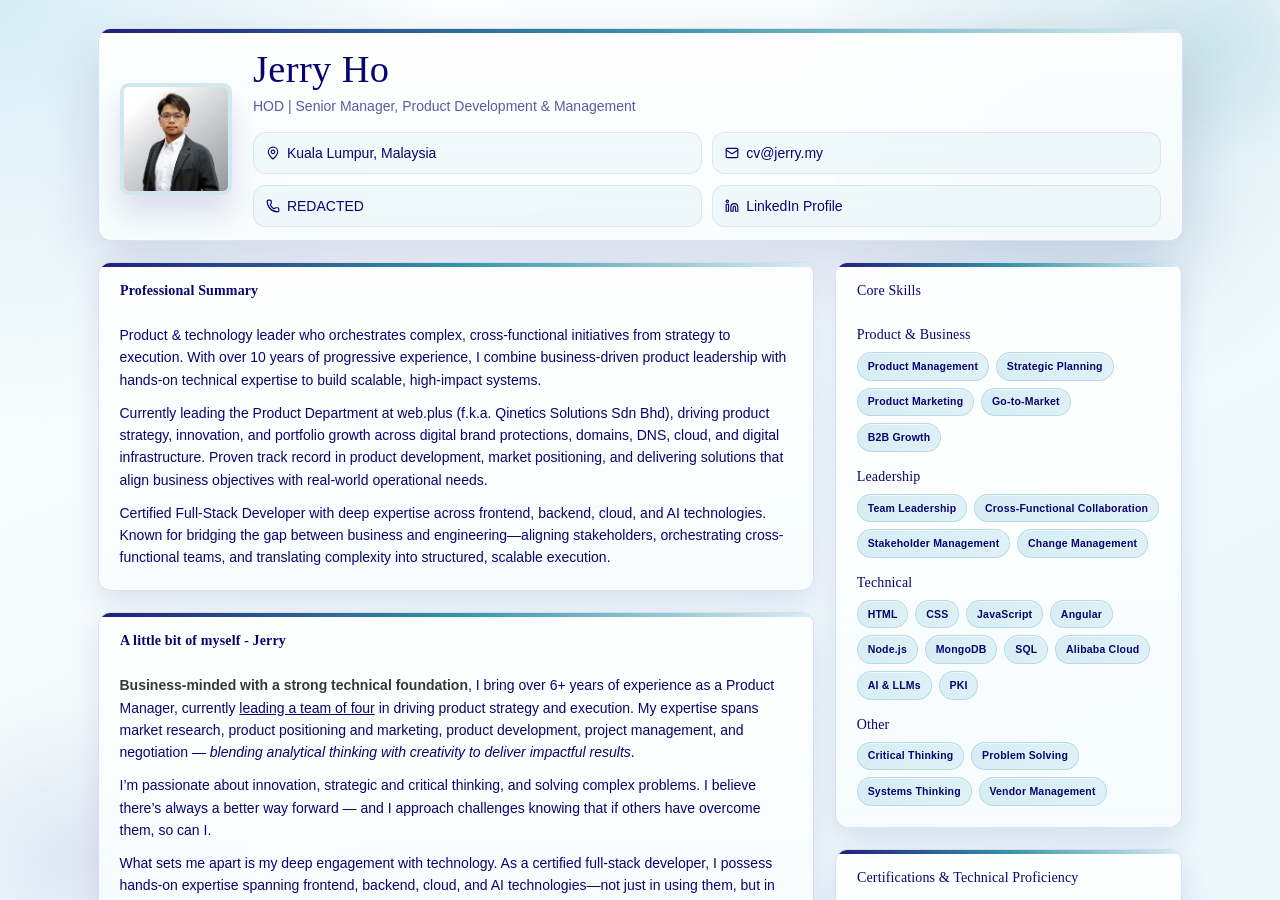
==== index.html @ 7d3506ad "updated" ====
<html>

<head>
    <style id="reset-css">
        @layer figreset, figoverridable, reset, theme, base, figutils, components, utilities;

        @layer figreset {
            :root {
                --100dvw: 100vw;
                --100dvh: 100vh;
                --banner-height: 48px;
                --full-height-with-banner: calc(100dvh - var(--banner-height));
                font-synthesis: none;
                text-align: left
            }

            @supports (width:100dvw) {
                :root {
                    --100dvw: 100dvw;
                    --100dvh: 100dvh
                }
            }
        }

        .wrapper-with-banner .min-h-screen {
            min-height: var(--full-height-with-banner)
        }

        .wrapper-with-banner .h-screen {
            height: var(--full-height-with-banner)
        }
    </style>
    <meta name="color-scheme" content="light dark">
    <style>
        /*! tailwindcss v4.1.3 | MIT License | https://tailwindcss.com */
        @layer properties {
            @supports (((-webkit-hyphens: none)) and (not (margin-trim: inline))) or ((-moz-orient: inline) and (not (color: rgb(from red r g b)))) {

                *,
                :before,
                :after,
                ::backdrop {
                    --tw-translate-x: 0;
                    --tw-translate-y: 0;
                    --tw-translate-z: 0;
                    --tw-rotate-x: rotateX(0);
                    --tw-rotate-y: rotateY(0);
                    --tw-rotate-z: rotateZ(0);
                    --tw-skew-x: skewX(0);
                    --tw-skew-y: skewY(0);
                    --tw-space-y-reverse: 0;
                    --tw-space-x-reverse: 0;
                    --tw-border-style: solid;
                    --tw-leading: initial;
                    --tw-font-weight: initial;
                    --tw-tracking: initial;
                    --tw-ordinal: initial;
                    --tw-slashed-zero: initial;
                    --tw-numeric-figure: initial;
                    --tw-numeric-spacing: initial;
                    --tw-numeric-fraction: initial;
                    --tw-shadow: 0 0 #0000;
                    --tw-shadow-color: initial;
                    --tw-shadow-alpha: 100%;
                    --tw-inset-shadow: 0 0 #0000;
                    --tw-inset-shadow-color: initial;
                    --tw-inset-shadow-alpha: 100%;
                    --tw-ring-color: initial;
                    --tw-ring-shadow: 0 0 #0000;
                    --tw-inset-ring-color: initial;
                    --tw-inset-ring-shadow: 0 0 #0000;
                    --tw-ring-inset: initial;
                    --tw-ring-offset-width: 0px;
                    --tw-ring-offset-color: #fff;
                    --tw-ring-offset-shadow: 0 0 #0000;
                    --tw-outline-style: solid;
                    --tw-blur: initial;
                    --tw-brightness: initial;
                    --tw-contrast: initial;
                    --tw-grayscale: initial;
                    --tw-hue-rotate: initial;
                    --tw-invert: initial;
                    --tw-opacity: initial;
                    --tw-saturate: initial;
                    --tw-sepia: initial;
                    --tw-drop-shadow: initial;
                    --tw-drop-shadow-color: initial;
                    --tw-drop-shadow-alpha: 100%;
                    --tw-drop-shadow-size: initial;
                    --tw-duration: initial;
                    --tw-ease: initial;
                    --tw-content: "";
                }
            }
        }

        @layer theme {

            :root,
            :host {
                --font-sans: ui-sans-serif, system-ui, sans-serif, "Apple Color Emoji", "Segoe UI Emoji", "Segoe UI Symbol", "Noto Color Emoji";
                --font-mono: ui-monospace, SFMono-Regular, Menlo, Monaco, Consolas, "Liberation Mono", "Courier New", monospace;
                --color-blue-600: oklch(.546 .245 262.881);
                --color-gray-100: oklch(.967 .003 264.542);
                --color-black: #000;
                --color-white: #fff;
                --spacing: .25rem;
                --container-sm: 24rem;
                --container-lg: 32rem;
                --container-4xl: 56rem;
                --text-xs: .75rem;
                --text-xs--line-height: calc(1 / .75);
                --text-sm: .875rem;
                --text-sm--line-height: calc(1.25 / .875);
                --text-base: 1rem;
                --text-base--line-height: calc(1.5 / 1);
                --text-lg: 1.125rem;
                --text-lg--line-height: calc(1.75 / 1.125);
                --text-xl: 1.25rem;
                --text-2xl: 1.5rem;
                --font-weight-normal: 400;
                --font-weight-medium: 500;
                --font-weight-semibold: 600;
                --tracking-tight: -.025em;
                --tracking-widest: .1em;
                --leading-relaxed: 1.625;
                --radius-xs: .125rem;
                --ease-in-out: cubic-bezier(.4, 0, .2, 1);
                --animate-pulse: pulse 2s cubic-bezier(.4, 0, .6, 1) infinite;
                --aspect-video: 16 / 9;
                --default-transition-duration: .15s;
                --default-transition-timing-function: cubic-bezier(.4, 0, .2, 1);
                --default-font-family: var(--font-sans);
                --default-font-feature-settings: var(--font-sans--font-feature-settings);
                --default-font-variation-settings: var(--font-sans--font-variation-settings);
                --default-mono-font-family: var(--font-mono);
                --default-mono-font-feature-settings: var(--font-mono--font-feature-settings);
                --default-mono-font-variation-settings: var(--font-mono--font-variation-settings);
                --color-border: var(--border);
            }
        }

        @layer base {

            *,
            :after,
            :before,
            ::backdrop {
                box-sizing: border-box;
                border: 0 solid;
                margin: 0;
                padding: 0;
            }

            ::file-selector-button {
                box-sizing: border-box;
                border: 0 solid;
                margin: 0;
                padding: 0;
            }

            html,
            :host {
                -webkit-text-size-adjust: 100%;
                tab-size: 4;
                line-height: 1.5;
                font-family: var(--default-font-family, ui-sans-serif, system-ui, sans-serif, "Apple Color Emoji", "Segoe UI Emoji", "Segoe UI Symbol", "Noto Color Emoji");
                font-feature-settings: var(--default-font-feature-settings, normal);
                font-variation-settings: var(--default-font-variation-settings, normal);
                -webkit-tap-highlight-color: transparent;
            }

            body {
                line-height: inherit;
            }

            hr {
                height: 0;
                color: inherit;
                border-top-width: 1px;
            }

            abbr:where([title]) {
                -webkit-text-decoration: underline dotted;
                text-decoration: underline dotted;
            }

            h1,
            h2,
            h3,
            h4,
            h5,
            h6 {
                font-size: inherit;
                font-weight: inherit;
            }

            a {
                color: inherit;
                -webkit-text-decoration: inherit;
                -webkit-text-decoration: inherit;
                text-decoration: inherit;
            }

            b,
            strong {
                font-weight: bolder;
            }

            code,
            kbd,
            samp,
            pre {
                font-family: var(--default-mono-font-family, ui-monospace, SFMono-Regular, Menlo, Monaco, Consolas, "Liberation Mono", "Courier New", monospace);
                font-feature-settings: var(--default-mono-font-feature-settings, normal);
                font-variation-settings: var(--default-mono-font-variation-settings, normal);
                font-size: 1em;
            }

            small {
                font-size: 80%;
            }

            sub,
            sup {
                vertical-align: baseline;
                font-size: 75%;
                line-height: 0;
                position: relative;
            }

            sub {
                bottom: -.25em;
            }

            sup {
                top: -.5em;
            }

            table {
                text-indent: 0;
                border-color: inherit;
                border-collapse: collapse;
            }

            :-moz-focusring {
                outline: auto;
            }

            progress {
                vertical-align: baseline;
            }

            summary {
                display: list-item;
            }

            ol,
            ul,
            menu {
                list-style: none;
            }

            img,
            svg,
            video,
            canvas,
            audio,
            iframe,
            embed,
            object {
                vertical-align: middle;
                display: block;
            }

            img,
            video {
                max-width: 100%;
                height: auto;
            }

            button,
            input,
            select,
            optgroup,
            textarea {
                font: inherit;
                font-feature-settings: inherit;
                font-variation-settings: inherit;
                letter-spacing: inherit;
                color: inherit;
                opacity: 1;
                background-color: #0000;
                border-radius: 0;
            }

            ::file-selector-button {
                font: inherit;
                font-feature-settings: inherit;
                font-variation-settings: inherit;
                letter-spacing: inherit;
                color: inherit;
                opacity: 1;
                background-color: #0000;
                border-radius: 0;
            }

            :where(select:is([multiple], [size])) optgroup {
                font-weight: bolder;
            }

            :where(select:is([multiple], [size])) optgroup option {
                padding-inline-start: 20px;
            }

            ::file-selector-button {
                margin-inline-end: 4px;
            }

            ::placeholder {
                opacity: 1;
                color: currentColor;
            }

            @supports (color: color-mix(in lab, red, red)) {
                ::placeholder {
                    color: color-mix(in oklab, currentColor 50%, transparent);
                }
            }

            textarea {
                resize: vertical;
            }

            ::-webkit-search-decoration {
                -webkit-appearance: none;
            }

            ::-webkit-date-and-time-value {
                min-height: 1lh;
                text-align: inherit;
            }

            ::-webkit-datetime-edit {
                display: inline-flex;
            }

            ::-webkit-datetime-edit-fields-wrapper {
                padding: 0;
            }

            ::-webkit-datetime-edit {
                padding-block: 0;
            }

            ::-webkit-datetime-edit-year-field {
                padding-block: 0;
            }

            ::-webkit-datetime-edit-month-field {
                padding-block: 0;
            }

            ::-webkit-datetime-edit-day-field {
                padding-block: 0;
            }

            ::-webkit-datetime-edit-hour-field {
                padding-block: 0;
            }

            ::-webkit-datetime-edit-minute-field {
                padding-block: 0;
            }

            ::-webkit-datetime-edit-second-field {
                padding-block: 0;
            }

            ::-webkit-datetime-edit-millisecond-field {
                padding-block: 0;
            }

            ::-webkit-datetime-edit-meridiem-field {
                padding-block: 0;
            }

            :-moz-ui-invalid {
                box-shadow: none;
            }

            button,
            input:where([type="button"], [type="reset"], [type="submit"]) {
                appearance: button;
            }

            ::file-selector-button {
                appearance: button;
            }

            ::-webkit-inner-spin-button {
                height: auto;
            }

            ::-webkit-outer-spin-button {
                height: auto;
            }

            [hidden]:where(:not([hidden="until-found"])) {
                display: none !important;
            }

            * {
                border-color: var(--border);
                outline-color: var(--ring);
            }

            @supports (color: color-mix(in lab, red, red)) {
                * {
                    outline-color: color-mix(in oklab, var(--ring) 50%, transparent);
                }
            }

            * {
                border-color: var(--border);
                outline-color: var(--ring);
            }

            @supports (color: color-mix(in lab, red, red)) {
                * {
                    outline-color: color-mix(in oklab, var(--ring) 50%, transparent);
                }
            }

            body {
                background-color: var(--background);
                color: var(--foreground);
            }

            :where(:not(:has([class*=" text-"]), :not(:has([class^="text-"])))) h1 {
                font-size: var(--text-2xl);
                font-weight: var(--font-weight-medium);
                line-height: 1.5;
            }

            :where(:not(:has([class*=" text-"]), :not(:has([class^="text-"])))) h2 {
                font-size: var(--text-xl);
                font-weight: var(--font-weight-medium);
                line-height: 1.5;
            }

            :where(:not(:has([class*=" text-"]), :not(:has([class^="text-"])))) h3 {
                font-size: var(--text-lg);
                font-weight: var(--font-weight-medium);
                line-height: 1.5;
            }

            :where(:not(:has([class*=" text-"]), :not(:has([class^="text-"])))) h4 {
                font-size: var(--text-base);
                font-weight: var(--font-weight-medium);
                line-height: 1.5;
            }

            :where(:not(:has([class*=" text-"]), :not(:has([class^="text-"])))) p {
                font-size: var(--text-base);
                font-weight: var(--font-weight-normal);
                line-height: 1.5;
            }

            :where(:not(:has([class*=" text-"]), :not(:has([class^="text-"])))) label,
            :where(:not(:has([class*=" text-"]), :not(:has([class^="text-"])))) button {
                font-size: var(--text-base);
                font-weight: var(--font-weight-medium);
                line-height: 1.5;
            }

            :where(:not(:has([class*=" text-"]), :not(:has([class^="text-"])))) input {
                font-size: var(--text-base);
                font-weight: var(--font-weight-normal);
                line-height: 1.5;
            }
        }

        @layer utilities {
            .\@container\/card-header {
                container: card-header / inline-size;
            }

            .pointer-events-none {
                pointer-events: none;
            }

            .invisible {
                visibility: hidden;
            }

            .visible {
                visibility: visible;
            }

            .sr-only {
                clip: rect(0, 0, 0, 0);
                white-space: nowrap;
                border-width: 0;
                width: 1px;
                height: 1px;
                margin: -1px;
                padding: 0;
                position: absolute;
                overflow: hidden;
            }

            .absolute {
                position: absolute;
            }

            .fixed {
                position: fixed;
            }

            .relative {
                position: relative;
            }

            .inset-0 {
                inset: calc(var(--spacing) * 0);
            }

            .inset-x-0 {
                inset-inline: calc(var(--spacing) * 0);
            }

            .inset-y-0 {
                inset-block: calc(var(--spacing) * 0);
            }

            .-top-12 {
                top: calc(var(--spacing) * -12);
            }

            .top-0 {
                top: calc(var(--spacing) * 0);
            }

            .top-1\.5 {
                top: calc(var(--spacing) * 1.5);
            }

            .top-1\/2 {
                top: 50%;
            }

            .top-3\.5 {
                top: calc(var(--spacing) * 3.5);
            }

            .top-4 {
                top: calc(var(--spacing) * 4);
            }

            .top-\[1px\] {
                top: 1px;
            }

            .top-\[50\%\] {
                top: 50%;
            }

            .top-\[60\%\] {
                top: 60%;
            }

            .top-full {
                top: 100%;
            }

            .-right-12 {
                right: calc(var(--spacing) * -12);
            }

            .right-0 {
                right: calc(var(--spacing) * 0);
            }

            .right-1 {
                right: calc(var(--spacing) * 1);
            }

            .right-2 {
                right: calc(var(--spacing) * 2);
            }

            .right-3 {
                right: calc(var(--spacing) * 3);
            }

            .right-4 {
                right: calc(var(--spacing) * 4);
            }

            .-bottom-12 {
                bottom: calc(var(--spacing) * -12);
            }

            .bottom-0 {
                bottom: calc(var(--spacing) * 0);
            }

            .-left-12 {
                left: calc(var(--spacing) * -12);
            }

            .left-0 {
                left: calc(var(--spacing) * 0);
            }

            .left-1 {
                left: calc(var(--spacing) * 1);
            }

            .left-1\/2 {
                left: 50%;
            }

            .left-2 {
                left: calc(var(--spacing) * 2);
            }

            .left-\[50\%\] {
                left: 50%;
            }

            .isolate {
                isolation: isolate;
            }

            .z-10 {
                z-index: 10;
            }

            .z-20 {
                z-index: 20;
            }

            .z-50 {
                z-index: 50;
            }

            .z-\[1\] {
                z-index: 1;
            }

            .col-start-2 {
                grid-column-start: 2;
            }

            .row-span-2 {
                grid-row: span 2 / span 2;
            }

            .row-start-1 {
                grid-row-start: 1;
            }

            .-mx-1 {
                margin-inline: calc(var(--spacing) * -1);
            }

            .mx-2 {
                margin-inline: calc(var(--spacing) * 2);
            }

            .mx-3\.5 {
                margin-inline: calc(var(--spacing) * 3.5);
            }

            .mx-auto {
                margin-inline: auto;
            }

            .my-0\.5 {
                margin-block: calc(var(--spacing) * .5);
            }

            .my-1 {
                margin-block: calc(var(--spacing) * 1);
            }

            .-mt-4 {
                margin-top: calc(var(--spacing) * -4);
            }

            .mt-1\.5 {
                margin-top: calc(var(--spacing) * 1.5);
            }

            .mt-2 {
                margin-top: calc(var(--spacing) * 2);
            }

            .mt-3 {
                margin-top: calc(var(--spacing) * 3);
            }

            .mt-4 {
                margin-top: calc(var(--spacing) * 4);
            }

            .mt-auto {
                margin-top: auto;
            }

            .mb-2 {
                margin-bottom: calc(var(--spacing) * 2);
            }

            .mb-4 {
                margin-bottom: calc(var(--spacing) * 4);
            }

            .mb-6 {
                margin-bottom: calc(var(--spacing) * 6);
            }

            .-ml-4 {
                margin-left: calc(var(--spacing) * -4);
            }

            .ml-1 {
                margin-left: calc(var(--spacing) * 1);
            }

            .ml-auto {
                margin-left: auto;
            }

            .line-clamp-1 {
                -webkit-line-clamp: 1;
                -webkit-box-orient: vertical;
                display: -webkit-box;
                overflow: hidden;
            }

            .block {
                display: block;
            }

            .flex {
                display: flex;
            }

            .grid {
                display: grid;
            }

            .hidden {
                display: none;
            }

            .inline-block {
                display: inline-block;
            }

            .inline-flex {
                display: inline-flex;
            }

            .table {
                display: table;
            }

            .table-caption {
                display: table-caption;
            }

            .table-cell {
                display: table-cell;
            }

            .table-row {
                display: table-row;
            }

            .field-sizing-content {
                field-sizing: content;
            }

            .aspect-square {
                aspect-ratio: 1;
            }

            .aspect-video {
                aspect-ratio: var(--aspect-video);
            }

            .size-2 {
                width: calc(var(--spacing) * 2);
                height: calc(var(--spacing) * 2);
            }

            .size-2\.5 {
                width: calc(var(--spacing) * 2.5);
                height: calc(var(--spacing) * 2.5);
            }

            .size-3 {
                width: calc(var(--spacing) * 3);
                height: calc(var(--spacing) * 3);
            }

            .size-3\.5 {
                width: calc(var(--spacing) * 3.5);
                height: calc(var(--spacing) * 3.5);
            }

            .size-4 {
                width: calc(var(--spacing) * 4);
                height: calc(var(--spacing) * 4);
            }

            .size-7 {
                width: calc(var(--spacing) * 7);
                height: calc(var(--spacing) * 7);
            }

            .size-8 {
                width: calc(var(--spacing) * 8);
                height: calc(var(--spacing) * 8);
            }

            .size-9 {
                width: calc(var(--spacing) * 9);
                height: calc(var(--spacing) * 9);
            }

            .size-10 {
                width: calc(var(--spacing) * 10);
                height: calc(var(--spacing) * 10);
            }

            .size-full {
                width: 100%;
                height: 100%;
            }

            .h-1\.5 {
                height: calc(var(--spacing) * 1.5);
            }

            .h-2 {
                height: calc(var(--spacing) * 2);
            }

            .h-2\.5 {
                height: calc(var(--spacing) * 2.5);
            }

            .h-4 {
                height: calc(var(--spacing) * 4);
            }

            .h-5 {
                height: calc(var(--spacing) * 5);
            }

            .h-7 {
                height: calc(var(--spacing) * 7);
            }

            .h-8 {
                height: calc(var(--spacing) * 8);
            }

            .h-9 {
                height: calc(var(--spacing) * 9);
            }

            .h-10 {
                height: calc(var(--spacing) * 10);
            }

            .h-12 {
                height: calc(var(--spacing) * 12);
            }

            .h-32 {
                height: calc(var(--spacing) * 32);
            }

            .h-\[1\.15rem\] {
                height: 1.15rem;
            }

            .h-\[calc\(100\%-1px\)\] {
                height: calc(100% - 1px);
            }

            .h-\[var\(--radix-navigation-menu-viewport-height\)\] {
                height: var(--radix-navigation-menu-viewport-height);
            }

            .h-\[var\(--radix-select-trigger-height\)\] {
                height: var(--radix-select-trigger-height);
            }

            .h-auto {
                height: auto;
            }

            .h-full {
                height: 100%;
            }

            .h-px {
                height: 1px;
            }

            .h-svh {
                height: 100svh;
            }

            .max-h-\(--radix-context-menu-content-available-height\) {
                max-height: var(--radix-context-menu-content-available-height);
            }

            .max-h-\(--radix-dropdown-menu-content-available-height\) {
                max-height: var(--radix-dropdown-menu-content-available-height);
            }

            .max-h-\(--radix-select-content-available-height\) {
                max-height: var(--radix-select-content-available-height);
            }

            .max-h-\[300px\] {
                max-height: 300px;
            }

            .min-h-0 {
                min-height: calc(var(--spacing) * 0);
            }

            .min-h-4 {
                min-height: calc(var(--spacing) * 4);
            }

            .min-h-16 {
                min-height: calc(var(--spacing) * 16);
            }

            .min-h-screen {
                min-height: 100vh;
            }

            .min-h-svh {
                min-height: 100svh;
            }

            .w-\(--sidebar-width\) {
                width: var(--sidebar-width);
            }

            .w-0 {
                width: calc(var(--spacing) * 0);
            }

            .w-1 {
                width: calc(var(--spacing) * 1);
            }

            .w-2 {
                width: calc(var(--spacing) * 2);
            }

            .w-2\.5 {
                width: calc(var(--spacing) * 2.5);
            }

            .w-3 {
                width: calc(var(--spacing) * 3);
            }

            .w-3\/4 {
                width: 75%;
            }

            .w-4 {
                width: calc(var(--spacing) * 4);
            }

            .w-5 {
                width: calc(var(--spacing) * 5);
            }

            .w-8 {
                width: calc(var(--spacing) * 8);
            }

            .w-9 {
                width: calc(var(--spacing) * 9);
            }

            .w-32 {
                width: calc(var(--spacing) * 32);
            }

            .w-64 {
                width: calc(var(--spacing) * 64);
            }

            .w-72 {
                width: calc(var(--spacing) * 72);
            }

            .w-\[100px\] {
                width: 100px;
            }

            .w-auto {
                width: auto;
            }

            .w-fit {
                width: fit-content;
            }

            .w-full {
                width: 100%;
            }

            .w-max {
                width: max-content;
            }

            .w-px {
                width: 1px;
            }

            .max-w-\(--skeleton-width\) {
                max-width: var(--skeleton-width);
            }

            .max-w-4xl {
                max-width: var(--container-4xl);
            }

            .max-w-\[calc\(100\%-2rem\)\] {
                max-width: calc(100% - 2rem);
            }

            .max-w-max {
                max-width: max-content;
            }

            .min-w-0 {
                min-width: calc(var(--spacing) * 0);
            }

            .min-w-5 {
                min-width: calc(var(--spacing) * 5);
            }

            .min-w-8 {
                min-width: calc(var(--spacing) * 8);
            }

            .min-w-9 {
                min-width: calc(var(--spacing) * 9);
            }

            .min-w-10 {
                min-width: calc(var(--spacing) * 10);
            }

            .min-w-\[8rem\] {
                min-width: 8rem;
            }

            .min-w-\[12rem\] {
                min-width: 12rem;
            }

            .min-w-\[var\(--radix-select-trigger-width\)\] {
                min-width: var(--radix-select-trigger-width);
            }

            .flex-1 {
                flex: 1;
            }

            .flex-shrink-0,
            .shrink-0 {
                flex-shrink: 0;
            }

            .grow {
                flex-grow: 1;
            }

            .grow-0 {
                flex-grow: 0;
            }

            .basis-full {
                flex-basis: 100%;
            }

            .caption-bottom {
                caption-side: bottom;
            }

            .border-collapse {
                border-collapse: collapse;
            }

            .origin-\(--radix-context-menu-content-transform-origin\) {
                transform-origin: var(--radix-context-menu-content-transform-origin);
            }

            .origin-\(--radix-dropdown-menu-content-transform-origin\) {
                transform-origin: var(--radix-dropdown-menu-content-transform-origin);
            }

            .origin-\(--radix-hover-card-content-transform-origin\) {
                transform-origin: var(--radix-hover-card-content-transform-origin);
            }

            .origin-\(--radix-menubar-content-transform-origin\) {
                transform-origin: var(--radix-menubar-content-transform-origin);
            }

            .origin-\(--radix-popover-content-transform-origin\) {
                transform-origin: var(--radix-popover-content-transform-origin);
            }

            .origin-\(--radix-select-content-transform-origin\) {
                transform-origin: var(--radix-select-content-transform-origin);
            }

            .origin-\(--radix-tooltip-content-transform-origin\) {
                transform-origin: var(--radix-tooltip-content-transform-origin);
            }

            .-translate-x-1\/2 {
                --tw-translate-x: calc(calc(1 / 2 * 100%) * -1);
                translate: var(--tw-translate-x) var(--tw-translate-y);
            }

            .-translate-x-px {
                --tw-translate-x: -1px;
                translate: var(--tw-translate-x) var(--tw-translate-y);
            }

            .translate-x-\[-50\%\] {
                --tw-translate-x: -50%;
                translate: var(--tw-translate-x) var(--tw-translate-y);
            }

            .translate-x-px {
                --tw-translate-x: 1px;
                translate: var(--tw-translate-x) var(--tw-translate-y);
            }

            .-translate-y-1\/2 {
                --tw-translate-y: calc(calc(1 / 2 * 100%) * -1);
                translate: var(--tw-translate-x) var(--tw-translate-y);
            }

            .translate-y-0\.5 {
                --tw-translate-y: calc(var(--spacing) * .5);
                translate: var(--tw-translate-x) var(--tw-translate-y);
            }

            .translate-y-\[-50\%\] {
                --tw-translate-y: -50%;
                translate: var(--tw-translate-x) var(--tw-translate-y);
            }

            .translate-y-\[calc\(-50\%_-_2px\)\] {
                --tw-translate-y: calc(-50% - 2px);
                translate: var(--tw-translate-x) var(--tw-translate-y);
            }

            .rotate-45 {
                rotate: 45deg;
            }

            .rotate-90 {
                rotate: 90deg;
            }

            .transform {
                transform: var(--tw-rotate-x) var(--tw-rotate-y) var(--tw-rotate-z) var(--tw-skew-x) var(--tw-skew-y);
            }

            .animate-caret-blink {
                animation: 1.25s ease-out infinite caret-blink;
            }

            .animate-in {
                animation: enter var(--tw-duration, .15s) var(--tw-ease, ease);
            }

            .animate-pulse {
                animation: var(--animate-pulse);
            }

            .cursor-default {
                cursor: default;
            }

            .touch-none {
                touch-action: none;
            }

            .resize-none {
                resize: none;
            }

            .scroll-my-1 {
                scroll-margin-block: calc(var(--spacing) * 1);
            }

            .scroll-py-1 {
                scroll-padding-block: calc(var(--spacing) * 1);
            }

            .list-inside {
                list-style-position: inside;
            }

            .list-disc {
                list-style-type: disc;
            }

            .list-none {
                list-style-type: none;
            }

            .auto-rows-min {
                grid-auto-rows: min-content;
            }

            .grid-cols-1 {
                grid-template-columns: repeat(1, minmax(0, 1fr));
            }

            .grid-cols-\[0_1fr\] {
                grid-template-columns: 0 1fr;
            }

            .grid-rows-\[auto_auto\] {
                grid-template-rows: auto auto;
            }

            .flex-col {
                flex-direction: column;
            }

            .flex-col-reverse {
                flex-direction: column-reverse;
            }

            .flex-row {
                flex-direction: row;
            }

            .flex-wrap {
                flex-wrap: wrap;
            }

            .items-center {
                align-items: center;
            }

            .items-end {
                align-items: flex-end;
            }

            .items-start {
                align-items: flex-start;
            }

            .items-stretch {
                align-items: stretch;
            }

            .justify-between {
                justify-content: space-between;
            }

            .justify-center {
                justify-content: center;
            }

            .justify-end {
                justify-content: flex-end;
            }

            .justify-items-start {
                justify-items: start;
            }

            .gap-1 {
                gap: calc(var(--spacing) * 1);
            }

            .gap-1\.5 {
                gap: calc(var(--spacing) * 1.5);
            }

            .gap-2 {
                gap: calc(var(--spacing) * 2);
            }

            .gap-3 {
                gap: calc(var(--spacing) * 3);
            }

            .gap-4 {
                gap: calc(var(--spacing) * 4);
            }

            .gap-6 {
                gap: calc(var(--spacing) * 6);
            }

            :where(.space-y-1 > :not(:last-child)) {
                --tw-space-y-reverse: 0;
                margin-block-start: calc(calc(var(--spacing) * 1) * var(--tw-space-y-reverse));
                margin-block-end: calc(calc(var(--spacing) * 1) * calc(1 - var(--tw-space-y-reverse)));
            }

            :where(.space-y-2 > :not(:last-child)) {
                --tw-space-y-reverse: 0;
                margin-block-start: calc(calc(var(--spacing) * 2) * var(--tw-space-y-reverse));
                margin-block-end: calc(calc(var(--spacing) * 2) * calc(1 - var(--tw-space-y-reverse)));
            }

            :where(.space-y-3 > :not(:last-child)) {
                --tw-space-y-reverse: 0;
                margin-block-start: calc(calc(var(--spacing) * 3) * var(--tw-space-y-reverse));
                margin-block-end: calc(calc(var(--spacing) * 3) * calc(1 - var(--tw-space-y-reverse)));
            }

            :where(.space-y-4 > :not(:last-child)) {
                --tw-space-y-reverse: 0;
                margin-block-start: calc(calc(var(--spacing) * 4) * var(--tw-space-y-reverse));
                margin-block-end: calc(calc(var(--spacing) * 4) * calc(1 - var(--tw-space-y-reverse)));
            }

            :where(.space-y-6 > :not(:last-child)) {
                --tw-space-y-reverse: 0;
                margin-block-start: calc(calc(var(--spacing) * 6) * var(--tw-space-y-reverse));
                margin-block-end: calc(calc(var(--spacing) * 6) * calc(1 - var(--tw-space-y-reverse)));
            }

            :where(.space-x-1 > :not(:last-child)) {
                --tw-space-x-reverse: 0;
                margin-inline-start: calc(calc(var(--spacing) * 1) * var(--tw-space-x-reverse));
                margin-inline-end: calc(calc(var(--spacing) * 1) * calc(1 - var(--tw-space-x-reverse)));
            }

            .gap-y-0\.5 {
                row-gap: calc(var(--spacing) * .5);
            }

            .self-start {
                align-self: flex-start;
            }

            .justify-self-end {
                justify-self: flex-end;
            }

            .overflow-auto {
                overflow: auto;
            }

            .overflow-hidden {
                overflow: hidden;
            }

            .overflow-x-auto {
                overflow-x: auto;
            }

            .overflow-x-hidden {
                overflow-x: hidden;
            }

            .overflow-y-auto {
                overflow-y: auto;
            }

            .rounded-\[2px\] {
                border-radius: 2px;
            }

            .rounded-\[4px\] {
                border-radius: 4px;
            }

            .rounded-\[inherit\] {
                border-radius: inherit;
            }

            .rounded-full {
                border-radius: 3.40282e38px;
            }

            .rounded-lg {
                border-radius: var(--radius);
            }

            .rounded-md {
                border-radius: calc(var(--radius) - 2px);
            }

            .rounded-none {
                border-radius: 0;
            }

            .rounded-sm {
                border-radius: calc(var(--radius) - 4px);
            }

            .rounded-xl {
                border-radius: calc(var(--radius) + 4px);
            }

            .rounded-xs {
                border-radius: var(--radius-xs);
            }

            .rounded-tl-sm {
                border-top-left-radius: calc(var(--radius) - 4px);
            }

            .border {
                border-style: var(--tw-border-style);
                border-width: 1px;
            }

            .border-\[1\.5px\] {
                border-style: var(--tw-border-style);
                border-width: 1.5px;
            }

            .border-y {
                border-block-style: var(--tw-border-style);
                border-block-width: 1px;
            }

            .border-t {
                border-top-style: var(--tw-border-style);
                border-top-width: 1px;
            }

            .border-r {
                border-right-style: var(--tw-border-style);
                border-right-width: 1px;
            }

            .border-b {
                border-bottom-style: var(--tw-border-style);
                border-bottom-width: 1px;
            }

            .border-l {
                border-left-style: var(--tw-border-style);
                border-left-width: 1px;
            }

            .border-dashed {
                --tw-border-style: dashed;
                border-style: dashed;
            }

            .border-\(--color-border\) {
                border-color: var(--color-border);
            }

            .border-border\/50 {
                border-color: var(--border);
            }

            @supports (color: color-mix(in lab, red, red)) {
                .border-border\/50 {
                    border-color: color-mix(in oklab, var(--border) 50%, transparent);
                }
            }

            .border-input {
                border-color: var(--input);
            }

            .border-primary {
                border-color: var(--primary);
            }

            .border-sidebar-border {
                border-color: var(--sidebar-border);
            }

            .border-transparent {
                border-color: #0000;
            }

            .border-t-transparent {
                border-top-color: #0000;
            }

            .border-l-transparent {
                border-left-color: #0000;
            }

            .bg-\(--color-bg\) {
                background-color: var(--color-bg);
            }

            .bg-accent {
                background-color: var(--accent);
            }

            .bg-background {
                background-color: var(--background);
            }

            .bg-black\/50 {
                background-color: #00000080;
            }

            @supports (color: color-mix(in lab, red, red)) {
                .bg-black\/50 {
                    background-color: color-mix(in oklab, var(--color-black) 50%, transparent);
                }
            }

            .bg-border {
                background-color: var(--border);
            }

            .bg-card {
                background-color: var(--card);
            }

            .bg-destructive {
                background-color: var(--destructive);
            }

            .bg-foreground {
                background-color: var(--foreground);
            }

            .bg-gray-100 {
                background-color: var(--color-gray-100);
            }

            .bg-input-background {
                background-color: var(--input-background);
            }

            .bg-muted {
                background-color: var(--muted);
            }

            .bg-muted\/50 {
                background-color: var(--muted);
            }

            @supports (color: color-mix(in lab, red, red)) {
                .bg-muted\/50 {
                    background-color: color-mix(in oklab, var(--muted) 50%, transparent);
                }
            }

            .bg-popover {
                background-color: var(--popover);
            }

            .bg-primary {
                background-color: var(--primary);
            }

            .bg-primary\/20 {
                background-color: var(--primary);
            }

            @supports (color: color-mix(in lab, red, red)) {
                .bg-primary\/20 {
                    background-color: color-mix(in oklab, var(--primary) 20%, transparent);
                }
            }

            .bg-secondary {
                background-color: var(--secondary);
            }

            .bg-sidebar {
                background-color: var(--sidebar);
            }

            .bg-sidebar-border {
                background-color: var(--sidebar-border);
            }

            .bg-transparent {
                background-color: #0000;
            }

            .fill-current {
                fill: currentColor;
            }

            .fill-primary {
                fill: var(--primary);
            }

            .object-cover {
                object-fit: cover;
            }

            .p-0 {
                padding: calc(var(--spacing) * 0);
            }

            .p-1 {
                padding: calc(var(--spacing) * 1);
            }

            .p-2 {
                padding: calc(var(--spacing) * 2);
            }

            .p-3 {
                padding: calc(var(--spacing) * 3);
            }

            .p-4 {
                padding: calc(var(--spacing) * 4);
            }

            .p-6 {
                padding: calc(var(--spacing) * 6);
            }

            .p-\[3px\] {
                padding: 3px;
            }

            .p-px {
                padding: 1px;
            }

            .px-1 {
                padding-inline: calc(var(--spacing) * 1);
            }

            .px-1\.5 {
                padding-inline: calc(var(--spacing) * 1.5);
            }

            .px-2 {
                padding-inline: calc(var(--spacing) * 2);
            }

            .px-2\.5 {
                padding-inline: calc(var(--spacing) * 2.5);
            }

            .px-3 {
                padding-inline: calc(var(--spacing) * 3);
            }

            .px-4 {
                padding-inline: calc(var(--spacing) * 4);
            }

            .px-6 {
                padding-inline: calc(var(--spacing) * 6);
            }

            .py-0\.5 {
                padding-block: calc(var(--spacing) * .5);
            }

            .py-1 {
                padding-block: calc(var(--spacing) * 1);
            }

            .py-1\.5 {
                padding-block: calc(var(--spacing) * 1.5);
            }

            .py-2 {
                padding-block: calc(var(--spacing) * 2);
            }

            .py-3 {
                padding-block: calc(var(--spacing) * 3);
            }

            .py-4 {
                padding-block: calc(var(--spacing) * 4);
            }

            .py-6 {
                padding-block: calc(var(--spacing) * 6);
            }

            .pt-0 {
                padding-top: calc(var(--spacing) * 0);
            }

            .pt-1 {
                padding-top: calc(var(--spacing) * 1);
            }

            .pt-3 {
                padding-top: calc(var(--spacing) * 3);
            }

            .pt-4 {
                padding-top: calc(var(--spacing) * 4);
            }

            .pt-6 {
                padding-top: calc(var(--spacing) * 6);
            }

            .pr-2 {
                padding-right: calc(var(--spacing) * 2);
            }

            .pr-2\.5 {
                padding-right: calc(var(--spacing) * 2.5);
            }

            .pr-8 {
                padding-right: calc(var(--spacing) * 8);
            }

            .pb-0 {
                padding-bottom: calc(var(--spacing) * 0);
            }

            .pb-2 {
                padding-bottom: calc(var(--spacing) * 2);
            }

            .pb-3 {
                padding-bottom: calc(var(--spacing) * 3);
            }

            .pb-4 {
                padding-bottom: calc(var(--spacing) * 4);
            }

            .pb-6 {
                padding-bottom: calc(var(--spacing) * 6);
            }

            .pl-2 {
                padding-left: calc(var(--spacing) * 2);
            }

            .pl-4 {
                padding-left: calc(var(--spacing) * 4);
            }

            .pl-8 {
                padding-left: calc(var(--spacing) * 8);
            }

            .text-center {
                text-align: center;
            }

            .text-left {
                text-align: left;
            }

            .align-middle {
                vertical-align: middle;
            }

            .font-mono {
                font-family: var(--font-mono);
            }

            .text-base {
                font-size: var(--text-base);
                line-height: var(--tw-leading, var(--text-base--line-height));
            }

            .text-lg {
                font-size: var(--text-lg);
                line-height: var(--tw-leading, var(--text-lg--line-height));
            }

            .text-sm {
                font-size: var(--text-sm);
                line-height: var(--tw-leading, var(--text-sm--line-height));
            }

            .text-xs {
                font-size: var(--text-xs);
                line-height: var(--tw-leading, var(--text-xs--line-height));
            }

            .text-\[0\.8rem\] {
                font-size: .8rem;
            }

            .leading-none {
                --tw-leading: 1;
                line-height: 1;
            }

            .font-medium {
                --tw-font-weight: var(--font-weight-medium);
                font-weight: var(--font-weight-medium);
            }

            .font-normal {
                --tw-font-weight: var(--font-weight-normal);
                font-weight: var(--font-weight-normal);
            }

            .font-semibold {
                --tw-font-weight: var(--font-weight-semibold);
                font-weight: var(--font-weight-semibold);
            }

            .tracking-tight {
                --tw-tracking: var(--tracking-tight);
                letter-spacing: var(--tracking-tight);
            }

            .tracking-widest {
                --tw-tracking: var(--tracking-widest);
                letter-spacing: var(--tracking-widest);
            }

            .text-balance {
                text-wrap: balance;
            }

            .break-words {
                overflow-wrap: break-word;
            }

            .whitespace-nowrap {
                white-space: nowrap;
            }

            .text-accent-foreground {
                color: var(--accent-foreground);
            }

            .text-blue-600 {
                color: var(--color-blue-600);
            }

            .text-card-foreground {
                color: var(--card-foreground);
            }

            .text-current {
                color: currentColor;
            }

            .text-destructive {
                color: var(--destructive);
            }

            .text-foreground {
                color: var(--foreground);
            }

            .text-muted-foreground {
                color: var(--muted-foreground);
            }

            .text-popover-foreground {
                color: var(--popover-foreground);
            }

            .text-primary {
                color: var(--primary);
            }

            .text-primary-foreground {
                color: var(--primary-foreground);
            }

            .text-secondary-foreground {
                color: var(--secondary-foreground);
            }

            .text-sidebar-foreground {
                color: var(--sidebar-foreground);
            }

            .text-sidebar-foreground\/70 {
                color: var(--sidebar-foreground);
            }

            @supports (color: color-mix(in lab, red, red)) {
                .text-sidebar-foreground\/70 {
                    color: color-mix(in oklab, var(--sidebar-foreground) 70%, transparent);
                }
            }

            .text-white {
                color: var(--color-white);
            }

            .italic {
                font-style: italic;
            }

            .tabular-nums {
                --tw-numeric-spacing: tabular-nums;
                font-variant-numeric: var(--tw-ordinal, ) var(--tw-slashed-zero, ) var(--tw-numeric-figure, ) var(--tw-numeric-spacing, ) var(--tw-numeric-fraction, );
            }

            .underline-offset-4 {
                text-underline-offset: 4px;
            }

            .opacity-50 {
                opacity: .5;
            }

            .opacity-70 {
                opacity: .7;
            }

            .shadow {
                --tw-shadow: 0 1px 3px 0 var(--tw-shadow-color, #0000001a), 0 1px 2px -1px var(--tw-shadow-color, #0000001a);
                box-shadow: var(--tw-inset-shadow), var(--tw-inset-ring-shadow), var(--tw-ring-offset-shadow), var(--tw-ring-shadow), var(--tw-shadow);
            }

            .shadow-\[0_0_0_1px_hsl\(var\(--sidebar-border\)\)\] {
                --tw-shadow: 0 0 0 1px var(--tw-shadow-color, hsl(var(--sidebar-border)));
                box-shadow: var(--tw-inset-shadow), var(--tw-inset-ring-shadow), var(--tw-ring-offset-shadow), var(--tw-ring-shadow), var(--tw-shadow);
            }

            .shadow-lg {
                --tw-shadow: 0 10px 15px -3px var(--tw-shadow-color, #0000001a), 0 4px 6px -4px var(--tw-shadow-color, #0000001a);
                box-shadow: var(--tw-inset-shadow), var(--tw-inset-ring-shadow), var(--tw-ring-offset-shadow), var(--tw-ring-shadow), var(--tw-shadow);
            }

            .shadow-md {
                --tw-shadow: 0 4px 6px -1px var(--tw-shadow-color, #0000001a), 0 2px 4px -2px var(--tw-shadow-color, #0000001a);
                box-shadow: var(--tw-inset-shadow), var(--tw-inset-ring-shadow), var(--tw-ring-offset-shadow), var(--tw-ring-shadow), var(--tw-shadow);
            }

            .shadow-none {
                --tw-shadow: 0 0 #0000;
                box-shadow: var(--tw-inset-shadow), var(--tw-inset-ring-shadow), var(--tw-ring-offset-shadow), var(--tw-ring-shadow), var(--tw-shadow);
            }

            .shadow-sm {
                --tw-shadow: 0 1px 3px 0 var(--tw-shadow-color, #0000001a), 0 1px 2px -1px var(--tw-shadow-color, #0000001a);
                box-shadow: var(--tw-inset-shadow), var(--tw-inset-ring-shadow), var(--tw-ring-offset-shadow), var(--tw-ring-shadow), var(--tw-shadow);
            }

            .shadow-xl {
                --tw-shadow: 0 20px 25px -5px var(--tw-shadow-color, #0000001a), 0 8px 10px -6px var(--tw-shadow-color, #0000001a);
                box-shadow: var(--tw-inset-shadow), var(--tw-inset-ring-shadow), var(--tw-ring-offset-shadow), var(--tw-ring-shadow), var(--tw-shadow);
            }

            .shadow-xs {
                --tw-shadow: 0 1px 2px 0 var(--tw-shadow-color, #0000000d);
                box-shadow: var(--tw-inset-shadow), var(--tw-inset-ring-shadow), var(--tw-ring-offset-shadow), var(--tw-ring-shadow), var(--tw-shadow);
            }

            .ring-0 {
                --tw-ring-shadow: var(--tw-ring-inset, ) 0 0 0 calc(0px + var(--tw-ring-offset-width)) var(--tw-ring-color, currentcolor);
                box-shadow: var(--tw-inset-shadow), var(--tw-inset-ring-shadow), var(--tw-ring-offset-shadow), var(--tw-ring-shadow), var(--tw-shadow);
            }

            .ring-ring\/50 {
                --tw-ring-color: var(--ring);
            }

            @supports (color: color-mix(in lab, red, red)) {
                .ring-ring\/50 {
                    --tw-ring-color: color-mix(in oklab, var(--ring) 50%, transparent);
                }
            }

            .ring-sidebar-ring {
                --tw-ring-color: var(--sidebar-ring);
            }

            .ring-offset-background {
                --tw-ring-offset-color: var(--background);
            }

            .outline-hidden {
                --tw-outline-style: none;
                outline-style: none;
            }

            @media (forced-colors: active) {
                .outline-hidden {
                    outline-offset: 2px;
                    outline: 2px solid #0000;
                }
            }

            .outline {
                outline-style: var(--tw-outline-style);
                outline-width: 1px;
            }

            .filter {
                filter: var(--tw-blur, ) var(--tw-brightness, ) var(--tw-contrast, ) var(--tw-grayscale, ) var(--tw-hue-rotate, ) var(--tw-invert, ) var(--tw-saturate, ) var(--tw-sepia, ) var(--tw-drop-shadow, );
            }

            .transition {
                transition-property: color, background-color, border-color, outline-color, text-decoration-color, fill, stroke, --tw-gradient-from, --tw-gradient-via, --tw-gradient-to, opacity, box-shadow, transform, translate, scale, rotate, filter, -webkit-backdrop-filter, backdrop-filter;
                transition-timing-function: var(--tw-ease, var(--default-transition-timing-function));
                transition-duration: var(--tw-duration, var(--default-transition-duration));
            }

            .transition-\[color\,box-shadow\] {
                transition-property: color, box-shadow;
                transition-timing-function: var(--tw-ease, var(--default-transition-timing-function));
                transition-duration: var(--tw-duration, var(--default-transition-duration));
            }

            .transition-\[left\,right\,width\] {
                transition-property: left, right, width;
                transition-timing-function: var(--tw-ease, var(--default-transition-timing-function));
                transition-duration: var(--tw-duration, var(--default-transition-duration));
            }

            .transition-\[margin\,opacity\] {
                transition-property: margin, opacity;
                transition-timing-function: var(--tw-ease, var(--default-transition-timing-function));
                transition-duration: var(--tw-duration, var(--default-transition-duration));
            }

            .transition-\[width\,height\,padding\] {
                transition-property: width, height, padding;
                transition-timing-function: var(--tw-ease, var(--default-transition-timing-function));
                transition-duration: var(--tw-duration, var(--default-transition-duration));
            }

            .transition-\[width\] {
                transition-property: width;
                transition-timing-function: var(--tw-ease, var(--default-transition-timing-function));
                transition-duration: var(--tw-duration, var(--default-transition-duration));
            }

            .transition-all {
                transition-property: all;
                transition-timing-function: var(--tw-ease, var(--default-transition-timing-function));
                transition-duration: var(--tw-duration, var(--default-transition-duration));
            }

            .transition-colors {
                transition-property: color, background-color, border-color, outline-color, text-decoration-color, fill, stroke, --tw-gradient-from, --tw-gradient-via, --tw-gradient-to;
                transition-timing-function: var(--tw-ease, var(--default-transition-timing-function));
                transition-duration: var(--tw-duration, var(--default-transition-duration));
            }

            .transition-opacity {
                transition-property: opacity;
                transition-timing-function: var(--tw-ease, var(--default-transition-timing-function));
                transition-duration: var(--tw-duration, var(--default-transition-duration));
            }

            .transition-shadow {
                transition-property: box-shadow;
                transition-timing-function: var(--tw-ease, var(--default-transition-timing-function));
                transition-duration: var(--tw-duration, var(--default-transition-duration));
            }

            .transition-transform {
                transition-property: transform, translate, scale, rotate;
                transition-timing-function: var(--tw-ease, var(--default-transition-timing-function));
                transition-duration: var(--tw-duration, var(--default-transition-duration));
            }

            .transition-none {
                transition-property: none;
            }

            .duration-200 {
                --tw-duration: .2s;
                transition-duration: .2s;
            }

            .duration-300 {
                --tw-duration: .3s;
                transition-duration: .3s;
            }

            .duration-1000 {
                --tw-duration: 1s;
                transition-duration: 1s;
            }

            .ease-in-out {
                --tw-ease: var(--ease-in-out);
                transition-timing-function: var(--ease-in-out);
            }

            .ease-linear {
                --tw-ease: linear;
                transition-timing-function: linear;
            }

            .outline-none {
                --tw-outline-style: none;
                outline-style: none;
            }

            .select-none {
                -webkit-user-select: none;
                user-select: none;
            }

            .fade-in-0 {
                --tw-enter-opacity: 0;
            }

            .zoom-in-95 {
                --tw-enter-scale: .95;
            }

            .group-focus-within\/menu-item\:opacity-100:is(:where(.group\/menu-item):focus-within *) {
                opacity: 1;
            }

            @media (hover: hover) {
                .group-hover\/menu-item\:opacity-100:is(:where(.group\/menu-item):hover *) {
                    opacity: 1;
                }
            }

            .group-has-data-\[sidebar\=menu-action\]\/menu-item\:pr-8:is(:where(.group\/menu-item):has([data-sidebar="menu-action"]) *) {
                padding-right: calc(var(--spacing) * 8);
            }

            .group-data-\[collapsible\=icon\]\:-mt-8:is(:where(.group)[data-collapsible="icon"] *) {
                margin-top: calc(var(--spacing) * -8);
            }

            .group-data-\[collapsible\=icon\]\:hidden:is(:where(.group)[data-collapsible="icon"] *) {
                display: none;
            }

            .group-data-\[collapsible\=icon\]\:size-8\!:is(:where(.group)[data-collapsible="icon"] *) {
                width: calc(var(--spacing) * 8) !important;
                height: calc(var(--spacing) * 8) !important;
            }

            .group-data-\[collapsible\=icon\]\:w-\(--sidebar-width-icon\):is(:where(.group)[data-collapsible="icon"] *) {
                width: var(--sidebar-width-icon);
            }

            .group-data-\[collapsible\=icon\]\:w-\[calc\(var\(--sidebar-width-icon\)\+\(--spacing\(4\)\)\)\]:is(:where(.group)[data-collapsible="icon"] *) {
                width: calc(var(--sidebar-width-icon) + (calc(var(--spacing) * 4)));
            }

            .group-data-\[collapsible\=icon\]\:w-\[calc\(var\(--sidebar-width-icon\)\+\(--spacing\(4\)\)\+2px\)\]:is(:where(.group)[data-collapsible="icon"] *) {
                width: calc(var(--sidebar-width-icon) + (calc(var(--spacing) * 4)) + 2px);
            }

            .group-data-\[collapsible\=icon\]\:overflow-hidden:is(:where(.group)[data-collapsible="icon"] *) {
                overflow: hidden;
            }

            .group-data-\[collapsible\=icon\]\:p-0\!:is(:where(.group)[data-collapsible="icon"] *) {
                padding: calc(var(--spacing) * 0) !important;
            }

            .group-data-\[collapsible\=icon\]\:p-2\!:is(:where(.group)[data-collapsible="icon"] *) {
                padding: calc(var(--spacing) * 2) !important;
            }

            .group-data-\[collapsible\=icon\]\:opacity-0:is(:where(.group)[data-collapsible="icon"] *) {
                opacity: 0;
            }

            .group-data-\[collapsible\=offcanvas\]\:right-\[calc\(var\(--sidebar-width\)\*-1\)\]:is(:where(.group)[data-collapsible="offcanvas"] *) {
                right: calc(var(--sidebar-width) * -1);
            }

            .group-data-\[collapsible\=offcanvas\]\:left-\[calc\(var\(--sidebar-width\)\*-1\)\]:is(:where(.group)[data-collapsible="offcanvas"] *) {
                left: calc(var(--sidebar-width) * -1);
            }

            .group-data-\[collapsible\=offcanvas\]\:w-0:is(:where(.group)[data-collapsible="offcanvas"] *) {
                width: calc(var(--spacing) * 0);
            }

            .group-data-\[collapsible\=offcanvas\]\:translate-x-0:is(:where(.group)[data-collapsible="offcanvas"] *) {
                --tw-translate-x: calc(var(--spacing) * 0);
                translate: var(--tw-translate-x) var(--tw-translate-y);
            }

            .group-data-\[disabled\=true\]\:pointer-events-none:is(:where(.group)[data-disabled="true"] *) {
                pointer-events: none;
            }

            .group-data-\[disabled\=true\]\:opacity-50:is(:where(.group)[data-disabled="true"] *) {
                opacity: .5;
            }

            .group-data-\[side\=left\]\:-right-4:is(:where(.group)[data-side="left"] *) {
                right: calc(var(--spacing) * -4);
            }

            .group-data-\[side\=left\]\:border-r:is(:where(.group)[data-side="left"] *) {
                border-right-style: var(--tw-border-style);
                border-right-width: 1px;
            }

            .group-data-\[side\=right\]\:left-0:is(:where(.group)[data-side="right"] *) {
                left: calc(var(--spacing) * 0);
            }

            .group-data-\[side\=right\]\:rotate-180:is(:where(.group)[data-side="right"] *) {
                rotate: 180deg;
            }

            .group-data-\[side\=right\]\:border-l:is(:where(.group)[data-side="right"] *) {
                border-left-style: var(--tw-border-style);
                border-left-width: 1px;
            }

            .group-data-\[state\=open\]\:rotate-180:is(:where(.group)[data-state="open"] *) {
                rotate: 180deg;
            }

            .group-data-\[variant\=floating\]\:rounded-lg:is(:where(.group)[data-variant="floating"] *) {
                border-radius: var(--radius);
            }

            .group-data-\[variant\=floating\]\:border:is(:where(.group)[data-variant="floating"] *) {
                border-style: var(--tw-border-style);
                border-width: 1px;
            }

            .group-data-\[variant\=floating\]\:border-sidebar-border:is(:where(.group)[data-variant="floating"] *) {
                border-color: var(--sidebar-border);
            }

            .group-data-\[variant\=floating\]\:shadow-sm:is(:where(.group)[data-variant="floating"] *) {
                --tw-shadow: 0 1px 3px 0 var(--tw-shadow-color, #0000001a), 0 1px 2px -1px var(--tw-shadow-color, #0000001a);
                box-shadow: var(--tw-inset-shadow), var(--tw-inset-ring-shadow), var(--tw-ring-offset-shadow), var(--tw-ring-shadow), var(--tw-shadow);
            }

            .group-data-\[vaul-drawer-direction\=bottom\]\/drawer-content\:block:is(:where(.group\/drawer-content)[data-vaul-drawer-direction="bottom"] *) {
                display: block;
            }

            .group-data-\[viewport\=false\]\/navigation-menu\:top-full:is(:where(.group\/navigation-menu)[data-viewport="false"] *) {
                top: 100%;
            }

            .group-data-\[viewport\=false\]\/navigation-menu\:mt-1\.5:is(:where(.group\/navigation-menu)[data-viewport="false"] *) {
                margin-top: calc(var(--spacing) * 1.5);
            }

            .group-data-\[viewport\=false\]\/navigation-menu\:overflow-hidden:is(:where(.group\/navigation-menu)[data-viewport="false"] *) {
                overflow: hidden;
            }

            .group-data-\[viewport\=false\]\/navigation-menu\:rounded-md:is(:where(.group\/navigation-menu)[data-viewport="false"] *) {
                border-radius: calc(var(--radius) - 2px);
            }

            .group-data-\[viewport\=false\]\/navigation-menu\:border:is(:where(.group\/navigation-menu)[data-viewport="false"] *) {
                border-style: var(--tw-border-style);
                border-width: 1px;
            }

            .group-data-\[viewport\=false\]\/navigation-menu\:bg-popover:is(:where(.group\/navigation-menu)[data-viewport="false"] *) {
                background-color: var(--popover);
            }

            .group-data-\[viewport\=false\]\/navigation-menu\:text-popover-foreground:is(:where(.group\/navigation-menu)[data-viewport="false"] *) {
                color: var(--popover-foreground);
            }

            .group-data-\[viewport\=false\]\/navigation-menu\:shadow:is(:where(.group\/navigation-menu)[data-viewport="false"] *) {
                --tw-shadow: 0 1px 3px 0 var(--tw-shadow-color, #0000001a), 0 1px 2px -1px var(--tw-shadow-color, #0000001a);
                box-shadow: var(--tw-inset-shadow), var(--tw-inset-ring-shadow), var(--tw-ring-offset-shadow), var(--tw-ring-shadow), var(--tw-shadow);
            }

            .group-data-\[viewport\=false\]\/navigation-menu\:duration-200:is(:where(.group\/navigation-menu)[data-viewport="false"] *) {
                --tw-duration: .2s;
                transition-duration: .2s;
            }

            @media (hover: hover) {
                .peer-hover\/menu-button\:text-sidebar-accent-foreground:is(:where(.peer\/menu-button):hover ~ *) {
                    color: var(--sidebar-accent-foreground);
                }
            }

            .peer-disabled\:cursor-not-allowed:is(:where(.peer):disabled ~ *) {
                cursor: not-allowed;
            }

            .peer-disabled\:opacity-50:is(:where(.peer):disabled ~ *) {
                opacity: .5;
            }

            .peer-data-\[active\=true\]\/menu-button\:text-sidebar-accent-foreground:is(:where(.peer\/menu-button)[data-active="true"] ~ *) {
                color: var(--sidebar-accent-foreground);
            }

            .peer-data-\[size\=default\]\/menu-button\:top-1\.5:is(:where(.peer\/menu-button)[data-size="default"] ~ *) {
                top: calc(var(--spacing) * 1.5);
            }

            .peer-data-\[size\=lg\]\/menu-button\:top-2\.5:is(:where(.peer\/menu-button)[data-size="lg"] ~ *) {
                top: calc(var(--spacing) * 2.5);
            }

            .peer-data-\[size\=sm\]\/menu-button\:top-1:is(:where(.peer\/menu-button)[data-size="sm"] ~ *) {
                top: calc(var(--spacing) * 1);
            }

            .selection\:bg-primary ::selection,
            .selection\:bg-primary::selection {
                background-color: var(--primary);
            }

            .selection\:text-primary-foreground ::selection,
            .selection\:text-primary-foreground::selection {
                color: var(--primary-foreground);
            }

            .file\:inline-flex::file-selector-button {
                display: inline-flex;
            }

            .file\:h-7::file-selector-button {
                height: calc(var(--spacing) * 7);
            }

            .file\:border-0::file-selector-button {
                border-style: var(--tw-border-style);
                border-width: 0;
            }

            .file\:bg-transparent::file-selector-button {
                background-color: #0000;
            }

            .file\:text-sm::file-selector-button {
                font-size: var(--text-sm);
                line-height: var(--tw-leading, var(--text-sm--line-height));
            }

            .file\:font-medium::file-selector-button {
                --tw-font-weight: var(--font-weight-medium);
                font-weight: var(--font-weight-medium);
            }

            .file\:text-foreground::file-selector-button {
                color: var(--foreground);
            }

            .placeholder\:text-muted-foreground::placeholder {
                color: var(--muted-foreground);
            }

            .after\:absolute:after {
                content: var(--tw-content);
                position: absolute;
            }

            .after\:-inset-2:after {
                content: var(--tw-content);
                inset: calc(var(--spacing) * -2);
            }

            .after\:inset-y-0:after {
                content: var(--tw-content);
                inset-block: calc(var(--spacing) * 0);
            }

            .after\:left-1\/2:after {
                content: var(--tw-content);
                left: 50%;
            }

            .after\:w-1:after {
                content: var(--tw-content);
                width: calc(var(--spacing) * 1);
            }

            .after\:w-\[2px\]:after {
                content: var(--tw-content);
                width: 2px;
            }

            .after\:-translate-x-1\/2:after {
                content: var(--tw-content);
                --tw-translate-x: calc(calc(1 / 2 * 100%) * -1);
                translate: var(--tw-translate-x) var(--tw-translate-y);
            }

            .group-data-\[collapsible\=offcanvas\]\:after\:left-full:is(:where(.group)[data-collapsible="offcanvas"] *):after {
                content: var(--tw-content);
                left: 100%;
            }

            .first\:rounded-l-md:first-child {
                border-top-left-radius: calc(var(--radius) - 2px);
                border-bottom-left-radius: calc(var(--radius) - 2px);
            }

            .first\:border-l:first-child {
                border-left-style: var(--tw-border-style);
                border-left-width: 1px;
            }

            .last\:rounded-r-md:last-child {
                border-top-right-radius: calc(var(--radius) - 2px);
                border-bottom-right-radius: calc(var(--radius) - 2px);
            }

            .last\:border-b-0:last-child {
                border-bottom-style: var(--tw-border-style);
                border-bottom-width: 0;
            }

            .focus-within\:relative:focus-within {
                position: relative;
            }

            .focus-within\:z-20:focus-within {
                z-index: 20;
            }

            @media (hover: hover) {
                .hover\:bg-accent:hover {
                    background-color: var(--accent);
                }
            }

            @media (hover: hover) {
                .hover\:bg-destructive\/90:hover {
                    background-color: var(--destructive);
                }

                @supports (color: color-mix(in lab, red, red)) {
                    .hover\:bg-destructive\/90:hover {
                        background-color: color-mix(in oklab, var(--destructive) 90%, transparent);
                    }
                }
            }

            @media (hover: hover) {
                .hover\:bg-muted:hover {
                    background-color: var(--muted);
                }
            }

            @media (hover: hover) {
                .hover\:bg-muted\/50:hover {
                    background-color: var(--muted);
                }

                @supports (color: color-mix(in lab, red, red)) {
                    .hover\:bg-muted\/50:hover {
                        background-color: color-mix(in oklab, var(--muted) 50%, transparent);
                    }
                }
            }

            @media (hover: hover) {
                .hover\:bg-primary:hover {
                    background-color: var(--primary);
                }
            }

            @media (hover: hover) {
                .hover\:bg-primary\/90:hover {
                    background-color: var(--primary);
                }

                @supports (color: color-mix(in lab, red, red)) {
                    .hover\:bg-primary\/90:hover {
                        background-color: color-mix(in oklab, var(--primary) 90%, transparent);
                    }
                }
            }

            @media (hover: hover) {
                .hover\:bg-secondary\/80:hover {
                    background-color: var(--secondary);
                }

                @supports (color: color-mix(in lab, red, red)) {
                    .hover\:bg-secondary\/80:hover {
                        background-color: color-mix(in oklab, var(--secondary) 80%, transparent);
                    }
                }
            }

            @media (hover: hover) {
                .hover\:bg-sidebar-accent:hover {
                    background-color: var(--sidebar-accent);
                }
            }

            @media (hover: hover) {
                .hover\:text-accent-foreground:hover {
                    color: var(--accent-foreground);
                }
            }

            @media (hover: hover) {
                .hover\:text-foreground:hover {
                    color: var(--foreground);
                }
            }

            @media (hover: hover) {
                .hover\:text-muted-foreground:hover {
                    color: var(--muted-foreground);
                }
            }

            @media (hover: hover) {
                .hover\:text-primary-foreground:hover {
                    color: var(--primary-foreground);
                }
            }

            @media (hover: hover) {
                .hover\:text-sidebar-accent-foreground:hover {
                    color: var(--sidebar-accent-foreground);
                }
            }

            @media (hover: hover) {
                .hover\:underline:hover {
                    text-decoration-line: underline;
                }
            }

            @media (hover: hover) {
                .hover\:opacity-100:hover {
                    opacity: 1;
                }
            }

            @media (hover: hover) {
                .hover\:shadow-\[0_0_0_1px_hsl\(var\(--sidebar-accent\)\)\]:hover {
                    --tw-shadow: 0 0 0 1px var(--tw-shadow-color, hsl(var(--sidebar-accent)));
                    box-shadow: var(--tw-inset-shadow), var(--tw-inset-ring-shadow), var(--tw-ring-offset-shadow), var(--tw-ring-shadow), var(--tw-shadow);
                }
            }

            @media (hover: hover) {
                .hover\:ring-4:hover {
                    --tw-ring-shadow: var(--tw-ring-inset, ) 0 0 0 calc(4px + var(--tw-ring-offset-width)) var(--tw-ring-color, currentcolor);
                    box-shadow: var(--tw-inset-shadow), var(--tw-inset-ring-shadow), var(--tw-ring-offset-shadow), var(--tw-ring-shadow), var(--tw-shadow);
                }
            }

            @media (hover: hover) {
                .hover\:group-data-\[collapsible\=offcanvas\]\:bg-sidebar:hover:is(:where(.group)[data-collapsible="offcanvas"] *) {
                    background-color: var(--sidebar);
                }
            }

            @media (hover: hover) {
                .hover\:after\:bg-sidebar-border:hover:after {
                    content: var(--tw-content);
                    background-color: var(--sidebar-border);
                }
            }

            .focus\:z-10:focus {
                z-index: 10;
            }

            .focus\:bg-accent:focus {
                background-color: var(--accent);
            }

            .focus\:bg-primary:focus {
                background-color: var(--primary);
            }

            .focus\:text-accent-foreground:focus {
                color: var(--accent-foreground);
            }

            .focus\:text-primary-foreground:focus {
                color: var(--primary-foreground);
            }

            .focus\:ring-2:focus {
                --tw-ring-shadow: var(--tw-ring-inset, ) 0 0 0 calc(2px + var(--tw-ring-offset-width)) var(--tw-ring-color, currentcolor);
                box-shadow: var(--tw-inset-shadow), var(--tw-inset-ring-shadow), var(--tw-ring-offset-shadow), var(--tw-ring-shadow), var(--tw-shadow);
            }

            .focus\:ring-ring:focus {
                --tw-ring-color: var(--ring);
            }

            .focus\:ring-offset-2:focus {
                --tw-ring-offset-width: 2px;
                --tw-ring-offset-shadow: var(--tw-ring-inset, ) 0 0 0 var(--tw-ring-offset-width) var(--tw-ring-offset-color);
            }

            .focus\:outline-hidden:focus {
                --tw-outline-style: none;
                outline-style: none;
            }

            @media (forced-colors: active) {
                .focus\:outline-hidden:focus {
                    outline-offset: 2px;
                    outline: 2px solid #0000;
                }
            }

            .focus-visible\:z-10:focus-visible {
                z-index: 10;
            }

            .focus-visible\:border-ring:focus-visible {
                border-color: var(--ring);
            }

            .focus-visible\:ring-1:focus-visible {
                --tw-ring-shadow: var(--tw-ring-inset, ) 0 0 0 calc(1px + var(--tw-ring-offset-width)) var(--tw-ring-color, currentcolor);
                box-shadow: var(--tw-inset-shadow), var(--tw-inset-ring-shadow), var(--tw-ring-offset-shadow), var(--tw-ring-shadow), var(--tw-shadow);
            }

            .focus-visible\:ring-2:focus-visible {
                --tw-ring-shadow: var(--tw-ring-inset, ) 0 0 0 calc(2px + var(--tw-ring-offset-width)) var(--tw-ring-color, currentcolor);
                box-shadow: var(--tw-inset-shadow), var(--tw-inset-ring-shadow), var(--tw-ring-offset-shadow), var(--tw-ring-shadow), var(--tw-shadow);
            }

            .focus-visible\:ring-4:focus-visible {
                --tw-ring-shadow: var(--tw-ring-inset, ) 0 0 0 calc(4px + var(--tw-ring-offset-width)) var(--tw-ring-color, currentcolor);
                box-shadow: var(--tw-inset-shadow), var(--tw-inset-ring-shadow), var(--tw-ring-offset-shadow), var(--tw-ring-shadow), var(--tw-shadow);
            }

            .focus-visible\:ring-\[3px\]:focus-visible {
                --tw-ring-shadow: var(--tw-ring-inset, ) 0 0 0 calc(3px + var(--tw-ring-offset-width)) var(--tw-ring-color, currentcolor);
                box-shadow: var(--tw-inset-shadow), var(--tw-inset-ring-shadow), var(--tw-ring-offset-shadow), var(--tw-ring-shadow), var(--tw-shadow);
            }

            .focus-visible\:ring-destructive\/20:focus-visible {
                --tw-ring-color: var(--destructive);
            }

            @supports (color: color-mix(in lab, red, red)) {
                .focus-visible\:ring-destructive\/20:focus-visible {
                    --tw-ring-color: color-mix(in oklab, var(--destructive) 20%, transparent);
                }
            }

            .focus-visible\:ring-ring:focus-visible {
                --tw-ring-color: var(--ring);
            }

            .focus-visible\:ring-ring\/50:focus-visible {
                --tw-ring-color: var(--ring);
            }

            @supports (color: color-mix(in lab, red, red)) {
                .focus-visible\:ring-ring\/50:focus-visible {
                    --tw-ring-color: color-mix(in oklab, var(--ring) 50%, transparent);
                }
            }

            .focus-visible\:ring-offset-1:focus-visible {
                --tw-ring-offset-width: 1px;
                --tw-ring-offset-shadow: var(--tw-ring-inset, ) 0 0 0 var(--tw-ring-offset-width) var(--tw-ring-offset-color);
            }

            .focus-visible\:outline-hidden:focus-visible {
                --tw-outline-style: none;
                outline-style: none;
            }

            @media (forced-colors: active) {
                .focus-visible\:outline-hidden:focus-visible {
                    outline-offset: 2px;
                    outline: 2px solid #0000;
                }
            }

            .focus-visible\:outline-1:focus-visible {
                outline-style: var(--tw-outline-style);
                outline-width: 1px;
            }

            .focus-visible\:outline-ring:focus-visible {
                outline-color: var(--ring);
            }

            .active\:bg-sidebar-accent:active {
                background-color: var(--sidebar-accent);
            }

            .active\:text-sidebar-accent-foreground:active {
                color: var(--sidebar-accent-foreground);
            }

            .disabled\:pointer-events-none:disabled {
                pointer-events: none;
            }

            .disabled\:cursor-not-allowed:disabled {
                cursor: not-allowed;
            }

            .disabled\:opacity-50:disabled {
                opacity: .5;
            }

            :where([data-side="left"]) .in-data-\[side\=left\]\:cursor-w-resize {
                cursor: w-resize;
            }

            :where([data-side="right"]) .in-data-\[side\=right\]\:cursor-e-resize {
                cursor: e-resize;
            }

            .has-disabled\:opacity-50:has(:disabled) {
                opacity: .5;
            }

            .has-data-\[slot\=card-action\]\:grid-cols-\[1fr_auto\]:has([data-slot="card-action"]) {
                grid-template-columns: 1fr auto;
            }

            .has-data-\[variant\=inset\]\:bg-sidebar:has([data-variant="inset"]) {
                background-color: var(--sidebar);
            }

            .has-\[\>svg\]\:grid-cols-\[calc\(var\(--spacing\)\*4\)_1fr\]:has(> svg) {
                grid-template-columns: calc(var(--spacing) * 4) 1fr;
            }

            .has-\[\>svg\]\:gap-x-3:has(> svg) {
                column-gap: calc(var(--spacing) * 3);
            }

            .has-\[\>svg\]\:px-2\.5:has(> svg) {
                padding-inline: calc(var(--spacing) * 2.5);
            }

            .has-\[\>svg\]\:px-3:has(> svg) {
                padding-inline: calc(var(--spacing) * 3);
            }

            .has-\[\>svg\]\:px-4:has(> svg) {
                padding-inline: calc(var(--spacing) * 4);
            }

            .aria-disabled\:pointer-events-none[aria-disabled="true"] {
                pointer-events: none;
            }

            .aria-disabled\:opacity-50[aria-disabled="true"] {
                opacity: .5;
            }

            .aria-invalid\:border-destructive[aria-invalid="true"] {
                border-color: var(--destructive);
            }

            .aria-invalid\:ring-destructive\/20[aria-invalid="true"] {
                --tw-ring-color: var(--destructive);
            }

            @supports (color: color-mix(in lab, red, red)) {
                .aria-invalid\:ring-destructive\/20[aria-invalid="true"] {
                    --tw-ring-color: color-mix(in oklab, var(--destructive) 20%, transparent);
                }
            }

            .aria-selected\:bg-accent[aria-selected="true"] {
                background-color: var(--accent);
            }

            .aria-selected\:bg-primary[aria-selected="true"] {
                background-color: var(--primary);
            }

            .aria-selected\:text-accent-foreground[aria-selected="true"] {
                color: var(--accent-foreground);
            }

            .aria-selected\:text-muted-foreground[aria-selected="true"] {
                color: var(--muted-foreground);
            }

            .aria-selected\:text-primary-foreground[aria-selected="true"] {
                color: var(--primary-foreground);
            }

            .aria-selected\:opacity-100[aria-selected="true"] {
                opacity: 1;
            }

            .data-\[active\=true\]\:z-10[data-active="true"] {
                z-index: 10;
            }

            .data-\[active\=true\]\:border-ring[data-active="true"] {
                border-color: var(--ring);
            }

            .data-\[active\=true\]\:bg-accent\/50[data-active="true"] {
                background-color: var(--accent);
            }

            @supports (color: color-mix(in lab, red, red)) {
                .data-\[active\=true\]\:bg-accent\/50[data-active="true"] {
                    background-color: color-mix(in oklab, var(--accent) 50%, transparent);
                }
            }

            .data-\[active\=true\]\:bg-sidebar-accent[data-active="true"] {
                background-color: var(--sidebar-accent);
            }

            .data-\[active\=true\]\:font-medium[data-active="true"] {
                --tw-font-weight: var(--font-weight-medium);
                font-weight: var(--font-weight-medium);
            }

            .data-\[active\=true\]\:text-accent-foreground[data-active="true"] {
                color: var(--accent-foreground);
            }

            .data-\[active\=true\]\:text-sidebar-accent-foreground[data-active="true"] {
                color: var(--sidebar-accent-foreground);
            }

            .data-\[active\=true\]\:ring-\[3px\][data-active="true"] {
                --tw-ring-shadow: var(--tw-ring-inset, ) 0 0 0 calc(3px + var(--tw-ring-offset-width)) var(--tw-ring-color, currentcolor);
                box-shadow: var(--tw-inset-shadow), var(--tw-inset-ring-shadow), var(--tw-ring-offset-shadow), var(--tw-ring-shadow), var(--tw-shadow);
            }

            .data-\[active\=true\]\:ring-ring\/50[data-active="true"] {
                --tw-ring-color: var(--ring);
            }

            @supports (color: color-mix(in lab, red, red)) {
                .data-\[active\=true\]\:ring-ring\/50[data-active="true"] {
                    --tw-ring-color: color-mix(in oklab, var(--ring) 50%, transparent);
                }
            }

            @media (hover: hover) {
                .data-\[active\=true\]\:hover\:bg-accent[data-active="true"]:hover {
                    background-color: var(--accent);
                }
            }

            .data-\[active\=true\]\:focus\:bg-accent[data-active="true"]:focus {
                background-color: var(--accent);
            }

            .data-\[active\=true\]\:aria-invalid\:border-destructive[data-active="true"][aria-invalid="true"] {
                border-color: var(--destructive);
            }

            .data-\[active\=true\]\:aria-invalid\:ring-destructive\/20[data-active="true"][aria-invalid="true"] {
                --tw-ring-color: var(--destructive);
            }

            @supports (color: color-mix(in lab, red, red)) {
                .data-\[active\=true\]\:aria-invalid\:ring-destructive\/20[data-active="true"][aria-invalid="true"] {
                    --tw-ring-color: color-mix(in oklab, var(--destructive) 20%, transparent);
                }
            }

            .data-\[disabled\]\:pointer-events-none[data-disabled] {
                pointer-events: none;
            }

            .data-\[disabled\]\:opacity-50[data-disabled] {
                opacity: .5;
            }

            .data-\[disabled\=true\]\:pointer-events-none[data-disabled="true"] {
                pointer-events: none;
            }

            .data-\[disabled\=true\]\:opacity-50[data-disabled="true"] {
                opacity: .5;
            }

            .data-\[error\=true\]\:text-destructive[data-error="true"] {
                color: var(--destructive);
            }

            .data-\[inset\]\:pl-8[data-inset] {
                padding-left: calc(var(--spacing) * 8);
            }

            .data-\[motion\=from-end\]\:slide-in-from-right-52[data-motion="from-end"] {
                --tw-enter-translate-x: calc(52 * var(--spacing));
            }

            .data-\[motion\=from-start\]\:slide-in-from-left-52[data-motion="from-start"] {
                --tw-enter-translate-x: calc(52 * var(--spacing) * -1);
            }

            .data-\[motion\=to-end\]\:slide-out-to-right-52[data-motion="to-end"] {
                --tw-exit-translate-x: calc(52 * var(--spacing));
            }

            .data-\[motion\=to-start\]\:slide-out-to-left-52[data-motion="to-start"] {
                --tw-exit-translate-x: calc(52 * var(--spacing) * -1);
            }

            .data-\[motion\^\=from-\]\:animate-in[data-motion^="from-"] {
                animation: enter var(--tw-duration, .15s) var(--tw-ease, ease);
            }

            .data-\[motion\^\=from-\]\:fade-in[data-motion^="from-"] {
                --tw-enter-opacity: 0;
            }

            .data-\[motion\^\=to-\]\:animate-out[data-motion^="to-"] {
                animation: exit var(--tw-duration, .15s) var(--tw-ease, ease);
            }

            .data-\[motion\^\=to-\]\:fade-out[data-motion^="to-"] {
                --tw-exit-opacity: 0;
            }

            .data-\[orientation\=horizontal\]\:h-4[data-orientation="horizontal"] {
                height: calc(var(--spacing) * 4);
            }

            .data-\[orientation\=horizontal\]\:h-full[data-orientation="horizontal"] {
                height: 100%;
            }

            .data-\[orientation\=horizontal\]\:h-px[data-orientation="horizontal"] {
                height: 1px;
            }

            .data-\[orientation\=horizontal\]\:w-full[data-orientation="horizontal"] {
                width: 100%;
            }

            .data-\[orientation\=vertical\]\:h-full[data-orientation="vertical"] {
                height: 100%;
            }

            .data-\[orientation\=vertical\]\:min-h-44[data-orientation="vertical"] {
                min-height: calc(var(--spacing) * 44);
            }

            .data-\[orientation\=vertical\]\:w-1\.5[data-orientation="vertical"] {
                width: calc(var(--spacing) * 1.5);
            }

            .data-\[orientation\=vertical\]\:w-auto[data-orientation="vertical"] {
                width: auto;
            }

            .data-\[orientation\=vertical\]\:w-full[data-orientation="vertical"] {
                width: 100%;
            }

            .data-\[orientation\=vertical\]\:w-px[data-orientation="vertical"] {
                width: 1px;
            }

            .data-\[orientation\=vertical\]\:flex-col[data-orientation="vertical"] {
                flex-direction: column;
            }

            .data-\[panel-group-direction\=vertical\]\:h-px[data-panel-group-direction="vertical"] {
                height: 1px;
            }

            .data-\[panel-group-direction\=vertical\]\:w-full[data-panel-group-direction="vertical"] {
                width: 100%;
            }

            .data-\[panel-group-direction\=vertical\]\:flex-col[data-panel-group-direction="vertical"] {
                flex-direction: column;
            }

            .data-\[panel-group-direction\=vertical\]\:after\:left-0[data-panel-group-direction="vertical"]:after {
                content: var(--tw-content);
                left: calc(var(--spacing) * 0);
            }

            .data-\[panel-group-direction\=vertical\]\:after\:h-1[data-panel-group-direction="vertical"]:after {
                content: var(--tw-content);
                height: calc(var(--spacing) * 1);
            }

            .data-\[panel-group-direction\=vertical\]\:after\:w-full[data-panel-group-direction="vertical"]:after {
                content: var(--tw-content);
                width: 100%;
            }

            .data-\[panel-group-direction\=vertical\]\:after\:translate-x-0[data-panel-group-direction="vertical"]:after {
                content: var(--tw-content);
                --tw-translate-x: calc(var(--spacing) * 0);
                translate: var(--tw-translate-x) var(--tw-translate-y);
            }

            .data-\[panel-group-direction\=vertical\]\:after\:-translate-y-1\/2[data-panel-group-direction="vertical"]:after {
                content: var(--tw-content);
                --tw-translate-y: calc(calc(1 / 2 * 100%) * -1);
                translate: var(--tw-translate-x) var(--tw-translate-y);
            }

            .data-\[placeholder\]\:text-muted-foreground[data-placeholder] {
                color: var(--muted-foreground);
            }

            .data-\[selected\=true\]\:bg-accent[data-selected="true"] {
                background-color: var(--accent);
            }

            .data-\[selected\=true\]\:text-accent-foreground[data-selected="true"] {
                color: var(--accent-foreground);
            }

            .data-\[side\=bottom\]\:translate-y-1[data-side="bottom"] {
                --tw-translate-y: calc(var(--spacing) * 1);
                translate: var(--tw-translate-x) var(--tw-translate-y);
            }

            .data-\[side\=bottom\]\:slide-in-from-top-2[data-side="bottom"] {
                --tw-enter-translate-y: calc(2 * var(--spacing) * -1);
            }

            .data-\[side\=left\]\:-translate-x-1[data-side="left"] {
                --tw-translate-x: calc(var(--spacing) * -1);
                translate: var(--tw-translate-x) var(--tw-translate-y);
            }

            .data-\[side\=left\]\:slide-in-from-right-2[data-side="left"] {
                --tw-enter-translate-x: calc(2 * var(--spacing));
            }

            .data-\[side\=right\]\:translate-x-1[data-side="right"] {
                --tw-translate-x: calc(var(--spacing) * 1);
                translate: var(--tw-translate-x) var(--tw-translate-y);
            }

            .data-\[side\=right\]\:slide-in-from-left-2[data-side="right"] {
                --tw-enter-translate-x: calc(2 * var(--spacing) * -1);
            }

            .data-\[side\=top\]\:-translate-y-1[data-side="top"] {
                --tw-translate-y: calc(var(--spacing) * -1);
                translate: var(--tw-translate-x) var(--tw-translate-y);
            }

            .data-\[side\=top\]\:slide-in-from-bottom-2[data-side="top"] {
                --tw-enter-translate-y: calc(2 * var(--spacing));
            }

            .data-\[size\=default\]\:h-9[data-size="default"] {
                height: calc(var(--spacing) * 9);
            }

            .data-\[size\=sm\]\:h-8[data-size="sm"] {
                height: calc(var(--spacing) * 8);
            }

            :is(.\*\:data-\[slot\=alert-description\]\:text-destructive\/90 > *)[data-slot="alert-description"] {
                color: var(--destructive);
            }

            @supports (color: color-mix(in lab, red, red)) {
                :is(.\*\:data-\[slot\=alert-description\]\:text-destructive\/90 > *)[data-slot="alert-description"] {
                    color: color-mix(in oklab, var(--destructive) 90%, transparent);
                }
            }

            :is(.\*\*\:data-\[slot\=command-input-wrapper\]\:h-12 *)[data-slot="command-input-wrapper"] {
                height: calc(var(--spacing) * 12);
            }

            :is(.\*\*\:data-\[slot\=navigation-menu-link\]\:focus\:ring-0 *)[data-slot="navigation-menu-link"]:focus {
                --tw-ring-shadow: var(--tw-ring-inset, ) 0 0 0 calc(0px + var(--tw-ring-offset-width)) var(--tw-ring-color, currentcolor);
                box-shadow: var(--tw-inset-shadow), var(--tw-inset-ring-shadow), var(--tw-ring-offset-shadow), var(--tw-ring-shadow), var(--tw-shadow);
            }

            :is(.\*\*\:data-\[slot\=navigation-menu-link\]\:focus\:outline-none *)[data-slot="navigation-menu-link"]:focus {
                --tw-outline-style: none;
                outline-style: none;
            }

            :is(.\*\:data-\[slot\=select-value\]\:line-clamp-1 > *)[data-slot="select-value"] {
                -webkit-line-clamp: 1;
                -webkit-box-orient: vertical;
                display: -webkit-box;
                overflow: hidden;
            }

            :is(.\*\:data-\[slot\=select-value\]\:flex > *)[data-slot="select-value"] {
                display: flex;
            }

            :is(.\*\:data-\[slot\=select-value\]\:items-center > *)[data-slot="select-value"] {
                align-items: center;
            }

            :is(.\*\:data-\[slot\=select-value\]\:gap-2 > *)[data-slot="select-value"] {
                gap: calc(var(--spacing) * 2);
            }

            .data-\[state\=active\]\:bg-card[data-state="active"] {
                background-color: var(--card);
            }

            .data-\[state\=checked\]\:translate-x-\[calc\(100\%-2px\)\][data-state="checked"] {
                --tw-translate-x: calc(100% - 2px);
                translate: var(--tw-translate-x) var(--tw-translate-y);
            }

            .data-\[state\=checked\]\:border-primary[data-state="checked"] {
                border-color: var(--primary);
            }

            .data-\[state\=checked\]\:bg-primary[data-state="checked"] {
                background-color: var(--primary);
            }

            .data-\[state\=checked\]\:text-primary-foreground[data-state="checked"] {
                color: var(--primary-foreground);
            }

            .data-\[state\=closed\]\:animate-accordion-up[data-state="closed"] {
                animation: accordion-up var(--tw-duration, .2s) ease-out;
            }

            .data-\[state\=closed\]\:animate-out[data-state="closed"] {
                animation: exit var(--tw-duration, .15s) var(--tw-ease, ease);
            }

            .data-\[state\=closed\]\:duration-300[data-state="closed"] {
                --tw-duration: .3s;
                transition-duration: .3s;
            }

            .data-\[state\=closed\]\:fade-out-0[data-state="closed"] {
                --tw-exit-opacity: 0;
            }

            .data-\[state\=closed\]\:slide-out-to-bottom[data-state="closed"] {
                --tw-exit-translate-y: 100%;
            }

            .data-\[state\=closed\]\:slide-out-to-left[data-state="closed"] {
                --tw-exit-translate-x: -100%;
            }

            .data-\[state\=closed\]\:slide-out-to-right[data-state="closed"] {
                --tw-exit-translate-x: 100%;
            }

            .data-\[state\=closed\]\:slide-out-to-top[data-state="closed"] {
                --tw-exit-translate-y: -100%;
            }

            .data-\[state\=closed\]\:zoom-out-95[data-state="closed"] {
                --tw-exit-scale: .95;
            }

            .group-data-\[viewport\=false\]\/navigation-menu\:data-\[state\=closed\]\:animate-out:is(:where(.group\/navigation-menu)[data-viewport="false"] *)[data-state="closed"] {
                animation: exit var(--tw-duration, .15s) var(--tw-ease, ease);
            }

            .group-data-\[viewport\=false\]\/navigation-menu\:data-\[state\=closed\]\:fade-out-0:is(:where(.group\/navigation-menu)[data-viewport="false"] *)[data-state="closed"] {
                --tw-exit-opacity: 0;
            }

            .group-data-\[viewport\=false\]\/navigation-menu\:data-\[state\=closed\]\:zoom-out-95:is(:where(.group\/navigation-menu)[data-viewport="false"] *)[data-state="closed"] {
                --tw-exit-scale: .95;
            }

            .data-\[state\=hidden\]\:animate-out[data-state="hidden"] {
                animation: exit var(--tw-duration, .15s) var(--tw-ease, ease);
            }

            .data-\[state\=hidden\]\:fade-out[data-state="hidden"] {
                --tw-exit-opacity: 0;
            }

            .data-\[state\=on\]\:bg-accent[data-state="on"] {
                background-color: var(--accent);
            }

            .data-\[state\=on\]\:text-accent-foreground[data-state="on"] {
                color: var(--accent-foreground);
            }

            .data-\[state\=open\]\:animate-accordion-down[data-state="open"] {
                animation: accordion-down var(--tw-duration, .2s) ease-out;
            }

            .data-\[state\=open\]\:animate-in[data-state="open"] {
                animation: enter var(--tw-duration, .15s) var(--tw-ease, ease);
            }

            .data-\[state\=open\]\:bg-accent[data-state="open"] {
                background-color: var(--accent);
            }

            .data-\[state\=open\]\:bg-accent\/50[data-state="open"] {
                background-color: var(--accent);
            }

            @supports (color: color-mix(in lab, red, red)) {
                .data-\[state\=open\]\:bg-accent\/50[data-state="open"] {
                    background-color: color-mix(in oklab, var(--accent) 50%, transparent);
                }
            }

            .data-\[state\=open\]\:bg-secondary[data-state="open"] {
                background-color: var(--secondary);
            }

            .data-\[state\=open\]\:text-accent-foreground[data-state="open"] {
                color: var(--accent-foreground);
            }

            .data-\[state\=open\]\:text-muted-foreground[data-state="open"] {
                color: var(--muted-foreground);
            }

            .data-\[state\=open\]\:opacity-100[data-state="open"] {
                opacity: 1;
            }

            .data-\[state\=open\]\:duration-500[data-state="open"] {
                --tw-duration: .5s;
                transition-duration: .5s;
            }

            .data-\[state\=open\]\:fade-in-0[data-state="open"] {
                --tw-enter-opacity: 0;
            }

            .data-\[state\=open\]\:slide-in-from-bottom[data-state="open"] {
                --tw-enter-translate-y: 100%;
            }

            .data-\[state\=open\]\:slide-in-from-left[data-state="open"] {
                --tw-enter-translate-x: -100%;
            }

            .data-\[state\=open\]\:slide-in-from-right[data-state="open"] {
                --tw-enter-translate-x: 100%;
            }

            .data-\[state\=open\]\:slide-in-from-top[data-state="open"] {
                --tw-enter-translate-y: -100%;
            }

            .data-\[state\=open\]\:zoom-in-90[data-state="open"] {
                --tw-enter-scale: .9;
            }

            .data-\[state\=open\]\:zoom-in-95[data-state="open"] {
                --tw-enter-scale: .95;
            }

            .group-data-\[viewport\=false\]\/navigation-menu\:data-\[state\=open\]\:animate-in:is(:where(.group\/navigation-menu)[data-viewport="false"] *)[data-state="open"] {
                animation: enter var(--tw-duration, .15s) var(--tw-ease, ease);
            }

            .group-data-\[viewport\=false\]\/navigation-menu\:data-\[state\=open\]\:fade-in-0:is(:where(.group\/navigation-menu)[data-viewport="false"] *)[data-state="open"] {
                --tw-enter-opacity: 0;
            }

            .group-data-\[viewport\=false\]\/navigation-menu\:data-\[state\=open\]\:zoom-in-95:is(:where(.group\/navigation-menu)[data-viewport="false"] *)[data-state="open"] {
                --tw-enter-scale: .95;
            }

            @media (hover: hover) {
                .data-\[state\=open\]\:hover\:bg-accent[data-state="open"]:hover {
                    background-color: var(--accent);
                }
            }

            @media (hover: hover) {
                .data-\[state\=open\]\:hover\:bg-sidebar-accent[data-state="open"]:hover {
                    background-color: var(--sidebar-accent);
                }
            }

            @media (hover: hover) {
                .data-\[state\=open\]\:hover\:text-sidebar-accent-foreground[data-state="open"]:hover {
                    color: var(--sidebar-accent-foreground);
                }
            }

            .data-\[state\=open\]\:focus\:bg-accent[data-state="open"]:focus {
                background-color: var(--accent);
            }

            .data-\[state\=selected\]\:bg-muted[data-state="selected"] {
                background-color: var(--muted);
            }

            .data-\[state\=unchecked\]\:translate-x-0[data-state="unchecked"] {
                --tw-translate-x: calc(var(--spacing) * 0);
                translate: var(--tw-translate-x) var(--tw-translate-y);
            }

            .data-\[state\=unchecked\]\:bg-switch-background[data-state="unchecked"] {
                background-color: var(--switch-background);
            }

            .data-\[state\=visible\]\:animate-in[data-state="visible"] {
                animation: enter var(--tw-duration, .15s) var(--tw-ease, ease);
            }

            .data-\[state\=visible\]\:fade-in[data-state="visible"] {
                --tw-enter-opacity: 0;
            }

            .data-\[variant\=destructive\]\:text-destructive[data-variant="destructive"] {
                color: var(--destructive);
            }

            .data-\[variant\=destructive\]\:focus\:bg-destructive\/10[data-variant="destructive"]:focus {
                background-color: var(--destructive);
            }

            @supports (color: color-mix(in lab, red, red)) {
                .data-\[variant\=destructive\]\:focus\:bg-destructive\/10[data-variant="destructive"]:focus {
                    background-color: color-mix(in oklab, var(--destructive) 10%, transparent);
                }
            }

            .data-\[variant\=destructive\]\:focus\:text-destructive[data-variant="destructive"]:focus {
                color: var(--destructive);
            }

            .data-\[variant\=outline\]\:border-l-0[data-variant="outline"] {
                border-left-style: var(--tw-border-style);
                border-left-width: 0;
            }

            .data-\[variant\=outline\]\:shadow-xs[data-variant="outline"] {
                --tw-shadow: 0 1px 2px 0 var(--tw-shadow-color, #0000000d);
                box-shadow: var(--tw-inset-shadow), var(--tw-inset-ring-shadow), var(--tw-ring-offset-shadow), var(--tw-ring-shadow), var(--tw-shadow);
            }

            .data-\[variant\=outline\]\:first\:border-l[data-variant="outline"]:first-child {
                border-left-style: var(--tw-border-style);
                border-left-width: 1px;
            }

            .data-\[vaul-drawer-direction\=bottom\]\:inset-x-0[data-vaul-drawer-direction="bottom"] {
                inset-inline: calc(var(--spacing) * 0);
            }

            .data-\[vaul-drawer-direction\=bottom\]\:bottom-0[data-vaul-drawer-direction="bottom"] {
                bottom: calc(var(--spacing) * 0);
            }

            .data-\[vaul-drawer-direction\=bottom\]\:mt-24[data-vaul-drawer-direction="bottom"] {
                margin-top: calc(var(--spacing) * 24);
            }

            .data-\[vaul-drawer-direction\=bottom\]\:max-h-\[80vh\][data-vaul-drawer-direction="bottom"] {
                max-height: 80vh;
            }

            .data-\[vaul-drawer-direction\=bottom\]\:rounded-t-lg[data-vaul-drawer-direction="bottom"] {
                border-top-left-radius: var(--radius);
                border-top-right-radius: var(--radius);
            }

            .data-\[vaul-drawer-direction\=bottom\]\:border-t[data-vaul-drawer-direction="bottom"] {
                border-top-style: var(--tw-border-style);
                border-top-width: 1px;
            }

            .data-\[vaul-drawer-direction\=left\]\:inset-y-0[data-vaul-drawer-direction="left"] {
                inset-block: calc(var(--spacing) * 0);
            }

            .data-\[vaul-drawer-direction\=left\]\:left-0[data-vaul-drawer-direction="left"] {
                left: calc(var(--spacing) * 0);
            }

            .data-\[vaul-drawer-direction\=left\]\:w-3\/4[data-vaul-drawer-direction="left"] {
                width: 75%;
            }

            .data-\[vaul-drawer-direction\=left\]\:border-r[data-vaul-drawer-direction="left"] {
                border-right-style: var(--tw-border-style);
                border-right-width: 1px;
            }

            .data-\[vaul-drawer-direction\=right\]\:inset-y-0[data-vaul-drawer-direction="right"] {
                inset-block: calc(var(--spacing) * 0);
            }

            .data-\[vaul-drawer-direction\=right\]\:right-0[data-vaul-drawer-direction="right"] {
                right: calc(var(--spacing) * 0);
            }

            .data-\[vaul-drawer-direction\=right\]\:w-3\/4[data-vaul-drawer-direction="right"] {
                width: 75%;
            }

            .data-\[vaul-drawer-direction\=right\]\:border-l[data-vaul-drawer-direction="right"] {
                border-left-style: var(--tw-border-style);
                border-left-width: 1px;
            }

            .data-\[vaul-drawer-direction\=top\]\:inset-x-0[data-vaul-drawer-direction="top"] {
                inset-inline: calc(var(--spacing) * 0);
            }

            .data-\[vaul-drawer-direction\=top\]\:top-0[data-vaul-drawer-direction="top"] {
                top: calc(var(--spacing) * 0);
            }

            .data-\[vaul-drawer-direction\=top\]\:mb-24[data-vaul-drawer-direction="top"] {
                margin-bottom: calc(var(--spacing) * 24);
            }

            .data-\[vaul-drawer-direction\=top\]\:max-h-\[80vh\][data-vaul-drawer-direction="top"] {
                max-height: 80vh;
            }

            .data-\[vaul-drawer-direction\=top\]\:rounded-b-lg[data-vaul-drawer-direction="top"] {
                border-bottom-right-radius: var(--radius);
                border-bottom-left-radius: var(--radius);
            }

            .data-\[vaul-drawer-direction\=top\]\:border-b[data-vaul-drawer-direction="top"] {
                border-bottom-style: var(--tw-border-style);
                border-bottom-width: 1px;
            }

            @media (width >=40rem) {
                .sm\:block {
                    display: block;
                }
            }

            @media (width >=40rem) {
                .sm\:flex {
                    display: flex;
                }
            }

            @media (width >=40rem) {
                .sm\:max-w-lg {
                    max-width: var(--container-lg);
                }
            }

            @media (width >=40rem) {
                .sm\:max-w-sm {
                    max-width: var(--container-sm);
                }
            }

            @media (width >=40rem) {
                .sm\:flex-row {
                    flex-direction: row;
                }
            }

            @media (width >=40rem) {
                .sm\:justify-end {
                    justify-content: flex-end;
                }
            }

            @media (width >=40rem) {
                .sm\:gap-2\.5 {
                    gap: calc(var(--spacing) * 2.5);
                }
            }

            @media (width >=40rem) {
                .sm\:pr-2\.5 {
                    padding-right: calc(var(--spacing) * 2.5);
                }
            }

            @media (width >=40rem) {
                .sm\:pl-2\.5 {
                    padding-left: calc(var(--spacing) * 2.5);
                }
            }

            @media (width >=40rem) {
                .sm\:text-left {
                    text-align: left;
                }
            }

            @media (width >=40rem) {
                .data-\[vaul-drawer-direction\=left\]\:sm\:max-w-sm[data-vaul-drawer-direction="left"] {
                    max-width: var(--container-sm);
                }
            }

            @media (width >=40rem) {
                .data-\[vaul-drawer-direction\=right\]\:sm\:max-w-sm[data-vaul-drawer-direction="right"] {
                    max-width: var(--container-sm);
                }
            }

            @media (width >=48rem) {
                .md\:absolute {
                    position: absolute;
                }
            }

            @media (width >=48rem) {
                .md\:col-span-2 {
                    grid-column: span 2 / span 2;
                }
            }

            @media (width >=48rem) {
                .md\:block {
                    display: block;
                }
            }

            @media (width >=48rem) {
                .md\:flex {
                    display: flex;
                }
            }

            @media (width >=48rem) {
                .md\:w-\[var\(--radix-navigation-menu-viewport-width\)\] {
                    width: var(--radix-navigation-menu-viewport-width);
                }
            }

            @media (width >=48rem) {
                .md\:w-auto {
                    width: auto;
                }
            }

            @media (width >=48rem) {
                .md\:grid-cols-2 {
                    grid-template-columns: repeat(2, minmax(0, 1fr));
                }
            }

            @media (width >=48rem) {
                .md\:grid-cols-3 {
                    grid-template-columns: repeat(3, minmax(0, 1fr));
                }
            }

            @media (width >=48rem) {
                .md\:text-sm {
                    font-size: var(--text-sm);
                    line-height: var(--tw-leading, var(--text-sm--line-height));
                }
            }

            @media (width >=48rem) {
                .md\:opacity-0 {
                    opacity: 0;
                }
            }

            @media (width >=48rem) {
                .md\:peer-data-\[variant\=inset\]\:m-2:is(:where(.peer)[data-variant="inset"] ~ *) {
                    margin: calc(var(--spacing) * 2);
                }
            }

            @media (width >=48rem) {
                .md\:peer-data-\[variant\=inset\]\:ml-0:is(:where(.peer)[data-variant="inset"] ~ *) {
                    margin-left: calc(var(--spacing) * 0);
                }
            }

            @media (width >=48rem) {
                .md\:peer-data-\[variant\=inset\]\:rounded-xl:is(:where(.peer)[data-variant="inset"] ~ *) {
                    border-radius: calc(var(--radius) + 4px);
                }
            }

            @media (width >=48rem) {
                .md\:peer-data-\[variant\=inset\]\:shadow-sm:is(:where(.peer)[data-variant="inset"] ~ *) {
                    --tw-shadow: 0 1px 3px 0 var(--tw-shadow-color, #0000001a), 0 1px 2px -1px var(--tw-shadow-color, #0000001a);
                    box-shadow: var(--tw-inset-shadow), var(--tw-inset-ring-shadow), var(--tw-ring-offset-shadow), var(--tw-ring-shadow), var(--tw-shadow);
                }
            }

            @media (width >=48rem) {
                .md\:peer-data-\[variant\=inset\]\:peer-data-\[state\=collapsed\]\:ml-2:is(:where(.peer)[data-variant="inset"] ~ *):is(:where(.peer)[data-state="collapsed"] ~ *) {
                    margin-left: calc(var(--spacing) * 2);
                }
            }

            @media (width >=48rem) {
                .md\:after\:hidden:after {
                    content: var(--tw-content);
                    display: none;
                }
            }

            .dark\:border-input:is(.dark *) {
                border-color: var(--input);
            }

            .dark\:bg-destructive\/60:is(.dark *) {
                background-color: var(--destructive);
            }

            @supports (color: color-mix(in lab, red, red)) {
                .dark\:bg-destructive\/60:is(.dark *) {
                    background-color: color-mix(in oklab, var(--destructive) 60%, transparent);
                }
            }

            .dark\:bg-input\/30:is(.dark *) {
                background-color: var(--input);
            }

            @supports (color: color-mix(in lab, red, red)) {
                .dark\:bg-input\/30:is(.dark *) {
                    background-color: color-mix(in oklab, var(--input) 30%, transparent);
                }
            }

            .dark\:text-muted-foreground:is(.dark *) {
                color: var(--muted-foreground);
            }

            @media (hover: hover) {
                .dark\:hover\:bg-accent\/50:is(.dark *):hover {
                    background-color: var(--accent);
                }

                @supports (color: color-mix(in lab, red, red)) {
                    .dark\:hover\:bg-accent\/50:is(.dark *):hover {
                        background-color: color-mix(in oklab, var(--accent) 50%, transparent);
                    }
                }
            }

            @media (hover: hover) {
                .dark\:hover\:bg-input\/50:is(.dark *):hover {
                    background-color: var(--input);
                }

                @supports (color: color-mix(in lab, red, red)) {
                    .dark\:hover\:bg-input\/50:is(.dark *):hover {
                        background-color: color-mix(in oklab, var(--input) 50%, transparent);
                    }
                }
            }

            .dark\:focus-visible\:ring-destructive\/40:is(.dark *):focus-visible {
                --tw-ring-color: var(--destructive);
            }

            @supports (color: color-mix(in lab, red, red)) {
                .dark\:focus-visible\:ring-destructive\/40:is(.dark *):focus-visible {
                    --tw-ring-color: color-mix(in oklab, var(--destructive) 40%, transparent);
                }
            }

            .dark\:aria-invalid\:ring-destructive\/40:is(.dark *)[aria-invalid="true"] {
                --tw-ring-color: var(--destructive);
            }

            @supports (color: color-mix(in lab, red, red)) {
                .dark\:aria-invalid\:ring-destructive\/40:is(.dark *)[aria-invalid="true"] {
                    --tw-ring-color: color-mix(in oklab, var(--destructive) 40%, transparent);
                }
            }

            .dark\:data-\[active\=true\]\:aria-invalid\:ring-destructive\/40:is(.dark *)[data-active="true"][aria-invalid="true"] {
                --tw-ring-color: var(--destructive);
            }

            @supports (color: color-mix(in lab, red, red)) {
                .dark\:data-\[active\=true\]\:aria-invalid\:ring-destructive\/40:is(.dark *)[data-active="true"][aria-invalid="true"] {
                    --tw-ring-color: color-mix(in oklab, var(--destructive) 40%, transparent);
                }
            }

            .dark\:data-\[state\=active\]\:border-input:is(.dark *)[data-state="active"] {
                border-color: var(--input);
            }

            .dark\:data-\[state\=active\]\:bg-input\/30:is(.dark *)[data-state="active"] {
                background-color: var(--input);
            }

            @supports (color: color-mix(in lab, red, red)) {
                .dark\:data-\[state\=active\]\:bg-input\/30:is(.dark *)[data-state="active"] {
                    background-color: color-mix(in oklab, var(--input) 30%, transparent);
                }
            }

            .dark\:data-\[state\=active\]\:text-foreground:is(.dark *)[data-state="active"] {
                color: var(--foreground);
            }

            .dark\:data-\[state\=checked\]\:bg-primary:is(.dark *)[data-state="checked"] {
                background-color: var(--primary);
            }

            .dark\:data-\[state\=checked\]\:bg-primary-foreground:is(.dark *)[data-state="checked"] {
                background-color: var(--primary-foreground);
            }

            .dark\:data-\[state\=unchecked\]\:bg-card-foreground:is(.dark *)[data-state="unchecked"] {
                background-color: var(--card-foreground);
            }

            .dark\:data-\[state\=unchecked\]\:bg-input\/80:is(.dark *)[data-state="unchecked"] {
                background-color: var(--input);
            }

            @supports (color: color-mix(in lab, red, red)) {
                .dark\:data-\[state\=unchecked\]\:bg-input\/80:is(.dark *)[data-state="unchecked"] {
                    background-color: color-mix(in oklab, var(--input) 80%, transparent);
                }
            }

            .dark\:data-\[variant\=destructive\]\:focus\:bg-destructive\/20:is(.dark *)[data-variant="destructive"]:focus {
                background-color: var(--destructive);
            }

            @supports (color: color-mix(in lab, red, red)) {
                .dark\:data-\[variant\=destructive\]\:focus\:bg-destructive\/20:is(.dark *)[data-variant="destructive"]:focus {
                    background-color: color-mix(in oklab, var(--destructive) 20%, transparent);
                }
            }

            .\[\&_\.recharts-cartesian-axis-tick_text\]\:fill-muted-foreground .recharts-cartesian-axis-tick text {
                fill: var(--muted-foreground);
            }

            .\[\&_\.recharts-cartesian-grid_line\[stroke\=\'\#ccc\'\]\]\:stroke-border\/50 .recharts-cartesian-grid line[stroke="#ccc"] {
                stroke: var(--border);
            }

            @supports (color: color-mix(in lab, red, red)) {
                .\[\&_\.recharts-cartesian-grid_line\[stroke\=\'\#ccc\'\]\]\:stroke-border\/50 .recharts-cartesian-grid line[stroke="#ccc"] {
                    stroke: color-mix(in oklab, var(--border) 50%, transparent);
                }
            }

            .\[\&_\.recharts-curve\.recharts-tooltip-cursor\]\:stroke-border .recharts-curve.recharts-tooltip-cursor {
                stroke: var(--border);
            }

            .\[\&_\.recharts-dot\[stroke\=\'\#fff\'\]\]\:stroke-transparent .recharts-dot[stroke="#fff"] {
                stroke: #0000;
            }

            .\[\&_\.recharts-layer\]\:outline-hidden .recharts-layer {
                --tw-outline-style: none;
                outline-style: none;
            }

            @media (forced-colors: active) {
                .\[\&_\.recharts-layer\]\:outline-hidden .recharts-layer {
                    outline-offset: 2px;
                    outline: 2px solid #0000;
                }
            }

            .\[\&_\.recharts-polar-grid_\[stroke\=\'\#ccc\'\]\]\:stroke-border .recharts-polar-grid [stroke="#ccc"] {
                stroke: var(--border);
            }

            .\[\&_\.recharts-radial-bar-background-sector\]\:fill-muted .recharts-radial-bar-background-sector {
                fill: var(--muted);
            }

            .\[\&_\.recharts-rectangle\.recharts-tooltip-cursor\]\:fill-muted .recharts-rectangle.recharts-tooltip-cursor {
                fill: var(--muted);
            }

            .\[\&_\.recharts-reference-line_\[stroke\=\'\#ccc\'\]\]\:stroke-border .recharts-reference-line [stroke="#ccc"] {
                stroke: var(--border);
            }

            .\[\&_\.recharts-sector\]\:outline-hidden .recharts-sector {
                --tw-outline-style: none;
                outline-style: none;
            }

            @media (forced-colors: active) {
                .\[\&_\.recharts-sector\]\:outline-hidden .recharts-sector {
                    outline-offset: 2px;
                    outline: 2px solid #0000;
                }
            }

            .\[\&_\.recharts-sector\[stroke\=\'\#fff\'\]\]\:stroke-transparent .recharts-sector[stroke="#fff"] {
                stroke: #0000;
            }

            .\[\&_\.recharts-surface\]\:outline-hidden .recharts-surface {
                --tw-outline-style: none;
                outline-style: none;
            }

            @media (forced-colors: active) {
                .\[\&_\.recharts-surface\]\:outline-hidden .recharts-surface {
                    outline-offset: 2px;
                    outline: 2px solid #0000;
                }
            }

            .\[\&_\[cmdk-group-heading\]\]\:px-2 [cmdk-group-heading] {
                padding-inline: calc(var(--spacing) * 2);
            }

            .\[\&_\[cmdk-group-heading\]\]\:py-1\.5 [cmdk-group-heading] {
                padding-block: calc(var(--spacing) * 1.5);
            }

            .\[\&_\[cmdk-group-heading\]\]\:text-xs [cmdk-group-heading] {
                font-size: var(--text-xs);
                line-height: var(--tw-leading, var(--text-xs--line-height));
            }

            .\[\&_\[cmdk-group-heading\]\]\:font-medium [cmdk-group-heading] {
                --tw-font-weight: var(--font-weight-medium);
                font-weight: var(--font-weight-medium);
            }

            .\[\&_\[cmdk-group-heading\]\]\:text-muted-foreground [cmdk-group-heading] {
                color: var(--muted-foreground);
            }

            .\[\&_\[cmdk-group\]\]\:px-2 [cmdk-group] {
                padding-inline: calc(var(--spacing) * 2);
            }

            .\[\&_\[cmdk-group\]\:not\(\[hidden\]\)_\~\[cmdk-group\]\]\:pt-0 [cmdk-group]:not([hidden])~[cmdk-group] {
                padding-top: calc(var(--spacing) * 0);
            }

            .\[\&_\[cmdk-input-wrapper\]_svg\]\:h-5 [cmdk-input-wrapper] svg {
                height: calc(var(--spacing) * 5);
            }

            .\[\&_\[cmdk-input-wrapper\]_svg\]\:w-5 [cmdk-input-wrapper] svg {
                width: calc(var(--spacing) * 5);
            }

            .\[\&_\[cmdk-input\]\]\:h-12 [cmdk-input] {
                height: calc(var(--spacing) * 12);
            }

            .\[\&_\[cmdk-item\]\]\:px-2 [cmdk-item] {
                padding-inline: calc(var(--spacing) * 2);
            }

            .\[\&_\[cmdk-item\]\]\:py-3 [cmdk-item] {
                padding-block: calc(var(--spacing) * 3);
            }

            .\[\&_\[cmdk-item\]_svg\]\:h-5 [cmdk-item] svg {
                height: calc(var(--spacing) * 5);
            }

            .\[\&_\[cmdk-item\]_svg\]\:w-5 [cmdk-item] svg {
                width: calc(var(--spacing) * 5);
            }

            .\[\&_p\]\:leading-relaxed p {
                --tw-leading: var(--leading-relaxed);
                line-height: var(--leading-relaxed);
            }

            .\[\&_svg\]\:pointer-events-none svg {
                pointer-events: none;
            }

            .\[\&_svg\]\:shrink-0 svg {
                flex-shrink: 0;
            }

            .\[\&_svg\:not\(\[class\*\=\'size-\'\]\)\]\:size-4 svg:not([class*="size-"]) {
                width: calc(var(--spacing) * 4);
                height: calc(var(--spacing) * 4);
            }

            .\[\&_svg\:not\(\[class\*\=\'text-\'\]\)\]\:text-muted-foreground svg:not([class*="text-"]) {
                color: var(--muted-foreground);
            }

            .\[\&_tr\]\:border-b tr {
                border-bottom-style: var(--tw-border-style);
                border-bottom-width: 1px;
            }

            .\[\&_tr\:last-child\]\:border-0 tr:last-child {
                border-style: var(--tw-border-style);
                border-width: 0;
            }

            .\[\&\:has\(\>\.day-range-end\)\]\:rounded-r-md:has(> .day-range-end) {
                border-top-right-radius: calc(var(--radius) - 2px);
                border-bottom-right-radius: calc(var(--radius) - 2px);
            }

            .\[\&\:has\(\>\.day-range-start\)\]\:rounded-l-md:has(> .day-range-start) {
                border-top-left-radius: calc(var(--radius) - 2px);
                border-bottom-left-radius: calc(var(--radius) - 2px);
            }

            .\[\&\:has\(\[aria-selected\]\)\]\:rounded-md:has([aria-selected]) {
                border-radius: calc(var(--radius) - 2px);
            }

            .\[\&\:has\(\[aria-selected\]\)\]\:bg-accent:has([aria-selected]) {
                background-color: var(--accent);
            }

            .first\:\[\&\:has\(\[aria-selected\]\)\]\:rounded-l-md:first-child:has([aria-selected]) {
                border-top-left-radius: calc(var(--radius) - 2px);
                border-bottom-left-radius: calc(var(--radius) - 2px);
            }

            .last\:\[\&\:has\(\[aria-selected\]\)\]\:rounded-r-md:last-child:has([aria-selected]) {
                border-top-right-radius: calc(var(--radius) - 2px);
                border-bottom-right-radius: calc(var(--radius) - 2px);
            }

            .\[\&\:has\(\[aria-selected\]\.day-range-end\)\]\:rounded-r-md:has([aria-selected].day-range-end) {
                border-top-right-radius: calc(var(--radius) - 2px);
                border-bottom-right-radius: calc(var(--radius) - 2px);
            }

            .\[\&\:has\(\[role\=checkbox\]\)\]\:pr-0:has([role="checkbox"]) {
                padding-right: calc(var(--spacing) * 0);
            }

            .\[\.border-b\]\:pb-6.border-b {
                padding-bottom: calc(var(--spacing) * 6);
            }

            .\[\.border-t\]\:pt-6.border-t {
                padding-top: calc(var(--spacing) * 6);
            }

            :is(.\*\:\[span\]\:last\:flex > *):is(span):last-child {
                display: flex;
            }

            :is(.\*\:\[span\]\:last\:items-center > *):is(span):last-child {
                align-items: center;
            }

            :is(.\*\:\[span\]\:last\:gap-2 > *):is(span):last-child {
                gap: calc(var(--spacing) * 2);
            }

            :is(.data-\[variant\=destructive\]\:\*\:\[svg\]\:\!text-destructive[data-variant="destructive"] > *):is(svg) {
                color: var(--destructive) !important;
            }

            .\[\&\:last-child\]\:pb-6:last-child {
                padding-bottom: calc(var(--spacing) * 6);
            }

            .\[\&\>\[role\=checkbox\]\]\:translate-y-\[2px\]>[role="checkbox"] {
                --tw-translate-y: 2px;
                translate: var(--tw-translate-x) var(--tw-translate-y);
            }

            .\[\&\>button\]\:hidden>button {
                display: none;
            }

            .\[\&\>span\:last-child\]\:truncate>span:last-child {
                text-overflow: ellipsis;
                white-space: nowrap;
                overflow: hidden;
            }

            .\[\&\>svg\]\:pointer-events-none>svg {
                pointer-events: none;
            }

            .\[\&\>svg\]\:size-3>svg {
                width: calc(var(--spacing) * 3);
                height: calc(var(--spacing) * 3);
            }

            .\[\&\>svg\]\:size-3\.5>svg {
                width: calc(var(--spacing) * 3.5);
                height: calc(var(--spacing) * 3.5);
            }

            .\[\&\>svg\]\:size-4>svg {
                width: calc(var(--spacing) * 4);
                height: calc(var(--spacing) * 4);
            }

            .\[\&\>svg\]\:h-2\.5>svg {
                height: calc(var(--spacing) * 2.5);
            }

            .\[\&\>svg\]\:h-3>svg {
                height: calc(var(--spacing) * 3);
            }

            .\[\&\>svg\]\:w-2\.5>svg {
                width: calc(var(--spacing) * 2.5);
            }

            .\[\&\>svg\]\:w-3>svg {
                width: calc(var(--spacing) * 3);
            }

            .\[\&\>svg\]\:shrink-0>svg {
                flex-shrink: 0;
            }

            .\[\&\>svg\]\:translate-y-0\.5>svg {
                --tw-translate-y: calc(var(--spacing) * .5);
                translate: var(--tw-translate-x) var(--tw-translate-y);
            }

            .\[\&\>svg\]\:text-current>svg {
                color: currentColor;
            }

            .\[\&\>svg\]\:text-muted-foreground>svg {
                color: var(--muted-foreground);
            }

            .\[\&\>svg\]\:text-sidebar-accent-foreground>svg {
                color: var(--sidebar-accent-foreground);
            }

            .\[\&\>tr\]\:last\:border-b-0>tr:last-child {
                border-bottom-style: var(--tw-border-style);
                border-bottom-width: 0;
            }

            .\[\&\[data-panel-group-direction\=vertical\]\>div\]\:rotate-90[data-panel-group-direction="vertical"]>div {
                rotate: 90deg;
            }

            .\[\&\[data-state\=open\]\>svg\]\:rotate-180[data-state="open"]>svg {
                rotate: 180deg;
            }

            [data-side="left"][data-collapsible="offcanvas"] .\[\[data-side\=left\]\[data-collapsible\=offcanvas\]_\&\]\:-right-2 {
                right: calc(var(--spacing) * -2);
            }

            [data-side="left"][data-state="collapsed"] .\[\[data-side\=left\]\[data-state\=collapsed\]_\&\]\:cursor-e-resize {
                cursor: e-resize;
            }

            [data-side="right"][data-collapsible="offcanvas"] .\[\[data-side\=right\]\[data-collapsible\=offcanvas\]_\&\]\:-left-2 {
                left: calc(var(--spacing) * -2);
            }

            [data-side="right"][data-state="collapsed"] .\[\[data-side\=right\]\[data-state\=collapsed\]_\&\]\:cursor-w-resize {
                cursor: w-resize;
            }

            @media (hover: hover) {
                a.\[a\&\]\:hover\:bg-accent:hover {
                    background-color: var(--accent);
                }
            }

            @media (hover: hover) {
                a.\[a\&\]\:hover\:bg-destructive\/90:hover {
                    background-color: var(--destructive);
                }

                @supports (color: color-mix(in lab, red, red)) {
                    a.\[a\&\]\:hover\:bg-destructive\/90:hover {
                        background-color: color-mix(in oklab, var(--destructive) 90%, transparent);
                    }
                }
            }

            @media (hover: hover) {
                a.\[a\&\]\:hover\:bg-primary\/90:hover {
                    background-color: var(--primary);
                }

                @supports (color: color-mix(in lab, red, red)) {
                    a.\[a\&\]\:hover\:bg-primary\/90:hover {
                        background-color: color-mix(in oklab, var(--primary) 90%, transparent);
                    }
                }
            }

            @media (hover: hover) {
                a.\[a\&\]\:hover\:bg-secondary\/90:hover {
                    background-color: var(--secondary);
                }

                @supports (color: color-mix(in lab, red, red)) {
                    a.\[a\&\]\:hover\:bg-secondary\/90:hover {
                        background-color: color-mix(in oklab, var(--secondary) 90%, transparent);
                    }
                }
            }

            @media (hover: hover) {
                a.\[a\&\]\:hover\:text-accent-foreground:hover {
                    color: var(--accent-foreground);
                }
            }
        }

        :root {
            --font-size: 14px;
            --background: #fff;
            --foreground: oklch(.145 0 0);
            --card: #fff;
            --card-foreground: oklch(.145 0 0);
            --popover: oklch(1 0 0);
            --popover-foreground: oklch(.145 0 0);
            --primary: #030213;
            --primary-foreground: oklch(1 0 0);
            --secondary: oklch(.95 .0058 264.53);
            --secondary-foreground: #030213;
            --muted: #ececf0;
            --muted-foreground: #717182;
            --accent: #e9ebef;
            --accent-foreground: #030213;
            --destructive: #d4183d;
            --destructive-foreground: #fff;
            --border: #0000001a;
            --input: transparent;
            --input-background: #f3f3f5;
            --switch-background: #cbced4;
            --font-weight-medium: 500;
            --font-weight-normal: 400;
            --ring: oklch(.708 0 0);
            --chart-1: oklch(.646 .222 41.116);
            --chart-2: oklch(.6 .118 184.704);
            --chart-3: oklch(.398 .07 227.392);
            --chart-4: oklch(.828 .189 84.429);
            --chart-5: oklch(.769 .188 70.08);
            --radius: .625rem;
            --sidebar: oklch(.985 0 0);
            --sidebar-foreground: oklch(.145 0 0);
            --sidebar-primary: #030213;
            --sidebar-primary-foreground: oklch(.985 0 0);
            --sidebar-accent: oklch(.97 0 0);
            --sidebar-accent-foreground: oklch(.205 0 0);
            --sidebar-border: oklch(.922 0 0);
            --sidebar-ring: oklch(.708 0 0);
        }

        .dark {
            --background: oklch(.145 0 0);
            --foreground: oklch(.985 0 0);
            --card: oklch(.145 0 0);
            --card-foreground: oklch(.985 0 0);
            --popover: oklch(.145 0 0);
            --popover-foreground: oklch(.985 0 0);
            --primary: oklch(.985 0 0);
            --primary-foreground: oklch(.205 0 0);
            --secondary: oklch(.269 0 0);
            --secondary-foreground: oklch(.985 0 0);
            --muted: oklch(.269 0 0);
            --muted-foreground: oklch(.708 0 0);
            --accent: oklch(.269 0 0);
            --accent-foreground: oklch(.985 0 0);
            --destructive: oklch(.396 .141 25.723);
            --destructive-foreground: oklch(.637 .237 25.331);
            --border: oklch(.269 0 0);
            --input: oklch(.269 0 0);
            --ring: oklch(.439 0 0);
            --font-weight-medium: 500;
            --font-weight-normal: 400;
            --chart-1: oklch(.488 .243 264.376);
            --chart-2: oklch(.696 .17 162.48);
            --chart-3: oklch(.769 .188 70.08);
            --chart-4: oklch(.627 .265 303.9);
            --chart-5: oklch(.645 .246 16.439);
            --sidebar: oklch(.205 0 0);
            --sidebar-foreground: oklch(.985 0 0);
            --sidebar-primary: oklch(.488 .243 264.376);
            --sidebar-primary-foreground: oklch(.985 0 0);
            --sidebar-accent: oklch(.269 0 0);
            --sidebar-accent-foreground: oklch(.985 0 0);
            --sidebar-border: oklch(.269 0 0);
            --sidebar-ring: oklch(.439 0 0);
        }

        html {
            font-size: var(--font-size);
        }

        @media print {
            @page {
                margin: .5in;
                size: A4;
            }

            body {
                -webkit-print-color-adjust: exact;
                print-color-adjust: exact;
            }

            .no-print {
                display: none !important;
            }

            .print-break-inside-avoid {
                break-inside: avoid;
            }

            .print-break-after {
                break-after: page;
            }

            .cv-container {
                max-width: none !important;
                margin: 0 !important;
                padding: 0 !important;
            }

            h1 {
                font-size: 24px !important;
            }

            h2 {
                font-size: 20px !important;
            }

            h3 {
                font-size: 18px !important;
            }

            h4 {
                font-size: 16px !important;
            }

            p,
            span,
            li {
                font-size: 12px !important;
            }

            .print-spacing {
                margin-bottom: 1rem !important;
            }
        }

        @property --tw-translate-x {
            syntax: "*";
            inherits: false;
            initial-value: 0;
        }

        @property --tw-translate-y {
            syntax: "*";
            inherits: false;
            initial-value: 0;
        }

        @property --tw-translate-z {
            syntax: "*";
            inherits: false;
            initial-value: 0;
        }

        @property --tw-rotate-x {
            syntax: "*";
            inherits: false;
            initial-value: rotateX(0);
        }

        @property --tw-rotate-y {
            syntax: "*";
            inherits: false;
            initial-value: rotateY(0);
        }

        @property --tw-rotate-z {
            syntax: "*";
            inherits: false;
            initial-value: rotateZ(0);
        }

        @property --tw-skew-x {
            syntax: "*";
            inherits: false;
            initial-value: skewX(0);
        }

        @property --tw-skew-y {
            syntax: "*";
            inherits: false;
            initial-value: skewY(0);
        }

        @property --tw-space-y-reverse {
            syntax: "*";
            inherits: false;
            initial-value: 0;
        }

        @property --tw-space-x-reverse {
            syntax: "*";
            inherits: false;
            initial-value: 0;
        }

        @property --tw-border-style {
            syntax: "*";
            inherits: false;
            initial-value: solid;
        }

        @property --tw-leading {
            syntax: "*";
            inherits: false
        }

        @property --tw-font-weight {
            syntax: "*";
            inherits: false
        }

        @property --tw-tracking {
            syntax: "*";
            inherits: false
        }

        @property --tw-ordinal {
            syntax: "*";
            inherits: false
        }

        @property --tw-slashed-zero {
            syntax: "*";
            inherits: false
        }

        @property --tw-numeric-figure {
            syntax: "*";
            inherits: false
        }

        @property --tw-numeric-spacing {
            syntax: "*";
            inherits: false
        }

        @property --tw-numeric-fraction {
            syntax: "*";
            inherits: false
        }

        @property --tw-shadow {
            syntax: "*";
            inherits: false;
            initial-value: 0 0 #0000;
        }

        @property --tw-shadow-color {
            syntax: "*";
            inherits: false
        }

        @property --tw-shadow-alpha {
            syntax: "<percentage>";
            inherits: false;
            initial-value: 100%;
        }

        @property --tw-inset-shadow {
            syntax: "*";
            inherits: false;
            initial-value: 0 0 #0000;
        }

        @property --tw-inset-shadow-color {
            syntax: "*";
            inherits: false
        }

        @property --tw-inset-shadow-alpha {
            syntax: "<percentage>";
            inherits: false;
            initial-value: 100%;
        }

        @property --tw-ring-color {
            syntax: "*";
            inherits: false
        }

        @property --tw-ring-shadow {
            syntax: "*";
            inherits: false;
            initial-value: 0 0 #0000;
        }

        @property --tw-inset-ring-color {
            syntax: "*";
            inherits: false
        }

        @property --tw-inset-ring-shadow {
            syntax: "*";
            inherits: false;
            initial-value: 0 0 #0000;
        }

        @property --tw-ring-inset {
            syntax: "*";
            inherits: false
        }

        @property --tw-ring-offset-width {
            syntax: "<length>";
            inherits: false;
            initial-value: 0;
        }

        @property --tw-ring-offset-color {
            syntax: "*";
            inherits: false;
            initial-value: #fff;
        }

        @property --tw-ring-offset-shadow {
            syntax: "*";
            inherits: false;
            initial-value: 0 0 #0000;
        }

        @property --tw-outline-style {
            syntax: "*";
            inherits: false;
            initial-value: solid;
        }

        @property --tw-blur {
            syntax: "*";
            inherits: false
        }

        @property --tw-brightness {
            syntax: "*";
            inherits: false
        }

        @property --tw-contrast {
            syntax: "*";
            inherits: false
        }

        @property --tw-grayscale {
            syntax: "*";
            inherits: false
        }

        @property --tw-hue-rotate {
            syntax: "*";
            inherits: false
        }

        @property --tw-invert {
            syntax: "*";
            inherits: false
        }

        @property --tw-opacity {
            syntax: "*";
            inherits: false
        }

        @property --tw-saturate {
            syntax: "*";
            inherits: false
        }

        @property --tw-sepia {
            syntax: "*";
            inherits: false
        }

        @property --tw-drop-shadow {
            syntax: "*";
            inherits: false
        }

        @property --tw-drop-shadow-color {
            syntax: "*";
            inherits: false
        }

        @property --tw-drop-shadow-alpha {
            syntax: "<percentage>";
            inherits: false;
            initial-value: 100%;
        }

        @property --tw-drop-shadow-size {
            syntax: "*";
            inherits: false
        }

        @property --tw-duration {
            syntax: "*";
            inherits: false
        }

        @property --tw-ease {
            syntax: "*";
            inherits: false
        }

        @property --tw-content {
            syntax: "*";
            inherits: false;
            initial-value: "";
        }

        @keyframes pulse {
            50% {
                opacity: .5;
            }
        }

        @keyframes enter {
            from {
                opacity: var(--tw-enter-opacity, 1);
                transform: translate3d(var(--tw-enter-translate-x, 0), var(--tw-enter-translate-y, 0), 0) scale3d(var(--tw-enter-scale, 1), var(--tw-enter-scale, 1), var(--tw-enter-scale, 1)) rotate(var(--tw-enter-rotate, 0));
            }
        }

        @keyframes exit {
            to {
                opacity: var(--tw-exit-opacity, 1);
                transform: translate3d(var(--tw-exit-translate-x, 0), var(--tw-exit-translate-y, 0), 0) scale3d(var(--tw-exit-scale, 1), var(--tw-exit-scale, 1), var(--tw-exit-scale, 1)) rotate(var(--tw-exit-rotate, 0));
            }
        }

        @keyframes accordion-down {
            from {
                height: 0;
            }

            to {
                height: var(--radix-accordion-content-height, var(--bits-accordion-content-height));
            }
        }

        @keyframes accordion-up {
            from {
                height: var(--radix-accordion-content-height, var(--bits-accordion-content-height));
            }

            to {
                height: 0;
            }
        }

        @keyframes caret-blink {

            0%,
            70%,
            100% {
                opacity: 1;
            }

            20%,
            50% {
                opacity: 0;
            }
        }


        html,
        body,
        #container,
        #container>div {
            height: 100%;
        }
    </style>
    <style>
        :root {
            --background: #f7fbfd;
            --foreground: #080570;
            --card: rgba(255, 255, 255, 0.9);
            --card-foreground: #080570;
            --primary: #080570;
            --primary-foreground: #ffffff;
            --secondary: #d4ecf4;
            --secondary-foreground: #080570;
            --accent: #1e879f;
            --accent-foreground: #ffffff;
            --muted: #eef5f7;
            --muted-foreground: rgba(8, 5, 112, 0.66);
            --border: rgba(8, 5, 112, 0.12);
            --ring: #080570;
            --shadow-lg: 0 24px 60px rgba(8, 5, 112, 0.14);
            --shadow-md: 0 12px 30px rgba(8, 5, 112, 0.1);
        }

        body {
            font-family: "Avenir Next", "Segoe UI", sans-serif;
            color: var(--foreground);
            background:
                radial-gradient(circle at top left, rgba(212, 236, 244, 0.95), transparent 28%),
                radial-gradient(circle at 85% 12%, rgba(30, 135, 159, 0.16), transparent 22%),
                linear-gradient(155deg, #ffffff 0%, #f4fbfd 45%, #eaf7fb 100%);
        }

        #container {
            position: relative;
            overflow-x: hidden;
        }

        #container::before,
        #container::after {
            content: "";
            position: fixed;
            border-radius: 999px;
            pointer-events: none;
            z-index: 0;
            filter: blur(12px);
            opacity: 0.55;
        }

        #container::before {
            top: -6rem;
            right: -5rem;
            width: 18rem;
            height: 18rem;
            background: radial-gradient(circle, rgba(30, 135, 159, 0.22) 0%, rgba(30, 135, 159, 0) 72%);
        }

        #container::after {
            bottom: -8rem;
            left: -6rem;
            width: 22rem;
            height: 22rem;
            background: radial-gradient(circle, rgba(8, 5, 112, 0.14) 0%, rgba(8, 5, 112, 0) 74%);
        }

        .cv-container {
            position: relative;
            z-index: 1;
            max-width: 1120px !important;
            padding: 2rem 1.25rem !important;
        }

        .bg-background {
            background: transparent !important;
        }

        .bg-card {
            background: var(--card) !important;
        }

        .text-card-foreground,
        .text-secondary-foreground,
        .text-blue-600 {
            color: var(--foreground) !important;
        }

        .text-muted-foreground {
            color: var(--muted-foreground) !important;
        }

        .border,
        .bg-border {
            border-color: var(--border) !important;
            background-color: var(--border) !important;
        }

        [data-slot="card"] {
            position: relative;
            overflow: hidden;
            border: 1px solid var(--border) !important;
            background:
                linear-gradient(180deg, rgba(255, 255, 255, 0.92), rgba(248, 252, 253, 0.82)) !important;
            box-shadow: var(--shadow-md);
            backdrop-filter: blur(10px);
            transition: transform 180ms ease, box-shadow 180ms ease, border-color 180ms ease;
        }

        [data-slot="card"]::before {
            content: "";
            position: absolute;
            inset: 0 0 auto 0;
            height: 4px;
            background: linear-gradient(90deg, var(--primary), var(--accent), var(--secondary));
            opacity: 0.9;
        }

        [data-slot="card"]:hover {
            transform: translateY(-4px);
            border-color: rgba(30, 135, 159, 0.34) !important;
            box-shadow: var(--shadow-lg);
        }

        h1,
        h2,
        h3,
        h4 {
            font-family: "Iowan Old Style", "Palatino Linotype", serif;
            color: var(--primary);
            letter-spacing: 0.01em;
        }

        h1 {
            font-size: clamp(2.25rem, 3vw, 2.9rem);
            line-height: 1;
        }

        h3 {
            font-size: 1.03rem;
        }

        p,
        li,
        span,
        a {
            line-height: 1.6;
        }

        .bg-secondary {
            background: linear-gradient(135deg, rgba(212, 236, 244, 0.95), rgba(212, 236, 244, 0.7)) !important;
            color: var(--primary) !important;
            border: 1px solid rgba(30, 135, 159, 0.2) !important;
        }

        [data-slot="badge"] {
            border-radius: 999px;
            padding: 0.35rem 0.7rem;
            font-weight: 600;
            letter-spacing: 0.02em;
            box-shadow: inset 0 1px 0 rgba(255, 255, 255, 0.55);
        }

        img[alt="Jerry Ho"] {
            border: 4px solid rgba(30, 135, 159, 0.18);
            box-shadow: 0 18px 30px rgba(8, 5, 112, 0.12);
        }

        .grid.md\:grid-cols-3.gap-6 {
            align-items: start;
        }

        .grid.grid-cols-1.md\:grid-cols-2.gap-3>div {
            padding: 0.65rem 0.85rem;
            border: 1px solid rgba(8, 5, 112, 0.08);
            border-radius: 0.9rem;
            background: rgba(212, 236, 244, 0.28);
        }

        a.hover\:underline:hover,
        .text-blue-600:hover {
            color: var(--accent) !important;
            text-decoration-color: var(--accent);
        }

        .mb-6.print-break-inside-avoid {
            box-shadow: var(--shadow-lg);
        }

        @media screen and (max-width: 768px) {
            .cv-container {
                padding: 1rem 0.85rem !important;
            }

            [data-slot="card"] {
                backdrop-filter: none;
            }

            .grid.grid-cols-1.md\:grid-cols-2.gap-3>div {
                padding: 0.6rem 0.75rem;
            }
        }
    </style>

    <meta name="description"
        content="Business-minded with a strong technical foundation, I bring over 5 years of experience as a Product Manager, currently leading a team of four in driving product strategy and execution.">

    <!-- Open Graph (for Facebook, LinkedIn, WhatsApp, etc.) -->
    <meta property="og:title" content="A little bit of myself - Jerry">
    <meta property="og:description"
        content="Business-minded with a strong technical foundation, I bring over 5 years of experience as a Product Manager, currently leading a team of four in driving product strategy and execution.">
    <meta property="og:image" content="https://cv.jerry.my/portrait2.png">
    <meta property="og:url" content="https://cv.jerry.my">
    <meta property="og:type" content="website">
</head>

<body>
    <script>
        window.messagePort = null

        const allowedOrigins = [
            'https://www.figma.com',
            'https://staging.figma.com',
            'https://local.figma.engineering:8443',
            'http://localhost:9000',
        ]

        window.addEventListener('message', (e) => {
            function sendMessage(data) {
                if (window.messagePort) {
                    window.messagePort.postMessage({ data })
                }
            }

            if (allowedOrigins.includes(e.origin)) {
                if (e.data.type === 'iframe-init') {
                    window.messagePort = e.ports[0]
                    window.__PREVIEW_IFRAME_INITIAL_OPTIONS__ = e.data.previewIframeInitialOptions
                    sendMessage({
                        method: 'status',
                        isReady: false
                    })

                    if (e.data.initScriptBlob) {
                        import(URL.createObjectURL(e.data.initScriptBlob))
                    } else {
                        const script = document.createElement('script')
                        script.src = e.data.initScriptURL
                        // https://sentry.io/answers/script-error/
                        script.crossOrigin = 'anonymous'
                        document.body.appendChild(script)
                    }
                }
            }
        })
    </script>


    <script
        src="https://www.figma.com/webpack-artifacts/assets/code_components_preview_iframe-90639c1947d61774.min.js.br"
        crossorigin="anonymous"></script>


    <script>
        function download() {
            console.log("download")
            const element = document.getElementById("content");

            const options = {
                margin: 10,
                filename: 'Jerry Ho CV.pdf',
                image: { type: 'jpeg', quality: 0.98 },
                html2canvas: { scale: 2 },
                jsPDF: { unit: 'mm', format: 'a4', orientation: 'portrait' }
            };

            html2pdf().set(options).from(element).save();
        }
    </script>
    <div id="container">
        <div class="tailwind">
            <div id="node-0_6_container" style="height: 100%;">
                <div class="min-h-screen bg-background">
                    <div class="min-h-screen bg-background">

                        <div class="cv-container max-w-4xl mx-auto p-6 bg-background" id="content">
                            <div data-slot="card"
                                class="bg-card text-card-foreground flex flex-col gap-6 rounded-xl border mb-6 print-break-inside-avoid">
                                <div data-slot="card-header"
                                    class="@container/card-header grid auto-rows-min grid-rows-[auto_auto] items-start gap-1.5 px-6 pt-6 has-data-[slot=card-action]:grid-cols-[1fr_auto] [.border-b]:pb-6 pb-2">
                                    <div class="flex items-center gap-6">
                                        <div class="flex-shrink-0"><img src="/portrait2.png" alt="Jerry Ho"
                                                class="w-32 h-32 rounded-lg object-cover"></div>
                                        <div class="flex-1">
                                            <h1 class="mb-2">Jerry Ho</h1>
                                            <p class="text-muted-foreground mb-4">HOD | Senior Manager, Product
                                                Development & Management</p>
                                            <div class="grid grid-cols-1 md:grid-cols-2 gap-3">
                                                <div class="flex items-center gap-2"><svg
                                                        xmlns="http://www.w3.org/2000/svg" width="24" height="24"
                                                        viewBox="0 0 24 24" fill="none" stroke="currentColor"
                                                        stroke-width="2" stroke-linecap="round" stroke-linejoin="round"
                                                        class="lucide lucide-map-pin h-4 w-4" aria-hidden="true">
                                                        <path
                                                            d="M20 10c0 4.993-5.539 10.193-7.399 11.799a1 1 0 0 1-1.202 0C9.539 20.193 4 14.993 4 10a8 8 0 0 1 16 0">
                                                        </path>
                                                        <circle cx="12" cy="10" r="3"></circle>
                                                    </svg><span>Kuala Lumpur, Malaysia</span></div>
                                                <div class="flex items-center gap-2"><svg
                                                        xmlns="http://www.w3.org/2000/svg" width="24" height="24"
                                                        viewBox="0 0 24 24" fill="none" stroke="currentColor"
                                                        stroke-width="2" stroke-linecap="round" stroke-linejoin="round"
                                                        class="lucide lucide-mail h-4 w-4" aria-hidden="true">
                                                        <path d="m22 7-8.991 5.727a2 2 0 0 1-2.009 0L2 7"></path>
                                                        <rect x="2" y="4" width="20" height="16" rx="2"></rect>
                                                    </svg><span>cv@jerry.my</span></div>
                                                <div class="flex items-center gap-2"><svg
                                                        xmlns="http://www.w3.org/2000/svg" width="24" height="24"
                                                        viewBox="0 0 24 24" fill="none" stroke="currentColor"
                                                        stroke-width="2" stroke-linecap="round" stroke-linejoin="round"
                                                        class="lucide lucide-phone h-4 w-4" aria-hidden="true">
                                                        <path
                                                            d="M13.832 16.568a1 1 0 0 0 1.213-.303l.355-.465A2 2 0 0 1 17 15h3a2 2 0 0 1 2 2v3a2 2 0 0 1-2 2A18 18 0 0 1 2 4a2 2 0 0 1 2-2h3a2 2 0 0 1 2 2v3a2 2 0 0 1-.8 1.6l-.468.351a1 1 0 0 0-.292 1.233 14 14 0 0 0 6.392 6.384">
                                                        </path>
                                                    </svg><span>REDACTED</span></div>
                                                <div class="flex items-center gap-2"><svg
                                                        xmlns="http://www.w3.org/2000/svg" width="24" height="24"
                                                        viewBox="0 0 24 24" fill="none" stroke="currentColor"
                                                        stroke-width="2" stroke-linecap="round" stroke-linejoin="round"
                                                        class="lucide lucide-linkedin h-4 w-4" aria-hidden="true">
                                                        <path
                                                            d="M16 8a6 6 0 0 1 6 6v7h-4v-7a2 2 0 0 0-2-2 2 2 0 0 0-2 2v7h-4v-7a6 6 0 0 1 6-6z">
                                                        </path>
                                                        <rect width="4" height="12" x="2" y="9"></rect>
                                                        <circle cx="4" cy="4" r="2"></circle>
                                                    </svg><a href="https://www.linkedin.com/in/jerry-ho-407148129/"
                                                        target="_blank" rel="noopener noreferrer"
                                                        class="text-blue-600 hover:underline">LinkedIn Profile</a></div>
                                            </div>
                                        </div>
                                    </div>
                                </div>
                            </div>
                            <div class="grid md:grid-cols-3 gap-6">
                                <div class="md:col-span-2 space-y-6">
                                    <div data-slot="card"
                                        class="bg-card text-card-foreground flex flex-col gap-6 rounded-xl border print-spacing print-break-inside-avoid">
                                        <div data-slot="card-header"
                                            class="@container/card-header grid auto-rows-min grid-rows-[auto_auto] items-start gap-1.5 px-6 pt-6 has-data-[slot=card-action]:grid-cols-[1fr_auto] [.border-b]:pb-6">
                                            <h4 data-slot="card-title" class="leading-none"><b>Professional Summary</b>
                                            </h4>
                                        </div>
                                        <div data-slot="card-content" class="px-6 [&amp;:last-child]:pb-6">
                                            <p>Product & technology leader who orchestrates complex, cross-functional
                                                initiatives from strategy to execution. With over
                                                10 years of progressive experience, I combine business-driven product
                                                leadership with hands-on technical expertise to
                                                build scalable, high-impact systems.</p>

                                            <p class="mt-3">Currently leading the Product Department at web.plus (f.k.a.
                                                Qinetics Solutions Sdn Bhd), driving product strategy, innovation,
                                                and portfolio growth across digital brand protections, domains, DNS,
                                                cloud, and digital
                                                infrastructure. Proven track record in product development,
                                                market positioning, and delivering solutions that align business
                                                objectives with real-world operational needs.</p>
                                            <p class="mt-3">Certified Full-Stack Developer with deep expertise across
                                                frontend, backend, cloud, and AI technologies. Known for
                                                bridging the gap between business and engineering—aligning stakeholders,
                                                orchestrating cross-functional teams, and
                                                translating complexity into structured, scalable execution.</p>
                                        </div>
                                    </div>
                                    <div data-slot="card"
                                        class="bg-card text-card-foreground flex flex-col gap-6 rounded-xl border print-spacing print-break-inside-avoid">
                                        <div data-slot="card-header"
                                            class="@container/card-header grid auto-rows-min grid-rows-[auto_auto] items-start gap-1.5 px-6 pt-6 has-data-[slot=card-action]:grid-cols-[1fr_auto] [.border-b]:pb-6">
                                            <h4 data-slot="card-title" class="leading-none"><b>A little bit of
                                                    myself - Jerry</b></h4>
                                        </div>
                                        <div data-slot="card-content" class="px-6 [&amp;:last-child]:pb-6">
                                            <p><b style="color: rgb(55, 55, 55);">Business-minded with a strong
                                                    technical
                                                    foundation</b>, I bring over 6+
                                                years
                                                of experience as a Product Manager, currently <u>leading a team of
                                                    four</u> in
                                                driving product strategy and execution. My expertise spans market
                                                research, product positioning and marketing, product development,
                                                project management, and negotiation — <i>blending analytical thinking
                                                    with
                                                    creativity to deliver impactful results</i>.
                                            </p>
                                            <p class="mt-3">I’m passionate about innovation, strategic and critical
                                                thinking, and solving complex problems. I believe there’s always a
                                                better way forward — and I approach challenges knowing that if others
                                                have
                                                overcome them, so can I.
                                            </p>
                                            <p class="mt-3">
                                                What sets me apart is my deep engagement with technology. As a certified
                                                full-stack developer, I possess hands-on expertise spanning frontend,
                                                backend, cloud, and AI technologies—not just in using them, but in
                                                understanding the logic and architecture behind them.
                                            </p>
                                            <p class="mt-3">
                                                <span style="color: rgb(28, 85, 160);"><i>This unique combination of
                                                        business
                                                        acumen, leadership, and technical
                                                        mastery allows me to not only envision great ideas but also
                                                        design
                                                        clear, actionable roadmaps to bring them to life.</i></span>
                                            </p>
                                        </div>
                                    </div>

                                    <div data-slot="card"
                                        class="bg-card text-card-foreground flex flex-col gap-6 rounded-xl border print-spacing print-break-inside-avoid">
                                        <div data-slot="card-header"
                                            class="@container/card-header grid auto-rows-min grid-rows-[auto_auto] items-start gap-1.5 px-6 pt-6 has-data-[slot=card-action]:grid-cols-[1fr_auto] [.border-b]:pb-6">
                                            <h4 data-slot="card-title" class="leading-none">Career Achievement</h4>
                                        </div>
                                        <div data-slot="card-content" class="px-6 [&amp;:last-child]:pb-6 space-y-4">
                                            <div>
                                                <h3>Company-Wide System Revamp
                                                </h3>
                                                <p class="text-muted-foreground">2024 - 2026</p>
                                                <p class="text-muted-foreground mt-2">Spearheaded the modernization of a
                                                    legacy core platform, leading a full-scale revamp spanning product
                                                    experience, system
                                                    architecture, and infrastructure design.
                                                    <br><br>
                                                    Served as the key orchestration layer across development,
                                                    infrastructure, operations, technical support, and business
                                                    teams—bridging gaps between business requirements and deep technical
                                                    execution. Actively contributed to application and
                                                    system architecture design, working alongside infrastructure teams
                                                    on server architecture, scalability strategies, and
                                                    system reliability.
                                                    <br><br>
                                                    Functioned as the central problem-solving node for the
                                                    program—driving solutioning across teams, resolving complex
                                                    cross-domain challenges, and ensuring alignment under high
                                                    uncertainty. Maintained delivery velocity by unblocking
                                                    teams, streamlining decision-making, and ensuring the program
                                                    consistently met critical timelines.
                                                </p>
                                            </div>
                                            <div data-orientation="horizontal" role="none" data-slot="separator-root"
                                                class="bg-border shrink-0 data-[orientation=horizontal]:h-px data-[orientation=horizontal]:w-full data-[orientation=vertical]:h-full data-[orientation=vertical]:w-px">
                                            </div>
                                            <div>
                                                <h3>Premium DNS Adoption</h3>
                                                <p class="text-muted-foreground">2024</p>
                                                <p class="text-muted-foreground mt-2">Successfully launched a new
                                                    Premium DNS
                                                    product, onboarding 200+ existing and new partners and migrating
                                                    30,000+
                                                    domains, resulting in improved service reliability and recurring
                                                    revenue growth.</p>
                                            </div>
                                            <div data-orientation="horizontal" role="none" data-slot="separator-root"
                                                class="bg-border shrink-0 data-[orientation=horizontal]:h-px data-[orientation=horizontal]:w-full data-[orientation=vertical]:h-full data-[orientation=vertical]:w-px">
                                            </div>
                                            <div>
                                                <h3>B2B Portal UI Revamp</h3>
                                                <p class="text-muted-foreground">2016 – 2017</p>
                                                <p class="text-muted-foreground mt-2">Led a cross-functional team to
                                                    transform an outdated B2B portal into a modern, user-centric
                                                    platform with a redesigned
                                                    interface, optimized workflows, and enhanced user experience—driving
                                                    adoption and usability among partners.</p>
                                            </div>
                                        </div>
                                    </div>
                                    <div data-slot="card"
                                        class="bg-card text-card-foreground flex flex-col gap-6 rounded-xl border print-spacing">
                                        <div data-slot="card-header"
                                            class="@container/card-header grid auto-rows-min grid-rows-[auto_auto] items-start gap-1.5 px-6 pt-6 has-data-[slot=card-action]:grid-cols-[1fr_auto] [.border-b]:pb-6">
                                            <h4 data-slot="card-title" class="leading-none"><b>Professional
                                                    Experience</b></h4>
                                        </div>
                                        <div data-slot="card-content" class="px-6 [&amp;:last-child]:pb-6 space-y-6">
                                            <div class="print-break-inside-avoid">
                                                <div class="flex justify-between items-start mb-2">
                                                    <div>
                                                        <h3>Senior Manager, Product Development & Management</h3>
                                                        <p class="text-muted-foreground">Webplus Digital Sdbn Bhd –
                                                            Kuala Lumpur, Malaysia
                                                            <br>(f.k.a. Qinetics Solutions Sdn Bhd)
                                                        </p>
                                                    </div><span class="text-muted-foreground">Jul 2025 – Present</span>
                                                </div>
                                                <ul class="list-disc list-inside space-y-1 text-muted-foreground">
                                                    <li>Lead end-to-end product development lifecycle, from strategy and
                                                        roadmap definition to execution and delivery of
                                                        enterprise-grade platforms.</li>
                                                    <li>Define product vision, positioning, and growth strategy across
                                                        domains, DNS, cloud, and digital infrastructure offerings</li>
                                                    <li>Orchestrate cross-functional teams across engineering,
                                                        infrastructure, operations, technical support, and business
                                                        units
                                                        to ensure aligned execution.</li>
                                                    <li>Bridge business and technology by translating complex
                                                        requirements into scalable system architectures and actionable
                                                        product plans.</li>
                                                    <li>Drive system design and solutioning, collaborating with
                                                        development and infrastructure teams on application
                                                        architecture, server design, and scalability.</li>
                                                    <li>Cultivate and develop product team members through structured
                                                        upskilling, mentorship, and hands-on guidance to elevate
                                                        overall team capability and performance</li>
                                                </ul>
                                            </div>
                                            <div data-orientation="horizontal" role="none" data-slot="separator-root"
                                                class="bg-border shrink-0 data-[orientation=horizontal]:h-px data-[orientation=horizontal]:w-full data-[orientation=vertical]:h-full data-[orientation=vertical]:w-px">
                                            </div>

                                            <div class="print-break-inside-avoid">
                                                <div class="flex justify-between items-start mb-2">
                                                    <div>
                                                        <h3>Product Growth Manager</h3>
                                                        <p class="text-muted-foreground">Qinetics Solutions Sdn Bhd –
                                                            Kuala Lumpur, Malaysia</p>
                                                        <p class="text-sm text-muted-foreground italic">(Global Internet
                                                            Services Distributor: Digital Brand Management, Domains,
                                                            SSL, Cloud, Microsoft 365)</p>
                                                    </div><span class="text-muted-foreground">Jul 2021 – Jun 2025</span>
                                                </div>
                                                <ul class="list-disc list-inside space-y-1 text-muted-foreground">
                                                    <li>Lead the Product Department at WebNIC, overseeing strategic
                                                        product planning, portfolio management, and innovation
                                                        initiatives</li>
                                                    <li>Spearheaded AI-driven adoption strategies to improve operational
                                                        efficiency and enhance product performance</li>
                                                    <li>Manage and mentor a team of four, driving collaboration between
                                                        development, operations, and business units</li>
                                                    <li>Lead system revamp project of a 20-year-old platform,
                                                        modernizing UI/UX and backend architecture</li>
                                                </ul>
                                            </div>
                                            <div data-orientation="horizontal" role="none" data-slot="separator-root"
                                                class="bg-border shrink-0 data-[orientation=horizontal]:h-px data-[orientation=horizontal]:w-full data-[orientation=vertical]:h-full data-[orientation=vertical]:w-px">
                                            </div>
                                            <div class="print-break-inside-avoid">
                                                <div class="flex justify-between items-start mb-2">
                                                    <div>
                                                        <h3>Assistant Product Manager</h3>
                                                        <p class="text-muted-foreground">Qinetics Solutions Sdn Bhd</p>
                                                    </div><span class="text-muted-foreground">Jul 2019 – Jun 2021</span>
                                                </div>
                                                <ul class="list-disc list-inside space-y-1 text-muted-foreground">
                                                    <li>Supported product development across domains, SSL certificates,
                                                        Microsoft 365, and cloud solutions</li>
                                                    <li>Designed and executed workflow automation (Microsoft Power
                                                        Automate) to improve operational efficiency</li>
                                                    <li>Coordinated with stakeholders for technical design, product
                                                        integration, and vendor management</li>
                                                </ul>
                                            </div>
                                            <div data-orientation="horizontal" role="none" data-slot="separator-root"
                                                class="bg-border shrink-0 data-[orientation=horizontal]:h-px data-[orientation=horizontal]:w-full data-[orientation=vertical]:h-full data-[orientation=vertical]:w-px">
                                            </div>
                                            <div class="print-break-inside-avoid">
                                                <div class="flex justify-between items-start mb-2">
                                                    <div>
                                                        <h3>Business Analyst</h3>
                                                        <p class="text-muted-foreground">Qinetics Solutions Sdn Bhd</p>
                                                    </div><span class="text-muted-foreground">Jul 2017 – Jun 2019</span>
                                                </div>
                                                <ul class="list-disc list-inside space-y-1 text-muted-foreground">
                                                    <li>Conducted requirement gathering, UX research, and system
                                                        analysis for new and existing products</li>
                                                    <li>Designed solutions leveraging Angular, Node.js, Firebase, and
                                                        MongoDB</li>
                                                    <li>Collaborated with development teams on system upgrades and
                                                        integrations</li>
                                                </ul>
                                            </div>
                                            <div data-orientation="horizontal" role="none" data-slot="separator-root"
                                                class="bg-border shrink-0 data-[orientation=horizontal]:h-px data-[orientation=horizontal]:w-full data-[orientation=vertical]:h-full data-[orientation=vertical]:w-px">
                                            </div>
                                            <div class="print-break-inside-avoid">
                                                <div class="flex justify-between items-start mb-2">
                                                    <div>
                                                        <h3>User Experience Specialist</h3>
                                                        <p class="text-muted-foreground">Qinetics Solutions Sdn Bhd</p>
                                                    </div><span class="text-muted-foreground">Jul 2016 – Jun 2017</span>
                                                </div>
                                                <ul class="list-disc list-inside space-y-1 text-muted-foreground">
                                                    <li>Led UI/UX revamp project for a legacy B2B portal, modernizing
                                                        design, workflows, and user experience</li>
                                                    <li>This initiative sparked the pursuit of Full-Stack Web
                                                        Development certification to bridge business-technical gaps</li>
                                                </ul>
                                            </div>
                                            <div data-orientation="horizontal" role="none" data-slot="separator-root"
                                                class="bg-border shrink-0 data-[orientation=horizontal]:h-px data-[orientation=horizontal]:w-full data-[orientation=vertical]:h-full data-[orientation=vertical]:w-px">
                                            </div>
                                            <div class="print-break-inside-avoid">
                                                <div class="flex justify-between items-start mb-2">
                                                    <div>
                                                        <h3>Customer Service Consultant</h3>
                                                        <p class="text-muted-foreground">Qinetics Solutions Sdn Bhd</p>
                                                    </div><span class="text-muted-foreground">Jan 2014 – Jun 2016</span>
                                                </div>
                                                <ul class="list-disc list-inside space-y-1 text-muted-foreground">
                                                    <li>Handled enterprise-level customer support, ensuring SLAs and
                                                        issue resolution</li>
                                                    <li>Developed early skills in problem-solving, teamwork, and
                                                        stakeholder communication</li>
                                                </ul>
                                            </div>
                                            <div data-orientation="horizontal" role="none" data-slot="separator-root"
                                                class="bg-border shrink-0 data-[orientation=horizontal]:h-px data-[orientation=horizontal]:w-full data-[orientation=vertical]:h-full data-[orientation=vertical]:w-px">
                                            </div>
                                            <div class="print-break-inside-avoid">
                                                <div class="flex justify-between items-start mb-2">
                                                    <div>
                                                        <h3>Customer Service Specialist</h3>
                                                        <p class="text-muted-foreground">Scicom (MSC) Bhd – Kuala
                                                            Lumpur, Malaysia</p>
                                                    </div><span class="text-muted-foreground">Jan 2013 – Jan 2014</span>
                                                </div>
                                                <ul class="list-disc list-inside space-y-1 text-muted-foreground">
                                                    <li>Delivered high-quality service to corporate clients, improving
                                                        customer experience and retention</li>
                                                </ul>
                                            </div>
                                        </div>
                                    </div>
                                </div>
                                <div class="space-y-6">
                                    <div data-slot="card"
                                        class="bg-card text-card-foreground flex flex-col gap-6 rounded-xl border print-spacing print-break-inside-avoid">
                                        <div data-slot="card-header"
                                            class="@container/card-header grid auto-rows-min grid-rows-[auto_auto] items-start gap-1.5 px-6 pt-6 has-data-[slot=card-action]:grid-cols-[1fr_auto] [.border-b]:pb-6">
                                            <h4 data-slot="card-title" class="leading-none">Core Skills</h4>
                                        </div>
                                        <div data-slot="card-content" class="px-6 [&amp;:last-child]:pb-6 space-y-4">
                                            <div>
                                                <h4 class="mb-2">Product &amp; Business</h4>
                                                <div class="flex flex-wrap gap-2"><span data-slot="badge"
                                                        class="inline-flex items-center justify-center rounded-md border px-2 py-0.5 text-xs font-medium w-fit whitespace-nowrap shrink-0 [&amp;&gt;svg]:size-3 gap-1 [&amp;&gt;svg]:pointer-events-none focus-visible:border-ring focus-visible:ring-ring/50 focus-visible:ring-[3px] aria-invalid:ring-destructive/20 dark:aria-invalid:ring-destructive/40 aria-invalid:border-destructive transition-[color,box-shadow] overflow-hidden border-transparent bg-secondary text-secondary-foreground [a&amp;]:hover:bg-secondary/90">Product
                                                        Management</span><span data-slot="badge"
                                                        class="inline-flex items-center justify-center rounded-md border px-2 py-0.5 text-xs font-medium w-fit whitespace-nowrap shrink-0 [&amp;&gt;svg]:size-3 gap-1 [&amp;&gt;svg]:pointer-events-none focus-visible:border-ring focus-visible:ring-ring/50 focus-visible:ring-[3px] aria-invalid:ring-destructive/20 dark:aria-invalid:ring-destructive/40 aria-invalid:border-destructive transition-[color,box-shadow] overflow-hidden border-transparent bg-secondary text-secondary-foreground [a&amp;]:hover:bg-secondary/90">Strategic
                                                        Planning</span><span data-slot="badge"
                                                        class="inline-flex items-center justify-center rounded-md border px-2 py-0.5 text-xs font-medium w-fit whitespace-nowrap shrink-0 [&amp;&gt;svg]:size-3 gap-1 [&amp;&gt;svg]:pointer-events-none focus-visible:border-ring focus-visible:ring-ring/50 focus-visible:ring-[3px] aria-invalid:ring-destructive/20 dark:aria-invalid:ring-destructive/40 aria-invalid:border-destructive transition-[color,box-shadow] overflow-hidden border-transparent bg-secondary text-secondary-foreground [a&amp;]:hover:bg-secondary/90">Product
                                                        Marketing</span><span data-slot="badge"
                                                        class="inline-flex items-center justify-center rounded-md border px-2 py-0.5 text-xs font-medium w-fit whitespace-nowrap shrink-0 [&amp;&gt;svg]:size-3 gap-1 [&amp;&gt;svg]:pointer-events-none focus-visible:border-ring focus-visible:ring-ring/50 focus-visible:ring-[3px] aria-invalid:ring-destructive/20 dark:aria-invalid:ring-destructive/40 aria-invalid:border-destructive transition-[color,box-shadow] overflow-hidden border-transparent bg-secondary text-secondary-foreground [a&amp;]:hover:bg-secondary/90">Go-to-Market</span><span
                                                        data-slot="badge"
                                                        class="inline-flex items-center justify-center rounded-md border px-2 py-0.5 text-xs font-medium w-fit whitespace-nowrap shrink-0 [&amp;&gt;svg]:size-3 gap-1 [&amp;&gt;svg]:pointer-events-none focus-visible:border-ring focus-visible:ring-ring/50 focus-visible:ring-[3px] aria-invalid:ring-destructive/20 dark:aria-invalid:ring-destructive/40 aria-invalid:border-destructive transition-[color,box-shadow] overflow-hidden border-transparent bg-secondary text-secondary-foreground [a&amp;]:hover:bg-secondary/90">B2B
                                                        Growth</span></div>
                                            </div>
                                            <div>
                                                <h4 class="mb-2">Leadership</h4>
                                                <div class="flex flex-wrap gap-2"><span data-slot="badge"
                                                        class="inline-flex items-center justify-center rounded-md border px-2 py-0.5 text-xs font-medium w-fit whitespace-nowrap shrink-0 [&amp;&gt;svg]:size-3 gap-1 [&amp;&gt;svg]:pointer-events-none focus-visible:border-ring focus-visible:ring-ring/50 focus-visible:ring-[3px] aria-invalid:ring-destructive/20 dark:aria-invalid:ring-destructive/40 aria-invalid:border-destructive transition-[color,box-shadow] overflow-hidden border-transparent bg-secondary text-secondary-foreground [a&amp;]:hover:bg-secondary/90">Team
                                                        Leadership</span><span data-slot="badge"
                                                        class="inline-flex items-center justify-center rounded-md border px-2 py-0.5 text-xs font-medium w-fit whitespace-nowrap shrink-0 [&amp;&gt;svg]:size-3 gap-1 [&amp;&gt;svg]:pointer-events-none focus-visible:border-ring focus-visible:ring-ring/50 focus-visible:ring-[3px] aria-invalid:ring-destructive/20 dark:aria-invalid:ring-destructive/40 aria-invalid:border-destructive transition-[color,box-shadow] overflow-hidden border-transparent bg-secondary text-secondary-foreground [a&amp;]:hover:bg-secondary/90">Cross-Functional
                                                        Collaboration</span><span data-slot="badge"
                                                        class="inline-flex items-center justify-center rounded-md border px-2 py-0.5 text-xs font-medium w-fit whitespace-nowrap shrink-0 [&amp;&gt;svg]:size-3 gap-1 [&amp;&gt;svg]:pointer-events-none focus-visible:border-ring focus-visible:ring-ring/50 focus-visible:ring-[3px] aria-invalid:ring-destructive/20 dark:aria-invalid:ring-destructive/40 aria-invalid:border-destructive transition-[color,box-shadow] overflow-hidden border-transparent bg-secondary text-secondary-foreground [a&amp;]:hover:bg-secondary/90">Stakeholder
                                                        Management</span><span data-slot="badge"
                                                        class="inline-flex items-center justify-center rounded-md border px-2 py-0.5 text-xs font-medium w-fit whitespace-nowrap shrink-0 [&amp;&gt;svg]:size-3 gap-1 [&amp;&gt;svg]:pointer-events-none focus-visible:border-ring focus-visible:ring-ring/50 focus-visible:ring-[3px] aria-invalid:ring-destructive/20 dark:aria-invalid:ring-destructive/40 aria-invalid:border-destructive transition-[color,box-shadow] overflow-hidden border-transparent bg-secondary text-secondary-foreground [a&amp;]:hover:bg-secondary/90">Change
                                                        Management</span></div>
                                            </div>
                                            <div>
                                                <h4 class="mb-2">Technical</h4>
                                                <div class="flex flex-wrap gap-2"><span data-slot="badge"
                                                        class="inline-flex items-center justify-center rounded-md border px-2 py-0.5 text-xs font-medium w-fit whitespace-nowrap shrink-0 [&amp;&gt;svg]:size-3 gap-1 [&amp;&gt;svg]:pointer-events-none focus-visible:border-ring focus-visible:ring-ring/50 focus-visible:ring-[3px] aria-invalid:ring-destructive/20 dark:aria-invalid:ring-destructive/40 aria-invalid:border-destructive transition-[color,box-shadow] overflow-hidden border-transparent bg-secondary text-secondary-foreground [a&amp;]:hover:bg-secondary/90">HTML</span><span
                                                        data-slot="badge"
                                                        class="inline-flex items-center justify-center rounded-md border px-2 py-0.5 text-xs font-medium w-fit whitespace-nowrap shrink-0 [&amp;&gt;svg]:size-3 gap-1 [&amp;&gt;svg]:pointer-events-none focus-visible:border-ring focus-visible:ring-ring/50 focus-visible:ring-[3px] aria-invalid:ring-destructive/20 dark:aria-invalid:ring-destructive/40 aria-invalid:border-destructive transition-[color,box-shadow] overflow-hidden border-transparent bg-secondary text-secondary-foreground [a&amp;]:hover:bg-secondary/90">CSS</span><span
                                                        data-slot="badge"
                                                        class="inline-flex items-center justify-center rounded-md border px-2 py-0.5 text-xs font-medium w-fit whitespace-nowrap shrink-0 [&amp;&gt;svg]:size-3 gap-1 [&amp;&gt;svg]:pointer-events-none focus-visible:border-ring focus-visible:ring-ring/50 focus-visible:ring-[3px] aria-invalid:ring-destructive/20 dark:aria-invalid:ring-destructive/40 aria-invalid:border-destructive transition-[color,box-shadow] overflow-hidden border-transparent bg-secondary text-secondary-foreground [a&amp;]:hover:bg-secondary/90">JavaScript</span><span
                                                        data-slot="badge"
                                                        class="inline-flex items-center justify-center rounded-md border px-2 py-0.5 text-xs font-medium w-fit whitespace-nowrap shrink-0 [&amp;&gt;svg]:size-3 gap-1 [&amp;&gt;svg]:pointer-events-none focus-visible:border-ring focus-visible:ring-ring/50 focus-visible:ring-[3px] aria-invalid:ring-destructive/20 dark:aria-invalid:ring-destructive/40 aria-invalid:border-destructive transition-[color,box-shadow] overflow-hidden border-transparent bg-secondary text-secondary-foreground [a&amp;]:hover:bg-secondary/90">Angular</span><span
                                                        data-slot="badge"
                                                        class="inline-flex items-center justify-center rounded-md border px-2 py-0.5 text-xs font-medium w-fit whitespace-nowrap shrink-0 [&amp;&gt;svg]:size-3 gap-1 [&amp;&gt;svg]:pointer-events-none focus-visible:border-ring focus-visible:ring-ring/50 focus-visible:ring-[3px] aria-invalid:ring-destructive/20 dark:aria-invalid:ring-destructive/40 aria-invalid:border-destructive transition-[color,box-shadow] overflow-hidden border-transparent bg-secondary text-secondary-foreground [a&amp;]:hover:bg-secondary/90">Node.js</span><span
                                                        data-slot="badge"
                                                        class="inline-flex items-center justify-center rounded-md border px-2 py-0.5 text-xs font-medium w-fit whitespace-nowrap shrink-0 [&amp;&gt;svg]:size-3 gap-1 [&amp;&gt;svg]:pointer-events-none focus-visible:border-ring focus-visible:ring-ring/50 focus-visible:ring-[3px] aria-invalid:ring-destructive/20 dark:aria-invalid:ring-destructive/40 aria-invalid:border-destructive transition-[color,box-shadow] overflow-hidden border-transparent bg-secondary text-secondary-foreground [a&amp;]:hover:bg-secondary/90">MongoDB</span><span
                                                        data-slot="badge"
                                                        class="inline-flex items-center justify-center rounded-md border px-2 py-0.5 text-xs font-medium w-fit whitespace-nowrap shrink-0 [&amp;&gt;svg]:size-3 gap-1 [&amp;&gt;svg]:pointer-events-none focus-visible:border-ring focus-visible:ring-ring/50 focus-visible:ring-[3px] aria-invalid:ring-destructive/20 dark:aria-invalid:ring-destructive/40 aria-invalid:border-destructive transition-[color,box-shadow] overflow-hidden border-transparent bg-secondary text-secondary-foreground [a&amp;]:hover:bg-secondary/90">SQL</span><span
                                                        data-slot="badge"
                                                        class="inline-flex items-center justify-center rounded-md border px-2 py-0.5 text-xs font-medium w-fit whitespace-nowrap shrink-0 [&amp;&gt;svg]:size-3 gap-1 [&amp;&gt;svg]:pointer-events-none focus-visible:border-ring focus-visible:ring-ring/50 focus-visible:ring-[3px] aria-invalid:ring-destructive/20 dark:aria-invalid:ring-destructive/40 aria-invalid:border-destructive transition-[color,box-shadow] overflow-hidden border-transparent bg-secondary text-secondary-foreground [a&amp;]:hover:bg-secondary/90">Alibaba
                                                        Cloud</span><span data-slot="badge"
                                                        class="inline-flex items-center justify-center rounded-md border px-2 py-0.5 text-xs font-medium w-fit whitespace-nowrap shrink-0 [&amp;&gt;svg]:size-3 gap-1 [&amp;&gt;svg]:pointer-events-none focus-visible:border-ring focus-visible:ring-ring/50 focus-visible:ring-[3px] aria-invalid:ring-destructive/20 dark:aria-invalid:ring-destructive/40 aria-invalid:border-destructive transition-[color,box-shadow] overflow-hidden border-transparent bg-secondary text-secondary-foreground [a&amp;]:hover:bg-secondary/90">AI
                                                        &amp; LLMs</span><span data-slot="badge"
                                                        class="inline-flex items-center justify-center rounded-md border px-2 py-0.5 text-xs font-medium w-fit whitespace-nowrap shrink-0 [&amp;&gt;svg]:size-3 gap-1 [&amp;&gt;svg]:pointer-events-none focus-visible:border-ring focus-visible:ring-ring/50 focus-visible:ring-[3px] aria-invalid:ring-destructive/20 dark:aria-invalid:ring-destructive/40 aria-invalid:border-destructive transition-[color,box-shadow] overflow-hidden border-transparent bg-secondary text-secondary-foreground [a&amp;]:hover:bg-secondary/90">PKI</span>
                                                </div>
                                            </div>
                                            <div>
                                                <h4 class="mb-2">Other</h4>
                                                <div class="flex flex-wrap gap-2"><span data-slot="badge"
                                                        class="inline-flex items-center justify-center rounded-md border px-2 py-0.5 text-xs font-medium w-fit whitespace-nowrap shrink-0 [&amp;&gt;svg]:size-3 gap-1 [&amp;&gt;svg]:pointer-events-none focus-visible:border-ring focus-visible:ring-ring/50 focus-visible:ring-[3px] aria-invalid:ring-destructive/20 dark:aria-invalid:ring-destructive/40 aria-invalid:border-destructive transition-[color,box-shadow] overflow-hidden border-transparent bg-secondary text-secondary-foreground [a&amp;]:hover:bg-secondary/90">Critical
                                                        Thinking</span><span data-slot="badge"
                                                        class="inline-flex items-center justify-center rounded-md border px-2 py-0.5 text-xs font-medium w-fit whitespace-nowrap shrink-0 [&amp;&gt;svg]:size-3 gap-1 [&amp;&gt;svg]:pointer-events-none focus-visible:border-ring focus-visible:ring-ring/50 focus-visible:ring-[3px] aria-invalid:ring-destructive/20 dark:aria-invalid:ring-destructive/40 aria-invalid:border-destructive transition-[color,box-shadow] overflow-hidden border-transparent bg-secondary text-secondary-foreground [a&amp;]:hover:bg-secondary/90">Problem
                                                        Solving</span><span data-slot="badge"
                                                        class="inline-flex items-center justify-center rounded-md border px-2 py-0.5 text-xs font-medium w-fit whitespace-nowrap shrink-0 [&amp;&gt;svg]:size-3 gap-1 [&amp;&gt;svg]:pointer-events-none focus-visible:border-ring focus-visible:ring-ring/50 focus-visible:ring-[3px] aria-invalid:ring-destructive/20 dark:aria-invalid:ring-destructive/40 aria-invalid:border-destructive transition-[color,box-shadow] overflow-hidden border-transparent bg-secondary text-secondary-foreground [a&amp;]:hover:bg-secondary/90">Systems
                                                        Thinking</span><span data-slot="badge"
                                                        class="inline-flex items-center justify-center rounded-md border px-2 py-0.5 text-xs font-medium w-fit whitespace-nowrap shrink-0 [&amp;&gt;svg]:size-3 gap-1 [&amp;&gt;svg]:pointer-events-none focus-visible:border-ring focus-visible:ring-ring/50 focus-visible:ring-[3px] aria-invalid:ring-destructive/20 dark:aria-invalid:ring-destructive/40 aria-invalid:border-destructive transition-[color,box-shadow] overflow-hidden border-transparent bg-secondary text-secondary-foreground [a&amp;]:hover:bg-secondary/90">Vendor
                                                        Management</span></div>
                                            </div>
                                        </div>
                                    </div>
                                    <div data-slot="card"
                                        class="bg-card text-card-foreground flex flex-col gap-6 rounded-xl border print-spacing print-break-inside-avoid">
                                        <div data-slot="card-header"
                                            class="@container/card-header grid auto-rows-min grid-rows-[auto_auto] items-start gap-1.5 px-6 pt-6 has-data-[slot=card-action]:grid-cols-[1fr_auto] [.border-b]:pb-6">
                                            <h4 data-slot="card-title" class="leading-none">Certifications &amp;
                                                Technical Proficiency</h4>
                                        </div>
                                        <div data-slot="card-content" class="px-6 [&amp;:last-child]:pb-6 space-y-3">
                                            <div>
                                                <h4>Certified Full-Stack Developer</h4>
                                            </div>
                                            <div>
                                                <h4>Cloud Platforms</h4>
                                                <p class="text-muted-foreground">Alibaba Cloud, Microsoft 365</p>
                                            </div>
                                            <div>
                                                <h4>Development Technologies</h4>
                                                <p class="text-muted-foreground">Angular, Node.js, SQL, NoSQL, Firebase,
                                                    Git</p>
                                            </div>
                                            <div>
                                                <h4>AI &amp; Advanced Technologies</h4>
                                                <p class="text-muted-foreground">Large Language Models (LLM), Chatbot
                                                    Development</p>
                                            </div>
                                            <div>
                                                <h4>Security</h4>
                                                <p class="text-muted-foreground">PKI, SSL Certificates, Digital
                                                    Certificates, X.509</p>
                                            </div>
                                        </div>
                                    </div>
                                    <div data-slot="card"
                                        class="bg-card text-card-foreground flex flex-col gap-6 rounded-xl border print-spacing print-break-inside-avoid">
                                        <div data-slot="card-header"
                                            class="@container/card-header grid auto-rows-min grid-rows-[auto_auto] items-start gap-1.5 px-6 pt-6 has-data-[slot=card-action]:grid-cols-[1fr_auto] [.border-b]:pb-6">
                                            <h4 data-slot="card-title" class="leading-none">Languages</h4>
                                        </div>
                                        <div data-slot="card-content" class="px-6 [&amp;:last-child]:pb-6 space-y-2">
                                            <div class="flex justify-between"><span>English</span><span
                                                    class="text-muted-foreground">8/10 </span>
                                            </div>
                                            <div class="flex justify-between"><span>Mandarin</span><span
                                                    class="text-muted-foreground">9/10 </span>
                                            </div>
                                            <div class="flex justify-between"><span>Cantonese</span><span
                                                    class="text-muted-foreground">6/10 </span></div>
                                            <div class="flex justify-between"><span>Bahasa Malaysia</span><span
                                                    class="text-muted-foreground">6/10</span></div>
                                        </div>
                                    </div>
                                    <div data-slot="card"
                                        class="bg-card text-card-foreground flex flex-col gap-6 rounded-xl border print-spacing print-break-inside-avoid">
                                        <div data-slot="card-header"
                                            class="@container/card-header grid auto-rows-min grid-rows-[auto_auto] items-start gap-1.5 px-6 pt-6 has-data-[slot=card-action]:grid-cols-[1fr_auto] [.border-b]:pb-6">
                                            <h4 data-slot="card-title" class="leading-none">Education</h4>
                                        </div>
                                        <div data-slot="card-content" class="px-6 [&amp;:last-child]:pb-6 space-y-4">
                                            <div class="flex justify-between items-start">
                                                <div>
                                                    <h3>Certification, Full-Stack Web Development</h3>
                                                    <p class="text-muted-foreground">Brickfields Asia College – Kuala
                                                        Lumpur, Malaysia</p>
                                                    <p class="text-muted-foreground">Frontend: HTML, CSS, JavaScript,
                                                        Angular</p>
                                                    <p class="text-muted-foreground">Backend: Node.js, Express |
                                                        Database: MongoDB, SQL</p>
                                                    <p class="text-muted-foreground">Cloud Deployment: Compute, Load
                                                        Balancer, NAT, Storage</p>
                                                </div><span class="text-muted-foreground">2017 – 2018</span>
                                            </div>
                                            <div data-orientation="horizontal" role="none" data-slot="separator-root"
                                                class="bg-border shrink-0 data-[orientation=horizontal]:h-px data-[orientation=horizontal]:w-full data-[orientation=vertical]:h-full data-[orientation=vertical]:w-px">
                                            </div>
                                            <div class="flex justify-between items-start">
                                                <div>
                                                    <h3>Diploma, Investments &amp; Securities</h3>
                                                    <p class="text-muted-foreground">Tunku Abdul Rahman University of
                                                        Management and Technology – Malaysia</p>
                                                </div><span class="text-muted-foreground">2010 – 2012</span>
                                            </div>
                                        </div>
                                    </div>
                                </div>
                            </div>
                        </div>
                    </div>
                </div>
            </div>
        </div>
    </div>
</body>

</html>
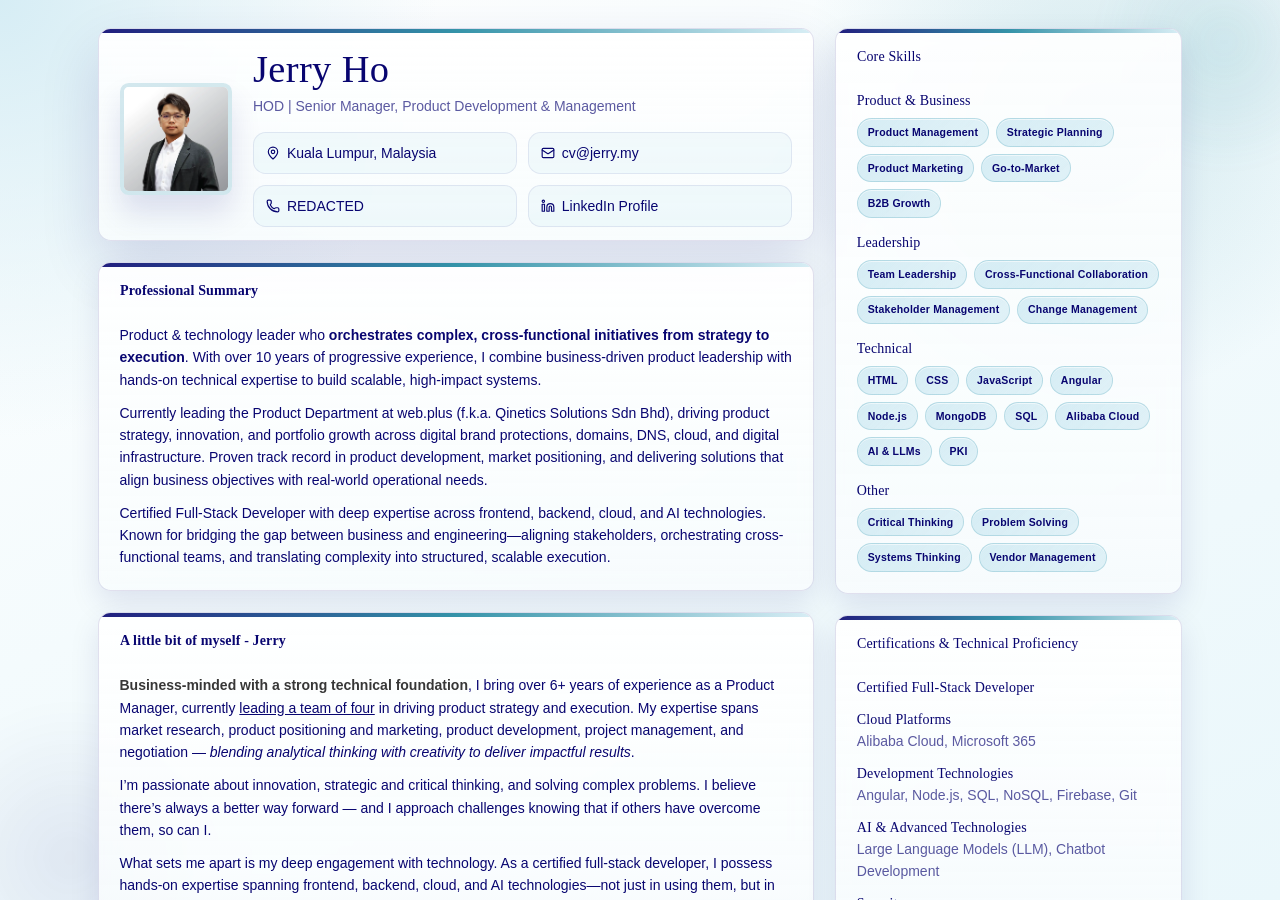
==== commit 26316d87: "updated" ====
--- a/index.html
+++ b/index.html
@@ -4897,65 +4897,75 @@
                     <div class="min-h-screen bg-background">
 
                         <div class="cv-container max-w-4xl mx-auto p-6 bg-background" id="content">
-                            <div data-slot="card"
-                                class="bg-card text-card-foreground flex flex-col gap-6 rounded-xl border mb-6 print-break-inside-avoid">
-                                <div data-slot="card-header"
-                                    class="@container/card-header grid auto-rows-min grid-rows-[auto_auto] items-start gap-1.5 px-6 pt-6 has-data-[slot=card-action]:grid-cols-[1fr_auto] [.border-b]:pb-6 pb-2">
-                                    <div class="flex items-center gap-6">
-                                        <div class="flex-shrink-0"><img src="/portrait2.png" alt="Jerry Ho"
-                                                class="w-32 h-32 rounded-lg object-cover"></div>
-                                        <div class="flex-1">
-                                            <h1 class="mb-2">Jerry Ho</h1>
-                                            <p class="text-muted-foreground mb-4">HOD | Senior Manager, Product
-                                                Development & Management</p>
-                                            <div class="grid grid-cols-1 md:grid-cols-2 gap-3">
-                                                <div class="flex items-center gap-2"><svg
-                                                        xmlns="http://www.w3.org/2000/svg" width="24" height="24"
-                                                        viewBox="0 0 24 24" fill="none" stroke="currentColor"
-                                                        stroke-width="2" stroke-linecap="round" stroke-linejoin="round"
-                                                        class="lucide lucide-map-pin h-4 w-4" aria-hidden="true">
-                                                        <path
-                                                            d="M20 10c0 4.993-5.539 10.193-7.399 11.799a1 1 0 0 1-1.202 0C9.539 20.193 4 14.993 4 10a8 8 0 0 1 16 0">
-                                                        </path>
-                                                        <circle cx="12" cy="10" r="3"></circle>
-                                                    </svg><span>Kuala Lumpur, Malaysia</span></div>
-                                                <div class="flex items-center gap-2"><svg
-                                                        xmlns="http://www.w3.org/2000/svg" width="24" height="24"
-                                                        viewBox="0 0 24 24" fill="none" stroke="currentColor"
-                                                        stroke-width="2" stroke-linecap="round" stroke-linejoin="round"
-                                                        class="lucide lucide-mail h-4 w-4" aria-hidden="true">
-                                                        <path d="m22 7-8.991 5.727a2 2 0 0 1-2.009 0L2 7"></path>
-                                                        <rect x="2" y="4" width="20" height="16" rx="2"></rect>
-                                                    </svg><span>cv@jerry.my</span></div>
-                                                <div class="flex items-center gap-2"><svg
-                                                        xmlns="http://www.w3.org/2000/svg" width="24" height="24"
-                                                        viewBox="0 0 24 24" fill="none" stroke="currentColor"
-                                                        stroke-width="2" stroke-linecap="round" stroke-linejoin="round"
-                                                        class="lucide lucide-phone h-4 w-4" aria-hidden="true">
-                                                        <path
-                                                            d="M13.832 16.568a1 1 0 0 0 1.213-.303l.355-.465A2 2 0 0 1 17 15h3a2 2 0 0 1 2 2v3a2 2 0 0 1-2 2A18 18 0 0 1 2 4a2 2 0 0 1 2-2h3a2 2 0 0 1 2 2v3a2 2 0 0 1-.8 1.6l-.468.351a1 1 0 0 0-.292 1.233 14 14 0 0 0 6.392 6.384">
-                                                        </path>
-                                                    </svg><span>REDACTED</span></div>
-                                                <div class="flex items-center gap-2"><svg
-                                                        xmlns="http://www.w3.org/2000/svg" width="24" height="24"
-                                                        viewBox="0 0 24 24" fill="none" stroke="currentColor"
-                                                        stroke-width="2" stroke-linecap="round" stroke-linejoin="round"
-                                                        class="lucide lucide-linkedin h-4 w-4" aria-hidden="true">
-                                                        <path
-                                                            d="M16 8a6 6 0 0 1 6 6v7h-4v-7a2 2 0 0 0-2-2 2 2 0 0 0-2 2v7h-4v-7a6 6 0 0 1 6-6z">
-                                                        </path>
-                                                        <rect width="4" height="12" x="2" y="9"></rect>
-                                                        <circle cx="4" cy="4" r="2"></circle>
-                                                    </svg><a href="https://www.linkedin.com/in/jerry-ho-407148129/"
-                                                        target="_blank" rel="noopener noreferrer"
-                                                        class="text-blue-600 hover:underline">LinkedIn Profile</a></div>
+
+                            <div class="grid md:grid-cols-3 gap-6">
+                                <div class="md:col-span-2 space-y-6">
+                                    <div data-slot="card"
+                                        class="bg-card text-card-foreground flex flex-col gap-6 rounded-xl border mb-6 print-break-inside-avoid">
+                                        <div data-slot="card-header"
+                                            class="@container/card-header grid auto-rows-min grid-rows-[auto_auto] items-start gap-1.5 px-6 pt-6 has-data-[slot=card-action]:grid-cols-[1fr_auto] [.border-b]:pb-6 pb-2">
+                                            <div class="flex items-center gap-6">
+                                                <div class="flex-shrink-0"><img src="/portrait2.png" alt="Jerry Ho"
+                                                        class="w-32 h-32 rounded-lg object-cover"></div>
+                                                <div class="flex-1">
+                                                    <h1 class="mb-2">Jerry Ho</h1>
+                                                    <p class="text-muted-foreground mb-4">HOD | Senior Manager, Product
+                                                        Development & Management</p>
+                                                    <div class="grid grid-cols-1 md:grid-cols-2 gap-3">
+                                                        <div class="flex items-center gap-2"><svg
+                                                                xmlns="http://www.w3.org/2000/svg" width="24"
+                                                                height="24" viewBox="0 0 24 24" fill="none"
+                                                                stroke="currentColor" stroke-width="2"
+                                                                stroke-linecap="round" stroke-linejoin="round"
+                                                                class="lucide lucide-map-pin h-4 w-4"
+                                                                aria-hidden="true">
+                                                                <path
+                                                                    d="M20 10c0 4.993-5.539 10.193-7.399 11.799a1 1 0 0 1-1.202 0C9.539 20.193 4 14.993 4 10a8 8 0 0 1 16 0">
+                                                                </path>
+                                                                <circle cx="12" cy="10" r="3"></circle>
+                                                            </svg><span>Kuala Lumpur, Malaysia</span></div>
+                                                        <div class="flex items-center gap-2"><svg
+                                                                xmlns="http://www.w3.org/2000/svg" width="24"
+                                                                height="24" viewBox="0 0 24 24" fill="none"
+                                                                stroke="currentColor" stroke-width="2"
+                                                                stroke-linecap="round" stroke-linejoin="round"
+                                                                class="lucide lucide-mail h-4 w-4" aria-hidden="true">
+                                                                <path d="m22 7-8.991 5.727a2 2 0 0 1-2.009 0L2 7">
+                                                                </path>
+                                                                <rect x="2" y="4" width="20" height="16" rx="2"></rect>
+                                                            </svg><span>cv@jerry.my</span></div>
+                                                        <div class="flex items-center gap-2"><svg
+                                                                xmlns="http://www.w3.org/2000/svg" width="24"
+                                                                height="24" viewBox="0 0 24 24" fill="none"
+                                                                stroke="currentColor" stroke-width="2"
+                                                                stroke-linecap="round" stroke-linejoin="round"
+                                                                class="lucide lucide-phone h-4 w-4" aria-hidden="true">
+                                                                <path
+                                                                    d="M13.832 16.568a1 1 0 0 0 1.213-.303l.355-.465A2 2 0 0 1 17 15h3a2 2 0 0 1 2 2v3a2 2 0 0 1-2 2A18 18 0 0 1 2 4a2 2 0 0 1 2-2h3a2 2 0 0 1 2 2v3a2 2 0 0 1-.8 1.6l-.468.351a1 1 0 0 0-.292 1.233 14 14 0 0 0 6.392 6.384">
+                                                                </path>
+                                                            </svg><span>REDACTED</span></div>
+                                                        <div class="flex items-center gap-2"><svg
+                                                                xmlns="http://www.w3.org/2000/svg" width="24"
+                                                                height="24" viewBox="0 0 24 24" fill="none"
+                                                                stroke="currentColor" stroke-width="2"
+                                                                stroke-linecap="round" stroke-linejoin="round"
+                                                                class="lucide lucide-linkedin h-4 w-4"
+                                                                aria-hidden="true">
+                                                                <path
+                                                                    d="M16 8a6 6 0 0 1 6 6v7h-4v-7a2 2 0 0 0-2-2 2 2 0 0 0-2 2v7h-4v-7a6 6 0 0 1 6-6z">
+                                                                </path>
+                                                                <rect width="4" height="12" x="2" y="9"></rect>
+                                                                <circle cx="4" cy="4" r="2"></circle>
+                                                            </svg><a
+                                                                href="https://www.linkedin.com/in/jerry-ho-407148129/"
+                                                                target="_blank" rel="noopener noreferrer"
+                                                                class="text-blue-600 hover:underline">LinkedIn
+                                                                Profile</a></div>
+                                                    </div>
+                                                </div>
                                             </div>
                                         </div>
                                     </div>
-                                </div>
-                            </div>
-                            <div class="grid md:grid-cols-3 gap-6">
-                                <div class="md:col-span-2 space-y-6">
                                     <div data-slot="card"
                                         class="bg-card text-card-foreground flex flex-col gap-6 rounded-xl border print-spacing print-break-inside-avoid">
                                         <div data-slot="card-header"
@@ -4964,8 +4974,8 @@
                                             </h4>
                                         </div>
                                         <div data-slot="card-content" class="px-6 [&amp;:last-child]:pb-6">
-                                            <p>Product & technology leader who orchestrates complex, cross-functional
-                                                initiatives from strategy to execution. With over
+                                            <p>Product & technology leader who <b>orchestrates complex, cross-functional
+                                                    initiatives from strategy to execution</b>. With over
                                                 10 years of progressive experience, I combine business-driven product
                                                 leadership with hands-on technical expertise to
                                                 build scalable, high-impact systems.</p>
@@ -5105,18 +5115,14 @@
                                                     </div><span class="text-muted-foreground">Jul 2025 – Present</span>
                                                 </div>
                                                 <ul class="list-disc list-inside space-y-1 text-muted-foreground">
-                                                    <li>Lead end-to-end product development lifecycle, from strategy and
+                                                    <li>Lead end-to-end product development lifecycle, from vision,
+                                                        strategy and
                                                         roadmap definition to execution and delivery of
                                                         enterprise-grade platforms.</li>
-                                                    <li>Define product vision, positioning, and growth strategy across
-                                                        domains, DNS, cloud, and digital infrastructure offerings</li>
                                                     <li>Orchestrate cross-functional teams across engineering,
                                                         infrastructure, operations, technical support, and business
                                                         units
                                                         to ensure aligned execution.</li>
-                                                    <li>Bridge business and technology by translating complex
-                                                        requirements into scalable system architectures and actionable
-                                                        product plans.</li>
                                                     <li>Drive system design and solutioning, collaborating with
                                                         development and infrastructure teams on application
                                                         architecture, server design, and scalability.</li>
@@ -5148,8 +5154,6 @@
                                                         efficiency and enhance product performance</li>
                                                     <li>Manage and mentor a team of four, driving collaboration between
                                                         development, operations, and business units</li>
-                                                    <li>Lead system revamp project of a 20-year-old platform,
-                                                        modernizing UI/UX and backend architecture</li>
                                                 </ul>
                                             </div>
                                             <div data-orientation="horizontal" role="none" data-slot="separator-root"
@@ -5408,4 +5412,4 @@
     </div>
 </body>
 
-</html>
+</html>
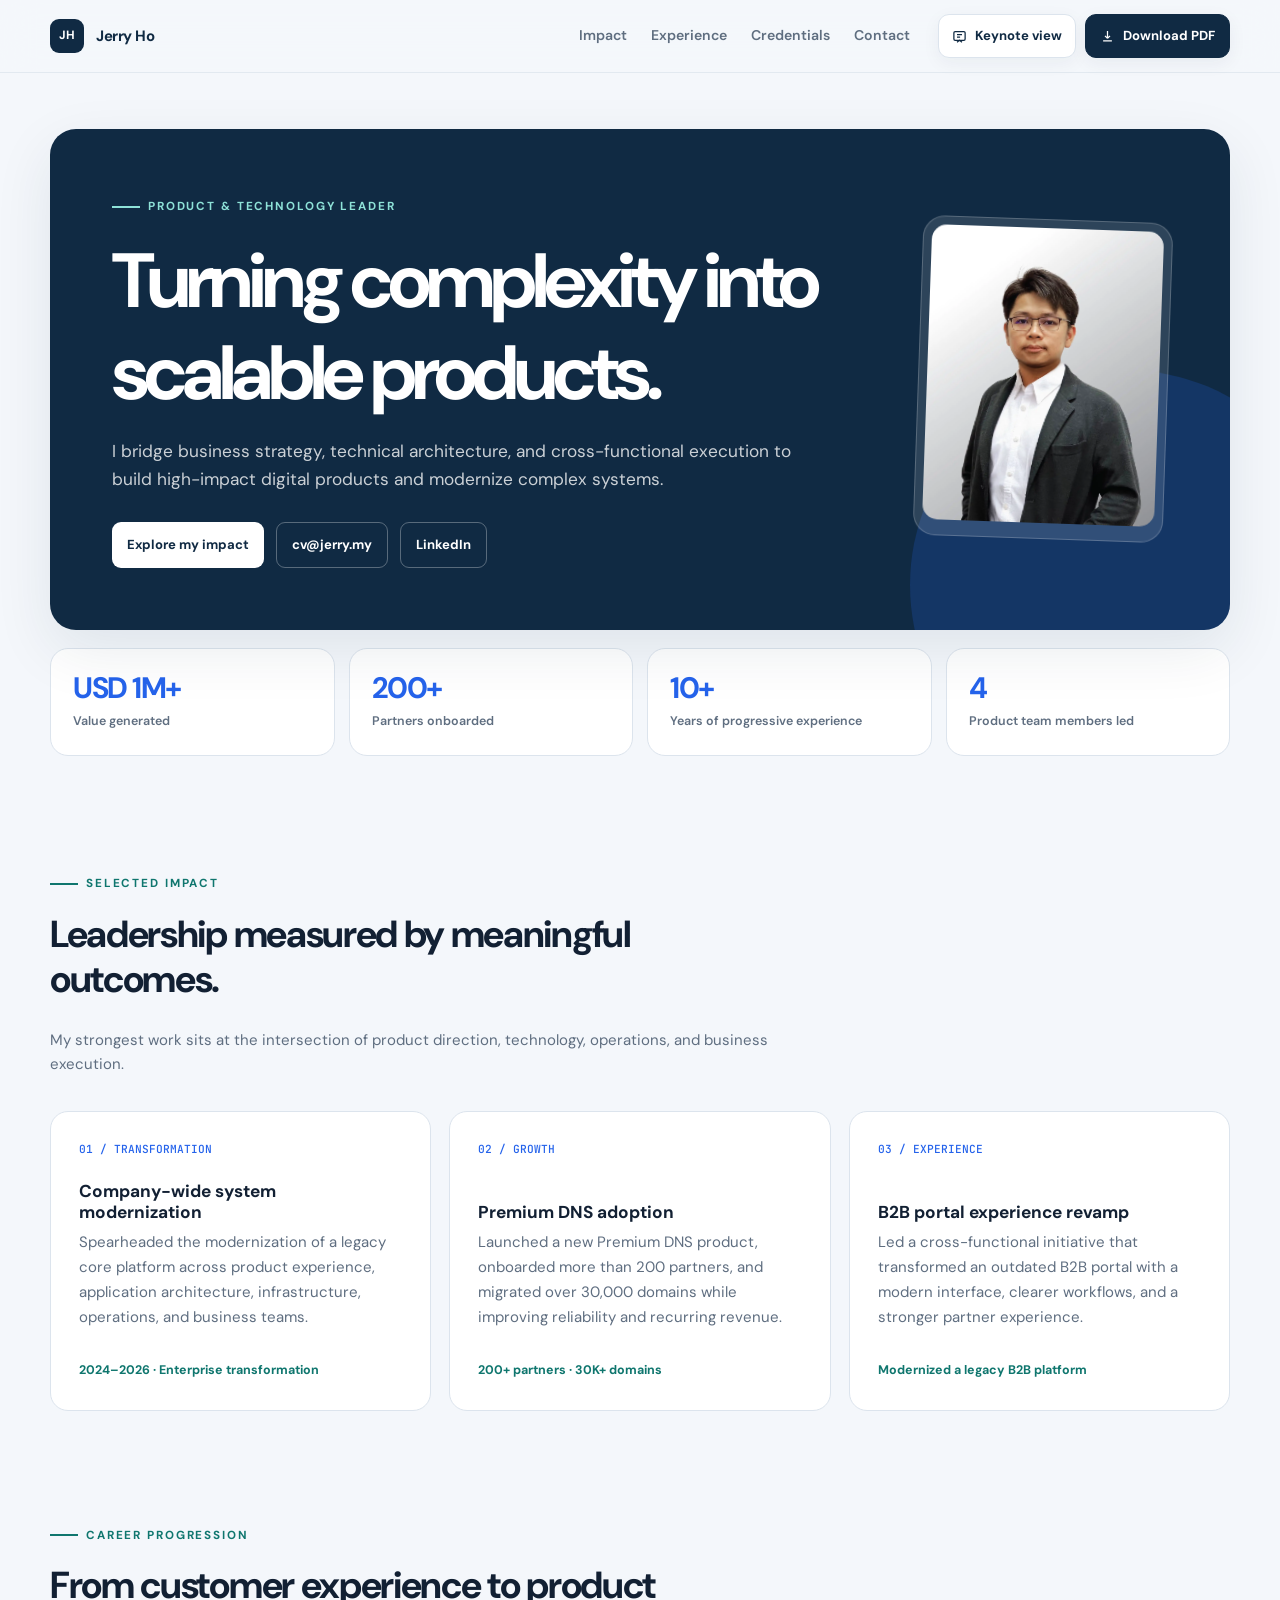
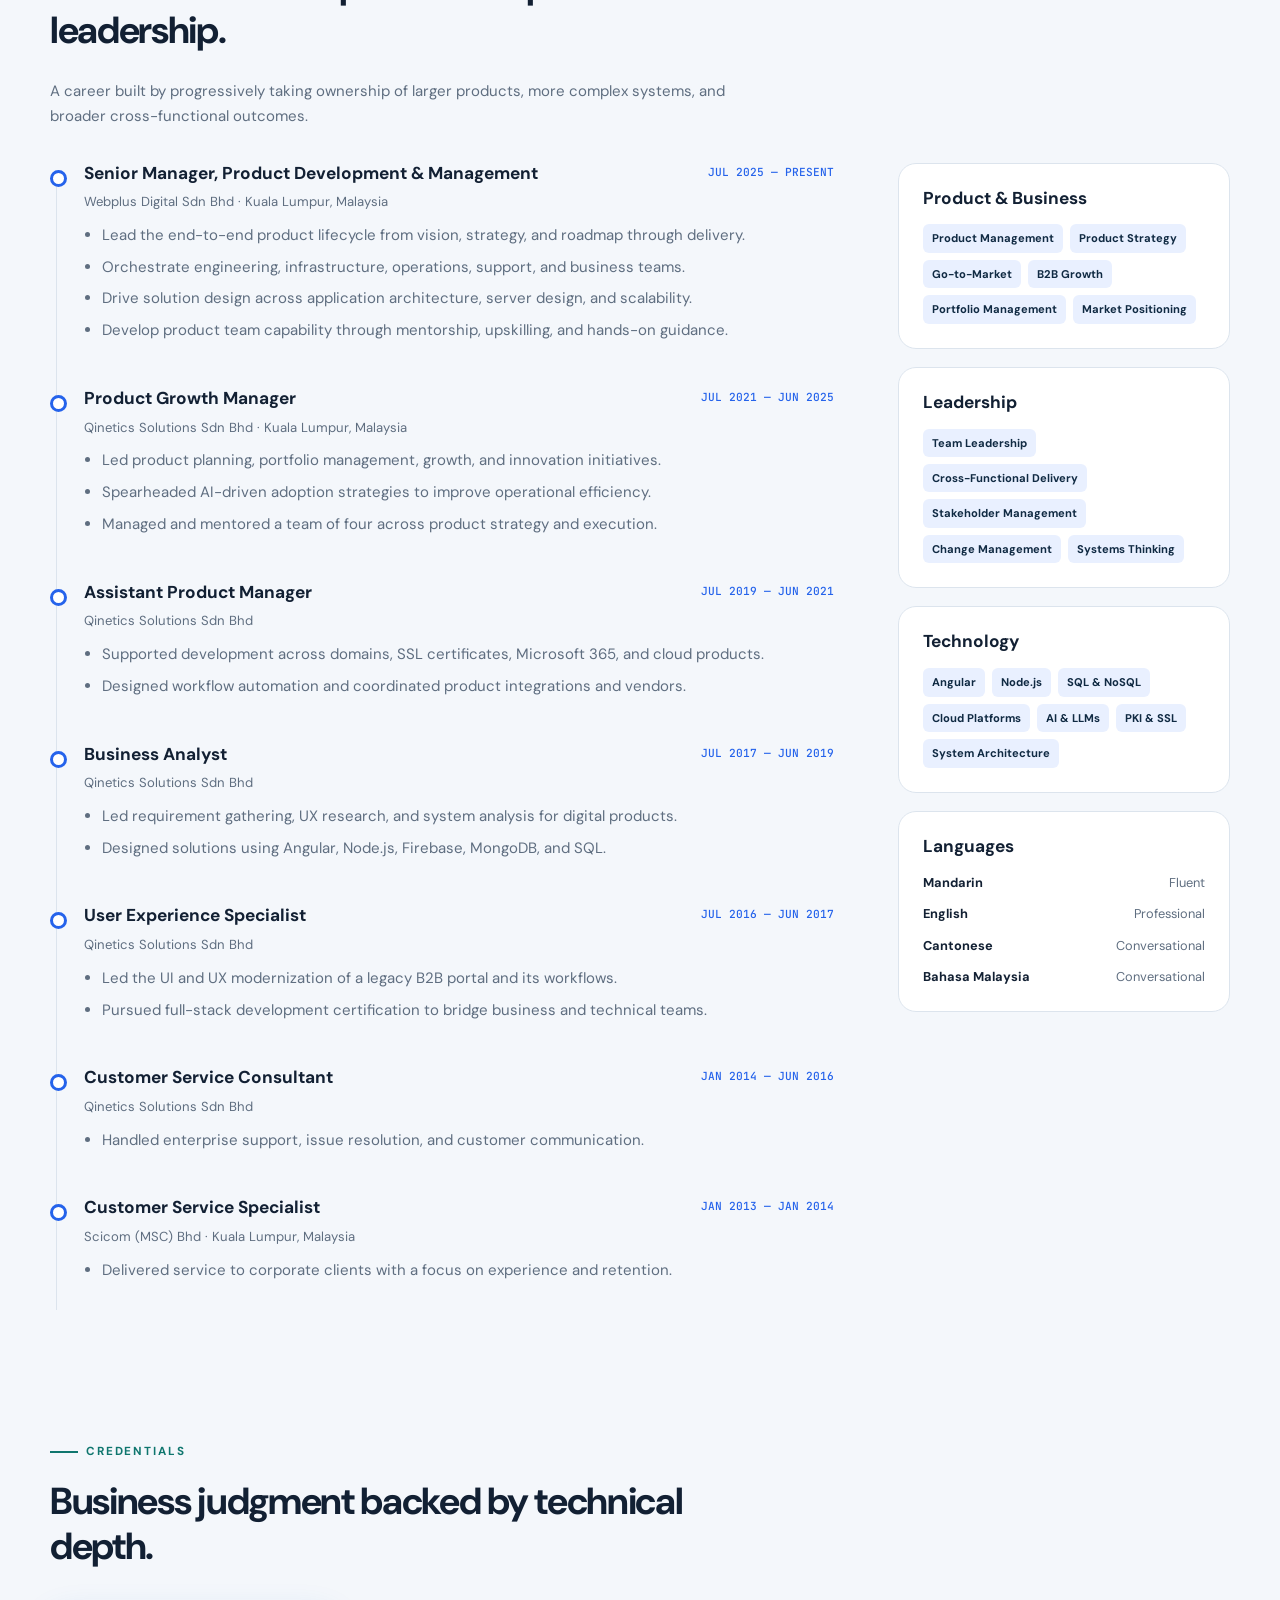
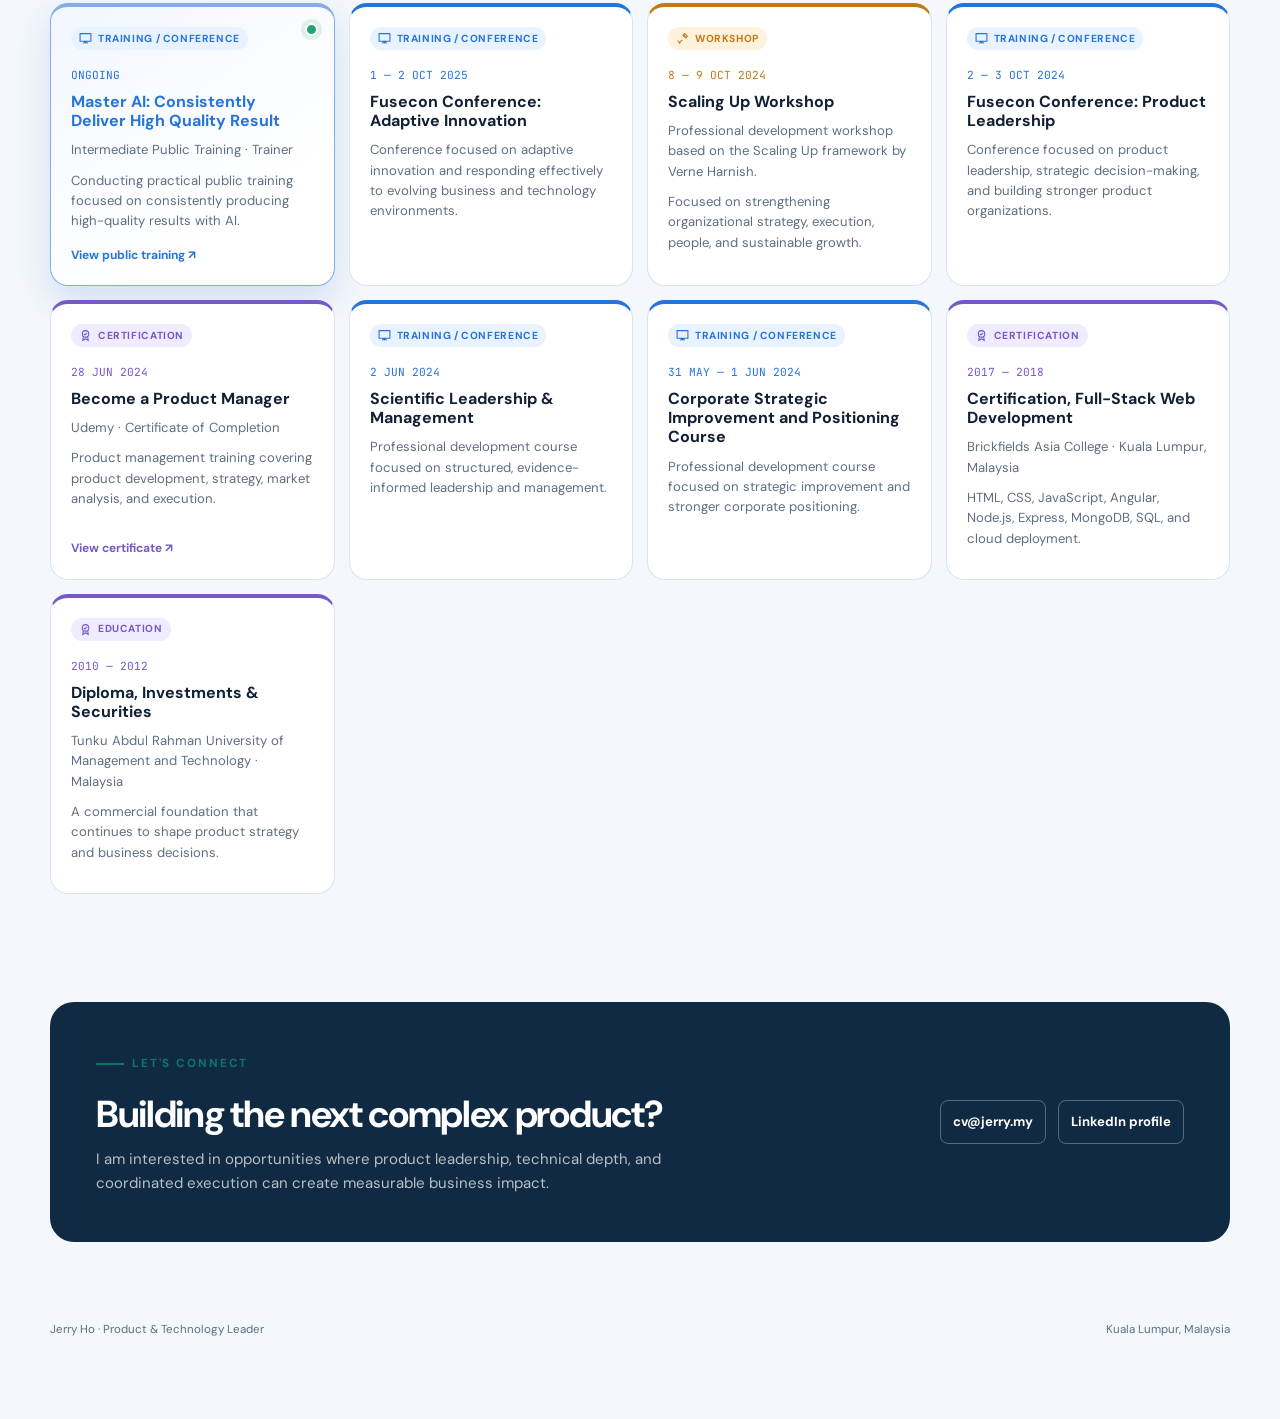
==== commit ebfeb22a: "updated" ====
--- a/index.html
+++ b/index.html
@@ -1,5415 +1,2045 @@
-<html>
+<!DOCTYPE html>
+<html lang="en">
 
 <head>
-    <style id="reset-css">
-        @layer figreset, figoverridable, reset, theme, base, figutils, components, utilities;
-
-        @layer figreset {
-            :root {
-                --100dvw: 100vw;
-                --100dvh: 100vh;
-                --banner-height: 48px;
-                --full-height-with-banner: calc(100dvh - var(--banner-height));
-                font-synthesis: none;
-                text-align: left
-            }
-
-            @supports (width:100dvw) {
-                :root {
-                    --100dvw: 100dvw;
-                    --100dvh: 100dvh
-                }
-            }
-        }
-
-        .wrapper-with-banner .min-h-screen {
-            min-height: var(--full-height-with-banner)
-        }
-
-        .wrapper-with-banner .h-screen {
-            height: var(--full-height-with-banner)
-        }
-    </style>
-    <meta name="color-scheme" content="light dark">
-    <style>
-        /*! tailwindcss v4.1.3 | MIT License | https://tailwindcss.com */
-        @layer properties {
-            @supports (((-webkit-hyphens: none)) and (not (margin-trim: inline))) or ((-moz-orient: inline) and (not (color: rgb(from red r g b)))) {
-
-                *,
-                :before,
-                :after,
-                ::backdrop {
-                    --tw-translate-x: 0;
-                    --tw-translate-y: 0;
-                    --tw-translate-z: 0;
-                    --tw-rotate-x: rotateX(0);
-                    --tw-rotate-y: rotateY(0);
-                    --tw-rotate-z: rotateZ(0);
-                    --tw-skew-x: skewX(0);
-                    --tw-skew-y: skewY(0);
-                    --tw-space-y-reverse: 0;
-                    --tw-space-x-reverse: 0;
-                    --tw-border-style: solid;
-                    --tw-leading: initial;
-                    --tw-font-weight: initial;
-                    --tw-tracking: initial;
-                    --tw-ordinal: initial;
-                    --tw-slashed-zero: initial;
-                    --tw-numeric-figure: initial;
-                    --tw-numeric-spacing: initial;
-                    --tw-numeric-fraction: initial;
-                    --tw-shadow: 0 0 #0000;
-                    --tw-shadow-color: initial;
-                    --tw-shadow-alpha: 100%;
-                    --tw-inset-shadow: 0 0 #0000;
-                    --tw-inset-shadow-color: initial;
-                    --tw-inset-shadow-alpha: 100%;
-                    --tw-ring-color: initial;
-                    --tw-ring-shadow: 0 0 #0000;
-                    --tw-inset-ring-color: initial;
-                    --tw-inset-ring-shadow: 0 0 #0000;
-                    --tw-ring-inset: initial;
-                    --tw-ring-offset-width: 0px;
-                    --tw-ring-offset-color: #fff;
-                    --tw-ring-offset-shadow: 0 0 #0000;
-                    --tw-outline-style: solid;
-                    --tw-blur: initial;
-                    --tw-brightness: initial;
-                    --tw-contrast: initial;
-                    --tw-grayscale: initial;
-                    --tw-hue-rotate: initial;
-                    --tw-invert: initial;
-                    --tw-opacity: initial;
-                    --tw-saturate: initial;
-                    --tw-sepia: initial;
-                    --tw-drop-shadow: initial;
-                    --tw-drop-shadow-color: initial;
-                    --tw-drop-shadow-alpha: 100%;
-                    --tw-drop-shadow-size: initial;
-                    --tw-duration: initial;
-                    --tw-ease: initial;
-                    --tw-content: "";
-                }
-            }
-        }
-
-        @layer theme {
-
-            :root,
-            :host {
-                --font-sans: ui-sans-serif, system-ui, sans-serif, "Apple Color Emoji", "Segoe UI Emoji", "Segoe UI Symbol", "Noto Color Emoji";
-                --font-mono: ui-monospace, SFMono-Regular, Menlo, Monaco, Consolas, "Liberation Mono", "Courier New", monospace;
-                --color-blue-600: oklch(.546 .245 262.881);
-                --color-gray-100: oklch(.967 .003 264.542);
-                --color-black: #000;
-                --color-white: #fff;
-                --spacing: .25rem;
-                --container-sm: 24rem;
-                --container-lg: 32rem;
-                --container-4xl: 56rem;
-                --text-xs: .75rem;
-                --text-xs--line-height: calc(1 / .75);
-                --text-sm: .875rem;
-                --text-sm--line-height: calc(1.25 / .875);
-                --text-base: 1rem;
-                --text-base--line-height: calc(1.5 / 1);
-                --text-lg: 1.125rem;
-                --text-lg--line-height: calc(1.75 / 1.125);
-                --text-xl: 1.25rem;
-                --text-2xl: 1.5rem;
-                --font-weight-normal: 400;
-                --font-weight-medium: 500;
-                --font-weight-semibold: 600;
-                --tracking-tight: -.025em;
-                --tracking-widest: .1em;
-                --leading-relaxed: 1.625;
-                --radius-xs: .125rem;
-                --ease-in-out: cubic-bezier(.4, 0, .2, 1);
-                --animate-pulse: pulse 2s cubic-bezier(.4, 0, .6, 1) infinite;
-                --aspect-video: 16 / 9;
-                --default-transition-duration: .15s;
-                --default-transition-timing-function: cubic-bezier(.4, 0, .2, 1);
-                --default-font-family: var(--font-sans);
-                --default-font-feature-settings: var(--font-sans--font-feature-settings);
-                --default-font-variation-settings: var(--font-sans--font-variation-settings);
-                --default-mono-font-family: var(--font-mono);
-                --default-mono-font-feature-settings: var(--font-mono--font-feature-settings);
-                --default-mono-font-variation-settings: var(--font-mono--font-variation-settings);
-                --color-border: var(--border);
-            }
-        }
-
-        @layer base {
-
-            *,
-            :after,
-            :before,
-            ::backdrop {
-                box-sizing: border-box;
-                border: 0 solid;
-                margin: 0;
-                padding: 0;
-            }
-
-            ::file-selector-button {
-                box-sizing: border-box;
-                border: 0 solid;
-                margin: 0;
-                padding: 0;
-            }
-
-            html,
-            :host {
-                -webkit-text-size-adjust: 100%;
-                tab-size: 4;
-                line-height: 1.5;
-                font-family: var(--default-font-family, ui-sans-serif, system-ui, sans-serif, "Apple Color Emoji", "Segoe UI Emoji", "Segoe UI Symbol", "Noto Color Emoji");
-                font-feature-settings: var(--default-font-feature-settings, normal);
-                font-variation-settings: var(--default-font-variation-settings, normal);
-                -webkit-tap-highlight-color: transparent;
-            }
-
-            body {
-                line-height: inherit;
-            }
-
-            hr {
-                height: 0;
-                color: inherit;
-                border-top-width: 1px;
-            }
-
-            abbr:where([title]) {
-                -webkit-text-decoration: underline dotted;
-                text-decoration: underline dotted;
-            }
-
-            h1,
-            h2,
-            h3,
-            h4,
-            h5,
-            h6 {
-                font-size: inherit;
-                font-weight: inherit;
-            }
-
-            a {
-                color: inherit;
-                -webkit-text-decoration: inherit;
-                -webkit-text-decoration: inherit;
-                text-decoration: inherit;
-            }
-
-            b,
-            strong {
-                font-weight: bolder;
-            }
-
-            code,
-            kbd,
-            samp,
-            pre {
-                font-family: var(--default-mono-font-family, ui-monospace, SFMono-Regular, Menlo, Monaco, Consolas, "Liberation Mono", "Courier New", monospace);
-                font-feature-settings: var(--default-mono-font-feature-settings, normal);
-                font-variation-settings: var(--default-mono-font-variation-settings, normal);
-                font-size: 1em;
-            }
-
-            small {
-                font-size: 80%;
-            }
-
-            sub,
-            sup {
-                vertical-align: baseline;
-                font-size: 75%;
-                line-height: 0;
-                position: relative;
-            }
-
-            sub {
-                bottom: -.25em;
-            }
-
-            sup {
-                top: -.5em;
-            }
-
-            table {
-                text-indent: 0;
-                border-color: inherit;
-                border-collapse: collapse;
-            }
-
-            :-moz-focusring {
-                outline: auto;
-            }
-
-            progress {
-                vertical-align: baseline;
-            }
-
-            summary {
-                display: list-item;
-            }
-
-            ol,
-            ul,
-            menu {
-                list-style: none;
-            }
-
-            img,
-            svg,
-            video,
-            canvas,
-            audio,
-            iframe,
-            embed,
-            object {
-                vertical-align: middle;
-                display: block;
-            }
-
-            img,
-            video {
-                max-width: 100%;
-                height: auto;
-            }
-
-            button,
-            input,
-            select,
-            optgroup,
-            textarea {
-                font: inherit;
-                font-feature-settings: inherit;
-                font-variation-settings: inherit;
-                letter-spacing: inherit;
-                color: inherit;
-                opacity: 1;
-                background-color: #0000;
-                border-radius: 0;
-            }
-
-            ::file-selector-button {
-                font: inherit;
-                font-feature-settings: inherit;
-                font-variation-settings: inherit;
-                letter-spacing: inherit;
-                color: inherit;
-                opacity: 1;
-                background-color: #0000;
-                border-radius: 0;
-            }
-
-            :where(select:is([multiple], [size])) optgroup {
-                font-weight: bolder;
-            }
-
-            :where(select:is([multiple], [size])) optgroup option {
-                padding-inline-start: 20px;
-            }
-
-            ::file-selector-button {
-                margin-inline-end: 4px;
-            }
-
-            ::placeholder {
-                opacity: 1;
-                color: currentColor;
-            }
-
-            @supports (color: color-mix(in lab, red, red)) {
-                ::placeholder {
-                    color: color-mix(in oklab, currentColor 50%, transparent);
-                }
-            }
-
-            textarea {
-                resize: vertical;
-            }
-
-            ::-webkit-search-decoration {
-                -webkit-appearance: none;
-            }
-
-            ::-webkit-date-and-time-value {
-                min-height: 1lh;
-                text-align: inherit;
-            }
-
-            ::-webkit-datetime-edit {
-                display: inline-flex;
-            }
-
-            ::-webkit-datetime-edit-fields-wrapper {
-                padding: 0;
-            }
-
-            ::-webkit-datetime-edit {
-                padding-block: 0;
-            }
-
-            ::-webkit-datetime-edit-year-field {
-                padding-block: 0;
-            }
-
-            ::-webkit-datetime-edit-month-field {
-                padding-block: 0;
-            }
-
-            ::-webkit-datetime-edit-day-field {
-                padding-block: 0;
-            }
-
-            ::-webkit-datetime-edit-hour-field {
-                padding-block: 0;
-            }
-
-            ::-webkit-datetime-edit-minute-field {
-                padding-block: 0;
-            }
-
-            ::-webkit-datetime-edit-second-field {
-                padding-block: 0;
-            }
-
-            ::-webkit-datetime-edit-millisecond-field {
-                padding-block: 0;
-            }
-
-            ::-webkit-datetime-edit-meridiem-field {
-                padding-block: 0;
-            }
-
-            :-moz-ui-invalid {
-                box-shadow: none;
-            }
-
-            button,
-            input:where([type="button"], [type="reset"], [type="submit"]) {
-                appearance: button;
-            }
-
-            ::file-selector-button {
-                appearance: button;
-            }
-
-            ::-webkit-inner-spin-button {
-                height: auto;
-            }
-
-            ::-webkit-outer-spin-button {
-                height: auto;
-            }
-
-            [hidden]:where(:not([hidden="until-found"])) {
-                display: none !important;
-            }
-
-            * {
-                border-color: var(--border);
-                outline-color: var(--ring);
-            }
-
-            @supports (color: color-mix(in lab, red, red)) {
-                * {
-                    outline-color: color-mix(in oklab, var(--ring) 50%, transparent);
-                }
-            }
-
-            * {
-                border-color: var(--border);
-                outline-color: var(--ring);
-            }
-
-            @supports (color: color-mix(in lab, red, red)) {
-                * {
-                    outline-color: color-mix(in oklab, var(--ring) 50%, transparent);
-                }
-            }
-
-            body {
-                background-color: var(--background);
-                color: var(--foreground);
-            }
-
-            :where(:not(:has([class*=" text-"]), :not(:has([class^="text-"])))) h1 {
-                font-size: var(--text-2xl);
-                font-weight: var(--font-weight-medium);
-                line-height: 1.5;
-            }
-
-            :where(:not(:has([class*=" text-"]), :not(:has([class^="text-"])))) h2 {
-                font-size: var(--text-xl);
-                font-weight: var(--font-weight-medium);
-                line-height: 1.5;
-            }
-
-            :where(:not(:has([class*=" text-"]), :not(:has([class^="text-"])))) h3 {
-                font-size: var(--text-lg);
-                font-weight: var(--font-weight-medium);
-                line-height: 1.5;
-            }
-
-            :where(:not(:has([class*=" text-"]), :not(:has([class^="text-"])))) h4 {
-                font-size: var(--text-base);
-                font-weight: var(--font-weight-medium);
-                line-height: 1.5;
-            }
-
-            :where(:not(:has([class*=" text-"]), :not(:has([class^="text-"])))) p {
-                font-size: var(--text-base);
-                font-weight: var(--font-weight-normal);
-                line-height: 1.5;
-            }
-
-            :where(:not(:has([class*=" text-"]), :not(:has([class^="text-"])))) label,
-            :where(:not(:has([class*=" text-"]), :not(:has([class^="text-"])))) button {
-                font-size: var(--text-base);
-                font-weight: var(--font-weight-medium);
-                line-height: 1.5;
-            }
-
-            :where(:not(:has([class*=" text-"]), :not(:has([class^="text-"])))) input {
-                font-size: var(--text-base);
-                font-weight: var(--font-weight-normal);
-                line-height: 1.5;
-            }
-        }
-
-        @layer utilities {
-            .\@container\/card-header {
-                container: card-header / inline-size;
-            }
-
-            .pointer-events-none {
-                pointer-events: none;
-            }
-
-            .invisible {
-                visibility: hidden;
-            }
-
-            .visible {
-                visibility: visible;
-            }
-
-            .sr-only {
-                clip: rect(0, 0, 0, 0);
-                white-space: nowrap;
-                border-width: 0;
-                width: 1px;
-                height: 1px;
-                margin: -1px;
-                padding: 0;
-                position: absolute;
-                overflow: hidden;
-            }
-
-            .absolute {
-                position: absolute;
-            }
-
-            .fixed {
-                position: fixed;
-            }
-
-            .relative {
-                position: relative;
-            }
-
-            .inset-0 {
-                inset: calc(var(--spacing) * 0);
-            }
-
-            .inset-x-0 {
-                inset-inline: calc(var(--spacing) * 0);
-            }
-
-            .inset-y-0 {
-                inset-block: calc(var(--spacing) * 0);
-            }
-
-            .-top-12 {
-                top: calc(var(--spacing) * -12);
-            }
-
-            .top-0 {
-                top: calc(var(--spacing) * 0);
-            }
-
-            .top-1\.5 {
-                top: calc(var(--spacing) * 1.5);
-            }
-
-            .top-1\/2 {
-                top: 50%;
-            }
-
-            .top-3\.5 {
-                top: calc(var(--spacing) * 3.5);
-            }
-
-            .top-4 {
-                top: calc(var(--spacing) * 4);
-            }
-
-            .top-\[1px\] {
-                top: 1px;
-            }
-
-            .top-\[50\%\] {
-                top: 50%;
-            }
-
-            .top-\[60\%\] {
-                top: 60%;
-            }
-
-            .top-full {
-                top: 100%;
-            }
-
-            .-right-12 {
-                right: calc(var(--spacing) * -12);
-            }
-
-            .right-0 {
-                right: calc(var(--spacing) * 0);
-            }
-
-            .right-1 {
-                right: calc(var(--spacing) * 1);
-            }
-
-            .right-2 {
-                right: calc(var(--spacing) * 2);
-            }
-
-            .right-3 {
-                right: calc(var(--spacing) * 3);
-            }
-
-            .right-4 {
-                right: calc(var(--spacing) * 4);
-            }
-
-            .-bottom-12 {
-                bottom: calc(var(--spacing) * -12);
-            }
-
-            .bottom-0 {
-                bottom: calc(var(--spacing) * 0);
-            }
-
-            .-left-12 {
-                left: calc(var(--spacing) * -12);
-            }
-
-            .left-0 {
-                left: calc(var(--spacing) * 0);
-            }
-
-            .left-1 {
-                left: calc(var(--spacing) * 1);
-            }
-
-            .left-1\/2 {
-                left: 50%;
-            }
-
-            .left-2 {
-                left: calc(var(--spacing) * 2);
-            }
-
-            .left-\[50\%\] {
-                left: 50%;
-            }
-
-            .isolate {
-                isolation: isolate;
-            }
-
-            .z-10 {
-                z-index: 10;
-            }
-
-            .z-20 {
-                z-index: 20;
-            }
-
-            .z-50 {
-                z-index: 50;
-            }
-
-            .z-\[1\] {
-                z-index: 1;
-            }
-
-            .col-start-2 {
-                grid-column-start: 2;
-            }
-
-            .row-span-2 {
-                grid-row: span 2 / span 2;
-            }
-
-            .row-start-1 {
-                grid-row-start: 1;
-            }
-
-            .-mx-1 {
-                margin-inline: calc(var(--spacing) * -1);
-            }
-
-            .mx-2 {
-                margin-inline: calc(var(--spacing) * 2);
-            }
-
-            .mx-3\.5 {
-                margin-inline: calc(var(--spacing) * 3.5);
-            }
-
-            .mx-auto {
-                margin-inline: auto;
-            }
-
-            .my-0\.5 {
-                margin-block: calc(var(--spacing) * .5);
-            }
-
-            .my-1 {
-                margin-block: calc(var(--spacing) * 1);
-            }
-
-            .-mt-4 {
-                margin-top: calc(var(--spacing) * -4);
-            }
-
-            .mt-1\.5 {
-                margin-top: calc(var(--spacing) * 1.5);
-            }
-
-            .mt-2 {
-                margin-top: calc(var(--spacing) * 2);
-            }
-
-            .mt-3 {
-                margin-top: calc(var(--spacing) * 3);
-            }
-
-            .mt-4 {
-                margin-top: calc(var(--spacing) * 4);
-            }
-
-            .mt-auto {
-                margin-top: auto;
-            }
-
-            .mb-2 {
-                margin-bottom: calc(var(--spacing) * 2);
-            }
-
-            .mb-4 {
-                margin-bottom: calc(var(--spacing) * 4);
-            }
-
-            .mb-6 {
-                margin-bottom: calc(var(--spacing) * 6);
-            }
-
-            .-ml-4 {
-                margin-left: calc(var(--spacing) * -4);
-            }
-
-            .ml-1 {
-                margin-left: calc(var(--spacing) * 1);
-            }
-
-            .ml-auto {
-                margin-left: auto;
-            }
-
-            .line-clamp-1 {
-                -webkit-line-clamp: 1;
-                -webkit-box-orient: vertical;
-                display: -webkit-box;
-                overflow: hidden;
-            }
-
-            .block {
-                display: block;
-            }
-
-            .flex {
-                display: flex;
-            }
-
-            .grid {
-                display: grid;
-            }
-
-            .hidden {
-                display: none;
-            }
-
-            .inline-block {
-                display: inline-block;
-            }
-
-            .inline-flex {
-                display: inline-flex;
-            }
-
-            .table {
-                display: table;
-            }
-
-            .table-caption {
-                display: table-caption;
-            }
-
-            .table-cell {
-                display: table-cell;
-            }
-
-            .table-row {
-                display: table-row;
-            }
-
-            .field-sizing-content {
-                field-sizing: content;
-            }
-
-            .aspect-square {
-                aspect-ratio: 1;
-            }
-
-            .aspect-video {
-                aspect-ratio: var(--aspect-video);
-            }
-
-            .size-2 {
-                width: calc(var(--spacing) * 2);
-                height: calc(var(--spacing) * 2);
-            }
-
-            .size-2\.5 {
-                width: calc(var(--spacing) * 2.5);
-                height: calc(var(--spacing) * 2.5);
-            }
-
-            .size-3 {
-                width: calc(var(--spacing) * 3);
-                height: calc(var(--spacing) * 3);
-            }
-
-            .size-3\.5 {
-                width: calc(var(--spacing) * 3.5);
-                height: calc(var(--spacing) * 3.5);
-            }
-
-            .size-4 {
-                width: calc(var(--spacing) * 4);
-                height: calc(var(--spacing) * 4);
-            }
-
-            .size-7 {
-                width: calc(var(--spacing) * 7);
-                height: calc(var(--spacing) * 7);
-            }
-
-            .size-8 {
-                width: calc(var(--spacing) * 8);
-                height: calc(var(--spacing) * 8);
-            }
-
-            .size-9 {
-                width: calc(var(--spacing) * 9);
-                height: calc(var(--spacing) * 9);
-            }
-
-            .size-10 {
-                width: calc(var(--spacing) * 10);
-                height: calc(var(--spacing) * 10);
-            }
-
-            .size-full {
-                width: 100%;
-                height: 100%;
-            }
-
-            .h-1\.5 {
-                height: calc(var(--spacing) * 1.5);
-            }
-
-            .h-2 {
-                height: calc(var(--spacing) * 2);
-            }
-
-            .h-2\.5 {
-                height: calc(var(--spacing) * 2.5);
-            }
-
-            .h-4 {
-                height: calc(var(--spacing) * 4);
-            }
-
-            .h-5 {
-                height: calc(var(--spacing) * 5);
-            }
-
-            .h-7 {
-                height: calc(var(--spacing) * 7);
-            }
-
-            .h-8 {
-                height: calc(var(--spacing) * 8);
-            }
-
-            .h-9 {
-                height: calc(var(--spacing) * 9);
-            }
-
-            .h-10 {
-                height: calc(var(--spacing) * 10);
-            }
-
-            .h-12 {
-                height: calc(var(--spacing) * 12);
-            }
-
-            .h-32 {
-                height: calc(var(--spacing) * 32);
-            }
-
-            .h-\[1\.15rem\] {
-                height: 1.15rem;
-            }
-
-            .h-\[calc\(100\%-1px\)\] {
-                height: calc(100% - 1px);
-            }
-
-            .h-\[var\(--radix-navigation-menu-viewport-height\)\] {
-                height: var(--radix-navigation-menu-viewport-height);
-            }
-
-            .h-\[var\(--radix-select-trigger-height\)\] {
-                height: var(--radix-select-trigger-height);
-            }
-
-            .h-auto {
-                height: auto;
-            }
-
-            .h-full {
-                height: 100%;
-            }
-
-            .h-px {
-                height: 1px;
-            }
-
-            .h-svh {
-                height: 100svh;
-            }
-
-            .max-h-\(--radix-context-menu-content-available-height\) {
-                max-height: var(--radix-context-menu-content-available-height);
-            }
-
-            .max-h-\(--radix-dropdown-menu-content-available-height\) {
-                max-height: var(--radix-dropdown-menu-content-available-height);
-            }
-
-            .max-h-\(--radix-select-content-available-height\) {
-                max-height: var(--radix-select-content-available-height);
-            }
-
-            .max-h-\[300px\] {
-                max-height: 300px;
-            }
-
-            .min-h-0 {
-                min-height: calc(var(--spacing) * 0);
-            }
-
-            .min-h-4 {
-                min-height: calc(var(--spacing) * 4);
-            }
-
-            .min-h-16 {
-                min-height: calc(var(--spacing) * 16);
-            }
-
-            .min-h-screen {
-                min-height: 100vh;
-            }
-
-            .min-h-svh {
-                min-height: 100svh;
-            }
-
-            .w-\(--sidebar-width\) {
-                width: var(--sidebar-width);
-            }
-
-            .w-0 {
-                width: calc(var(--spacing) * 0);
-            }
-
-            .w-1 {
-                width: calc(var(--spacing) * 1);
-            }
-
-            .w-2 {
-                width: calc(var(--spacing) * 2);
-            }
-
-            .w-2\.5 {
-                width: calc(var(--spacing) * 2.5);
-            }
-
-            .w-3 {
-                width: calc(var(--spacing) * 3);
-            }
-
-            .w-3\/4 {
-                width: 75%;
-            }
-
-            .w-4 {
-                width: calc(var(--spacing) * 4);
-            }
-
-            .w-5 {
-                width: calc(var(--spacing) * 5);
-            }
-
-            .w-8 {
-                width: calc(var(--spacing) * 8);
-            }
-
-            .w-9 {
-                width: calc(var(--spacing) * 9);
-            }
-
-            .w-32 {
-                width: calc(var(--spacing) * 32);
-            }
-
-            .w-64 {
-                width: calc(var(--spacing) * 64);
-            }
-
-            .w-72 {
-                width: calc(var(--spacing) * 72);
-            }
-
-            .w-\[100px\] {
-                width: 100px;
-            }
-
-            .w-auto {
-                width: auto;
-            }
-
-            .w-fit {
-                width: fit-content;
-            }
-
-            .w-full {
-                width: 100%;
-            }
-
-            .w-max {
-                width: max-content;
-            }
-
-            .w-px {
-                width: 1px;
-            }
-
-            .max-w-\(--skeleton-width\) {
-                max-width: var(--skeleton-width);
-            }
-
-            .max-w-4xl {
-                max-width: var(--container-4xl);
-            }
-
-            .max-w-\[calc\(100\%-2rem\)\] {
-                max-width: calc(100% - 2rem);
-            }
-
-            .max-w-max {
-                max-width: max-content;
-            }
-
-            .min-w-0 {
-                min-width: calc(var(--spacing) * 0);
-            }
-
-            .min-w-5 {
-                min-width: calc(var(--spacing) * 5);
-            }
-
-            .min-w-8 {
-                min-width: calc(var(--spacing) * 8);
-            }
-
-            .min-w-9 {
-                min-width: calc(var(--spacing) * 9);
-            }
-
-            .min-w-10 {
-                min-width: calc(var(--spacing) * 10);
-            }
-
-            .min-w-\[8rem\] {
-                min-width: 8rem;
-            }
-
-            .min-w-\[12rem\] {
-                min-width: 12rem;
-            }
-
-            .min-w-\[var\(--radix-select-trigger-width\)\] {
-                min-width: var(--radix-select-trigger-width);
-            }
-
-            .flex-1 {
-                flex: 1;
-            }
-
-            .flex-shrink-0,
-            .shrink-0 {
-                flex-shrink: 0;
-            }
-
-            .grow {
-                flex-grow: 1;
-            }
-
-            .grow-0 {
-                flex-grow: 0;
-            }
-
-            .basis-full {
-                flex-basis: 100%;
-            }
-
-            .caption-bottom {
-                caption-side: bottom;
-            }
-
-            .border-collapse {
-                border-collapse: collapse;
-            }
-
-            .origin-\(--radix-context-menu-content-transform-origin\) {
-                transform-origin: var(--radix-context-menu-content-transform-origin);
-            }
-
-            .origin-\(--radix-dropdown-menu-content-transform-origin\) {
-                transform-origin: var(--radix-dropdown-menu-content-transform-origin);
-            }
-
-            .origin-\(--radix-hover-card-content-transform-origin\) {
-                transform-origin: var(--radix-hover-card-content-transform-origin);
-            }
-
-            .origin-\(--radix-menubar-content-transform-origin\) {
-                transform-origin: var(--radix-menubar-content-transform-origin);
-            }
-
-            .origin-\(--radix-popover-content-transform-origin\) {
-                transform-origin: var(--radix-popover-content-transform-origin);
-            }
-
-            .origin-\(--radix-select-content-transform-origin\) {
-                transform-origin: var(--radix-select-content-transform-origin);
-            }
-
-            .origin-\(--radix-tooltip-content-transform-origin\) {
-                transform-origin: var(--radix-tooltip-content-transform-origin);
-            }
-
-            .-translate-x-1\/2 {
-                --tw-translate-x: calc(calc(1 / 2 * 100%) * -1);
-                translate: var(--tw-translate-x) var(--tw-translate-y);
-            }
-
-            .-translate-x-px {
-                --tw-translate-x: -1px;
-                translate: var(--tw-translate-x) var(--tw-translate-y);
-            }
-
-            .translate-x-\[-50\%\] {
-                --tw-translate-x: -50%;
-                translate: var(--tw-translate-x) var(--tw-translate-y);
-            }
-
-            .translate-x-px {
-                --tw-translate-x: 1px;
-                translate: var(--tw-translate-x) var(--tw-translate-y);
-            }
-
-            .-translate-y-1\/2 {
-                --tw-translate-y: calc(calc(1 / 2 * 100%) * -1);
-                translate: var(--tw-translate-x) var(--tw-translate-y);
-            }
-
-            .translate-y-0\.5 {
-                --tw-translate-y: calc(var(--spacing) * .5);
-                translate: var(--tw-translate-x) var(--tw-translate-y);
-            }
-
-            .translate-y-\[-50\%\] {
-                --tw-translate-y: -50%;
-                translate: var(--tw-translate-x) var(--tw-translate-y);
-            }
-
-            .translate-y-\[calc\(-50\%_-_2px\)\] {
-                --tw-translate-y: calc(-50% - 2px);
-                translate: var(--tw-translate-x) var(--tw-translate-y);
-            }
-
-            .rotate-45 {
-                rotate: 45deg;
-            }
-
-            .rotate-90 {
-                rotate: 90deg;
-            }
-
-            .transform {
-                transform: var(--tw-rotate-x) var(--tw-rotate-y) var(--tw-rotate-z) var(--tw-skew-x) var(--tw-skew-y);
-            }
-
-            .animate-caret-blink {
-                animation: 1.25s ease-out infinite caret-blink;
-            }
-
-            .animate-in {
-                animation: enter var(--tw-duration, .15s) var(--tw-ease, ease);
-            }
-
-            .animate-pulse {
-                animation: var(--animate-pulse);
-            }
-
-            .cursor-default {
-                cursor: default;
-            }
-
-            .touch-none {
-                touch-action: none;
-            }
-
-            .resize-none {
-                resize: none;
-            }
-
-            .scroll-my-1 {
-                scroll-margin-block: calc(var(--spacing) * 1);
-            }
-
-            .scroll-py-1 {
-                scroll-padding-block: calc(var(--spacing) * 1);
-            }
-
-            .list-inside {
-                list-style-position: inside;
-            }
-
-            .list-disc {
-                list-style-type: disc;
-            }
-
-            .list-none {
-                list-style-type: none;
-            }
-
-            .auto-rows-min {
-                grid-auto-rows: min-content;
-            }
-
-            .grid-cols-1 {
-                grid-template-columns: repeat(1, minmax(0, 1fr));
-            }
-
-            .grid-cols-\[0_1fr\] {
-                grid-template-columns: 0 1fr;
-            }
-
-            .grid-rows-\[auto_auto\] {
-                grid-template-rows: auto auto;
-            }
-
-            .flex-col {
-                flex-direction: column;
-            }
-
-            .flex-col-reverse {
-                flex-direction: column-reverse;
-            }
-
-            .flex-row {
-                flex-direction: row;
-            }
-
-            .flex-wrap {
-                flex-wrap: wrap;
-            }
-
-            .items-center {
-                align-items: center;
-            }
-
-            .items-end {
-                align-items: flex-end;
-            }
-
-            .items-start {
-                align-items: flex-start;
-            }
-
-            .items-stretch {
-                align-items: stretch;
-            }
-
-            .justify-between {
-                justify-content: space-between;
-            }
-
-            .justify-center {
-                justify-content: center;
-            }
-
-            .justify-end {
-                justify-content: flex-end;
-            }
-
-            .justify-items-start {
-                justify-items: start;
-            }
-
-            .gap-1 {
-                gap: calc(var(--spacing) * 1);
-            }
-
-            .gap-1\.5 {
-                gap: calc(var(--spacing) * 1.5);
-            }
-
-            .gap-2 {
-                gap: calc(var(--spacing) * 2);
-            }
-
-            .gap-3 {
-                gap: calc(var(--spacing) * 3);
-            }
-
-            .gap-4 {
-                gap: calc(var(--spacing) * 4);
-            }
-
-            .gap-6 {
-                gap: calc(var(--spacing) * 6);
-            }
-
-            :where(.space-y-1 > :not(:last-child)) {
-                --tw-space-y-reverse: 0;
-                margin-block-start: calc(calc(var(--spacing) * 1) * var(--tw-space-y-reverse));
-                margin-block-end: calc(calc(var(--spacing) * 1) * calc(1 - var(--tw-space-y-reverse)));
-            }
-
-            :where(.space-y-2 > :not(:last-child)) {
-                --tw-space-y-reverse: 0;
-                margin-block-start: calc(calc(var(--spacing) * 2) * var(--tw-space-y-reverse));
-                margin-block-end: calc(calc(var(--spacing) * 2) * calc(1 - var(--tw-space-y-reverse)));
-            }
-
-            :where(.space-y-3 > :not(:last-child)) {
-                --tw-space-y-reverse: 0;
-                margin-block-start: calc(calc(var(--spacing) * 3) * var(--tw-space-y-reverse));
-                margin-block-end: calc(calc(var(--spacing) * 3) * calc(1 - var(--tw-space-y-reverse)));
-            }
-
-            :where(.space-y-4 > :not(:last-child)) {
-                --tw-space-y-reverse: 0;
-                margin-block-start: calc(calc(var(--spacing) * 4) * var(--tw-space-y-reverse));
-                margin-block-end: calc(calc(var(--spacing) * 4) * calc(1 - var(--tw-space-y-reverse)));
-            }
-
-            :where(.space-y-6 > :not(:last-child)) {
-                --tw-space-y-reverse: 0;
-                margin-block-start: calc(calc(var(--spacing) * 6) * var(--tw-space-y-reverse));
-                margin-block-end: calc(calc(var(--spacing) * 6) * calc(1 - var(--tw-space-y-reverse)));
-            }
-
-            :where(.space-x-1 > :not(:last-child)) {
-                --tw-space-x-reverse: 0;
-                margin-inline-start: calc(calc(var(--spacing) * 1) * var(--tw-space-x-reverse));
-                margin-inline-end: calc(calc(var(--spacing) * 1) * calc(1 - var(--tw-space-x-reverse)));
-            }
-
-            .gap-y-0\.5 {
-                row-gap: calc(var(--spacing) * .5);
-            }
-
-            .self-start {
-                align-self: flex-start;
-            }
-
-            .justify-self-end {
-                justify-self: flex-end;
-            }
-
-            .overflow-auto {
-                overflow: auto;
-            }
-
-            .overflow-hidden {
-                overflow: hidden;
-            }
-
-            .overflow-x-auto {
-                overflow-x: auto;
-            }
-
-            .overflow-x-hidden {
-                overflow-x: hidden;
-            }
-
-            .overflow-y-auto {
-                overflow-y: auto;
-            }
-
-            .rounded-\[2px\] {
-                border-radius: 2px;
-            }
-
-            .rounded-\[4px\] {
-                border-radius: 4px;
-            }
-
-            .rounded-\[inherit\] {
-                border-radius: inherit;
-            }
-
-            .rounded-full {
-                border-radius: 3.40282e38px;
-            }
-
-            .rounded-lg {
-                border-radius: var(--radius);
-            }
-
-            .rounded-md {
-                border-radius: calc(var(--radius) - 2px);
-            }
-
-            .rounded-none {
-                border-radius: 0;
-            }
-
-            .rounded-sm {
-                border-radius: calc(var(--radius) - 4px);
-            }
-
-            .rounded-xl {
-                border-radius: calc(var(--radius) + 4px);
-            }
-
-            .rounded-xs {
-                border-radius: var(--radius-xs);
-            }
-
-            .rounded-tl-sm {
-                border-top-left-radius: calc(var(--radius) - 4px);
-            }
-
-            .border {
-                border-style: var(--tw-border-style);
-                border-width: 1px;
-            }
-
-            .border-\[1\.5px\] {
-                border-style: var(--tw-border-style);
-                border-width: 1.5px;
-            }
-
-            .border-y {
-                border-block-style: var(--tw-border-style);
-                border-block-width: 1px;
-            }
-
-            .border-t {
-                border-top-style: var(--tw-border-style);
-                border-top-width: 1px;
-            }
-
-            .border-r {
-                border-right-style: var(--tw-border-style);
-                border-right-width: 1px;
-            }
-
-            .border-b {
-                border-bottom-style: var(--tw-border-style);
-                border-bottom-width: 1px;
-            }
-
-            .border-l {
-                border-left-style: var(--tw-border-style);
-                border-left-width: 1px;
-            }
-
-            .border-dashed {
-                --tw-border-style: dashed;
-                border-style: dashed;
-            }
-
-            .border-\(--color-border\) {
-                border-color: var(--color-border);
-            }
-
-            .border-border\/50 {
-                border-color: var(--border);
-            }
-
-            @supports (color: color-mix(in lab, red, red)) {
-                .border-border\/50 {
-                    border-color: color-mix(in oklab, var(--border) 50%, transparent);
-                }
-            }
-
-            .border-input {
-                border-color: var(--input);
-            }
-
-            .border-primary {
-                border-color: var(--primary);
-            }
-
-            .border-sidebar-border {
-                border-color: var(--sidebar-border);
-            }
-
-            .border-transparent {
-                border-color: #0000;
-            }
-
-            .border-t-transparent {
-                border-top-color: #0000;
-            }
-
-            .border-l-transparent {
-                border-left-color: #0000;
-            }
-
-            .bg-\(--color-bg\) {
-                background-color: var(--color-bg);
-            }
-
-            .bg-accent {
-                background-color: var(--accent);
-            }
-
-            .bg-background {
-                background-color: var(--background);
-            }
-
-            .bg-black\/50 {
-                background-color: #00000080;
-            }
-
-            @supports (color: color-mix(in lab, red, red)) {
-                .bg-black\/50 {
-                    background-color: color-mix(in oklab, var(--color-black) 50%, transparent);
-                }
-            }
-
-            .bg-border {
-                background-color: var(--border);
-            }
-
-            .bg-card {
-                background-color: var(--card);
-            }
-
-            .bg-destructive {
-                background-color: var(--destructive);
-            }
-
-            .bg-foreground {
-                background-color: var(--foreground);
-            }
-
-            .bg-gray-100 {
-                background-color: var(--color-gray-100);
-            }
-
-            .bg-input-background {
-                background-color: var(--input-background);
-            }
-
-            .bg-muted {
-                background-color: var(--muted);
-            }
-
-            .bg-muted\/50 {
-                background-color: var(--muted);
-            }
-
-            @supports (color: color-mix(in lab, red, red)) {
-                .bg-muted\/50 {
-                    background-color: color-mix(in oklab, var(--muted) 50%, transparent);
-                }
-            }
-
-            .bg-popover {
-                background-color: var(--popover);
-            }
-
-            .bg-primary {
-                background-color: var(--primary);
-            }
-
-            .bg-primary\/20 {
-                background-color: var(--primary);
-            }
-
-            @supports (color: color-mix(in lab, red, red)) {
-                .bg-primary\/20 {
-                    background-color: color-mix(in oklab, var(--primary) 20%, transparent);
-                }
-            }
-
-            .bg-secondary {
-                background-color: var(--secondary);
-            }
-
-            .bg-sidebar {
-                background-color: var(--sidebar);
-            }
-
-            .bg-sidebar-border {
-                background-color: var(--sidebar-border);
-            }
-
-            .bg-transparent {
-                background-color: #0000;
-            }
-
-            .fill-current {
-                fill: currentColor;
-            }
-
-            .fill-primary {
-                fill: var(--primary);
-            }
-
-            .object-cover {
-                object-fit: cover;
-            }
-
-            .p-0 {
-                padding: calc(var(--spacing) * 0);
-            }
-
-            .p-1 {
-                padding: calc(var(--spacing) * 1);
-            }
-
-            .p-2 {
-                padding: calc(var(--spacing) * 2);
-            }
-
-            .p-3 {
-                padding: calc(var(--spacing) * 3);
-            }
-
-            .p-4 {
-                padding: calc(var(--spacing) * 4);
-            }
-
-            .p-6 {
-                padding: calc(var(--spacing) * 6);
-            }
-
-            .p-\[3px\] {
-                padding: 3px;
-            }
-
-            .p-px {
-                padding: 1px;
-            }
-
-            .px-1 {
-                padding-inline: calc(var(--spacing) * 1);
-            }
-
-            .px-1\.5 {
-                padding-inline: calc(var(--spacing) * 1.5);
-            }
-
-            .px-2 {
-                padding-inline: calc(var(--spacing) * 2);
-            }
-
-            .px-2\.5 {
-                padding-inline: calc(var(--spacing) * 2.5);
-            }
-
-            .px-3 {
-                padding-inline: calc(var(--spacing) * 3);
-            }
-
-            .px-4 {
-                padding-inline: calc(var(--spacing) * 4);
-            }
-
-            .px-6 {
-                padding-inline: calc(var(--spacing) * 6);
-            }
-
-            .py-0\.5 {
-                padding-block: calc(var(--spacing) * .5);
-            }
-
-            .py-1 {
-                padding-block: calc(var(--spacing) * 1);
-            }
-
-            .py-1\.5 {
-                padding-block: calc(var(--spacing) * 1.5);
-            }
-
-            .py-2 {
-                padding-block: calc(var(--spacing) * 2);
-            }
-
-            .py-3 {
-                padding-block: calc(var(--spacing) * 3);
-            }
-
-            .py-4 {
-                padding-block: calc(var(--spacing) * 4);
-            }
-
-            .py-6 {
-                padding-block: calc(var(--spacing) * 6);
-            }
-
-            .pt-0 {
-                padding-top: calc(var(--spacing) * 0);
-            }
-
-            .pt-1 {
-                padding-top: calc(var(--spacing) * 1);
-            }
-
-            .pt-3 {
-                padding-top: calc(var(--spacing) * 3);
-            }
-
-            .pt-4 {
-                padding-top: calc(var(--spacing) * 4);
-            }
-
-            .pt-6 {
-                padding-top: calc(var(--spacing) * 6);
-            }
-
-            .pr-2 {
-                padding-right: calc(var(--spacing) * 2);
-            }
-
-            .pr-2\.5 {
-                padding-right: calc(var(--spacing) * 2.5);
-            }
-
-            .pr-8 {
-                padding-right: calc(var(--spacing) * 8);
-            }
-
-            .pb-0 {
-                padding-bottom: calc(var(--spacing) * 0);
-            }
-
-            .pb-2 {
-                padding-bottom: calc(var(--spacing) * 2);
-            }
-
-            .pb-3 {
-                padding-bottom: calc(var(--spacing) * 3);
-            }
-
-            .pb-4 {
-                padding-bottom: calc(var(--spacing) * 4);
-            }
-
-            .pb-6 {
-                padding-bottom: calc(var(--spacing) * 6);
-            }
-
-            .pl-2 {
-                padding-left: calc(var(--spacing) * 2);
-            }
-
-            .pl-4 {
-                padding-left: calc(var(--spacing) * 4);
-            }
-
-            .pl-8 {
-                padding-left: calc(var(--spacing) * 8);
-            }
-
-            .text-center {
-                text-align: center;
-            }
-
-            .text-left {
-                text-align: left;
-            }
-
-            .align-middle {
-                vertical-align: middle;
-            }
-
-            .font-mono {
-                font-family: var(--font-mono);
-            }
-
-            .text-base {
-                font-size: var(--text-base);
-                line-height: var(--tw-leading, var(--text-base--line-height));
-            }
-
-            .text-lg {
-                font-size: var(--text-lg);
-                line-height: var(--tw-leading, var(--text-lg--line-height));
-            }
-
-            .text-sm {
-                font-size: var(--text-sm);
-                line-height: var(--tw-leading, var(--text-sm--line-height));
-            }
-
-            .text-xs {
-                font-size: var(--text-xs);
-                line-height: var(--tw-leading, var(--text-xs--line-height));
-            }
-
-            .text-\[0\.8rem\] {
-                font-size: .8rem;
-            }
-
-            .leading-none {
-                --tw-leading: 1;
-                line-height: 1;
-            }
-
-            .font-medium {
-                --tw-font-weight: var(--font-weight-medium);
-                font-weight: var(--font-weight-medium);
-            }
-
-            .font-normal {
-                --tw-font-weight: var(--font-weight-normal);
-                font-weight: var(--font-weight-normal);
-            }
-
-            .font-semibold {
-                --tw-font-weight: var(--font-weight-semibold);
-                font-weight: var(--font-weight-semibold);
-            }
-
-            .tracking-tight {
-                --tw-tracking: var(--tracking-tight);
-                letter-spacing: var(--tracking-tight);
-            }
-
-            .tracking-widest {
-                --tw-tracking: var(--tracking-widest);
-                letter-spacing: var(--tracking-widest);
-            }
-
-            .text-balance {
-                text-wrap: balance;
-            }
-
-            .break-words {
-                overflow-wrap: break-word;
-            }
-
-            .whitespace-nowrap {
-                white-space: nowrap;
-            }
-
-            .text-accent-foreground {
-                color: var(--accent-foreground);
-            }
-
-            .text-blue-600 {
-                color: var(--color-blue-600);
-            }
-
-            .text-card-foreground {
-                color: var(--card-foreground);
-            }
-
-            .text-current {
-                color: currentColor;
-            }
-
-            .text-destructive {
-                color: var(--destructive);
-            }
-
-            .text-foreground {
-                color: var(--foreground);
-            }
-
-            .text-muted-foreground {
-                color: var(--muted-foreground);
-            }
-
-            .text-popover-foreground {
-                color: var(--popover-foreground);
-            }
-
-            .text-primary {
-                color: var(--primary);
-            }
-
-            .text-primary-foreground {
-                color: var(--primary-foreground);
-            }
-
-            .text-secondary-foreground {
-                color: var(--secondary-foreground);
-            }
-
-            .text-sidebar-foreground {
-                color: var(--sidebar-foreground);
-            }
-
-            .text-sidebar-foreground\/70 {
-                color: var(--sidebar-foreground);
-            }
-
-            @supports (color: color-mix(in lab, red, red)) {
-                .text-sidebar-foreground\/70 {
-                    color: color-mix(in oklab, var(--sidebar-foreground) 70%, transparent);
-                }
-            }
-
-            .text-white {
-                color: var(--color-white);
-            }
-
-            .italic {
-                font-style: italic;
-            }
-
-            .tabular-nums {
-                --tw-numeric-spacing: tabular-nums;
-                font-variant-numeric: var(--tw-ordinal, ) var(--tw-slashed-zero, ) var(--tw-numeric-figure, ) var(--tw-numeric-spacing, ) var(--tw-numeric-fraction, );
-            }
-
-            .underline-offset-4 {
-                text-underline-offset: 4px;
-            }
-
-            .opacity-50 {
-                opacity: .5;
-            }
-
-            .opacity-70 {
-                opacity: .7;
-            }
-
-            .shadow {
-                --tw-shadow: 0 1px 3px 0 var(--tw-shadow-color, #0000001a), 0 1px 2px -1px var(--tw-shadow-color, #0000001a);
-                box-shadow: var(--tw-inset-shadow), var(--tw-inset-ring-shadow), var(--tw-ring-offset-shadow), var(--tw-ring-shadow), var(--tw-shadow);
-            }
-
-            .shadow-\[0_0_0_1px_hsl\(var\(--sidebar-border\)\)\] {
-                --tw-shadow: 0 0 0 1px var(--tw-shadow-color, hsl(var(--sidebar-border)));
-                box-shadow: var(--tw-inset-shadow), var(--tw-inset-ring-shadow), var(--tw-ring-offset-shadow), var(--tw-ring-shadow), var(--tw-shadow);
-            }
-
-            .shadow-lg {
-                --tw-shadow: 0 10px 15px -3px var(--tw-shadow-color, #0000001a), 0 4px 6px -4px var(--tw-shadow-color, #0000001a);
-                box-shadow: var(--tw-inset-shadow), var(--tw-inset-ring-shadow), var(--tw-ring-offset-shadow), var(--tw-ring-shadow), var(--tw-shadow);
-            }
-
-            .shadow-md {
-                --tw-shadow: 0 4px 6px -1px var(--tw-shadow-color, #0000001a), 0 2px 4px -2px var(--tw-shadow-color, #0000001a);
-                box-shadow: var(--tw-inset-shadow), var(--tw-inset-ring-shadow), var(--tw-ring-offset-shadow), var(--tw-ring-shadow), var(--tw-shadow);
-            }
-
-            .shadow-none {
-                --tw-shadow: 0 0 #0000;
-                box-shadow: var(--tw-inset-shadow), var(--tw-inset-ring-shadow), var(--tw-ring-offset-shadow), var(--tw-ring-shadow), var(--tw-shadow);
-            }
-
-            .shadow-sm {
-                --tw-shadow: 0 1px 3px 0 var(--tw-shadow-color, #0000001a), 0 1px 2px -1px var(--tw-shadow-color, #0000001a);
-                box-shadow: var(--tw-inset-shadow), var(--tw-inset-ring-shadow), var(--tw-ring-offset-shadow), var(--tw-ring-shadow), var(--tw-shadow);
-            }
-
-            .shadow-xl {
-                --tw-shadow: 0 20px 25px -5px var(--tw-shadow-color, #0000001a), 0 8px 10px -6px var(--tw-shadow-color, #0000001a);
-                box-shadow: var(--tw-inset-shadow), var(--tw-inset-ring-shadow), var(--tw-ring-offset-shadow), var(--tw-ring-shadow), var(--tw-shadow);
-            }
-
-            .shadow-xs {
-                --tw-shadow: 0 1px 2px 0 var(--tw-shadow-color, #0000000d);
-                box-shadow: var(--tw-inset-shadow), var(--tw-inset-ring-shadow), var(--tw-ring-offset-shadow), var(--tw-ring-shadow), var(--tw-shadow);
-            }
-
-            .ring-0 {
-                --tw-ring-shadow: var(--tw-ring-inset, ) 0 0 0 calc(0px + var(--tw-ring-offset-width)) var(--tw-ring-color, currentcolor);
-                box-shadow: var(--tw-inset-shadow), var(--tw-inset-ring-shadow), var(--tw-ring-offset-shadow), var(--tw-ring-shadow), var(--tw-shadow);
-            }
-
-            .ring-ring\/50 {
-                --tw-ring-color: var(--ring);
-            }
-
-            @supports (color: color-mix(in lab, red, red)) {
-                .ring-ring\/50 {
-                    --tw-ring-color: color-mix(in oklab, var(--ring) 50%, transparent);
-                }
-            }
-
-            .ring-sidebar-ring {
-                --tw-ring-color: var(--sidebar-ring);
-            }
-
-            .ring-offset-background {
-                --tw-ring-offset-color: var(--background);
-            }
-
-            .outline-hidden {
-                --tw-outline-style: none;
-                outline-style: none;
-            }
-
-            @media (forced-colors: active) {
-                .outline-hidden {
-                    outline-offset: 2px;
-                    outline: 2px solid #0000;
-                }
-            }
-
-            .outline {
-                outline-style: var(--tw-outline-style);
-                outline-width: 1px;
-            }
-
-            .filter {
-                filter: var(--tw-blur, ) var(--tw-brightness, ) var(--tw-contrast, ) var(--tw-grayscale, ) var(--tw-hue-rotate, ) var(--tw-invert, ) var(--tw-saturate, ) var(--tw-sepia, ) var(--tw-drop-shadow, );
-            }
-
-            .transition {
-                transition-property: color, background-color, border-color, outline-color, text-decoration-color, fill, stroke, --tw-gradient-from, --tw-gradient-via, --tw-gradient-to, opacity, box-shadow, transform, translate, scale, rotate, filter, -webkit-backdrop-filter, backdrop-filter;
-                transition-timing-function: var(--tw-ease, var(--default-transition-timing-function));
-                transition-duration: var(--tw-duration, var(--default-transition-duration));
-            }
-
-            .transition-\[color\,box-shadow\] {
-                transition-property: color, box-shadow;
-                transition-timing-function: var(--tw-ease, var(--default-transition-timing-function));
-                transition-duration: var(--tw-duration, var(--default-transition-duration));
-            }
-
-            .transition-\[left\,right\,width\] {
-                transition-property: left, right, width;
-                transition-timing-function: var(--tw-ease, var(--default-transition-timing-function));
-                transition-duration: var(--tw-duration, var(--default-transition-duration));
-            }
-
-            .transition-\[margin\,opacity\] {
-                transition-property: margin, opacity;
-                transition-timing-function: var(--tw-ease, var(--default-transition-timing-function));
-                transition-duration: var(--tw-duration, var(--default-transition-duration));
-            }
-
-            .transition-\[width\,height\,padding\] {
-                transition-property: width, height, padding;
-                transition-timing-function: var(--tw-ease, var(--default-transition-timing-function));
-                transition-duration: var(--tw-duration, var(--default-transition-duration));
-            }
-
-            .transition-\[width\] {
-                transition-property: width;
-                transition-timing-function: var(--tw-ease, var(--default-transition-timing-function));
-                transition-duration: var(--tw-duration, var(--default-transition-duration));
-            }
-
-            .transition-all {
-                transition-property: all;
-                transition-timing-function: var(--tw-ease, var(--default-transition-timing-function));
-                transition-duration: var(--tw-duration, var(--default-transition-duration));
-            }
-
-            .transition-colors {
-                transition-property: color, background-color, border-color, outline-color, text-decoration-color, fill, stroke, --tw-gradient-from, --tw-gradient-via, --tw-gradient-to;
-                transition-timing-function: var(--tw-ease, var(--default-transition-timing-function));
-                transition-duration: var(--tw-duration, var(--default-transition-duration));
-            }
-
-            .transition-opacity {
-                transition-property: opacity;
-                transition-timing-function: var(--tw-ease, var(--default-transition-timing-function));
-                transition-duration: var(--tw-duration, var(--default-transition-duration));
-            }
-
-            .transition-shadow {
-                transition-property: box-shadow;
-                transition-timing-function: var(--tw-ease, var(--default-transition-timing-function));
-                transition-duration: var(--tw-duration, var(--default-transition-duration));
-            }
-
-            .transition-transform {
-                transition-property: transform, translate, scale, rotate;
-                transition-timing-function: var(--tw-ease, var(--default-transition-timing-function));
-                transition-duration: var(--tw-duration, var(--default-transition-duration));
-            }
-
-            .transition-none {
-                transition-property: none;
-            }
-
-            .duration-200 {
-                --tw-duration: .2s;
-                transition-duration: .2s;
-            }
-
-            .duration-300 {
-                --tw-duration: .3s;
-                transition-duration: .3s;
-            }
-
-            .duration-1000 {
-                --tw-duration: 1s;
-                transition-duration: 1s;
-            }
-
-            .ease-in-out {
-                --tw-ease: var(--ease-in-out);
-                transition-timing-function: var(--ease-in-out);
-            }
-
-            .ease-linear {
-                --tw-ease: linear;
-                transition-timing-function: linear;
-            }
-
-            .outline-none {
-                --tw-outline-style: none;
-                outline-style: none;
-            }
-
-            .select-none {
-                -webkit-user-select: none;
-                user-select: none;
-            }
-
-            .fade-in-0 {
-                --tw-enter-opacity: 0;
-            }
-
-            .zoom-in-95 {
-                --tw-enter-scale: .95;
-            }
-
-            .group-focus-within\/menu-item\:opacity-100:is(:where(.group\/menu-item):focus-within *) {
-                opacity: 1;
-            }
-
-            @media (hover: hover) {
-                .group-hover\/menu-item\:opacity-100:is(:where(.group\/menu-item):hover *) {
-                    opacity: 1;
-                }
-            }
-
-            .group-has-data-\[sidebar\=menu-action\]\/menu-item\:pr-8:is(:where(.group\/menu-item):has([data-sidebar="menu-action"]) *) {
-                padding-right: calc(var(--spacing) * 8);
-            }
-
-            .group-data-\[collapsible\=icon\]\:-mt-8:is(:where(.group)[data-collapsible="icon"] *) {
-                margin-top: calc(var(--spacing) * -8);
-            }
-
-            .group-data-\[collapsible\=icon\]\:hidden:is(:where(.group)[data-collapsible="icon"] *) {
-                display: none;
-            }
-
-            .group-data-\[collapsible\=icon\]\:size-8\!:is(:where(.group)[data-collapsible="icon"] *) {
-                width: calc(var(--spacing) * 8) !important;
-                height: calc(var(--spacing) * 8) !important;
-            }
-
-            .group-data-\[collapsible\=icon\]\:w-\(--sidebar-width-icon\):is(:where(.group)[data-collapsible="icon"] *) {
-                width: var(--sidebar-width-icon);
-            }
-
-            .group-data-\[collapsible\=icon\]\:w-\[calc\(var\(--sidebar-width-icon\)\+\(--spacing\(4\)\)\)\]:is(:where(.group)[data-collapsible="icon"] *) {
-                width: calc(var(--sidebar-width-icon) + (calc(var(--spacing) * 4)));
-            }
-
-            .group-data-\[collapsible\=icon\]\:w-\[calc\(var\(--sidebar-width-icon\)\+\(--spacing\(4\)\)\+2px\)\]:is(:where(.group)[data-collapsible="icon"] *) {
-                width: calc(var(--sidebar-width-icon) + (calc(var(--spacing) * 4)) + 2px);
-            }
-
-            .group-data-\[collapsible\=icon\]\:overflow-hidden:is(:where(.group)[data-collapsible="icon"] *) {
-                overflow: hidden;
-            }
-
-            .group-data-\[collapsible\=icon\]\:p-0\!:is(:where(.group)[data-collapsible="icon"] *) {
-                padding: calc(var(--spacing) * 0) !important;
-            }
-
-            .group-data-\[collapsible\=icon\]\:p-2\!:is(:where(.group)[data-collapsible="icon"] *) {
-                padding: calc(var(--spacing) * 2) !important;
-            }
-
-            .group-data-\[collapsible\=icon\]\:opacity-0:is(:where(.group)[data-collapsible="icon"] *) {
-                opacity: 0;
-            }
-
-            .group-data-\[collapsible\=offcanvas\]\:right-\[calc\(var\(--sidebar-width\)\*-1\)\]:is(:where(.group)[data-collapsible="offcanvas"] *) {
-                right: calc(var(--sidebar-width) * -1);
-            }
-
-            .group-data-\[collapsible\=offcanvas\]\:left-\[calc\(var\(--sidebar-width\)\*-1\)\]:is(:where(.group)[data-collapsible="offcanvas"] *) {
-                left: calc(var(--sidebar-width) * -1);
-            }
-
-            .group-data-\[collapsible\=offcanvas\]\:w-0:is(:where(.group)[data-collapsible="offcanvas"] *) {
-                width: calc(var(--spacing) * 0);
-            }
-
-            .group-data-\[collapsible\=offcanvas\]\:translate-x-0:is(:where(.group)[data-collapsible="offcanvas"] *) {
-                --tw-translate-x: calc(var(--spacing) * 0);
-                translate: var(--tw-translate-x) var(--tw-translate-y);
-            }
-
-            .group-data-\[disabled\=true\]\:pointer-events-none:is(:where(.group)[data-disabled="true"] *) {
-                pointer-events: none;
-            }
-
-            .group-data-\[disabled\=true\]\:opacity-50:is(:where(.group)[data-disabled="true"] *) {
-                opacity: .5;
-            }
-
-            .group-data-\[side\=left\]\:-right-4:is(:where(.group)[data-side="left"] *) {
-                right: calc(var(--spacing) * -4);
-            }
-
-            .group-data-\[side\=left\]\:border-r:is(:where(.group)[data-side="left"] *) {
-                border-right-style: var(--tw-border-style);
-                border-right-width: 1px;
-            }
-
-            .group-data-\[side\=right\]\:left-0:is(:where(.group)[data-side="right"] *) {
-                left: calc(var(--spacing) * 0);
-            }
-
-            .group-data-\[side\=right\]\:rotate-180:is(:where(.group)[data-side="right"] *) {
-                rotate: 180deg;
-            }
-
-            .group-data-\[side\=right\]\:border-l:is(:where(.group)[data-side="right"] *) {
-                border-left-style: var(--tw-border-style);
-                border-left-width: 1px;
-            }
-
-            .group-data-\[state\=open\]\:rotate-180:is(:where(.group)[data-state="open"] *) {
-                rotate: 180deg;
-            }
-
-            .group-data-\[variant\=floating\]\:rounded-lg:is(:where(.group)[data-variant="floating"] *) {
-                border-radius: var(--radius);
-            }
-
-            .group-data-\[variant\=floating\]\:border:is(:where(.group)[data-variant="floating"] *) {
-                border-style: var(--tw-border-style);
-                border-width: 1px;
-            }
-
-            .group-data-\[variant\=floating\]\:border-sidebar-border:is(:where(.group)[data-variant="floating"] *) {
-                border-color: var(--sidebar-border);
-            }
-
-            .group-data-\[variant\=floating\]\:shadow-sm:is(:where(.group)[data-variant="floating"] *) {
-                --tw-shadow: 0 1px 3px 0 var(--tw-shadow-color, #0000001a), 0 1px 2px -1px var(--tw-shadow-color, #0000001a);
-                box-shadow: var(--tw-inset-shadow), var(--tw-inset-ring-shadow), var(--tw-ring-offset-shadow), var(--tw-ring-shadow), var(--tw-shadow);
-            }
-
-            .group-data-\[vaul-drawer-direction\=bottom\]\/drawer-content\:block:is(:where(.group\/drawer-content)[data-vaul-drawer-direction="bottom"] *) {
-                display: block;
-            }
-
-            .group-data-\[viewport\=false\]\/navigation-menu\:top-full:is(:where(.group\/navigation-menu)[data-viewport="false"] *) {
-                top: 100%;
-            }
-
-            .group-data-\[viewport\=false\]\/navigation-menu\:mt-1\.5:is(:where(.group\/navigation-menu)[data-viewport="false"] *) {
-                margin-top: calc(var(--spacing) * 1.5);
-            }
-
-            .group-data-\[viewport\=false\]\/navigation-menu\:overflow-hidden:is(:where(.group\/navigation-menu)[data-viewport="false"] *) {
-                overflow: hidden;
-            }
-
-            .group-data-\[viewport\=false\]\/navigation-menu\:rounded-md:is(:where(.group\/navigation-menu)[data-viewport="false"] *) {
-                border-radius: calc(var(--radius) - 2px);
-            }
-
-            .group-data-\[viewport\=false\]\/navigation-menu\:border:is(:where(.group\/navigation-menu)[data-viewport="false"] *) {
-                border-style: var(--tw-border-style);
-                border-width: 1px;
-            }
-
-            .group-data-\[viewport\=false\]\/navigation-menu\:bg-popover:is(:where(.group\/navigation-menu)[data-viewport="false"] *) {
-                background-color: var(--popover);
-            }
-
-            .group-data-\[viewport\=false\]\/navigation-menu\:text-popover-foreground:is(:where(.group\/navigation-menu)[data-viewport="false"] *) {
-                color: var(--popover-foreground);
-            }
-
-            .group-data-\[viewport\=false\]\/navigation-menu\:shadow:is(:where(.group\/navigation-menu)[data-viewport="false"] *) {
-                --tw-shadow: 0 1px 3px 0 var(--tw-shadow-color, #0000001a), 0 1px 2px -1px var(--tw-shadow-color, #0000001a);
-                box-shadow: var(--tw-inset-shadow), var(--tw-inset-ring-shadow), var(--tw-ring-offset-shadow), var(--tw-ring-shadow), var(--tw-shadow);
-            }
-
-            .group-data-\[viewport\=false\]\/navigation-menu\:duration-200:is(:where(.group\/navigation-menu)[data-viewport="false"] *) {
-                --tw-duration: .2s;
-                transition-duration: .2s;
-            }
-
-            @media (hover: hover) {
-                .peer-hover\/menu-button\:text-sidebar-accent-foreground:is(:where(.peer\/menu-button):hover ~ *) {
-                    color: var(--sidebar-accent-foreground);
-                }
-            }
-
-            .peer-disabled\:cursor-not-allowed:is(:where(.peer):disabled ~ *) {
-                cursor: not-allowed;
-            }
-
-            .peer-disabled\:opacity-50:is(:where(.peer):disabled ~ *) {
-                opacity: .5;
-            }
-
-            .peer-data-\[active\=true\]\/menu-button\:text-sidebar-accent-foreground:is(:where(.peer\/menu-button)[data-active="true"] ~ *) {
-                color: var(--sidebar-accent-foreground);
-            }
-
-            .peer-data-\[size\=default\]\/menu-button\:top-1\.5:is(:where(.peer\/menu-button)[data-size="default"] ~ *) {
-                top: calc(var(--spacing) * 1.5);
-            }
-
-            .peer-data-\[size\=lg\]\/menu-button\:top-2\.5:is(:where(.peer\/menu-button)[data-size="lg"] ~ *) {
-                top: calc(var(--spacing) * 2.5);
-            }
-
-            .peer-data-\[size\=sm\]\/menu-button\:top-1:is(:where(.peer\/menu-button)[data-size="sm"] ~ *) {
-                top: calc(var(--spacing) * 1);
-            }
-
-            .selection\:bg-primary ::selection,
-            .selection\:bg-primary::selection {
-                background-color: var(--primary);
-            }
-
-            .selection\:text-primary-foreground ::selection,
-            .selection\:text-primary-foreground::selection {
-                color: var(--primary-foreground);
-            }
-
-            .file\:inline-flex::file-selector-button {
-                display: inline-flex;
-            }
-
-            .file\:h-7::file-selector-button {
-                height: calc(var(--spacing) * 7);
-            }
-
-            .file\:border-0::file-selector-button {
-                border-style: var(--tw-border-style);
-                border-width: 0;
-            }
-
-            .file\:bg-transparent::file-selector-button {
-                background-color: #0000;
-            }
-
-            .file\:text-sm::file-selector-button {
-                font-size: var(--text-sm);
-                line-height: var(--tw-leading, var(--text-sm--line-height));
-            }
-
-            .file\:font-medium::file-selector-button {
-                --tw-font-weight: var(--font-weight-medium);
-                font-weight: var(--font-weight-medium);
-            }
-
-            .file\:text-foreground::file-selector-button {
-                color: var(--foreground);
-            }
-
-            .placeholder\:text-muted-foreground::placeholder {
-                color: var(--muted-foreground);
-            }
-
-            .after\:absolute:after {
-                content: var(--tw-content);
-                position: absolute;
-            }
-
-            .after\:-inset-2:after {
-                content: var(--tw-content);
-                inset: calc(var(--spacing) * -2);
-            }
-
-            .after\:inset-y-0:after {
-                content: var(--tw-content);
-                inset-block: calc(var(--spacing) * 0);
-            }
-
-            .after\:left-1\/2:after {
-                content: var(--tw-content);
-                left: 50%;
-            }
-
-            .after\:w-1:after {
-                content: var(--tw-content);
-                width: calc(var(--spacing) * 1);
-            }
-
-            .after\:w-\[2px\]:after {
-                content: var(--tw-content);
-                width: 2px;
-            }
-
-            .after\:-translate-x-1\/2:after {
-                content: var(--tw-content);
-                --tw-translate-x: calc(calc(1 / 2 * 100%) * -1);
-                translate: var(--tw-translate-x) var(--tw-translate-y);
-            }
-
-            .group-data-\[collapsible\=offcanvas\]\:after\:left-full:is(:where(.group)[data-collapsible="offcanvas"] *):after {
-                content: var(--tw-content);
-                left: 100%;
-            }
-
-            .first\:rounded-l-md:first-child {
-                border-top-left-radius: calc(var(--radius) - 2px);
-                border-bottom-left-radius: calc(var(--radius) - 2px);
-            }
-
-            .first\:border-l:first-child {
-                border-left-style: var(--tw-border-style);
-                border-left-width: 1px;
-            }
-
-            .last\:rounded-r-md:last-child {
-                border-top-right-radius: calc(var(--radius) - 2px);
-                border-bottom-right-radius: calc(var(--radius) - 2px);
-            }
-
-            .last\:border-b-0:last-child {
-                border-bottom-style: var(--tw-border-style);
-                border-bottom-width: 0;
-            }
-
-            .focus-within\:relative:focus-within {
-                position: relative;
-            }
-
-            .focus-within\:z-20:focus-within {
-                z-index: 20;
-            }
-
-            @media (hover: hover) {
-                .hover\:bg-accent:hover {
-                    background-color: var(--accent);
-                }
-            }
-
-            @media (hover: hover) {
-                .hover\:bg-destructive\/90:hover {
-                    background-color: var(--destructive);
-                }
-
-                @supports (color: color-mix(in lab, red, red)) {
-                    .hover\:bg-destructive\/90:hover {
-                        background-color: color-mix(in oklab, var(--destructive) 90%, transparent);
-                    }
-                }
-            }
-
-            @media (hover: hover) {
-                .hover\:bg-muted:hover {
-                    background-color: var(--muted);
-                }
-            }
-
-            @media (hover: hover) {
-                .hover\:bg-muted\/50:hover {
-                    background-color: var(--muted);
-                }
-
-                @supports (color: color-mix(in lab, red, red)) {
-                    .hover\:bg-muted\/50:hover {
-                        background-color: color-mix(in oklab, var(--muted) 50%, transparent);
-                    }
-                }
-            }
-
-            @media (hover: hover) {
-                .hover\:bg-primary:hover {
-                    background-color: var(--primary);
-                }
-            }
-
-            @media (hover: hover) {
-                .hover\:bg-primary\/90:hover {
-                    background-color: var(--primary);
-                }
-
-                @supports (color: color-mix(in lab, red, red)) {
-                    .hover\:bg-primary\/90:hover {
-                        background-color: color-mix(in oklab, var(--primary) 90%, transparent);
-                    }
-                }
-            }
-
-            @media (hover: hover) {
-                .hover\:bg-secondary\/80:hover {
-                    background-color: var(--secondary);
-                }
-
-                @supports (color: color-mix(in lab, red, red)) {
-                    .hover\:bg-secondary\/80:hover {
-                        background-color: color-mix(in oklab, var(--secondary) 80%, transparent);
-                    }
-                }
-            }
-
-            @media (hover: hover) {
-                .hover\:bg-sidebar-accent:hover {
-                    background-color: var(--sidebar-accent);
-                }
-            }
-
-            @media (hover: hover) {
-                .hover\:text-accent-foreground:hover {
-                    color: var(--accent-foreground);
-                }
-            }
-
-            @media (hover: hover) {
-                .hover\:text-foreground:hover {
-                    color: var(--foreground);
-                }
-            }
-
-            @media (hover: hover) {
-                .hover\:text-muted-foreground:hover {
-                    color: var(--muted-foreground);
-                }
-            }
-
-            @media (hover: hover) {
-                .hover\:text-primary-foreground:hover {
-                    color: var(--primary-foreground);
-                }
-            }
-
-            @media (hover: hover) {
-                .hover\:text-sidebar-accent-foreground:hover {
-                    color: var(--sidebar-accent-foreground);
-                }
-            }
-
-            @media (hover: hover) {
-                .hover\:underline:hover {
-                    text-decoration-line: underline;
-                }
-            }
-
-            @media (hover: hover) {
-                .hover\:opacity-100:hover {
-                    opacity: 1;
-                }
-            }
-
-            @media (hover: hover) {
-                .hover\:shadow-\[0_0_0_1px_hsl\(var\(--sidebar-accent\)\)\]:hover {
-                    --tw-shadow: 0 0 0 1px var(--tw-shadow-color, hsl(var(--sidebar-accent)));
-                    box-shadow: var(--tw-inset-shadow), var(--tw-inset-ring-shadow), var(--tw-ring-offset-shadow), var(--tw-ring-shadow), var(--tw-shadow);
-                }
-            }
-
-            @media (hover: hover) {
-                .hover\:ring-4:hover {
-                    --tw-ring-shadow: var(--tw-ring-inset, ) 0 0 0 calc(4px + var(--tw-ring-offset-width)) var(--tw-ring-color, currentcolor);
-                    box-shadow: var(--tw-inset-shadow), var(--tw-inset-ring-shadow), var(--tw-ring-offset-shadow), var(--tw-ring-shadow), var(--tw-shadow);
-                }
-            }
-
-            @media (hover: hover) {
-                .hover\:group-data-\[collapsible\=offcanvas\]\:bg-sidebar:hover:is(:where(.group)[data-collapsible="offcanvas"] *) {
-                    background-color: var(--sidebar);
-                }
-            }
-
-            @media (hover: hover) {
-                .hover\:after\:bg-sidebar-border:hover:after {
-                    content: var(--tw-content);
-                    background-color: var(--sidebar-border);
-                }
-            }
-
-            .focus\:z-10:focus {
-                z-index: 10;
-            }
-
-            .focus\:bg-accent:focus {
-                background-color: var(--accent);
-            }
-
-            .focus\:bg-primary:focus {
-                background-color: var(--primary);
-            }
-
-            .focus\:text-accent-foreground:focus {
-                color: var(--accent-foreground);
-            }
-
-            .focus\:text-primary-foreground:focus {
-                color: var(--primary-foreground);
-            }
-
-            .focus\:ring-2:focus {
-                --tw-ring-shadow: var(--tw-ring-inset, ) 0 0 0 calc(2px + var(--tw-ring-offset-width)) var(--tw-ring-color, currentcolor);
-                box-shadow: var(--tw-inset-shadow), var(--tw-inset-ring-shadow), var(--tw-ring-offset-shadow), var(--tw-ring-shadow), var(--tw-shadow);
-            }
-
-            .focus\:ring-ring:focus {
-                --tw-ring-color: var(--ring);
-            }
-
-            .focus\:ring-offset-2:focus {
-                --tw-ring-offset-width: 2px;
-                --tw-ring-offset-shadow: var(--tw-ring-inset, ) 0 0 0 var(--tw-ring-offset-width) var(--tw-ring-offset-color);
-            }
-
-            .focus\:outline-hidden:focus {
-                --tw-outline-style: none;
-                outline-style: none;
-            }
-
-            @media (forced-colors: active) {
-                .focus\:outline-hidden:focus {
-                    outline-offset: 2px;
-                    outline: 2px solid #0000;
-                }
-            }
-
-            .focus-visible\:z-10:focus-visible {
-                z-index: 10;
-            }
-
-            .focus-visible\:border-ring:focus-visible {
-                border-color: var(--ring);
-            }
-
-            .focus-visible\:ring-1:focus-visible {
-                --tw-ring-shadow: var(--tw-ring-inset, ) 0 0 0 calc(1px + var(--tw-ring-offset-width)) var(--tw-ring-color, currentcolor);
-                box-shadow: var(--tw-inset-shadow), var(--tw-inset-ring-shadow), var(--tw-ring-offset-shadow), var(--tw-ring-shadow), var(--tw-shadow);
-            }
-
-            .focus-visible\:ring-2:focus-visible {
-                --tw-ring-shadow: var(--tw-ring-inset, ) 0 0 0 calc(2px + var(--tw-ring-offset-width)) var(--tw-ring-color, currentcolor);
-                box-shadow: var(--tw-inset-shadow), var(--tw-inset-ring-shadow), var(--tw-ring-offset-shadow), var(--tw-ring-shadow), var(--tw-shadow);
-            }
-
-            .focus-visible\:ring-4:focus-visible {
-                --tw-ring-shadow: var(--tw-ring-inset, ) 0 0 0 calc(4px + var(--tw-ring-offset-width)) var(--tw-ring-color, currentcolor);
-                box-shadow: var(--tw-inset-shadow), var(--tw-inset-ring-shadow), var(--tw-ring-offset-shadow), var(--tw-ring-shadow), var(--tw-shadow);
-            }
-
-            .focus-visible\:ring-\[3px\]:focus-visible {
-                --tw-ring-shadow: var(--tw-ring-inset, ) 0 0 0 calc(3px + var(--tw-ring-offset-width)) var(--tw-ring-color, currentcolor);
-                box-shadow: var(--tw-inset-shadow), var(--tw-inset-ring-shadow), var(--tw-ring-offset-shadow), var(--tw-ring-shadow), var(--tw-shadow);
-            }
-
-            .focus-visible\:ring-destructive\/20:focus-visible {
-                --tw-ring-color: var(--destructive);
-            }
-
-            @supports (color: color-mix(in lab, red, red)) {
-                .focus-visible\:ring-destructive\/20:focus-visible {
-                    --tw-ring-color: color-mix(in oklab, var(--destructive) 20%, transparent);
-                }
-            }
-
-            .focus-visible\:ring-ring:focus-visible {
-                --tw-ring-color: var(--ring);
-            }
-
-            .focus-visible\:ring-ring\/50:focus-visible {
-                --tw-ring-color: var(--ring);
-            }
-
-            @supports (color: color-mix(in lab, red, red)) {
-                .focus-visible\:ring-ring\/50:focus-visible {
-                    --tw-ring-color: color-mix(in oklab, var(--ring) 50%, transparent);
-                }
-            }
-
-            .focus-visible\:ring-offset-1:focus-visible {
-                --tw-ring-offset-width: 1px;
-                --tw-ring-offset-shadow: var(--tw-ring-inset, ) 0 0 0 var(--tw-ring-offset-width) var(--tw-ring-offset-color);
-            }
-
-            .focus-visible\:outline-hidden:focus-visible {
-                --tw-outline-style: none;
-                outline-style: none;
-            }
-
-            @media (forced-colors: active) {
-                .focus-visible\:outline-hidden:focus-visible {
-                    outline-offset: 2px;
-                    outline: 2px solid #0000;
-                }
-            }
-
-            .focus-visible\:outline-1:focus-visible {
-                outline-style: var(--tw-outline-style);
-                outline-width: 1px;
-            }
-
-            .focus-visible\:outline-ring:focus-visible {
-                outline-color: var(--ring);
-            }
-
-            .active\:bg-sidebar-accent:active {
-                background-color: var(--sidebar-accent);
-            }
-
-            .active\:text-sidebar-accent-foreground:active {
-                color: var(--sidebar-accent-foreground);
-            }
-
-            .disabled\:pointer-events-none:disabled {
-                pointer-events: none;
-            }
-
-            .disabled\:cursor-not-allowed:disabled {
-                cursor: not-allowed;
-            }
-
-            .disabled\:opacity-50:disabled {
-                opacity: .5;
-            }
-
-            :where([data-side="left"]) .in-data-\[side\=left\]\:cursor-w-resize {
-                cursor: w-resize;
-            }
-
-            :where([data-side="right"]) .in-data-\[side\=right\]\:cursor-e-resize {
-                cursor: e-resize;
-            }
-
-            .has-disabled\:opacity-50:has(:disabled) {
-                opacity: .5;
-            }
-
-            .has-data-\[slot\=card-action\]\:grid-cols-\[1fr_auto\]:has([data-slot="card-action"]) {
-                grid-template-columns: 1fr auto;
-            }
-
-            .has-data-\[variant\=inset\]\:bg-sidebar:has([data-variant="inset"]) {
-                background-color: var(--sidebar);
-            }
-
-            .has-\[\>svg\]\:grid-cols-\[calc\(var\(--spacing\)\*4\)_1fr\]:has(> svg) {
-                grid-template-columns: calc(var(--spacing) * 4) 1fr;
-            }
-
-            .has-\[\>svg\]\:gap-x-3:has(> svg) {
-                column-gap: calc(var(--spacing) * 3);
-            }
-
-            .has-\[\>svg\]\:px-2\.5:has(> svg) {
-                padding-inline: calc(var(--spacing) * 2.5);
-            }
-
-            .has-\[\>svg\]\:px-3:has(> svg) {
-                padding-inline: calc(var(--spacing) * 3);
-            }
-
-            .has-\[\>svg\]\:px-4:has(> svg) {
-                padding-inline: calc(var(--spacing) * 4);
-            }
-
-            .aria-disabled\:pointer-events-none[aria-disabled="true"] {
-                pointer-events: none;
-            }
-
-            .aria-disabled\:opacity-50[aria-disabled="true"] {
-                opacity: .5;
-            }
-
-            .aria-invalid\:border-destructive[aria-invalid="true"] {
-                border-color: var(--destructive);
-            }
-
-            .aria-invalid\:ring-destructive\/20[aria-invalid="true"] {
-                --tw-ring-color: var(--destructive);
-            }
-
-            @supports (color: color-mix(in lab, red, red)) {
-                .aria-invalid\:ring-destructive\/20[aria-invalid="true"] {
-                    --tw-ring-color: color-mix(in oklab, var(--destructive) 20%, transparent);
-                }
-            }
-
-            .aria-selected\:bg-accent[aria-selected="true"] {
-                background-color: var(--accent);
-            }
-
-            .aria-selected\:bg-primary[aria-selected="true"] {
-                background-color: var(--primary);
-            }
-
-            .aria-selected\:text-accent-foreground[aria-selected="true"] {
-                color: var(--accent-foreground);
-            }
-
-            .aria-selected\:text-muted-foreground[aria-selected="true"] {
-                color: var(--muted-foreground);
-            }
-
-            .aria-selected\:text-primary-foreground[aria-selected="true"] {
-                color: var(--primary-foreground);
-            }
-
-            .aria-selected\:opacity-100[aria-selected="true"] {
-                opacity: 1;
-            }
-
-            .data-\[active\=true\]\:z-10[data-active="true"] {
-                z-index: 10;
-            }
-
-            .data-\[active\=true\]\:border-ring[data-active="true"] {
-                border-color: var(--ring);
-            }
-
-            .data-\[active\=true\]\:bg-accent\/50[data-active="true"] {
-                background-color: var(--accent);
-            }
-
-            @supports (color: color-mix(in lab, red, red)) {
-                .data-\[active\=true\]\:bg-accent\/50[data-active="true"] {
-                    background-color: color-mix(in oklab, var(--accent) 50%, transparent);
-                }
-            }
-
-            .data-\[active\=true\]\:bg-sidebar-accent[data-active="true"] {
-                background-color: var(--sidebar-accent);
-            }
-
-            .data-\[active\=true\]\:font-medium[data-active="true"] {
-                --tw-font-weight: var(--font-weight-medium);
-                font-weight: var(--font-weight-medium);
-            }
-
-            .data-\[active\=true\]\:text-accent-foreground[data-active="true"] {
-                color: var(--accent-foreground);
-            }
-
-            .data-\[active\=true\]\:text-sidebar-accent-foreground[data-active="true"] {
-                color: var(--sidebar-accent-foreground);
-            }
-
-            .data-\[active\=true\]\:ring-\[3px\][data-active="true"] {
-                --tw-ring-shadow: var(--tw-ring-inset, ) 0 0 0 calc(3px + var(--tw-ring-offset-width)) var(--tw-ring-color, currentcolor);
-                box-shadow: var(--tw-inset-shadow), var(--tw-inset-ring-shadow), var(--tw-ring-offset-shadow), var(--tw-ring-shadow), var(--tw-shadow);
-            }
-
-            .data-\[active\=true\]\:ring-ring\/50[data-active="true"] {
-                --tw-ring-color: var(--ring);
-            }
-
-            @supports (color: color-mix(in lab, red, red)) {
-                .data-\[active\=true\]\:ring-ring\/50[data-active="true"] {
-                    --tw-ring-color: color-mix(in oklab, var(--ring) 50%, transparent);
-                }
-            }
-
-            @media (hover: hover) {
-                .data-\[active\=true\]\:hover\:bg-accent[data-active="true"]:hover {
-                    background-color: var(--accent);
-                }
-            }
-
-            .data-\[active\=true\]\:focus\:bg-accent[data-active="true"]:focus {
-                background-color: var(--accent);
-            }
-
-            .data-\[active\=true\]\:aria-invalid\:border-destructive[data-active="true"][aria-invalid="true"] {
-                border-color: var(--destructive);
-            }
-
-            .data-\[active\=true\]\:aria-invalid\:ring-destructive\/20[data-active="true"][aria-invalid="true"] {
-                --tw-ring-color: var(--destructive);
-            }
-
-            @supports (color: color-mix(in lab, red, red)) {
-                .data-\[active\=true\]\:aria-invalid\:ring-destructive\/20[data-active="true"][aria-invalid="true"] {
-                    --tw-ring-color: color-mix(in oklab, var(--destructive) 20%, transparent);
-                }
-            }
-
-            .data-\[disabled\]\:pointer-events-none[data-disabled] {
-                pointer-events: none;
-            }
-
-            .data-\[disabled\]\:opacity-50[data-disabled] {
-                opacity: .5;
-            }
-
-            .data-\[disabled\=true\]\:pointer-events-none[data-disabled="true"] {
-                pointer-events: none;
-            }
-
-            .data-\[disabled\=true\]\:opacity-50[data-disabled="true"] {
-                opacity: .5;
-            }
-
-            .data-\[error\=true\]\:text-destructive[data-error="true"] {
-                color: var(--destructive);
-            }
-
-            .data-\[inset\]\:pl-8[data-inset] {
-                padding-left: calc(var(--spacing) * 8);
-            }
-
-            .data-\[motion\=from-end\]\:slide-in-from-right-52[data-motion="from-end"] {
-                --tw-enter-translate-x: calc(52 * var(--spacing));
-            }
-
-            .data-\[motion\=from-start\]\:slide-in-from-left-52[data-motion="from-start"] {
-                --tw-enter-translate-x: calc(52 * var(--spacing) * -1);
-            }
-
-            .data-\[motion\=to-end\]\:slide-out-to-right-52[data-motion="to-end"] {
-                --tw-exit-translate-x: calc(52 * var(--spacing));
-            }
-
-            .data-\[motion\=to-start\]\:slide-out-to-left-52[data-motion="to-start"] {
-                --tw-exit-translate-x: calc(52 * var(--spacing) * -1);
-            }
-
-            .data-\[motion\^\=from-\]\:animate-in[data-motion^="from-"] {
-                animation: enter var(--tw-duration, .15s) var(--tw-ease, ease);
-            }
-
-            .data-\[motion\^\=from-\]\:fade-in[data-motion^="from-"] {
-                --tw-enter-opacity: 0;
-            }
-
-            .data-\[motion\^\=to-\]\:animate-out[data-motion^="to-"] {
-                animation: exit var(--tw-duration, .15s) var(--tw-ease, ease);
-            }
-
-            .data-\[motion\^\=to-\]\:fade-out[data-motion^="to-"] {
-                --tw-exit-opacity: 0;
-            }
-
-            .data-\[orientation\=horizontal\]\:h-4[data-orientation="horizontal"] {
-                height: calc(var(--spacing) * 4);
-            }
-
-            .data-\[orientation\=horizontal\]\:h-full[data-orientation="horizontal"] {
-                height: 100%;
-            }
-
-            .data-\[orientation\=horizontal\]\:h-px[data-orientation="horizontal"] {
-                height: 1px;
-            }
-
-            .data-\[orientation\=horizontal\]\:w-full[data-orientation="horizontal"] {
-                width: 100%;
-            }
-
-            .data-\[orientation\=vertical\]\:h-full[data-orientation="vertical"] {
-                height: 100%;
-            }
-
-            .data-\[orientation\=vertical\]\:min-h-44[data-orientation="vertical"] {
-                min-height: calc(var(--spacing) * 44);
-            }
-
-            .data-\[orientation\=vertical\]\:w-1\.5[data-orientation="vertical"] {
-                width: calc(var(--spacing) * 1.5);
-            }
-
-            .data-\[orientation\=vertical\]\:w-auto[data-orientation="vertical"] {
-                width: auto;
-            }
-
-            .data-\[orientation\=vertical\]\:w-full[data-orientation="vertical"] {
-                width: 100%;
-            }
-
-            .data-\[orientation\=vertical\]\:w-px[data-orientation="vertical"] {
-                width: 1px;
-            }
-
-            .data-\[orientation\=vertical\]\:flex-col[data-orientation="vertical"] {
-                flex-direction: column;
-            }
-
-            .data-\[panel-group-direction\=vertical\]\:h-px[data-panel-group-direction="vertical"] {
-                height: 1px;
-            }
-
-            .data-\[panel-group-direction\=vertical\]\:w-full[data-panel-group-direction="vertical"] {
-                width: 100%;
-            }
-
-            .data-\[panel-group-direction\=vertical\]\:flex-col[data-panel-group-direction="vertical"] {
-                flex-direction: column;
-            }
-
-            .data-\[panel-group-direction\=vertical\]\:after\:left-0[data-panel-group-direction="vertical"]:after {
-                content: var(--tw-content);
-                left: calc(var(--spacing) * 0);
-            }
-
-            .data-\[panel-group-direction\=vertical\]\:after\:h-1[data-panel-group-direction="vertical"]:after {
-                content: var(--tw-content);
-                height: calc(var(--spacing) * 1);
-            }
-
-            .data-\[panel-group-direction\=vertical\]\:after\:w-full[data-panel-group-direction="vertical"]:after {
-                content: var(--tw-content);
-                width: 100%;
-            }
-
-            .data-\[panel-group-direction\=vertical\]\:after\:translate-x-0[data-panel-group-direction="vertical"]:after {
-                content: var(--tw-content);
-                --tw-translate-x: calc(var(--spacing) * 0);
-                translate: var(--tw-translate-x) var(--tw-translate-y);
-            }
-
-            .data-\[panel-group-direction\=vertical\]\:after\:-translate-y-1\/2[data-panel-group-direction="vertical"]:after {
-                content: var(--tw-content);
-                --tw-translate-y: calc(calc(1 / 2 * 100%) * -1);
-                translate: var(--tw-translate-x) var(--tw-translate-y);
-            }
-
-            .data-\[placeholder\]\:text-muted-foreground[data-placeholder] {
-                color: var(--muted-foreground);
-            }
-
-            .data-\[selected\=true\]\:bg-accent[data-selected="true"] {
-                background-color: var(--accent);
-            }
-
-            .data-\[selected\=true\]\:text-accent-foreground[data-selected="true"] {
-                color: var(--accent-foreground);
-            }
-
-            .data-\[side\=bottom\]\:translate-y-1[data-side="bottom"] {
-                --tw-translate-y: calc(var(--spacing) * 1);
-                translate: var(--tw-translate-x) var(--tw-translate-y);
-            }
-
-            .data-\[side\=bottom\]\:slide-in-from-top-2[data-side="bottom"] {
-                --tw-enter-translate-y: calc(2 * var(--spacing) * -1);
-            }
-
-            .data-\[side\=left\]\:-translate-x-1[data-side="left"] {
-                --tw-translate-x: calc(var(--spacing) * -1);
-                translate: var(--tw-translate-x) var(--tw-translate-y);
-            }
-
-            .data-\[side\=left\]\:slide-in-from-right-2[data-side="left"] {
-                --tw-enter-translate-x: calc(2 * var(--spacing));
-            }
-
-            .data-\[side\=right\]\:translate-x-1[data-side="right"] {
-                --tw-translate-x: calc(var(--spacing) * 1);
-                translate: var(--tw-translate-x) var(--tw-translate-y);
-            }
-
-            .data-\[side\=right\]\:slide-in-from-left-2[data-side="right"] {
-                --tw-enter-translate-x: calc(2 * var(--spacing) * -1);
-            }
-
-            .data-\[side\=top\]\:-translate-y-1[data-side="top"] {
-                --tw-translate-y: calc(var(--spacing) * -1);
-                translate: var(--tw-translate-x) var(--tw-translate-y);
-            }
-
-            .data-\[side\=top\]\:slide-in-from-bottom-2[data-side="top"] {
-                --tw-enter-translate-y: calc(2 * var(--spacing));
-            }
-
-            .data-\[size\=default\]\:h-9[data-size="default"] {
-                height: calc(var(--spacing) * 9);
-            }
-
-            .data-\[size\=sm\]\:h-8[data-size="sm"] {
-                height: calc(var(--spacing) * 8);
-            }
-
-            :is(.\*\:data-\[slot\=alert-description\]\:text-destructive\/90 > *)[data-slot="alert-description"] {
-                color: var(--destructive);
-            }
-
-            @supports (color: color-mix(in lab, red, red)) {
-                :is(.\*\:data-\[slot\=alert-description\]\:text-destructive\/90 > *)[data-slot="alert-description"] {
-                    color: color-mix(in oklab, var(--destructive) 90%, transparent);
-                }
-            }
-
-            :is(.\*\*\:data-\[slot\=command-input-wrapper\]\:h-12 *)[data-slot="command-input-wrapper"] {
-                height: calc(var(--spacing) * 12);
-            }
-
-            :is(.\*\*\:data-\[slot\=navigation-menu-link\]\:focus\:ring-0 *)[data-slot="navigation-menu-link"]:focus {
-                --tw-ring-shadow: var(--tw-ring-inset, ) 0 0 0 calc(0px + var(--tw-ring-offset-width)) var(--tw-ring-color, currentcolor);
-                box-shadow: var(--tw-inset-shadow), var(--tw-inset-ring-shadow), var(--tw-ring-offset-shadow), var(--tw-ring-shadow), var(--tw-shadow);
-            }
-
-            :is(.\*\*\:data-\[slot\=navigation-menu-link\]\:focus\:outline-none *)[data-slot="navigation-menu-link"]:focus {
-                --tw-outline-style: none;
-                outline-style: none;
-            }
-
-            :is(.\*\:data-\[slot\=select-value\]\:line-clamp-1 > *)[data-slot="select-value"] {
-                -webkit-line-clamp: 1;
-                -webkit-box-orient: vertical;
-                display: -webkit-box;
-                overflow: hidden;
-            }
-
-            :is(.\*\:data-\[slot\=select-value\]\:flex > *)[data-slot="select-value"] {
-                display: flex;
-            }
-
-            :is(.\*\:data-\[slot\=select-value\]\:items-center > *)[data-slot="select-value"] {
-                align-items: center;
-            }
-
-            :is(.\*\:data-\[slot\=select-value\]\:gap-2 > *)[data-slot="select-value"] {
-                gap: calc(var(--spacing) * 2);
-            }
-
-            .data-\[state\=active\]\:bg-card[data-state="active"] {
-                background-color: var(--card);
-            }
-
-            .data-\[state\=checked\]\:translate-x-\[calc\(100\%-2px\)\][data-state="checked"] {
-                --tw-translate-x: calc(100% - 2px);
-                translate: var(--tw-translate-x) var(--tw-translate-y);
-            }
-
-            .data-\[state\=checked\]\:border-primary[data-state="checked"] {
-                border-color: var(--primary);
-            }
-
-            .data-\[state\=checked\]\:bg-primary[data-state="checked"] {
-                background-color: var(--primary);
-            }
-
-            .data-\[state\=checked\]\:text-primary-foreground[data-state="checked"] {
-                color: var(--primary-foreground);
-            }
-
-            .data-\[state\=closed\]\:animate-accordion-up[data-state="closed"] {
-                animation: accordion-up var(--tw-duration, .2s) ease-out;
-            }
-
-            .data-\[state\=closed\]\:animate-out[data-state="closed"] {
-                animation: exit var(--tw-duration, .15s) var(--tw-ease, ease);
-            }
-
-            .data-\[state\=closed\]\:duration-300[data-state="closed"] {
-                --tw-duration: .3s;
-                transition-duration: .3s;
-            }
-
-            .data-\[state\=closed\]\:fade-out-0[data-state="closed"] {
-                --tw-exit-opacity: 0;
-            }
-
-            .data-\[state\=closed\]\:slide-out-to-bottom[data-state="closed"] {
-                --tw-exit-translate-y: 100%;
-            }
-
-            .data-\[state\=closed\]\:slide-out-to-left[data-state="closed"] {
-                --tw-exit-translate-x: -100%;
-            }
-
-            .data-\[state\=closed\]\:slide-out-to-right[data-state="closed"] {
-                --tw-exit-translate-x: 100%;
-            }
-
-            .data-\[state\=closed\]\:slide-out-to-top[data-state="closed"] {
-                --tw-exit-translate-y: -100%;
-            }
-
-            .data-\[state\=closed\]\:zoom-out-95[data-state="closed"] {
-                --tw-exit-scale: .95;
-            }
-
-            .group-data-\[viewport\=false\]\/navigation-menu\:data-\[state\=closed\]\:animate-out:is(:where(.group\/navigation-menu)[data-viewport="false"] *)[data-state="closed"] {
-                animation: exit var(--tw-duration, .15s) var(--tw-ease, ease);
-            }
-
-            .group-data-\[viewport\=false\]\/navigation-menu\:data-\[state\=closed\]\:fade-out-0:is(:where(.group\/navigation-menu)[data-viewport="false"] *)[data-state="closed"] {
-                --tw-exit-opacity: 0;
-            }
-
-            .group-data-\[viewport\=false\]\/navigation-menu\:data-\[state\=closed\]\:zoom-out-95:is(:where(.group\/navigation-menu)[data-viewport="false"] *)[data-state="closed"] {
-                --tw-exit-scale: .95;
-            }
-
-            .data-\[state\=hidden\]\:animate-out[data-state="hidden"] {
-                animation: exit var(--tw-duration, .15s) var(--tw-ease, ease);
-            }
-
-            .data-\[state\=hidden\]\:fade-out[data-state="hidden"] {
-                --tw-exit-opacity: 0;
-            }
-
-            .data-\[state\=on\]\:bg-accent[data-state="on"] {
-                background-color: var(--accent);
-            }
-
-            .data-\[state\=on\]\:text-accent-foreground[data-state="on"] {
-                color: var(--accent-foreground);
-            }
-
-            .data-\[state\=open\]\:animate-accordion-down[data-state="open"] {
-                animation: accordion-down var(--tw-duration, .2s) ease-out;
-            }
-
-            .data-\[state\=open\]\:animate-in[data-state="open"] {
-                animation: enter var(--tw-duration, .15s) var(--tw-ease, ease);
-            }
-
-            .data-\[state\=open\]\:bg-accent[data-state="open"] {
-                background-color: var(--accent);
-            }
-
-            .data-\[state\=open\]\:bg-accent\/50[data-state="open"] {
-                background-color: var(--accent);
-            }
-
-            @supports (color: color-mix(in lab, red, red)) {
-                .data-\[state\=open\]\:bg-accent\/50[data-state="open"] {
-                    background-color: color-mix(in oklab, var(--accent) 50%, transparent);
-                }
-            }
-
-            .data-\[state\=open\]\:bg-secondary[data-state="open"] {
-                background-color: var(--secondary);
-            }
-
-            .data-\[state\=open\]\:text-accent-foreground[data-state="open"] {
-                color: var(--accent-foreground);
-            }
-
-            .data-\[state\=open\]\:text-muted-foreground[data-state="open"] {
-                color: var(--muted-foreground);
-            }
-
-            .data-\[state\=open\]\:opacity-100[data-state="open"] {
-                opacity: 1;
-            }
-
-            .data-\[state\=open\]\:duration-500[data-state="open"] {
-                --tw-duration: .5s;
-                transition-duration: .5s;
-            }
-
-            .data-\[state\=open\]\:fade-in-0[data-state="open"] {
-                --tw-enter-opacity: 0;
-            }
-
-            .data-\[state\=open\]\:slide-in-from-bottom[data-state="open"] {
-                --tw-enter-translate-y: 100%;
-            }
-
-            .data-\[state\=open\]\:slide-in-from-left[data-state="open"] {
-                --tw-enter-translate-x: -100%;
-            }
-
-            .data-\[state\=open\]\:slide-in-from-right[data-state="open"] {
-                --tw-enter-translate-x: 100%;
-            }
-
-            .data-\[state\=open\]\:slide-in-from-top[data-state="open"] {
-                --tw-enter-translate-y: -100%;
-            }
-
-            .data-\[state\=open\]\:zoom-in-90[data-state="open"] {
-                --tw-enter-scale: .9;
-            }
-
-            .data-\[state\=open\]\:zoom-in-95[data-state="open"] {
-                --tw-enter-scale: .95;
-            }
-
-            .group-data-\[viewport\=false\]\/navigation-menu\:data-\[state\=open\]\:animate-in:is(:where(.group\/navigation-menu)[data-viewport="false"] *)[data-state="open"] {
-                animation: enter var(--tw-duration, .15s) var(--tw-ease, ease);
-            }
-
-            .group-data-\[viewport\=false\]\/navigation-menu\:data-\[state\=open\]\:fade-in-0:is(:where(.group\/navigation-menu)[data-viewport="false"] *)[data-state="open"] {
-                --tw-enter-opacity: 0;
-            }
-
-            .group-data-\[viewport\=false\]\/navigation-menu\:data-\[state\=open\]\:zoom-in-95:is(:where(.group\/navigation-menu)[data-viewport="false"] *)[data-state="open"] {
-                --tw-enter-scale: .95;
-            }
-
-            @media (hover: hover) {
-                .data-\[state\=open\]\:hover\:bg-accent[data-state="open"]:hover {
-                    background-color: var(--accent);
-                }
-            }
-
-            @media (hover: hover) {
-                .data-\[state\=open\]\:hover\:bg-sidebar-accent[data-state="open"]:hover {
-                    background-color: var(--sidebar-accent);
-                }
-            }
-
-            @media (hover: hover) {
-                .data-\[state\=open\]\:hover\:text-sidebar-accent-foreground[data-state="open"]:hover {
-                    color: var(--sidebar-accent-foreground);
-                }
-            }
-
-            .data-\[state\=open\]\:focus\:bg-accent[data-state="open"]:focus {
-                background-color: var(--accent);
-            }
-
-            .data-\[state\=selected\]\:bg-muted[data-state="selected"] {
-                background-color: var(--muted);
-            }
-
-            .data-\[state\=unchecked\]\:translate-x-0[data-state="unchecked"] {
-                --tw-translate-x: calc(var(--spacing) * 0);
-                translate: var(--tw-translate-x) var(--tw-translate-y);
-            }
-
-            .data-\[state\=unchecked\]\:bg-switch-background[data-state="unchecked"] {
-                background-color: var(--switch-background);
-            }
-
-            .data-\[state\=visible\]\:animate-in[data-state="visible"] {
-                animation: enter var(--tw-duration, .15s) var(--tw-ease, ease);
-            }
-
-            .data-\[state\=visible\]\:fade-in[data-state="visible"] {
-                --tw-enter-opacity: 0;
-            }
-
-            .data-\[variant\=destructive\]\:text-destructive[data-variant="destructive"] {
-                color: var(--destructive);
-            }
-
-            .data-\[variant\=destructive\]\:focus\:bg-destructive\/10[data-variant="destructive"]:focus {
-                background-color: var(--destructive);
-            }
-
-            @supports (color: color-mix(in lab, red, red)) {
-                .data-\[variant\=destructive\]\:focus\:bg-destructive\/10[data-variant="destructive"]:focus {
-                    background-color: color-mix(in oklab, var(--destructive) 10%, transparent);
-                }
-            }
-
-            .data-\[variant\=destructive\]\:focus\:text-destructive[data-variant="destructive"]:focus {
-                color: var(--destructive);
-            }
-
-            .data-\[variant\=outline\]\:border-l-0[data-variant="outline"] {
-                border-left-style: var(--tw-border-style);
-                border-left-width: 0;
-            }
-
-            .data-\[variant\=outline\]\:shadow-xs[data-variant="outline"] {
-                --tw-shadow: 0 1px 2px 0 var(--tw-shadow-color, #0000000d);
-                box-shadow: var(--tw-inset-shadow), var(--tw-inset-ring-shadow), var(--tw-ring-offset-shadow), var(--tw-ring-shadow), var(--tw-shadow);
-            }
-
-            .data-\[variant\=outline\]\:first\:border-l[data-variant="outline"]:first-child {
-                border-left-style: var(--tw-border-style);
-                border-left-width: 1px;
-            }
-
-            .data-\[vaul-drawer-direction\=bottom\]\:inset-x-0[data-vaul-drawer-direction="bottom"] {
-                inset-inline: calc(var(--spacing) * 0);
-            }
-
-            .data-\[vaul-drawer-direction\=bottom\]\:bottom-0[data-vaul-drawer-direction="bottom"] {
-                bottom: calc(var(--spacing) * 0);
-            }
-
-            .data-\[vaul-drawer-direction\=bottom\]\:mt-24[data-vaul-drawer-direction="bottom"] {
-                margin-top: calc(var(--spacing) * 24);
-            }
-
-            .data-\[vaul-drawer-direction\=bottom\]\:max-h-\[80vh\][data-vaul-drawer-direction="bottom"] {
-                max-height: 80vh;
-            }
-
-            .data-\[vaul-drawer-direction\=bottom\]\:rounded-t-lg[data-vaul-drawer-direction="bottom"] {
-                border-top-left-radius: var(--radius);
-                border-top-right-radius: var(--radius);
-            }
-
-            .data-\[vaul-drawer-direction\=bottom\]\:border-t[data-vaul-drawer-direction="bottom"] {
-                border-top-style: var(--tw-border-style);
-                border-top-width: 1px;
-            }
-
-            .data-\[vaul-drawer-direction\=left\]\:inset-y-0[data-vaul-drawer-direction="left"] {
-                inset-block: calc(var(--spacing) * 0);
-            }
-
-            .data-\[vaul-drawer-direction\=left\]\:left-0[data-vaul-drawer-direction="left"] {
-                left: calc(var(--spacing) * 0);
-            }
-
-            .data-\[vaul-drawer-direction\=left\]\:w-3\/4[data-vaul-drawer-direction="left"] {
-                width: 75%;
-            }
-
-            .data-\[vaul-drawer-direction\=left\]\:border-r[data-vaul-drawer-direction="left"] {
-                border-right-style: var(--tw-border-style);
-                border-right-width: 1px;
-            }
-
-            .data-\[vaul-drawer-direction\=right\]\:inset-y-0[data-vaul-drawer-direction="right"] {
-                inset-block: calc(var(--spacing) * 0);
-            }
-
-            .data-\[vaul-drawer-direction\=right\]\:right-0[data-vaul-drawer-direction="right"] {
-                right: calc(var(--spacing) * 0);
-            }
-
-            .data-\[vaul-drawer-direction\=right\]\:w-3\/4[data-vaul-drawer-direction="right"] {
-                width: 75%;
-            }
-
-            .data-\[vaul-drawer-direction\=right\]\:border-l[data-vaul-drawer-direction="right"] {
-                border-left-style: var(--tw-border-style);
-                border-left-width: 1px;
-            }
-
-            .data-\[vaul-drawer-direction\=top\]\:inset-x-0[data-vaul-drawer-direction="top"] {
-                inset-inline: calc(var(--spacing) * 0);
-            }
-
-            .data-\[vaul-drawer-direction\=top\]\:top-0[data-vaul-drawer-direction="top"] {
-                top: calc(var(--spacing) * 0);
-            }
-
-            .data-\[vaul-drawer-direction\=top\]\:mb-24[data-vaul-drawer-direction="top"] {
-                margin-bottom: calc(var(--spacing) * 24);
-            }
-
-            .data-\[vaul-drawer-direction\=top\]\:max-h-\[80vh\][data-vaul-drawer-direction="top"] {
-                max-height: 80vh;
-            }
-
-            .data-\[vaul-drawer-direction\=top\]\:rounded-b-lg[data-vaul-drawer-direction="top"] {
-                border-bottom-right-radius: var(--radius);
-                border-bottom-left-radius: var(--radius);
-            }
-
-            .data-\[vaul-drawer-direction\=top\]\:border-b[data-vaul-drawer-direction="top"] {
-                border-bottom-style: var(--tw-border-style);
-                border-bottom-width: 1px;
-            }
-
-            @media (width >=40rem) {
-                .sm\:block {
-                    display: block;
-                }
-            }
-
-            @media (width >=40rem) {
-                .sm\:flex {
-                    display: flex;
-                }
-            }
-
-            @media (width >=40rem) {
-                .sm\:max-w-lg {
-                    max-width: var(--container-lg);
-                }
-            }
-
-            @media (width >=40rem) {
-                .sm\:max-w-sm {
-                    max-width: var(--container-sm);
-                }
-            }
-
-            @media (width >=40rem) {
-                .sm\:flex-row {
-                    flex-direction: row;
-                }
-            }
-
-            @media (width >=40rem) {
-                .sm\:justify-end {
-                    justify-content: flex-end;
-                }
-            }
-
-            @media (width >=40rem) {
-                .sm\:gap-2\.5 {
-                    gap: calc(var(--spacing) * 2.5);
-                }
-            }
-
-            @media (width >=40rem) {
-                .sm\:pr-2\.5 {
-                    padding-right: calc(var(--spacing) * 2.5);
-                }
-            }
-
-            @media (width >=40rem) {
-                .sm\:pl-2\.5 {
-                    padding-left: calc(var(--spacing) * 2.5);
-                }
-            }
-
-            @media (width >=40rem) {
-                .sm\:text-left {
-                    text-align: left;
-                }
-            }
-
-            @media (width >=40rem) {
-                .data-\[vaul-drawer-direction\=left\]\:sm\:max-w-sm[data-vaul-drawer-direction="left"] {
-                    max-width: var(--container-sm);
-                }
-            }
-
-            @media (width >=40rem) {
-                .data-\[vaul-drawer-direction\=right\]\:sm\:max-w-sm[data-vaul-drawer-direction="right"] {
-                    max-width: var(--container-sm);
-                }
-            }
-
-            @media (width >=48rem) {
-                .md\:absolute {
-                    position: absolute;
-                }
-            }
-
-            @media (width >=48rem) {
-                .md\:col-span-2 {
-                    grid-column: span 2 / span 2;
-                }
-            }
-
-            @media (width >=48rem) {
-                .md\:block {
-                    display: block;
-                }
-            }
-
-            @media (width >=48rem) {
-                .md\:flex {
-                    display: flex;
-                }
-            }
-
-            @media (width >=48rem) {
-                .md\:w-\[var\(--radix-navigation-menu-viewport-width\)\] {
-                    width: var(--radix-navigation-menu-viewport-width);
-                }
-            }
-
-            @media (width >=48rem) {
-                .md\:w-auto {
-                    width: auto;
-                }
-            }
-
-            @media (width >=48rem) {
-                .md\:grid-cols-2 {
-                    grid-template-columns: repeat(2, minmax(0, 1fr));
-                }
-            }
-
-            @media (width >=48rem) {
-                .md\:grid-cols-3 {
-                    grid-template-columns: repeat(3, minmax(0, 1fr));
-                }
-            }
-
-            @media (width >=48rem) {
-                .md\:text-sm {
-                    font-size: var(--text-sm);
-                    line-height: var(--tw-leading, var(--text-sm--line-height));
-                }
-            }
-
-            @media (width >=48rem) {
-                .md\:opacity-0 {
-                    opacity: 0;
-                }
-            }
-
-            @media (width >=48rem) {
-                .md\:peer-data-\[variant\=inset\]\:m-2:is(:where(.peer)[data-variant="inset"] ~ *) {
-                    margin: calc(var(--spacing) * 2);
-                }
-            }
-
-            @media (width >=48rem) {
-                .md\:peer-data-\[variant\=inset\]\:ml-0:is(:where(.peer)[data-variant="inset"] ~ *) {
-                    margin-left: calc(var(--spacing) * 0);
-                }
-            }
-
-            @media (width >=48rem) {
-                .md\:peer-data-\[variant\=inset\]\:rounded-xl:is(:where(.peer)[data-variant="inset"] ~ *) {
-                    border-radius: calc(var(--radius) + 4px);
-                }
-            }
-
-            @media (width >=48rem) {
-                .md\:peer-data-\[variant\=inset\]\:shadow-sm:is(:where(.peer)[data-variant="inset"] ~ *) {
-                    --tw-shadow: 0 1px 3px 0 var(--tw-shadow-color, #0000001a), 0 1px 2px -1px var(--tw-shadow-color, #0000001a);
-                    box-shadow: var(--tw-inset-shadow), var(--tw-inset-ring-shadow), var(--tw-ring-offset-shadow), var(--tw-ring-shadow), var(--tw-shadow);
-                }
-            }
-
-            @media (width >=48rem) {
-                .md\:peer-data-\[variant\=inset\]\:peer-data-\[state\=collapsed\]\:ml-2:is(:where(.peer)[data-variant="inset"] ~ *):is(:where(.peer)[data-state="collapsed"] ~ *) {
-                    margin-left: calc(var(--spacing) * 2);
-                }
-            }
-
-            @media (width >=48rem) {
-                .md\:after\:hidden:after {
-                    content: var(--tw-content);
-                    display: none;
-                }
-            }
-
-            .dark\:border-input:is(.dark *) {
-                border-color: var(--input);
-            }
-
-            .dark\:bg-destructive\/60:is(.dark *) {
-                background-color: var(--destructive);
-            }
-
-            @supports (color: color-mix(in lab, red, red)) {
-                .dark\:bg-destructive\/60:is(.dark *) {
-                    background-color: color-mix(in oklab, var(--destructive) 60%, transparent);
-                }
-            }
-
-            .dark\:bg-input\/30:is(.dark *) {
-                background-color: var(--input);
-            }
-
-            @supports (color: color-mix(in lab, red, red)) {
-                .dark\:bg-input\/30:is(.dark *) {
-                    background-color: color-mix(in oklab, var(--input) 30%, transparent);
-                }
-            }
-
-            .dark\:text-muted-foreground:is(.dark *) {
-                color: var(--muted-foreground);
-            }
-
-            @media (hover: hover) {
-                .dark\:hover\:bg-accent\/50:is(.dark *):hover {
-                    background-color: var(--accent);
-                }
-
-                @supports (color: color-mix(in lab, red, red)) {
-                    .dark\:hover\:bg-accent\/50:is(.dark *):hover {
-                        background-color: color-mix(in oklab, var(--accent) 50%, transparent);
-                    }
-                }
-            }
-
-            @media (hover: hover) {
-                .dark\:hover\:bg-input\/50:is(.dark *):hover {
-                    background-color: var(--input);
-                }
-
-                @supports (color: color-mix(in lab, red, red)) {
-                    .dark\:hover\:bg-input\/50:is(.dark *):hover {
-                        background-color: color-mix(in oklab, var(--input) 50%, transparent);
-                    }
-                }
-            }
-
-            .dark\:focus-visible\:ring-destructive\/40:is(.dark *):focus-visible {
-                --tw-ring-color: var(--destructive);
-            }
-
-            @supports (color: color-mix(in lab, red, red)) {
-                .dark\:focus-visible\:ring-destructive\/40:is(.dark *):focus-visible {
-                    --tw-ring-color: color-mix(in oklab, var(--destructive) 40%, transparent);
-                }
-            }
-
-            .dark\:aria-invalid\:ring-destructive\/40:is(.dark *)[aria-invalid="true"] {
-                --tw-ring-color: var(--destructive);
-            }
-
-            @supports (color: color-mix(in lab, red, red)) {
-                .dark\:aria-invalid\:ring-destructive\/40:is(.dark *)[aria-invalid="true"] {
-                    --tw-ring-color: color-mix(in oklab, var(--destructive) 40%, transparent);
-                }
-            }
-
-            .dark\:data-\[active\=true\]\:aria-invalid\:ring-destructive\/40:is(.dark *)[data-active="true"][aria-invalid="true"] {
-                --tw-ring-color: var(--destructive);
-            }
-
-            @supports (color: color-mix(in lab, red, red)) {
-                .dark\:data-\[active\=true\]\:aria-invalid\:ring-destructive\/40:is(.dark *)[data-active="true"][aria-invalid="true"] {
-                    --tw-ring-color: color-mix(in oklab, var(--destructive) 40%, transparent);
-                }
-            }
-
-            .dark\:data-\[state\=active\]\:border-input:is(.dark *)[data-state="active"] {
-                border-color: var(--input);
-            }
-
-            .dark\:data-\[state\=active\]\:bg-input\/30:is(.dark *)[data-state="active"] {
-                background-color: var(--input);
-            }
-
-            @supports (color: color-mix(in lab, red, red)) {
-                .dark\:data-\[state\=active\]\:bg-input\/30:is(.dark *)[data-state="active"] {
-                    background-color: color-mix(in oklab, var(--input) 30%, transparent);
-                }
-            }
-
-            .dark\:data-\[state\=active\]\:text-foreground:is(.dark *)[data-state="active"] {
-                color: var(--foreground);
-            }
-
-            .dark\:data-\[state\=checked\]\:bg-primary:is(.dark *)[data-state="checked"] {
-                background-color: var(--primary);
-            }
-
-            .dark\:data-\[state\=checked\]\:bg-primary-foreground:is(.dark *)[data-state="checked"] {
-                background-color: var(--primary-foreground);
-            }
-
-            .dark\:data-\[state\=unchecked\]\:bg-card-foreground:is(.dark *)[data-state="unchecked"] {
-                background-color: var(--card-foreground);
-            }
-
-            .dark\:data-\[state\=unchecked\]\:bg-input\/80:is(.dark *)[data-state="unchecked"] {
-                background-color: var(--input);
-            }
-
-            @supports (color: color-mix(in lab, red, red)) {
-                .dark\:data-\[state\=unchecked\]\:bg-input\/80:is(.dark *)[data-state="unchecked"] {
-                    background-color: color-mix(in oklab, var(--input) 80%, transparent);
-                }
-            }
-
-            .dark\:data-\[variant\=destructive\]\:focus\:bg-destructive\/20:is(.dark *)[data-variant="destructive"]:focus {
-                background-color: var(--destructive);
-            }
-
-            @supports (color: color-mix(in lab, red, red)) {
-                .dark\:data-\[variant\=destructive\]\:focus\:bg-destructive\/20:is(.dark *)[data-variant="destructive"]:focus {
-                    background-color: color-mix(in oklab, var(--destructive) 20%, transparent);
-                }
-            }
-
-            .\[\&_\.recharts-cartesian-axis-tick_text\]\:fill-muted-foreground .recharts-cartesian-axis-tick text {
-                fill: var(--muted-foreground);
-            }
-
-            .\[\&_\.recharts-cartesian-grid_line\[stroke\=\'\#ccc\'\]\]\:stroke-border\/50 .recharts-cartesian-grid line[stroke="#ccc"] {
-                stroke: var(--border);
-            }
-
-            @supports (color: color-mix(in lab, red, red)) {
-                .\[\&_\.recharts-cartesian-grid_line\[stroke\=\'\#ccc\'\]\]\:stroke-border\/50 .recharts-cartesian-grid line[stroke="#ccc"] {
-                    stroke: color-mix(in oklab, var(--border) 50%, transparent);
-                }
-            }
-
-            .\[\&_\.recharts-curve\.recharts-tooltip-cursor\]\:stroke-border .recharts-curve.recharts-tooltip-cursor {
-                stroke: var(--border);
-            }
-
-            .\[\&_\.recharts-dot\[stroke\=\'\#fff\'\]\]\:stroke-transparent .recharts-dot[stroke="#fff"] {
-                stroke: #0000;
-            }
-
-            .\[\&_\.recharts-layer\]\:outline-hidden .recharts-layer {
-                --tw-outline-style: none;
-                outline-style: none;
-            }
-
-            @media (forced-colors: active) {
-                .\[\&_\.recharts-layer\]\:outline-hidden .recharts-layer {
-                    outline-offset: 2px;
-                    outline: 2px solid #0000;
-                }
-            }
-
-            .\[\&_\.recharts-polar-grid_\[stroke\=\'\#ccc\'\]\]\:stroke-border .recharts-polar-grid [stroke="#ccc"] {
-                stroke: var(--border);
-            }
-
-            .\[\&_\.recharts-radial-bar-background-sector\]\:fill-muted .recharts-radial-bar-background-sector {
-                fill: var(--muted);
-            }
-
-            .\[\&_\.recharts-rectangle\.recharts-tooltip-cursor\]\:fill-muted .recharts-rectangle.recharts-tooltip-cursor {
-                fill: var(--muted);
-            }
-
-            .\[\&_\.recharts-reference-line_\[stroke\=\'\#ccc\'\]\]\:stroke-border .recharts-reference-line [stroke="#ccc"] {
-                stroke: var(--border);
-            }
-
-            .\[\&_\.recharts-sector\]\:outline-hidden .recharts-sector {
-                --tw-outline-style: none;
-                outline-style: none;
-            }
-
-            @media (forced-colors: active) {
-                .\[\&_\.recharts-sector\]\:outline-hidden .recharts-sector {
-                    outline-offset: 2px;
-                    outline: 2px solid #0000;
-                }
-            }
-
-            .\[\&_\.recharts-sector\[stroke\=\'\#fff\'\]\]\:stroke-transparent .recharts-sector[stroke="#fff"] {
-                stroke: #0000;
-            }
-
-            .\[\&_\.recharts-surface\]\:outline-hidden .recharts-surface {
-                --tw-outline-style: none;
-                outline-style: none;
-            }
-
-            @media (forced-colors: active) {
-                .\[\&_\.recharts-surface\]\:outline-hidden .recharts-surface {
-                    outline-offset: 2px;
-                    outline: 2px solid #0000;
-                }
-            }
-
-            .\[\&_\[cmdk-group-heading\]\]\:px-2 [cmdk-group-heading] {
-                padding-inline: calc(var(--spacing) * 2);
-            }
-
-            .\[\&_\[cmdk-group-heading\]\]\:py-1\.5 [cmdk-group-heading] {
-                padding-block: calc(var(--spacing) * 1.5);
-            }
-
-            .\[\&_\[cmdk-group-heading\]\]\:text-xs [cmdk-group-heading] {
-                font-size: var(--text-xs);
-                line-height: var(--tw-leading, var(--text-xs--line-height));
-            }
-
-            .\[\&_\[cmdk-group-heading\]\]\:font-medium [cmdk-group-heading] {
-                --tw-font-weight: var(--font-weight-medium);
-                font-weight: var(--font-weight-medium);
-            }
-
-            .\[\&_\[cmdk-group-heading\]\]\:text-muted-foreground [cmdk-group-heading] {
-                color: var(--muted-foreground);
-            }
-
-            .\[\&_\[cmdk-group\]\]\:px-2 [cmdk-group] {
-                padding-inline: calc(var(--spacing) * 2);
-            }
-
-            .\[\&_\[cmdk-group\]\:not\(\[hidden\]\)_\~\[cmdk-group\]\]\:pt-0 [cmdk-group]:not([hidden])~[cmdk-group] {
-                padding-top: calc(var(--spacing) * 0);
-            }
-
-            .\[\&_\[cmdk-input-wrapper\]_svg\]\:h-5 [cmdk-input-wrapper] svg {
-                height: calc(var(--spacing) * 5);
-            }
-
-            .\[\&_\[cmdk-input-wrapper\]_svg\]\:w-5 [cmdk-input-wrapper] svg {
-                width: calc(var(--spacing) * 5);
-            }
-
-            .\[\&_\[cmdk-input\]\]\:h-12 [cmdk-input] {
-                height: calc(var(--spacing) * 12);
-            }
-
-            .\[\&_\[cmdk-item\]\]\:px-2 [cmdk-item] {
-                padding-inline: calc(var(--spacing) * 2);
-            }
-
-            .\[\&_\[cmdk-item\]\]\:py-3 [cmdk-item] {
-                padding-block: calc(var(--spacing) * 3);
-            }
-
-            .\[\&_\[cmdk-item\]_svg\]\:h-5 [cmdk-item] svg {
-                height: calc(var(--spacing) * 5);
-            }
-
-            .\[\&_\[cmdk-item\]_svg\]\:w-5 [cmdk-item] svg {
-                width: calc(var(--spacing) * 5);
-            }
-
-            .\[\&_p\]\:leading-relaxed p {
-                --tw-leading: var(--leading-relaxed);
-                line-height: var(--leading-relaxed);
-            }
-
-            .\[\&_svg\]\:pointer-events-none svg {
-                pointer-events: none;
-            }
-
-            .\[\&_svg\]\:shrink-0 svg {
-                flex-shrink: 0;
-            }
-
-            .\[\&_svg\:not\(\[class\*\=\'size-\'\]\)\]\:size-4 svg:not([class*="size-"]) {
-                width: calc(var(--spacing) * 4);
-                height: calc(var(--spacing) * 4);
-            }
-
-            .\[\&_svg\:not\(\[class\*\=\'text-\'\]\)\]\:text-muted-foreground svg:not([class*="text-"]) {
-                color: var(--muted-foreground);
-            }
-
-            .\[\&_tr\]\:border-b tr {
-                border-bottom-style: var(--tw-border-style);
-                border-bottom-width: 1px;
-            }
-
-            .\[\&_tr\:last-child\]\:border-0 tr:last-child {
-                border-style: var(--tw-border-style);
-                border-width: 0;
-            }
-
-            .\[\&\:has\(\>\.day-range-end\)\]\:rounded-r-md:has(> .day-range-end) {
-                border-top-right-radius: calc(var(--radius) - 2px);
-                border-bottom-right-radius: calc(var(--radius) - 2px);
-            }
-
-            .\[\&\:has\(\>\.day-range-start\)\]\:rounded-l-md:has(> .day-range-start) {
-                border-top-left-radius: calc(var(--radius) - 2px);
-                border-bottom-left-radius: calc(var(--radius) - 2px);
-            }
-
-            .\[\&\:has\(\[aria-selected\]\)\]\:rounded-md:has([aria-selected]) {
-                border-radius: calc(var(--radius) - 2px);
-            }
-
-            .\[\&\:has\(\[aria-selected\]\)\]\:bg-accent:has([aria-selected]) {
-                background-color: var(--accent);
-            }
-
-            .first\:\[\&\:has\(\[aria-selected\]\)\]\:rounded-l-md:first-child:has([aria-selected]) {
-                border-top-left-radius: calc(var(--radius) - 2px);
-                border-bottom-left-radius: calc(var(--radius) - 2px);
-            }
-
-            .last\:\[\&\:has\(\[aria-selected\]\)\]\:rounded-r-md:last-child:has([aria-selected]) {
-                border-top-right-radius: calc(var(--radius) - 2px);
-                border-bottom-right-radius: calc(var(--radius) - 2px);
-            }
-
-            .\[\&\:has\(\[aria-selected\]\.day-range-end\)\]\:rounded-r-md:has([aria-selected].day-range-end) {
-                border-top-right-radius: calc(var(--radius) - 2px);
-                border-bottom-right-radius: calc(var(--radius) - 2px);
-            }
-
-            .\[\&\:has\(\[role\=checkbox\]\)\]\:pr-0:has([role="checkbox"]) {
-                padding-right: calc(var(--spacing) * 0);
-            }
-
-            .\[\.border-b\]\:pb-6.border-b {
-                padding-bottom: calc(var(--spacing) * 6);
-            }
-
-            .\[\.border-t\]\:pt-6.border-t {
-                padding-top: calc(var(--spacing) * 6);
-            }
-
-            :is(.\*\:\[span\]\:last\:flex > *):is(span):last-child {
-                display: flex;
-            }
-
-            :is(.\*\:\[span\]\:last\:items-center > *):is(span):last-child {
-                align-items: center;
-            }
-
-            :is(.\*\:\[span\]\:last\:gap-2 > *):is(span):last-child {
-                gap: calc(var(--spacing) * 2);
-            }
-
-            :is(.data-\[variant\=destructive\]\:\*\:\[svg\]\:\!text-destructive[data-variant="destructive"] > *):is(svg) {
-                color: var(--destructive) !important;
-            }
-
-            .\[\&\:last-child\]\:pb-6:last-child {
-                padding-bottom: calc(var(--spacing) * 6);
-            }
-
-            .\[\&\>\[role\=checkbox\]\]\:translate-y-\[2px\]>[role="checkbox"] {
-                --tw-translate-y: 2px;
-                translate: var(--tw-translate-x) var(--tw-translate-y);
-            }
-
-            .\[\&\>button\]\:hidden>button {
-                display: none;
-            }
-
-            .\[\&\>span\:last-child\]\:truncate>span:last-child {
-                text-overflow: ellipsis;
-                white-space: nowrap;
-                overflow: hidden;
-            }
-
-            .\[\&\>svg\]\:pointer-events-none>svg {
-                pointer-events: none;
-            }
-
-            .\[\&\>svg\]\:size-3>svg {
-                width: calc(var(--spacing) * 3);
-                height: calc(var(--spacing) * 3);
-            }
-
-            .\[\&\>svg\]\:size-3\.5>svg {
-                width: calc(var(--spacing) * 3.5);
-                height: calc(var(--spacing) * 3.5);
-            }
-
-            .\[\&\>svg\]\:size-4>svg {
-                width: calc(var(--spacing) * 4);
-                height: calc(var(--spacing) * 4);
-            }
-
-            .\[\&\>svg\]\:h-2\.5>svg {
-                height: calc(var(--spacing) * 2.5);
-            }
-
-            .\[\&\>svg\]\:h-3>svg {
-                height: calc(var(--spacing) * 3);
-            }
-
-            .\[\&\>svg\]\:w-2\.5>svg {
-                width: calc(var(--spacing) * 2.5);
-            }
-
-            .\[\&\>svg\]\:w-3>svg {
-                width: calc(var(--spacing) * 3);
-            }
-
-            .\[\&\>svg\]\:shrink-0>svg {
-                flex-shrink: 0;
-            }
-
-            .\[\&\>svg\]\:translate-y-0\.5>svg {
-                --tw-translate-y: calc(var(--spacing) * .5);
-                translate: var(--tw-translate-x) var(--tw-translate-y);
-            }
-
-            .\[\&\>svg\]\:text-current>svg {
-                color: currentColor;
-            }
-
-            .\[\&\>svg\]\:text-muted-foreground>svg {
-                color: var(--muted-foreground);
-            }
-
-            .\[\&\>svg\]\:text-sidebar-accent-foreground>svg {
-                color: var(--sidebar-accent-foreground);
-            }
-
-            .\[\&\>tr\]\:last\:border-b-0>tr:last-child {
-                border-bottom-style: var(--tw-border-style);
-                border-bottom-width: 0;
-            }
-
-            .\[\&\[data-panel-group-direction\=vertical\]\>div\]\:rotate-90[data-panel-group-direction="vertical"]>div {
-                rotate: 90deg;
-            }
-
-            .\[\&\[data-state\=open\]\>svg\]\:rotate-180[data-state="open"]>svg {
-                rotate: 180deg;
-            }
-
-            [data-side="left"][data-collapsible="offcanvas"] .\[\[data-side\=left\]\[data-collapsible\=offcanvas\]_\&\]\:-right-2 {
-                right: calc(var(--spacing) * -2);
-            }
-
-            [data-side="left"][data-state="collapsed"] .\[\[data-side\=left\]\[data-state\=collapsed\]_\&\]\:cursor-e-resize {
-                cursor: e-resize;
-            }
-
-            [data-side="right"][data-collapsible="offcanvas"] .\[\[data-side\=right\]\[data-collapsible\=offcanvas\]_\&\]\:-left-2 {
-                left: calc(var(--spacing) * -2);
-            }
-
-            [data-side="right"][data-state="collapsed"] .\[\[data-side\=right\]\[data-state\=collapsed\]_\&\]\:cursor-w-resize {
-                cursor: w-resize;
-            }
-
-            @media (hover: hover) {
-                a.\[a\&\]\:hover\:bg-accent:hover {
-                    background-color: var(--accent);
-                }
-            }
-
-            @media (hover: hover) {
-                a.\[a\&\]\:hover\:bg-destructive\/90:hover {
-                    background-color: var(--destructive);
-                }
-
-                @supports (color: color-mix(in lab, red, red)) {
-                    a.\[a\&\]\:hover\:bg-destructive\/90:hover {
-                        background-color: color-mix(in oklab, var(--destructive) 90%, transparent);
-                    }
-                }
-            }
-
-            @media (hover: hover) {
-                a.\[a\&\]\:hover\:bg-primary\/90:hover {
-                    background-color: var(--primary);
-                }
-
-                @supports (color: color-mix(in lab, red, red)) {
-                    a.\[a\&\]\:hover\:bg-primary\/90:hover {
-                        background-color: color-mix(in oklab, var(--primary) 90%, transparent);
-                    }
-                }
-            }
-
-            @media (hover: hover) {
-                a.\[a\&\]\:hover\:bg-secondary\/90:hover {
-                    background-color: var(--secondary);
-                }
-
-                @supports (color: color-mix(in lab, red, red)) {
-                    a.\[a\&\]\:hover\:bg-secondary\/90:hover {
-                        background-color: color-mix(in oklab, var(--secondary) 90%, transparent);
-                    }
-                }
-            }
-
-            @media (hover: hover) {
-                a.\[a\&\]\:hover\:text-accent-foreground:hover {
-                    color: var(--accent-foreground);
-                }
-            }
-        }
-
-        :root {
-            --font-size: 14px;
-            --background: #fff;
-            --foreground: oklch(.145 0 0);
-            --card: #fff;
-            --card-foreground: oklch(.145 0 0);
-            --popover: oklch(1 0 0);
-            --popover-foreground: oklch(.145 0 0);
-            --primary: #030213;
-            --primary-foreground: oklch(1 0 0);
-            --secondary: oklch(.95 .0058 264.53);
-            --secondary-foreground: #030213;
-            --muted: #ececf0;
-            --muted-foreground: #717182;
-            --accent: #e9ebef;
-            --accent-foreground: #030213;
-            --destructive: #d4183d;
-            --destructive-foreground: #fff;
-            --border: #0000001a;
-            --input: transparent;
-            --input-background: #f3f3f5;
-            --switch-background: #cbced4;
-            --font-weight-medium: 500;
-            --font-weight-normal: 400;
-            --ring: oklch(.708 0 0);
-            --chart-1: oklch(.646 .222 41.116);
-            --chart-2: oklch(.6 .118 184.704);
-            --chart-3: oklch(.398 .07 227.392);
-            --chart-4: oklch(.828 .189 84.429);
-            --chart-5: oklch(.769 .188 70.08);
-            --radius: .625rem;
-            --sidebar: oklch(.985 0 0);
-            --sidebar-foreground: oklch(.145 0 0);
-            --sidebar-primary: #030213;
-            --sidebar-primary-foreground: oklch(.985 0 0);
-            --sidebar-accent: oklch(.97 0 0);
-            --sidebar-accent-foreground: oklch(.205 0 0);
-            --sidebar-border: oklch(.922 0 0);
-            --sidebar-ring: oklch(.708 0 0);
-        }
-
-        .dark {
-            --background: oklch(.145 0 0);
-            --foreground: oklch(.985 0 0);
-            --card: oklch(.145 0 0);
-            --card-foreground: oklch(.985 0 0);
-            --popover: oklch(.145 0 0);
-            --popover-foreground: oklch(.985 0 0);
-            --primary: oklch(.985 0 0);
-            --primary-foreground: oklch(.205 0 0);
-            --secondary: oklch(.269 0 0);
-            --secondary-foreground: oklch(.985 0 0);
-            --muted: oklch(.269 0 0);
-            --muted-foreground: oklch(.708 0 0);
-            --accent: oklch(.269 0 0);
-            --accent-foreground: oklch(.985 0 0);
-            --destructive: oklch(.396 .141 25.723);
-            --destructive-foreground: oklch(.637 .237 25.331);
-            --border: oklch(.269 0 0);
-            --input: oklch(.269 0 0);
-            --ring: oklch(.439 0 0);
-            --font-weight-medium: 500;
-            --font-weight-normal: 400;
-            --chart-1: oklch(.488 .243 264.376);
-            --chart-2: oklch(.696 .17 162.48);
-            --chart-3: oklch(.769 .188 70.08);
-            --chart-4: oklch(.627 .265 303.9);
-            --chart-5: oklch(.645 .246 16.439);
-            --sidebar: oklch(.205 0 0);
-            --sidebar-foreground: oklch(.985 0 0);
-            --sidebar-primary: oklch(.488 .243 264.376);
-            --sidebar-primary-foreground: oklch(.985 0 0);
-            --sidebar-accent: oklch(.269 0 0);
-            --sidebar-accent-foreground: oklch(.985 0 0);
-            --sidebar-border: oklch(.269 0 0);
-            --sidebar-ring: oklch(.439 0 0);
-        }
-
-        html {
-            font-size: var(--font-size);
-        }
-
-        @media print {
-            @page {
-                margin: .5in;
-                size: A4;
-            }
-
-            body {
-                -webkit-print-color-adjust: exact;
-                print-color-adjust: exact;
-            }
-
-            .no-print {
-                display: none !important;
-            }
-
-            .print-break-inside-avoid {
-                break-inside: avoid;
-            }
-
-            .print-break-after {
-                break-after: page;
-            }
-
-            .cv-container {
-                max-width: none !important;
-                margin: 0 !important;
-                padding: 0 !important;
-            }
-
-            h1 {
-                font-size: 24px !important;
-            }
-
-            h2 {
-                font-size: 20px !important;
-            }
-
-            h3 {
-                font-size: 18px !important;
-            }
-
-            h4 {
-                font-size: 16px !important;
-            }
-
-            p,
-            span,
-            li {
-                font-size: 12px !important;
-            }
-
-            .print-spacing {
-                margin-bottom: 1rem !important;
-            }
-        }
-
-        @property --tw-translate-x {
-            syntax: "*";
-            inherits: false;
-            initial-value: 0;
-        }
-
-        @property --tw-translate-y {
-            syntax: "*";
-            inherits: false;
-            initial-value: 0;
-        }
-
-        @property --tw-translate-z {
-            syntax: "*";
-            inherits: false;
-            initial-value: 0;
-        }
-
-        @property --tw-rotate-x {
-            syntax: "*";
-            inherits: false;
-            initial-value: rotateX(0);
-        }
-
-        @property --tw-rotate-y {
-            syntax: "*";
-            inherits: false;
-            initial-value: rotateY(0);
-        }
-
-        @property --tw-rotate-z {
-            syntax: "*";
-            inherits: false;
-            initial-value: rotateZ(0);
-        }
-
-        @property --tw-skew-x {
-            syntax: "*";
-            inherits: false;
-            initial-value: skewX(0);
-        }
-
-        @property --tw-skew-y {
-            syntax: "*";
-            inherits: false;
-            initial-value: skewY(0);
-        }
-
-        @property --tw-space-y-reverse {
-            syntax: "*";
-            inherits: false;
-            initial-value: 0;
-        }
-
-        @property --tw-space-x-reverse {
-            syntax: "*";
-            inherits: false;
-            initial-value: 0;
-        }
-
-        @property --tw-border-style {
-            syntax: "*";
-            inherits: false;
-            initial-value: solid;
-        }
-
-        @property --tw-leading {
-            syntax: "*";
-            inherits: false
-        }
-
-        @property --tw-font-weight {
-            syntax: "*";
-            inherits: false
-        }
-
-        @property --tw-tracking {
-            syntax: "*";
-            inherits: false
-        }
-
-        @property --tw-ordinal {
-            syntax: "*";
-            inherits: false
-        }
-
-        @property --tw-slashed-zero {
-            syntax: "*";
-            inherits: false
-        }
-
-        @property --tw-numeric-figure {
-            syntax: "*";
-            inherits: false
-        }
-
-        @property --tw-numeric-spacing {
-            syntax: "*";
-            inherits: false
-        }
-
-        @property --tw-numeric-fraction {
-            syntax: "*";
-            inherits: false
-        }
-
-        @property --tw-shadow {
-            syntax: "*";
-            inherits: false;
-            initial-value: 0 0 #0000;
-        }
-
-        @property --tw-shadow-color {
-            syntax: "*";
-            inherits: false
-        }
-
-        @property --tw-shadow-alpha {
-            syntax: "<percentage>";
-            inherits: false;
-            initial-value: 100%;
-        }
-
-        @property --tw-inset-shadow {
-            syntax: "*";
-            inherits: false;
-            initial-value: 0 0 #0000;
-        }
-
-        @property --tw-inset-shadow-color {
-            syntax: "*";
-            inherits: false
-        }
-
-        @property --tw-inset-shadow-alpha {
-            syntax: "<percentage>";
-            inherits: false;
-            initial-value: 100%;
-        }
-
-        @property --tw-ring-color {
-            syntax: "*";
-            inherits: false
-        }
-
-        @property --tw-ring-shadow {
-            syntax: "*";
-            inherits: false;
-            initial-value: 0 0 #0000;
-        }
-
-        @property --tw-inset-ring-color {
-            syntax: "*";
-            inherits: false
-        }
-
-        @property --tw-inset-ring-shadow {
-            syntax: "*";
-            inherits: false;
-            initial-value: 0 0 #0000;
-        }
-
-        @property --tw-ring-inset {
-            syntax: "*";
-            inherits: false
-        }
-
-        @property --tw-ring-offset-width {
-            syntax: "<length>";
-            inherits: false;
-            initial-value: 0;
-        }
-
-        @property --tw-ring-offset-color {
-            syntax: "*";
-            inherits: false;
-            initial-value: #fff;
-        }
-
-        @property --tw-ring-offset-shadow {
-            syntax: "*";
-            inherits: false;
-            initial-value: 0 0 #0000;
-        }
-
-        @property --tw-outline-style {
-            syntax: "*";
-            inherits: false;
-            initial-value: solid;
-        }
-
-        @property --tw-blur {
-            syntax: "*";
-            inherits: false
-        }
-
-        @property --tw-brightness {
-            syntax: "*";
-            inherits: false
-        }
-
-        @property --tw-contrast {
-            syntax: "*";
-            inherits: false
-        }
-
-        @property --tw-grayscale {
-            syntax: "*";
-            inherits: false
-        }
-
-        @property --tw-hue-rotate {
-            syntax: "*";
-            inherits: false
-        }
-
-        @property --tw-invert {
-            syntax: "*";
-            inherits: false
-        }
-
-        @property --tw-opacity {
-            syntax: "*";
-            inherits: false
-        }
-
-        @property --tw-saturate {
-            syntax: "*";
-            inherits: false
-        }
-
-        @property --tw-sepia {
-            syntax: "*";
-            inherits: false
-        }
-
-        @property --tw-drop-shadow {
-            syntax: "*";
-            inherits: false
-        }
-
-        @property --tw-drop-shadow-color {
-            syntax: "*";
-            inherits: false
-        }
-
-        @property --tw-drop-shadow-alpha {
-            syntax: "<percentage>";
-            inherits: false;
-            initial-value: 100%;
-        }
-
-        @property --tw-drop-shadow-size {
-            syntax: "*";
-            inherits: false
-        }
-
-        @property --tw-duration {
-            syntax: "*";
-            inherits: false
-        }
-
-        @property --tw-ease {
-            syntax: "*";
-            inherits: false
-        }
-
-        @property --tw-content {
-            syntax: "*";
-            inherits: false;
-            initial-value: "";
-        }
-
-        @keyframes pulse {
-            50% {
-                opacity: .5;
-            }
-        }
-
-        @keyframes enter {
-            from {
-                opacity: var(--tw-enter-opacity, 1);
-                transform: translate3d(var(--tw-enter-translate-x, 0), var(--tw-enter-translate-y, 0), 0) scale3d(var(--tw-enter-scale, 1), var(--tw-enter-scale, 1), var(--tw-enter-scale, 1)) rotate(var(--tw-enter-rotate, 0));
-            }
-        }
-
-        @keyframes exit {
-            to {
-                opacity: var(--tw-exit-opacity, 1);
-                transform: translate3d(var(--tw-exit-translate-x, 0), var(--tw-exit-translate-y, 0), 0) scale3d(var(--tw-exit-scale, 1), var(--tw-exit-scale, 1), var(--tw-exit-scale, 1)) rotate(var(--tw-exit-rotate, 0));
-            }
-        }
-
-        @keyframes accordion-down {
-            from {
-                height: 0;
-            }
-
-            to {
-                height: var(--radix-accordion-content-height, var(--bits-accordion-content-height));
-            }
-        }
-
-        @keyframes accordion-up {
-            from {
-                height: var(--radix-accordion-content-height, var(--bits-accordion-content-height));
-            }
-
-            to {
-                height: 0;
-            }
-        }
-
-        @keyframes caret-blink {
-
-            0%,
-            70%,
-            100% {
-                opacity: 1;
-            }
-
-            20%,
-            50% {
-                opacity: 0;
-            }
-        }
-
-
-        html,
-        body,
-        #container,
-        #container>div {
-            height: 100%;
-        }
-    </style>
+    <meta charset="UTF-8">
+    <meta name="viewport" content="width=device-width, initial-scale=1.0">
+    <meta name="description"
+        content="Jerry Ho is a product and technology leader with over 10 years of experience turning complex ideas into scalable digital products.">
+    <meta property="og:title" content="Jerry Ho | Product &amp; Technology Leader">
+    <meta property="og:description"
+        content="Product and technology leader bridging business strategy, technical architecture, and cross-functional execution.">
+    <meta property="og:image" content="https://cv.jerry.my/portrait2.png">
+    <meta property="og:url" content="https://cv.jerry.my">
+    <meta property="og:type" content="website">
+    <title>Jerry Ho | Product &amp; Technology Leader</title>
+    <link rel="preconnect" href="https://fonts.googleapis.com">
+    <link rel="preconnect" href="https://fonts.gstatic.com" crossorigin>
+    <link
+        href="https://fonts.googleapis.com/css2?family=DM+Sans:wght@400;500;600;700&amp;family=JetBrains+Mono:wght@500&amp;display=swap"
+        rel="stylesheet">
     <style>
         :root {
-            --background: #f7fbfd;
-            --foreground: #080570;
-            --card: rgba(255, 255, 255, 0.9);
-            --card-foreground: #080570;
-            --primary: #080570;
-            --primary-foreground: #ffffff;
-            --secondary: #d4ecf4;
-            --secondary-foreground: #080570;
-            --accent: #1e879f;
-            --accent-foreground: #ffffff;
-            --muted: #eef5f7;
-            --muted-foreground: rgba(8, 5, 112, 0.66);
-            --border: rgba(8, 5, 112, 0.12);
-            --ring: #080570;
-            --shadow-lg: 0 24px 60px rgba(8, 5, 112, 0.14);
-            --shadow-md: 0 12px 30px rgba(8, 5, 112, 0.1);
+            --page: #f4f7fb;
+            --surface: #ffffff;
+            --surface-alt: #eef3f8;
+            --ink: #122033;
+            --muted: #5f6e80;
+            --line: #dce4ed;
+            --primary: #102a43;
+            --accent: #2563eb;
+            --accent-soft: #e9f0ff;
+            --secondary: #0f766e;
+            --shadow: 0 20px 60px rgba(15, 42, 67, 0.09);
+            --radius: 18px;
+            --heading: "DM Sans", sans-serif;
+            --body: "DM Sans", sans-serif;
+            --content-width: 1180px;
+        }
+
+        * {
+            box-sizing: border-box;
+        }
+
+        html {
+            scroll-behavior: smooth;
         }
 
         body {
-            font-family: "Avenir Next", "Segoe UI", sans-serif;
-            color: var(--foreground);
-            background:
-                radial-gradient(circle at top left, rgba(212, 236, 244, 0.95), transparent 28%),
-                radial-gradient(circle at 85% 12%, rgba(30, 135, 159, 0.16), transparent 22%),
-                linear-gradient(155deg, #ffffff 0%, #f4fbfd 45%, #eaf7fb 100%);
-        }
-
-        #container {
-            position: relative;
-            overflow-x: hidden;
-        }
-
-        #container::before,
-        #container::after {
-            content: "";
-            position: fixed;
-            border-radius: 999px;
-            pointer-events: none;
-            z-index: 0;
-            filter: blur(12px);
-            opacity: 0.55;
-        }
-
-        #container::before {
-            top: -6rem;
-            right: -5rem;
-            width: 18rem;
-            height: 18rem;
-            background: radial-gradient(circle, rgba(30, 135, 159, 0.22) 0%, rgba(30, 135, 159, 0) 72%);
-        }
-
-        #container::after {
-            bottom: -8rem;
-            left: -6rem;
-            width: 22rem;
-            height: 22rem;
-            background: radial-gradient(circle, rgba(8, 5, 112, 0.14) 0%, rgba(8, 5, 112, 0) 74%);
-        }
-
-        .cv-container {
-            position: relative;
-            z-index: 1;
-            max-width: 1120px !important;
-            padding: 2rem 1.25rem !important;
-        }
-
-        .bg-background {
-            background: transparent !important;
-        }
-
-        .bg-card {
-            background: var(--card) !important;
-        }
-
-        .text-card-foreground,
-        .text-secondary-foreground,
-        .text-blue-600 {
-            color: var(--foreground) !important;
-        }
-
-        .text-muted-foreground {
-            color: var(--muted-foreground) !important;
-        }
-
-        .border,
-        .bg-border {
-            border-color: var(--border) !important;
-            background-color: var(--border) !important;
-        }
-
-        [data-slot="card"] {
-            position: relative;
-            overflow: hidden;
-            border: 1px solid var(--border) !important;
-            background:
-                linear-gradient(180deg, rgba(255, 255, 255, 0.92), rgba(248, 252, 253, 0.82)) !important;
-            box-shadow: var(--shadow-md);
-            backdrop-filter: blur(10px);
-            transition: transform 180ms ease, box-shadow 180ms ease, border-color 180ms ease;
-        }
-
-        [data-slot="card"]::before {
-            content: "";
-            position: absolute;
-            inset: 0 0 auto 0;
-            height: 4px;
-            background: linear-gradient(90deg, var(--primary), var(--accent), var(--secondary));
-            opacity: 0.9;
-        }
-
-        [data-slot="card"]:hover {
-            transform: translateY(-4px);
-            border-color: rgba(30, 135, 159, 0.34) !important;
-            box-shadow: var(--shadow-lg);
+            margin: 0;
+            color: var(--ink);
+            background: var(--page);
+            font-family: var(--body);
+            font-size: 15px;
+            line-height: 1.65;
+            transition: background-color 220ms ease, color 220ms ease;
+        }
+
+        a {
+            color: inherit;
+        }
+
+        button {
+            font: inherit;
+        }
+
+        h1,
+        h2,
+        h3,
+        h4,
+        p {
+            margin-top: 0;
         }
 
         h1,
         h2,
         h3,
         h4 {
-            font-family: "Iowan Old Style", "Palatino Linotype", serif;
+            font-family: var(--heading);
+            line-height: 1.2;
+        }
+
+        h1 {
+            max-width: 760px;
+            margin-bottom: 18px;
+            font-size: clamp(2.55rem, 6vw, 5.2rem);
+            letter-spacing: -0.065em;
+        }
+
+        h2 {
+            margin-bottom: 26px;
+            font-size: clamp(1.7rem, 3vw, 2.35rem);
+            letter-spacing: -0.035em;
+        }
+
+        h3 {
+            margin-bottom: 8px;
+            font-size: 1.08rem;
+        }
+
+        p:last-child {
+            margin-bottom: 0;
+        }
+
+        .navbar {
+            position: sticky;
+            top: 0;
+            z-index: 20;
+            border-bottom: 1px solid color-mix(in srgb, var(--line) 76%, transparent);
+            background: color-mix(in srgb, var(--page) 88%, transparent);
+            backdrop-filter: blur(18px);
+        }
+
+        .nav-inner {
+            display: flex;
+            align-items: center;
+            justify-content: space-between;
+            width: min(calc(100% - 36px), var(--content-width));
+            min-height: 72px;
+            margin: 0 auto;
+            gap: 28px;
+        }
+
+        .brand {
+            display: flex;
+            align-items: center;
+            gap: 12px;
             color: var(--primary);
-            letter-spacing: 0.01em;
-        }
-
-        h1 {
-            font-size: clamp(2.25rem, 3vw, 2.9rem);
+            text-decoration: none;
+            font-weight: 700;
+            letter-spacing: -0.03em;
+        }
+
+        .brand-mark {
+            display: grid;
+            width: 34px;
+            height: 34px;
+            place-items: center;
+            color: white;
+            background: var(--primary);
+            border-radius: 9px;
+            font-size: 12px;
+            letter-spacing: 0;
+        }
+
+        .nav-links {
+            display: flex;
+            align-items: center;
+            gap: 24px;
+            margin-left: auto;
+        }
+
+        .nav-links a {
+            color: var(--muted);
+            text-decoration: none;
+            font-size: 0.88rem;
+            font-weight: 600;
+        }
+
+        .nav-links a:hover {
+            color: var(--accent);
+        }
+
+        .nav-actions {
+            display: flex;
+            align-items: center;
+            gap: 9px;
+        }
+
+        .view-toggle {
+            display: flex;
+            align-items: center;
+            gap: 8px;
+            padding: 10px 13px;
+            color: var(--primary);
+            background: var(--surface);
+            border: 1px solid var(--line);
+            border-radius: 11px;
+            box-shadow: 0 5px 18px rgba(15, 42, 67, 0.05);
+            cursor: pointer;
+            font-size: 0.82rem;
+            font-weight: 700;
+        }
+
+        .view-toggle:hover,
+        .view-toggle[aria-pressed="true"] {
+            color: white;
+            background: var(--accent);
+            border-color: var(--accent);
+        }
+
+        .view-toggle svg {
+            width: 15px;
+            height: 15px;
+        }
+
+        .download-button {
+            display: flex;
+            align-items: center;
+            gap: 8px;
+            padding: 10px 14px;
+            color: white;
+            background: var(--primary);
+            border: 1px solid var(--primary);
+            border-radius: 11px;
+            box-shadow: 0 5px 18px rgba(15, 42, 67, 0.06);
+            cursor: pointer;
+            font-size: 0.82rem;
+            font-weight: 700;
+        }
+
+        .download-button:hover {
+            background: var(--accent);
+        }
+
+        .download-button svg {
+            width: 15px;
+            height: 15px;
+        }
+
+        .page-shell {
+            width: min(calc(100% - 36px), var(--content-width));
+            margin: 0 auto;
+            padding: 56px 0 80px;
+        }
+
+        .keynote-view {
+            display: none;
+        }
+
+        body.keynote-mode .executive-view {
+            display: none;
+        }
+
+        body.keynote-mode .keynote-view {
+            display: block;
+        }
+
+        body.keynote-mode .nav-links {
+            display: none;
+        }
+
+        body.keynote-mode .nav-actions {
+            margin-left: auto;
+        }
+
+        .hero {
+            position: relative;
+            display: grid;
+            grid-template-columns: minmax(0, 1fr) 280px;
+            align-items: center;
+            gap: 64px;
+            padding: 62px;
+            overflow: hidden;
+            color: white;
+            background: var(--primary);
+            border-radius: calc(var(--radius) + 8px);
+            box-shadow: var(--shadow);
+        }
+
+        .hero::after {
+            position: absolute;
+            right: -110px;
+            bottom: -170px;
+            width: 430px;
+            height: 430px;
+            background: var(--accent);
+            border-radius: 50%;
+            content: "";
+            opacity: 0.2;
+        }
+
+        .hero-content,
+        .portrait-wrap {
+            position: relative;
+            z-index: 1;
+        }
+
+        .eyebrow {
+            display: inline-flex;
+            align-items: center;
+            gap: 8px;
+            margin-bottom: 18px;
+            color: var(--secondary);
+            font-size: 0.73rem;
+            font-weight: 700;
+            letter-spacing: 0.16em;
+            text-transform: uppercase;
+        }
+
+        .eyebrow::before {
+            width: 28px;
+            height: 2px;
+            background: currentColor;
+            content: "";
+        }
+
+        .hero .eyebrow {
+            color: #8ee2d8;
+        }
+
+        .hero-subtitle {
+            max-width: 690px;
+            margin-bottom: 28px;
+            color: color-mix(in srgb, white 78%, transparent);
+            font-size: 1.08rem;
+        }
+
+        .hero-actions,
+        .contact-row {
+            display: flex;
+            flex-wrap: wrap;
+            gap: 12px;
+        }
+
+        .action-link,
+        .contact-link {
+            display: inline-flex;
+            align-items: center;
+            gap: 8px;
+            text-decoration: none;
+            font-size: 0.82rem;
+            font-weight: 700;
+        }
+
+        .action-link {
+            padding: 11px 15px;
+            color: var(--primary);
+            background: white;
+            border-radius: 9px;
+        }
+
+        .action-link.secondary {
+            color: white;
+            background: transparent;
+            border: 1px solid rgba(255, 255, 255, 0.3);
+        }
+
+        .portrait-wrap {
+            justify-self: end;
+            width: 250px;
+            aspect-ratio: 4 / 5;
+            padding: 8px;
+            background: rgba(255, 255, 255, 0.12);
+            border: 1px solid rgba(255, 255, 255, 0.2);
+            border-radius: 22px;
+            transform: rotate(2deg);
+        }
+
+        .portrait {
+            width: 100%;
+            height: 100%;
+            object-fit: cover;
+            object-position: center top;
+            border-radius: 15px;
+        }
+
+        .metrics {
+            display: grid;
+            grid-template-columns: repeat(4, 1fr);
+            gap: 14px;
+            margin: 18px 0 58px;
+        }
+
+        .metric {
+            padding: 22px;
+            background: var(--surface);
+            border: 1px solid var(--line);
+            border-radius: var(--radius);
+        }
+
+        .metric strong {
+            display: block;
+            margin-bottom: 2px;
+            color: var(--accent);
+            font-size: 1.85rem;
+            line-height: 1.2;
+            letter-spacing: -0.05em;
+        }
+
+        .metric span {
+            color: var(--muted);
+            font-size: 0.78rem;
+            font-weight: 600;
+        }
+
+        .section {
+            padding: 54px 0;
+            scroll-margin-top: 90px;
+        }
+
+        .section-heading {
+            max-width: 720px;
+            margin-bottom: 34px;
+        }
+
+        .section-heading p {
+            color: var(--muted);
+        }
+
+        .achievement-grid {
+            display: grid;
+            grid-template-columns: repeat(3, 1fr);
+            gap: 18px;
+        }
+
+        .achievement-card {
+            display: flex;
+            flex-direction: column;
+            min-height: 300px;
+            padding: 28px;
+            background: var(--surface);
+            border: 1px solid var(--line);
+            border-radius: var(--radius);
+            transition: transform 180ms ease, box-shadow 180ms ease;
+        }
+
+        .achievement-card:hover {
+            transform: translateY(-4px);
+            box-shadow: var(--shadow);
+        }
+
+        .achievement-index {
+            margin-bottom: auto;
+            color: var(--accent);
+            font-family: "JetBrains Mono", monospace;
+            font-size: 0.7rem;
+            font-weight: 500;
+        }
+
+        .achievement-card p,
+        .career-item li,
+        .credential p {
+            color: var(--muted);
+        }
+
+        .achievement-result {
+            display: inline-block;
+            margin-top: 16px;
+            color: var(--secondary);
+            font-size: 0.78rem;
+            font-weight: 700;
+        }
+
+        .career-layout {
+            display: grid;
+            grid-template-columns: minmax(0, 1.7fr) minmax(280px, 0.72fr);
+            align-items: start;
+            gap: 64px;
+        }
+
+        .career-list {
+            position: relative;
+        }
+
+        .career-list::before {
+            position: absolute;
+            top: 10px;
+            bottom: 18px;
+            left: 6px;
+            width: 1px;
+            background: var(--line);
+            content: "";
+        }
+
+        .career-item {
+            position: relative;
+            z-index: 0;
+            padding: 0 0 38px 34px;
+            transition: transform 180ms ease;
+        }
+
+        .career-item::after {
+            position: absolute;
+            z-index: -1;
+            inset: -14px 0 18px 20px;
+            background: var(--surface);
+            border: 1px solid var(--line);
+            border-radius: 14px;
+            box-shadow: 0 12px 30px rgba(15, 42, 67, 0.08);
+            content: "";
+            opacity: 0;
+            transform: translateX(-5px);
+            transition: opacity 180ms ease, transform 180ms ease;
+        }
+
+        .career-item:hover {
+            transform: translateX(5px);
+        }
+
+        .career-item:hover::after {
+            opacity: 1;
+            transform: translateX(0);
+        }
+
+        .career-item:hover::before {
+            background: var(--accent);
+            box-shadow: 0 0 0 5px var(--accent-soft);
+        }
+
+        .career-item:hover h3 {
+            color: var(--accent);
+        }
+
+        .career-item h3 {
+            transition: color 180ms ease;
+        }
+
+        .career-item::before {
+            position: absolute;
+            top: 7px;
+            left: 0;
+            width: 11px;
+            height: 11px;
+            background: var(--surface);
+            border: 3px solid var(--accent);
+            border-radius: 50%;
+            content: "";
+            transition: background-color 180ms ease, box-shadow 180ms ease;
+        }
+
+        .career-meta {
+            display: flex;
+            align-items: flex-start;
+            justify-content: space-between;
+            gap: 18px;
+            margin-bottom: 10px;
+        }
+
+        .career-meta p {
+            margin: 0;
+            color: var(--muted);
+            font-size: 0.82rem;
+        }
+
+        .career-date {
+            flex: 0 0 auto;
+            color: var(--accent);
+            font-family: "JetBrains Mono", monospace;
+            font-size: 0.7rem;
+            font-weight: 500;
+        }
+
+        .career-item ul {
+            margin: 0;
+            padding-left: 18px;
+        }
+
+        .career-item li {
+            margin-bottom: 7px;
+        }
+
+        .sidebar-stack {
+            display: grid;
+            gap: 18px;
+            position: sticky;
+            top: 96px;
+        }
+
+        .info-card {
+            padding: 24px;
+            background: var(--surface);
+            border: 1px solid var(--line);
+            border-radius: var(--radius);
+        }
+
+        .info-card h3 {
+            margin-bottom: 16px;
+        }
+
+        .tag-list {
+            display: flex;
+            flex-wrap: wrap;
+            gap: 7px;
+        }
+
+        .tag {
+            padding: 5px 9px;
+            color: var(--primary);
+            background: var(--accent-soft);
+            border-radius: 6px;
+            font-size: 0.7rem;
+            font-weight: 700;
+        }
+
+        .language-list,
+        .contact-list {
+            display: grid;
+            gap: 10px;
+        }
+
+        .language-row {
+            display: flex;
+            justify-content: space-between;
+            gap: 16px;
+            color: var(--muted);
+            font-size: 0.8rem;
+        }
+
+        .language-row strong {
+            color: var(--ink);
+        }
+
+        .credential-grid {
+            display: grid;
+            grid-template-columns: repeat(4, minmax(0, 1fr));
+            gap: 14px;
+        }
+
+        .credential {
+            --credential-color: var(--accent);
+            --credential-tint: var(--accent-soft);
+            position: relative;
+            display: flex;
+            flex-direction: column;
+            min-width: 0;
+            padding: 20px;
+            overflow: hidden;
+            background: var(--surface);
+            border: 1px solid var(--line);
+            border-top: 4px solid var(--credential-color);
+            border-radius: var(--radius);
+        }
+
+        .credential--training {
+            --credential-color: #2574d9;
+            --credential-tint: #e9f2ff;
+        }
+
+        .credential--certification {
+            --credential-color: #7758c8;
+            --credential-tint: #f0ebff;
+        }
+
+        .credential--workshop {
+            --credential-color: #c27818;
+            --credential-tint: #fff2dc;
+        }
+
+        .credential--featured {
+            background:
+                linear-gradient(145deg, color-mix(in srgb, var(--credential-tint) 62%, var(--surface)), var(--surface) 72%);
+            border-color: color-mix(in srgb, var(--credential-color) 48%, var(--line));
+            box-shadow: 0 14px 34px color-mix(in srgb, var(--credential-color) 18%, transparent);
+        }
+
+        .credential--featured::after {
+            position: absolute;
+            top: 16px;
+            right: 16px;
+            width: 9px;
+            height: 9px;
+            background: #22a66f;
+            border: 2px solid var(--surface);
+            border-radius: 50%;
+            box-shadow: 0 0 0 4px rgba(34, 166, 111, 0.14);
+            content: "";
+        }
+
+        .credential--featured h3 {
+            color: var(--credential-color);
+        }
+
+        .credential-type {
+            display: inline-flex;
+            align-items: center;
+            align-self: flex-start;
+            gap: 6px;
+            margin-bottom: 16px;
+            padding: 5px 8px;
+            color: var(--credential-color);
+            background: var(--credential-tint);
+            border-radius: 999px;
+            font-size: 0.64rem;
+            font-weight: 700;
+            letter-spacing: 0.06em;
             line-height: 1;
-        }
-
-        h3 {
-            font-size: 1.03rem;
-        }
-
-        p,
-        li,
-        span,
-        a {
-            line-height: 1.6;
-        }
-
-        .bg-secondary {
-            background: linear-gradient(135deg, rgba(212, 236, 244, 0.95), rgba(212, 236, 244, 0.7)) !important;
-            color: var(--primary) !important;
-            border: 1px solid rgba(30, 135, 159, 0.2) !important;
-        }
-
-        [data-slot="badge"] {
-            border-radius: 999px;
-            padding: 0.35rem 0.7rem;
+            text-transform: uppercase;
+        }
+
+        .credential-icon {
+            width: 13px;
+            height: 13px;
+            flex: 0 0 auto;
+        }
+
+        .credential h3 {
+            margin-bottom: 10px;
+            font-size: 1rem;
+        }
+
+        .credential p {
+            margin-bottom: 10px;
+            color: var(--muted);
+            font-size: 0.82rem;
+            line-height: 1.55;
+        }
+
+        .credential-date {
+            display: block;
+            margin-bottom: 7px;
+            color: var(--credential-color);
+            font-family: "JetBrains Mono", monospace;
+            font-size: 0.7rem;
+        }
+
+        .credential-link {
+            display: inline-flex;
+            align-items: center;
+            gap: 6px;
+            margin-top: auto;
+            padding-top: 4px;
+            color: var(--credential-color);
+            text-decoration: none;
+            font-size: 0.75rem;
+            font-weight: 700;
+        }
+
+        .credential-link:hover {
+            text-decoration: underline;
+        }
+
+        .contact-section {
+            display: grid;
+            grid-template-columns: minmax(0, 1fr) auto;
+            align-items: center;
+            gap: 40px;
+            padding: 46px;
+            color: white;
+            background: var(--primary);
+            border-radius: calc(var(--radius) + 6px);
+        }
+
+        .contact-section h2 {
+            margin-bottom: 10px;
+        }
+
+        .contact-section p {
+            max-width: 650px;
+            color: rgba(255, 255, 255, 0.7);
+        }
+
+        .contact-link {
+            padding: 10px 12px;
+            color: white;
+            border: 1px solid rgba(255, 255, 255, 0.3);
+            border-radius: 8px;
+        }
+
+        .footer {
+            display: flex;
+            justify-content: space-between;
+            padding-top: 24px;
+            color: var(--muted);
+            font-size: 0.72rem;
+        }
+
+        .keynote-hero {
+            position: relative;
+            display: grid;
+            grid-template-columns: minmax(0, 1.35fr) minmax(280px, 0.65fr);
+            align-items: end;
+            min-height: 630px;
+            padding: 68px;
+            overflow: hidden;
+            color: white;
+            background:
+                radial-gradient(circle at 86% 22%, rgba(37, 99, 235, 0.42), transparent 26%),
+                linear-gradient(145deg, #102a43 0%, #173b61 55%, #0f766e 145%);
+            border-radius: 28px;
+            box-shadow: var(--shadow);
+        }
+
+        .keynote-hero::before {
+            position: absolute;
+            right: -140px;
+            bottom: -210px;
+            width: 520px;
+            height: 520px;
+            border: 1px solid rgba(255, 255, 255, 0.16);
+            border-radius: 50%;
+            box-shadow: 0 0 0 70px rgba(255, 255, 255, 0.035), 0 0 0 140px rgba(255, 255, 255, 0.025);
+            content: "";
+        }
+
+        .keynote-hero-copy,
+        .keynote-profile {
+            position: relative;
+            z-index: 1;
+        }
+
+        .keynote-hero h1 {
+            max-width: 790px;
+            margin-bottom: 26px;
+            font-size: clamp(3rem, 6vw, 5.7rem);
+        }
+
+        .keynote-lead {
+            max-width: 730px;
+            margin-bottom: 30px;
+            color: rgba(255, 255, 255, 0.76);
+            font-size: 1.15rem;
+        }
+
+        .keynote-profile {
+            justify-self: end;
+            width: 260px;
+            padding: 10px;
+            background: rgba(255, 255, 255, 0.1);
+            border: 1px solid rgba(255, 255, 255, 0.22);
+            border-radius: 24px;
+            backdrop-filter: blur(10px);
+        }
+
+        .keynote-profile img {
+            display: block;
+            width: 100%;
+            aspect-ratio: 4 / 5;
+            object-fit: cover;
+            object-position: center top;
+            border-radius: 16px;
+        }
+
+        .keynote-profile p {
+            margin: 12px 4px 2px;
+            color: rgba(255, 255, 255, 0.72);
+            font-size: 0.76rem;
             font-weight: 600;
-            letter-spacing: 0.02em;
-            box-shadow: inset 0 1px 0 rgba(255, 255, 255, 0.55);
-        }
-
-        img[alt="Jerry Ho"] {
-            border: 4px solid rgba(30, 135, 159, 0.18);
-            box-shadow: 0 18px 30px rgba(8, 5, 112, 0.12);
-        }
-
-        .grid.md\:grid-cols-3.gap-6 {
-            align-items: start;
-        }
-
-        .grid.grid-cols-1.md\:grid-cols-2.gap-3>div {
-            padding: 0.65rem 0.85rem;
-            border: 1px solid rgba(8, 5, 112, 0.08);
-            border-radius: 0.9rem;
-            background: rgba(212, 236, 244, 0.28);
-        }
-
-        a.hover\:underline:hover,
-        .text-blue-600:hover {
-            color: var(--accent) !important;
-            text-decoration-color: var(--accent);
-        }
-
-        .mb-6.print-break-inside-avoid {
-            box-shadow: var(--shadow-lg);
-        }
-
-        @media screen and (max-width: 768px) {
-            .cv-container {
-                padding: 1rem 0.85rem !important;
-            }
-
-            [data-slot="card"] {
-                backdrop-filter: none;
-            }
-
-            .grid.grid-cols-1.md\:grid-cols-2.gap-3>div {
-                padding: 0.6rem 0.75rem;
+        }
+
+        .keynote-proof {
+            display: grid;
+            grid-template-columns: repeat(4, 1fr);
+            gap: 14px;
+            margin: 18px 0 64px;
+        }
+
+        .proof-card {
+            padding: 26px;
+            background: var(--surface);
+            border: 1px solid var(--line);
+            border-radius: var(--radius);
+        }
+
+        .proof-card strong {
+            display: block;
+            margin-bottom: 6px;
+            color: var(--accent);
+            font-size: 2.2rem;
+            line-height: 1;
+            letter-spacing: -0.055em;
+        }
+
+        .proof-card span {
+            color: var(--muted);
+            font-size: 0.76rem;
+            font-weight: 700;
+        }
+
+        .keynote-section {
+            padding: 58px 0;
+        }
+
+        .keynote-section-heading {
+            display: flex;
+            align-items: end;
+            justify-content: space-between;
+            gap: 36px;
+            margin-bottom: 32px;
+        }
+
+        .keynote-section-heading h2 {
+            max-width: 650px;
+            margin-bottom: 0;
+        }
+
+        .keynote-section-heading p {
+            max-width: 390px;
+            margin-bottom: 0;
+            color: var(--muted);
+        }
+
+        .signature-grid {
+            display: grid;
+            grid-template-columns: repeat(3, 1fr);
+            gap: 16px;
+        }
+
+        .signature-card {
+            display: flex;
+            flex-direction: column;
+            min-height: 370px;
+            padding: 30px;
+            color: white;
+            background: var(--primary);
+            border-radius: var(--radius);
+            overflow: hidden;
+        }
+
+        .signature-card:nth-child(2) {
+            background: #1d4e6f;
+        }
+
+        .signature-card:nth-child(3) {
+            color: var(--ink);
+            background: var(--surface);
+            border: 1px solid var(--line);
+        }
+
+        .signature-number {
+            margin-bottom: auto;
+            color: #8ee2d8;
+            font-family: "JetBrains Mono", monospace;
+            font-size: 0.7rem;
+        }
+
+        .signature-card:nth-child(3) .signature-number {
+            color: var(--accent);
+        }
+
+        .signature-card h3 {
+            margin-bottom: 12px;
+            font-size: 1.45rem;
+        }
+
+        .signature-card p {
+            color: rgba(255, 255, 255, 0.7);
+        }
+
+        .signature-card:nth-child(3) p {
+            color: var(--muted);
+        }
+
+        .operating-grid {
+            display: grid;
+            grid-template-columns: repeat(3, 1fr);
+            gap: 16px;
+        }
+
+        .operating-card {
+            padding: 30px;
+            background: var(--surface);
+            border: 1px solid var(--line);
+            border-top: 4px solid var(--accent);
+            border-radius: var(--radius);
+        }
+
+        .operating-card svg {
+            width: 24px;
+            height: 24px;
+            margin-bottom: 38px;
+            color: var(--accent);
+        }
+
+        .operating-card p {
+            color: var(--muted);
+        }
+
+        .keynote-arc {
+            padding: 38px;
+            background: var(--primary);
+            border-radius: var(--radius);
+        }
+
+        .arc-line {
+            position: relative;
+            display: grid;
+            grid-template-columns: repeat(5, 1fr);
+            gap: 18px;
+        }
+
+        .arc-line::before {
+            position: absolute;
+            top: 8px;
+            right: 8%;
+            left: 8%;
+            height: 1px;
+            background: rgba(255, 255, 255, 0.24);
+            content: "";
+        }
+
+        .arc-step {
+            position: relative;
+            padding-top: 30px;
+            color: white;
+        }
+
+        .arc-step::before {
+            position: absolute;
+            top: 0;
+            left: 0;
+            width: 15px;
+            height: 15px;
+            background: #8ee2d8;
+            border: 4px solid var(--primary);
+            border-radius: 50%;
+            box-shadow: 0 0 0 1px #8ee2d8;
+            content: "";
+        }
+
+        .arc-step span {
+            color: #8ee2d8;
+            font-family: "JetBrains Mono", monospace;
+            font-size: 0.68rem;
+        }
+
+        .arc-step h3 {
+            margin-top: 9px;
+            font-size: 0.98rem;
+        }
+
+        .current-edge {
+            display: grid;
+            grid-template-columns: minmax(0, 1.4fr) minmax(260px, 0.6fr);
+            gap: 18px;
+        }
+
+        .edge-main,
+        .edge-side {
+            padding: 34px;
+            background: var(--surface);
+            border: 1px solid var(--line);
+            border-radius: var(--radius);
+        }
+
+        .edge-main {
+            background: linear-gradient(145deg, var(--accent-soft), var(--surface));
+            border-color: color-mix(in srgb, var(--accent) 32%, var(--line));
+        }
+
+        .edge-main p,
+        .edge-side p {
+            color: var(--muted);
+        }
+
+        .keynote-close {
+            display: grid;
+            grid-template-columns: minmax(0, 1fr) auto;
+            align-items: center;
+            gap: 36px;
+            padding: 48px;
+            color: white;
+            background: var(--primary);
+            border-radius: 24px;
+        }
+
+        .keynote-close h2 {
+            margin-bottom: 10px;
+        }
+
+        .keynote-close p {
+            max-width: 680px;
+            color: rgba(255, 255, 255, 0.7);
+        }
+
+        @media (max-width: 980px) {
+            .nav-links {
+                display: none;
+            }
+
+            .hero {
+                grid-template-columns: minmax(0, 1fr) 210px;
+                gap: 32px;
+                padding: 42px;
+            }
+
+            .portrait-wrap {
+                width: 200px;
+            }
+
+            .achievement-grid {
+                grid-template-columns: 1fr;
+            }
+
+            .credential-grid {
+                grid-template-columns: repeat(3, minmax(0, 1fr));
+            }
+
+            .achievement-card {
+                min-height: 220px;
+            }
+
+            .career-layout {
+                grid-template-columns: 1fr;
+                gap: 24px;
+            }
+
+            .sidebar-stack {
+                grid-template-columns: repeat(2, 1fr);
+                position: static;
+            }
+
+            .keynote-hero {
+                grid-template-columns: minmax(0, 1fr) 210px;
+                min-height: auto;
+                padding: 46px;
+            }
+
+            .keynote-profile {
+                width: 190px;
+            }
+
+            .signature-grid,
+            .operating-grid {
+                grid-template-columns: 1fr;
+            }
+
+            .signature-card {
+                min-height: 260px;
+            }
+        }
+
+        @media (max-width: 700px) {
+            .nav-inner {
+                width: min(calc(100% - 24px), var(--content-width));
+                min-height: 64px;
+            }
+
+            .brand span:last-child {
+                display: none;
+            }
+
+            .nav-actions {
+                gap: 6px;
+            }
+
+            .view-toggle span,
+            .download-button span {
+                display: none;
+            }
+
+            .view-toggle,
+            .download-button {
+                padding: 10px 12px;
+            }
+
+            .page-shell {
+                width: min(calc(100% - 24px), var(--content-width));
+                padding-top: 24px;
+            }
+
+            .hero {
+                grid-template-columns: 1fr;
+                padding: 28px;
+            }
+
+            .portrait-wrap {
+                justify-self: start;
+                width: 120px;
+                aspect-ratio: 1;
+                border-radius: 50%;
+                transform: none;
+            }
+
+            .portrait {
+                border-radius: 50%;
+            }
+
+            .metrics {
+                grid-template-columns: repeat(2, 1fr);
+            }
+
+            .metric {
+                padding: 18px;
+            }
+
+            .career-meta {
+                display: block;
+            }
+
+            .career-date {
+                display: block;
+                margin-top: 7px;
+            }
+
+            .sidebar-stack,
+            .credential-grid {
+                grid-template-columns: 1fr;
+            }
+
+            .contact-section {
+                grid-template-columns: 1fr;
+                padding: 28px;
+            }
+
+            .footer {
+                display: block;
+            }
+
+            .keynote-hero {
+                grid-template-columns: 1fr;
+                padding: 30px;
+            }
+
+            .keynote-hero h1 {
+                font-size: 2.75rem;
+            }
+
+            .keynote-profile {
+                justify-self: start;
+                width: 130px;
+            }
+
+            .keynote-proof {
+                grid-template-columns: repeat(2, 1fr);
+            }
+
+            .keynote-section-heading,
+            .keynote-close {
+                display: block;
+            }
+
+            .arc-line {
+                grid-template-columns: 1fr;
+            }
+
+            .arc-line::before {
+                top: 8px;
+                bottom: 8px;
+                left: 7px;
+                width: 1px;
+                height: auto;
+            }
+
+            .arc-step {
+                padding: 0 0 22px 30px;
+            }
+
+            .arc-step::before {
+                left: 0;
+            }
+
+            .current-edge {
+                grid-template-columns: 1fr;
+            }
+        }
+
+        @media print {
+            @page {
+                size: A4;
+                margin: 8mm;
+            }
+
+            body {
+                width: 1180px;
+                margin: 0;
+                background: var(--page) !important;
+                zoom: 0.62;
+                -webkit-print-color-adjust: exact;
+                print-color-adjust: exact;
+            }
+
+            .navbar,
+            .download-button {
+                display: none !important;
+            }
+
+            .view-toggle {
+                display: none !important;
+            }
+
+            .page-shell {
+                width: 1180px;
+                max-width: none;
+                margin: 0;
+                padding: 32px 0 64px;
+            }
+
+            .hero {
+                grid-template-columns: minmax(0, 1fr) 280px;
+                gap: 64px;
+                padding: 62px;
+            }
+
+            h1 {
+                font-size: 4.75rem;
+            }
+
+            h2 {
+                font-size: 2.35rem;
+            }
+
+            .portrait-wrap {
+                justify-self: end;
+                width: 250px;
+                aspect-ratio: 4 / 5;
+                padding: 8px;
+                border-radius: 22px;
+                transform: rotate(2deg);
+            }
+
+            .portrait {
+                border-radius: 15px;
+            }
+
+            .metrics {
+                grid-template-columns: repeat(4, 1fr);
+            }
+
+            .metric {
+                padding: 22px;
+            }
+
+            .achievement-grid {
+                grid-template-columns: repeat(3, 1fr);
+            }
+
+            .achievement-card {
+                min-height: 300px;
+            }
+
+            .career-layout {
+                grid-template-columns: minmax(0, 1.7fr) minmax(280px, 0.72fr);
+                gap: 64px;
+            }
+
+            .career-meta {
+                display: flex;
+            }
+
+            .career-date {
+                display: inline;
+                margin-top: 0;
+            }
+
+            .sidebar-stack {
+                display: grid;
+                grid-template-columns: 1fr;
+                position: static;
+            }
+
+            .credential-grid {
+                grid-template-columns: repeat(4, minmax(0, 1fr));
+            }
+
+            .contact-section {
+                display: grid;
+                grid-template-columns: minmax(0, 1fr) auto;
+                padding: 46px;
+            }
+
+            .footer {
+                display: flex;
+                justify-content: space-between;
+            }
+
+            .metric,
+            .achievement-card,
+            .career-item,
+            .info-card,
+            .credential,
+            .contact-section,
+            .proof-card,
+            .signature-card,
+            .operating-card,
+            .keynote-arc,
+            .edge-main,
+            .edge-side,
+            .keynote-close {
+                break-inside: avoid;
+            }
+
+            .keynote-hero {
+                grid-template-columns: minmax(0, 1.35fr) minmax(280px, 0.65fr);
+                min-height: 630px;
+                padding: 68px;
+            }
+
+            .keynote-proof {
+                grid-template-columns: repeat(4, 1fr);
+            }
+
+            .signature-grid,
+            .operating-grid {
+                grid-template-columns: repeat(3, 1fr);
+            }
+
+            .signature-card {
+                min-height: 370px;
+            }
+
+            .arc-line {
+                grid-template-columns: repeat(5, 1fr);
+            }
+
+            .current-edge {
+                grid-template-columns: minmax(0, 1.4fr) minmax(260px, 0.6fr);
+            }
+
+            .keynote-close {
+                display: grid;
+                grid-template-columns: minmax(0, 1fr) auto;
             }
         }
     </style>
-
-    <meta name="description"
-        content="Business-minded with a strong technical foundation, I bring over 5 years of experience as a Product Manager, currently leading a team of four in driving product strategy and execution.">
-
-    <!-- Open Graph (for Facebook, LinkedIn, WhatsApp, etc.) -->
-    <meta property="og:title" content="A little bit of myself - Jerry">
-    <meta property="og:description"
-        content="Business-minded with a strong technical foundation, I bring over 5 years of experience as a Product Manager, currently leading a team of four in driving product strategy and execution.">
-    <meta property="og:image" content="https://cv.jerry.my/portrait2.png">
-    <meta property="og:url" content="https://cv.jerry.my">
-    <meta property="og:type" content="website">
 </head>
 
 <body>
-    <script>
-        window.messagePort = null
-
-        const allowedOrigins = [
-            'https://www.figma.com',
-            'https://staging.figma.com',
-            'https://local.figma.engineering:8443',
-            'http://localhost:9000',
-        ]
-
-        window.addEventListener('message', (e) => {
-            function sendMessage(data) {
-                if (window.messagePort) {
-                    window.messagePort.postMessage({ data })
-                }
-            }
-
-            if (allowedOrigins.includes(e.origin)) {
-                if (e.data.type === 'iframe-init') {
-                    window.messagePort = e.ports[0]
-                    window.__PREVIEW_IFRAME_INITIAL_OPTIONS__ = e.data.previewIframeInitialOptions
-                    sendMessage({
-                        method: 'status',
-                        isReady: false
-                    })
-
-                    if (e.data.initScriptBlob) {
-                        import(URL.createObjectURL(e.data.initScriptBlob))
-                    } else {
-                        const script = document.createElement('script')
-                        script.src = e.data.initScriptURL
-                        // https://sentry.io/answers/script-error/
-                        script.crossOrigin = 'anonymous'
-                        document.body.appendChild(script)
-                    }
-                }
-            }
-        })
-    </script>
-
-
-    <script
-        src="https://www.figma.com/webpack-artifacts/assets/code_components_preview_iframe-90639c1947d61774.min.js.br"
-        crossorigin="anonymous"></script>
-
-
-    <script>
-        function download() {
-            console.log("download")
-            const element = document.getElementById("content");
-
-            const options = {
-                margin: 10,
-                filename: 'Jerry Ho CV.pdf',
-                image: { type: 'jpeg', quality: 0.98 },
-                html2canvas: { scale: 2 },
-                jsPDF: { unit: 'mm', format: 'a4', orientation: 'portrait' }
-            };
-
-            html2pdf().set(options).from(element).save();
-        }
-    </script>
-    <div id="container">
-        <div class="tailwind">
-            <div id="node-0_6_container" style="height: 100%;">
-                <div class="min-h-screen bg-background">
-                    <div class="min-h-screen bg-background">
-
-                        <div class="cv-container max-w-4xl mx-auto p-6 bg-background" id="content">
-
-                            <div class="grid md:grid-cols-3 gap-6">
-                                <div class="md:col-span-2 space-y-6">
-                                    <div data-slot="card"
-                                        class="bg-card text-card-foreground flex flex-col gap-6 rounded-xl border mb-6 print-break-inside-avoid">
-                                        <div data-slot="card-header"
-                                            class="@container/card-header grid auto-rows-min grid-rows-[auto_auto] items-start gap-1.5 px-6 pt-6 has-data-[slot=card-action]:grid-cols-[1fr_auto] [.border-b]:pb-6 pb-2">
-                                            <div class="flex items-center gap-6">
-                                                <div class="flex-shrink-0"><img src="/portrait2.png" alt="Jerry Ho"
-                                                        class="w-32 h-32 rounded-lg object-cover"></div>
-                                                <div class="flex-1">
-                                                    <h1 class="mb-2">Jerry Ho</h1>
-                                                    <p class="text-muted-foreground mb-4">HOD | Senior Manager, Product
-                                                        Development & Management</p>
-                                                    <div class="grid grid-cols-1 md:grid-cols-2 gap-3">
-                                                        <div class="flex items-center gap-2"><svg
-                                                                xmlns="http://www.w3.org/2000/svg" width="24"
-                                                                height="24" viewBox="0 0 24 24" fill="none"
-                                                                stroke="currentColor" stroke-width="2"
-                                                                stroke-linecap="round" stroke-linejoin="round"
-                                                                class="lucide lucide-map-pin h-4 w-4"
-                                                                aria-hidden="true">
-                                                                <path
-                                                                    d="M20 10c0 4.993-5.539 10.193-7.399 11.799a1 1 0 0 1-1.202 0C9.539 20.193 4 14.993 4 10a8 8 0 0 1 16 0">
-                                                                </path>
-                                                                <circle cx="12" cy="10" r="3"></circle>
-                                                            </svg><span>Kuala Lumpur, Malaysia</span></div>
-                                                        <div class="flex items-center gap-2"><svg
-                                                                xmlns="http://www.w3.org/2000/svg" width="24"
-                                                                height="24" viewBox="0 0 24 24" fill="none"
-                                                                stroke="currentColor" stroke-width="2"
-                                                                stroke-linecap="round" stroke-linejoin="round"
-                                                                class="lucide lucide-mail h-4 w-4" aria-hidden="true">
-                                                                <path d="m22 7-8.991 5.727a2 2 0 0 1-2.009 0L2 7">
-                                                                </path>
-                                                                <rect x="2" y="4" width="20" height="16" rx="2"></rect>
-                                                            </svg><span>cv@jerry.my</span></div>
-                                                        <div class="flex items-center gap-2"><svg
-                                                                xmlns="http://www.w3.org/2000/svg" width="24"
-                                                                height="24" viewBox="0 0 24 24" fill="none"
-                                                                stroke="currentColor" stroke-width="2"
-                                                                stroke-linecap="round" stroke-linejoin="round"
-                                                                class="lucide lucide-phone h-4 w-4" aria-hidden="true">
-                                                                <path
-                                                                    d="M13.832 16.568a1 1 0 0 0 1.213-.303l.355-.465A2 2 0 0 1 17 15h3a2 2 0 0 1 2 2v3a2 2 0 0 1-2 2A18 18 0 0 1 2 4a2 2 0 0 1 2-2h3a2 2 0 0 1 2 2v3a2 2 0 0 1-.8 1.6l-.468.351a1 1 0 0 0-.292 1.233 14 14 0 0 0 6.392 6.384">
-                                                                </path>
-                                                            </svg><span>REDACTED</span></div>
-                                                        <div class="flex items-center gap-2"><svg
-                                                                xmlns="http://www.w3.org/2000/svg" width="24"
-                                                                height="24" viewBox="0 0 24 24" fill="none"
-                                                                stroke="currentColor" stroke-width="2"
-                                                                stroke-linecap="round" stroke-linejoin="round"
-                                                                class="lucide lucide-linkedin h-4 w-4"
-                                                                aria-hidden="true">
-                                                                <path
-                                                                    d="M16 8a6 6 0 0 1 6 6v7h-4v-7a2 2 0 0 0-2-2 2 2 0 0 0-2 2v7h-4v-7a6 6 0 0 1 6-6z">
-                                                                </path>
-                                                                <rect width="4" height="12" x="2" y="9"></rect>
-                                                                <circle cx="4" cy="4" r="2"></circle>
-                                                            </svg><a
-                                                                href="https://www.linkedin.com/in/jerry-ho-407148129/"
-                                                                target="_blank" rel="noopener noreferrer"
-                                                                class="text-blue-600 hover:underline">LinkedIn
-                                                                Profile</a></div>
-                                                    </div>
-                                                </div>
-                                            </div>
-                                        </div>
-                                    </div>
-                                    <div data-slot="card"
-                                        class="bg-card text-card-foreground flex flex-col gap-6 rounded-xl border print-spacing print-break-inside-avoid">
-                                        <div data-slot="card-header"
-                                            class="@container/card-header grid auto-rows-min grid-rows-[auto_auto] items-start gap-1.5 px-6 pt-6 has-data-[slot=card-action]:grid-cols-[1fr_auto] [.border-b]:pb-6">
-                                            <h4 data-slot="card-title" class="leading-none"><b>Professional Summary</b>
-                                            </h4>
-                                        </div>
-                                        <div data-slot="card-content" class="px-6 [&amp;:last-child]:pb-6">
-                                            <p>Product & technology leader who <b>orchestrates complex, cross-functional
-                                                    initiatives from strategy to execution</b>. With over
-                                                10 years of progressive experience, I combine business-driven product
-                                                leadership with hands-on technical expertise to
-                                                build scalable, high-impact systems.</p>
-
-                                            <p class="mt-3">Currently leading the Product Department at web.plus (f.k.a.
-                                                Qinetics Solutions Sdn Bhd), driving product strategy, innovation,
-                                                and portfolio growth across digital brand protections, domains, DNS,
-                                                cloud, and digital
-                                                infrastructure. Proven track record in product development,
-                                                market positioning, and delivering solutions that align business
-                                                objectives with real-world operational needs.</p>
-                                            <p class="mt-3">Certified Full-Stack Developer with deep expertise across
-                                                frontend, backend, cloud, and AI technologies. Known for
-                                                bridging the gap between business and engineering—aligning stakeholders,
-                                                orchestrating cross-functional teams, and
-                                                translating complexity into structured, scalable execution.</p>
-                                        </div>
-                                    </div>
-                                    <div data-slot="card"
-                                        class="bg-card text-card-foreground flex flex-col gap-6 rounded-xl border print-spacing print-break-inside-avoid">
-                                        <div data-slot="card-header"
-                                            class="@container/card-header grid auto-rows-min grid-rows-[auto_auto] items-start gap-1.5 px-6 pt-6 has-data-[slot=card-action]:grid-cols-[1fr_auto] [.border-b]:pb-6">
-                                            <h4 data-slot="card-title" class="leading-none"><b>A little bit of
-                                                    myself - Jerry</b></h4>
-                                        </div>
-                                        <div data-slot="card-content" class="px-6 [&amp;:last-child]:pb-6">
-                                            <p><b style="color: rgb(55, 55, 55);">Business-minded with a strong
-                                                    technical
-                                                    foundation</b>, I bring over 6+
-                                                years
-                                                of experience as a Product Manager, currently <u>leading a team of
-                                                    four</u> in
-                                                driving product strategy and execution. My expertise spans market
-                                                research, product positioning and marketing, product development,
-                                                project management, and negotiation — <i>blending analytical thinking
-                                                    with
-                                                    creativity to deliver impactful results</i>.
-                                            </p>
-                                            <p class="mt-3">I’m passionate about innovation, strategic and critical
-                                                thinking, and solving complex problems. I believe there’s always a
-                                                better way forward — and I approach challenges knowing that if others
-                                                have
-                                                overcome them, so can I.
-                                            </p>
-                                            <p class="mt-3">
-                                                What sets me apart is my deep engagement with technology. As a certified
-                                                full-stack developer, I possess hands-on expertise spanning frontend,
-                                                backend, cloud, and AI technologies—not just in using them, but in
-                                                understanding the logic and architecture behind them.
-                                            </p>
-                                            <p class="mt-3">
-                                                <span style="color: rgb(28, 85, 160);"><i>This unique combination of
-                                                        business
-                                                        acumen, leadership, and technical
-                                                        mastery allows me to not only envision great ideas but also
-                                                        design
-                                                        clear, actionable roadmaps to bring them to life.</i></span>
-                                            </p>
-                                        </div>
-                                    </div>
-
-                                    <div data-slot="card"
-                                        class="bg-card text-card-foreground flex flex-col gap-6 rounded-xl border print-spacing print-break-inside-avoid">
-                                        <div data-slot="card-header"
-                                            class="@container/card-header grid auto-rows-min grid-rows-[auto_auto] items-start gap-1.5 px-6 pt-6 has-data-[slot=card-action]:grid-cols-[1fr_auto] [.border-b]:pb-6">
-                                            <h4 data-slot="card-title" class="leading-none">Career Achievement</h4>
-                                        </div>
-                                        <div data-slot="card-content" class="px-6 [&amp;:last-child]:pb-6 space-y-4">
-                                            <div>
-                                                <h3>Company-Wide System Revamp
-                                                </h3>
-                                                <p class="text-muted-foreground">2024 - 2026</p>
-                                                <p class="text-muted-foreground mt-2">Spearheaded the modernization of a
-                                                    legacy core platform, leading a full-scale revamp spanning product
-                                                    experience, system
-                                                    architecture, and infrastructure design.
-                                                    <br><br>
-                                                    Served as the key orchestration layer across development,
-                                                    infrastructure, operations, technical support, and business
-                                                    teams—bridging gaps between business requirements and deep technical
-                                                    execution. Actively contributed to application and
-                                                    system architecture design, working alongside infrastructure teams
-                                                    on server architecture, scalability strategies, and
-                                                    system reliability.
-                                                    <br><br>
-                                                    Functioned as the central problem-solving node for the
-                                                    program—driving solutioning across teams, resolving complex
-                                                    cross-domain challenges, and ensuring alignment under high
-                                                    uncertainty. Maintained delivery velocity by unblocking
-                                                    teams, streamlining decision-making, and ensuring the program
-                                                    consistently met critical timelines.
-                                                </p>
-                                            </div>
-                                            <div data-orientation="horizontal" role="none" data-slot="separator-root"
-                                                class="bg-border shrink-0 data-[orientation=horizontal]:h-px data-[orientation=horizontal]:w-full data-[orientation=vertical]:h-full data-[orientation=vertical]:w-px">
-                                            </div>
-                                            <div>
-                                                <h3>Premium DNS Adoption</h3>
-                                                <p class="text-muted-foreground">2024</p>
-                                                <p class="text-muted-foreground mt-2">Successfully launched a new
-                                                    Premium DNS
-                                                    product, onboarding 200+ existing and new partners and migrating
-                                                    30,000+
-                                                    domains, resulting in improved service reliability and recurring
-                                                    revenue growth.</p>
-                                            </div>
-                                            <div data-orientation="horizontal" role="none" data-slot="separator-root"
-                                                class="bg-border shrink-0 data-[orientation=horizontal]:h-px data-[orientation=horizontal]:w-full data-[orientation=vertical]:h-full data-[orientation=vertical]:w-px">
-                                            </div>
-                                            <div>
-                                                <h3>B2B Portal UI Revamp</h3>
-                                                <p class="text-muted-foreground">2016 – 2017</p>
-                                                <p class="text-muted-foreground mt-2">Led a cross-functional team to
-                                                    transform an outdated B2B portal into a modern, user-centric
-                                                    platform with a redesigned
-                                                    interface, optimized workflows, and enhanced user experience—driving
-                                                    adoption and usability among partners.</p>
-                                            </div>
-                                        </div>
-                                    </div>
-                                    <div data-slot="card"
-                                        class="bg-card text-card-foreground flex flex-col gap-6 rounded-xl border print-spacing">
-                                        <div data-slot="card-header"
-                                            class="@container/card-header grid auto-rows-min grid-rows-[auto_auto] items-start gap-1.5 px-6 pt-6 has-data-[slot=card-action]:grid-cols-[1fr_auto] [.border-b]:pb-6">
-                                            <h4 data-slot="card-title" class="leading-none"><b>Professional
-                                                    Experience</b></h4>
-                                        </div>
-                                        <div data-slot="card-content" class="px-6 [&amp;:last-child]:pb-6 space-y-6">
-                                            <div class="print-break-inside-avoid">
-                                                <div class="flex justify-between items-start mb-2">
-                                                    <div>
-                                                        <h3>Senior Manager, Product Development & Management</h3>
-                                                        <p class="text-muted-foreground">Webplus Digital Sdbn Bhd –
-                                                            Kuala Lumpur, Malaysia
-                                                            <br>(f.k.a. Qinetics Solutions Sdn Bhd)
-                                                        </p>
-                                                    </div><span class="text-muted-foreground">Jul 2025 – Present</span>
-                                                </div>
-                                                <ul class="list-disc list-inside space-y-1 text-muted-foreground">
-                                                    <li>Lead end-to-end product development lifecycle, from vision,
-                                                        strategy and
-                                                        roadmap definition to execution and delivery of
-                                                        enterprise-grade platforms.</li>
-                                                    <li>Orchestrate cross-functional teams across engineering,
-                                                        infrastructure, operations, technical support, and business
-                                                        units
-                                                        to ensure aligned execution.</li>
-                                                    <li>Drive system design and solutioning, collaborating with
-                                                        development and infrastructure teams on application
-                                                        architecture, server design, and scalability.</li>
-                                                    <li>Cultivate and develop product team members through structured
-                                                        upskilling, mentorship, and hands-on guidance to elevate
-                                                        overall team capability and performance</li>
-                                                </ul>
-                                            </div>
-                                            <div data-orientation="horizontal" role="none" data-slot="separator-root"
-                                                class="bg-border shrink-0 data-[orientation=horizontal]:h-px data-[orientation=horizontal]:w-full data-[orientation=vertical]:h-full data-[orientation=vertical]:w-px">
-                                            </div>
-
-                                            <div class="print-break-inside-avoid">
-                                                <div class="flex justify-between items-start mb-2">
-                                                    <div>
-                                                        <h3>Product Growth Manager</h3>
-                                                        <p class="text-muted-foreground">Qinetics Solutions Sdn Bhd –
-                                                            Kuala Lumpur, Malaysia</p>
-                                                        <p class="text-sm text-muted-foreground italic">(Global Internet
-                                                            Services Distributor: Digital Brand Management, Domains,
-                                                            SSL, Cloud, Microsoft 365)</p>
-                                                    </div><span class="text-muted-foreground">Jul 2021 – Jun 2025</span>
-                                                </div>
-                                                <ul class="list-disc list-inside space-y-1 text-muted-foreground">
-                                                    <li>Lead the Product Department at WebNIC, overseeing strategic
-                                                        product planning, portfolio management, and innovation
-                                                        initiatives</li>
-                                                    <li>Spearheaded AI-driven adoption strategies to improve operational
-                                                        efficiency and enhance product performance</li>
-                                                    <li>Manage and mentor a team of four, driving collaboration between
-                                                        development, operations, and business units</li>
-                                                </ul>
-                                            </div>
-                                            <div data-orientation="horizontal" role="none" data-slot="separator-root"
-                                                class="bg-border shrink-0 data-[orientation=horizontal]:h-px data-[orientation=horizontal]:w-full data-[orientation=vertical]:h-full data-[orientation=vertical]:w-px">
-                                            </div>
-                                            <div class="print-break-inside-avoid">
-                                                <div class="flex justify-between items-start mb-2">
-                                                    <div>
-                                                        <h3>Assistant Product Manager</h3>
-                                                        <p class="text-muted-foreground">Qinetics Solutions Sdn Bhd</p>
-                                                    </div><span class="text-muted-foreground">Jul 2019 – Jun 2021</span>
-                                                </div>
-                                                <ul class="list-disc list-inside space-y-1 text-muted-foreground">
-                                                    <li>Supported product development across domains, SSL certificates,
-                                                        Microsoft 365, and cloud solutions</li>
-                                                    <li>Designed and executed workflow automation (Microsoft Power
-                                                        Automate) to improve operational efficiency</li>
-                                                    <li>Coordinated with stakeholders for technical design, product
-                                                        integration, and vendor management</li>
-                                                </ul>
-                                            </div>
-                                            <div data-orientation="horizontal" role="none" data-slot="separator-root"
-                                                class="bg-border shrink-0 data-[orientation=horizontal]:h-px data-[orientation=horizontal]:w-full data-[orientation=vertical]:h-full data-[orientation=vertical]:w-px">
-                                            </div>
-                                            <div class="print-break-inside-avoid">
-                                                <div class="flex justify-between items-start mb-2">
-                                                    <div>
-                                                        <h3>Business Analyst</h3>
-                                                        <p class="text-muted-foreground">Qinetics Solutions Sdn Bhd</p>
-                                                    </div><span class="text-muted-foreground">Jul 2017 – Jun 2019</span>
-                                                </div>
-                                                <ul class="list-disc list-inside space-y-1 text-muted-foreground">
-                                                    <li>Conducted requirement gathering, UX research, and system
-                                                        analysis for new and existing products</li>
-                                                    <li>Designed solutions leveraging Angular, Node.js, Firebase, and
-                                                        MongoDB</li>
-                                                    <li>Collaborated with development teams on system upgrades and
-                                                        integrations</li>
-                                                </ul>
-                                            </div>
-                                            <div data-orientation="horizontal" role="none" data-slot="separator-root"
-                                                class="bg-border shrink-0 data-[orientation=horizontal]:h-px data-[orientation=horizontal]:w-full data-[orientation=vertical]:h-full data-[orientation=vertical]:w-px">
-                                            </div>
-                                            <div class="print-break-inside-avoid">
-                                                <div class="flex justify-between items-start mb-2">
-                                                    <div>
-                                                        <h3>User Experience Specialist</h3>
-                                                        <p class="text-muted-foreground">Qinetics Solutions Sdn Bhd</p>
-                                                    </div><span class="text-muted-foreground">Jul 2016 – Jun 2017</span>
-                                                </div>
-                                                <ul class="list-disc list-inside space-y-1 text-muted-foreground">
-                                                    <li>Led UI/UX revamp project for a legacy B2B portal, modernizing
-                                                        design, workflows, and user experience</li>
-                                                    <li>This initiative sparked the pursuit of Full-Stack Web
-                                                        Development certification to bridge business-technical gaps</li>
-                                                </ul>
-                                            </div>
-                                            <div data-orientation="horizontal" role="none" data-slot="separator-root"
-                                                class="bg-border shrink-0 data-[orientation=horizontal]:h-px data-[orientation=horizontal]:w-full data-[orientation=vertical]:h-full data-[orientation=vertical]:w-px">
-                                            </div>
-                                            <div class="print-break-inside-avoid">
-                                                <div class="flex justify-between items-start mb-2">
-                                                    <div>
-                                                        <h3>Customer Service Consultant</h3>
-                                                        <p class="text-muted-foreground">Qinetics Solutions Sdn Bhd</p>
-                                                    </div><span class="text-muted-foreground">Jan 2014 – Jun 2016</span>
-                                                </div>
-                                                <ul class="list-disc list-inside space-y-1 text-muted-foreground">
-                                                    <li>Handled enterprise-level customer support, ensuring SLAs and
-                                                        issue resolution</li>
-                                                    <li>Developed early skills in problem-solving, teamwork, and
-                                                        stakeholder communication</li>
-                                                </ul>
-                                            </div>
-                                            <div data-orientation="horizontal" role="none" data-slot="separator-root"
-                                                class="bg-border shrink-0 data-[orientation=horizontal]:h-px data-[orientation=horizontal]:w-full data-[orientation=vertical]:h-full data-[orientation=vertical]:w-px">
-                                            </div>
-                                            <div class="print-break-inside-avoid">
-                                                <div class="flex justify-between items-start mb-2">
-                                                    <div>
-                                                        <h3>Customer Service Specialist</h3>
-                                                        <p class="text-muted-foreground">Scicom (MSC) Bhd – Kuala
-                                                            Lumpur, Malaysia</p>
-                                                    </div><span class="text-muted-foreground">Jan 2013 – Jan 2014</span>
-                                                </div>
-                                                <ul class="list-disc list-inside space-y-1 text-muted-foreground">
-                                                    <li>Delivered high-quality service to corporate clients, improving
-                                                        customer experience and retention</li>
-                                                </ul>
-                                            </div>
-                                        </div>
-                                    </div>
-                                </div>
-                                <div class="space-y-6">
-                                    <div data-slot="card"
-                                        class="bg-card text-card-foreground flex flex-col gap-6 rounded-xl border print-spacing print-break-inside-avoid">
-                                        <div data-slot="card-header"
-                                            class="@container/card-header grid auto-rows-min grid-rows-[auto_auto] items-start gap-1.5 px-6 pt-6 has-data-[slot=card-action]:grid-cols-[1fr_auto] [.border-b]:pb-6">
-                                            <h4 data-slot="card-title" class="leading-none">Core Skills</h4>
-                                        </div>
-                                        <div data-slot="card-content" class="px-6 [&amp;:last-child]:pb-6 space-y-4">
-                                            <div>
-                                                <h4 class="mb-2">Product &amp; Business</h4>
-                                                <div class="flex flex-wrap gap-2"><span data-slot="badge"
-                                                        class="inline-flex items-center justify-center rounded-md border px-2 py-0.5 text-xs font-medium w-fit whitespace-nowrap shrink-0 [&amp;&gt;svg]:size-3 gap-1 [&amp;&gt;svg]:pointer-events-none focus-visible:border-ring focus-visible:ring-ring/50 focus-visible:ring-[3px] aria-invalid:ring-destructive/20 dark:aria-invalid:ring-destructive/40 aria-invalid:border-destructive transition-[color,box-shadow] overflow-hidden border-transparent bg-secondary text-secondary-foreground [a&amp;]:hover:bg-secondary/90">Product
-                                                        Management</span><span data-slot="badge"
-                                                        class="inline-flex items-center justify-center rounded-md border px-2 py-0.5 text-xs font-medium w-fit whitespace-nowrap shrink-0 [&amp;&gt;svg]:size-3 gap-1 [&amp;&gt;svg]:pointer-events-none focus-visible:border-ring focus-visible:ring-ring/50 focus-visible:ring-[3px] aria-invalid:ring-destructive/20 dark:aria-invalid:ring-destructive/40 aria-invalid:border-destructive transition-[color,box-shadow] overflow-hidden border-transparent bg-secondary text-secondary-foreground [a&amp;]:hover:bg-secondary/90">Strategic
-                                                        Planning</span><span data-slot="badge"
-                                                        class="inline-flex items-center justify-center rounded-md border px-2 py-0.5 text-xs font-medium w-fit whitespace-nowrap shrink-0 [&amp;&gt;svg]:size-3 gap-1 [&amp;&gt;svg]:pointer-events-none focus-visible:border-ring focus-visible:ring-ring/50 focus-visible:ring-[3px] aria-invalid:ring-destructive/20 dark:aria-invalid:ring-destructive/40 aria-invalid:border-destructive transition-[color,box-shadow] overflow-hidden border-transparent bg-secondary text-secondary-foreground [a&amp;]:hover:bg-secondary/90">Product
-                                                        Marketing</span><span data-slot="badge"
-                                                        class="inline-flex items-center justify-center rounded-md border px-2 py-0.5 text-xs font-medium w-fit whitespace-nowrap shrink-0 [&amp;&gt;svg]:size-3 gap-1 [&amp;&gt;svg]:pointer-events-none focus-visible:border-ring focus-visible:ring-ring/50 focus-visible:ring-[3px] aria-invalid:ring-destructive/20 dark:aria-invalid:ring-destructive/40 aria-invalid:border-destructive transition-[color,box-shadow] overflow-hidden border-transparent bg-secondary text-secondary-foreground [a&amp;]:hover:bg-secondary/90">Go-to-Market</span><span
-                                                        data-slot="badge"
-                                                        class="inline-flex items-center justify-center rounded-md border px-2 py-0.5 text-xs font-medium w-fit whitespace-nowrap shrink-0 [&amp;&gt;svg]:size-3 gap-1 [&amp;&gt;svg]:pointer-events-none focus-visible:border-ring focus-visible:ring-ring/50 focus-visible:ring-[3px] aria-invalid:ring-destructive/20 dark:aria-invalid:ring-destructive/40 aria-invalid:border-destructive transition-[color,box-shadow] overflow-hidden border-transparent bg-secondary text-secondary-foreground [a&amp;]:hover:bg-secondary/90">B2B
-                                                        Growth</span></div>
-                                            </div>
-                                            <div>
-                                                <h4 class="mb-2">Leadership</h4>
-                                                <div class="flex flex-wrap gap-2"><span data-slot="badge"
-                                                        class="inline-flex items-center justify-center rounded-md border px-2 py-0.5 text-xs font-medium w-fit whitespace-nowrap shrink-0 [&amp;&gt;svg]:size-3 gap-1 [&amp;&gt;svg]:pointer-events-none focus-visible:border-ring focus-visible:ring-ring/50 focus-visible:ring-[3px] aria-invalid:ring-destructive/20 dark:aria-invalid:ring-destructive/40 aria-invalid:border-destructive transition-[color,box-shadow] overflow-hidden border-transparent bg-secondary text-secondary-foreground [a&amp;]:hover:bg-secondary/90">Team
-                                                        Leadership</span><span data-slot="badge"
-                                                        class="inline-flex items-center justify-center rounded-md border px-2 py-0.5 text-xs font-medium w-fit whitespace-nowrap shrink-0 [&amp;&gt;svg]:size-3 gap-1 [&amp;&gt;svg]:pointer-events-none focus-visible:border-ring focus-visible:ring-ring/50 focus-visible:ring-[3px] aria-invalid:ring-destructive/20 dark:aria-invalid:ring-destructive/40 aria-invalid:border-destructive transition-[color,box-shadow] overflow-hidden border-transparent bg-secondary text-secondary-foreground [a&amp;]:hover:bg-secondary/90">Cross-Functional
-                                                        Collaboration</span><span data-slot="badge"
-                                                        class="inline-flex items-center justify-center rounded-md border px-2 py-0.5 text-xs font-medium w-fit whitespace-nowrap shrink-0 [&amp;&gt;svg]:size-3 gap-1 [&amp;&gt;svg]:pointer-events-none focus-visible:border-ring focus-visible:ring-ring/50 focus-visible:ring-[3px] aria-invalid:ring-destructive/20 dark:aria-invalid:ring-destructive/40 aria-invalid:border-destructive transition-[color,box-shadow] overflow-hidden border-transparent bg-secondary text-secondary-foreground [a&amp;]:hover:bg-secondary/90">Stakeholder
-                                                        Management</span><span data-slot="badge"
-                                                        class="inline-flex items-center justify-center rounded-md border px-2 py-0.5 text-xs font-medium w-fit whitespace-nowrap shrink-0 [&amp;&gt;svg]:size-3 gap-1 [&amp;&gt;svg]:pointer-events-none focus-visible:border-ring focus-visible:ring-ring/50 focus-visible:ring-[3px] aria-invalid:ring-destructive/20 dark:aria-invalid:ring-destructive/40 aria-invalid:border-destructive transition-[color,box-shadow] overflow-hidden border-transparent bg-secondary text-secondary-foreground [a&amp;]:hover:bg-secondary/90">Change
-                                                        Management</span></div>
-                                            </div>
-                                            <div>
-                                                <h4 class="mb-2">Technical</h4>
-                                                <div class="flex flex-wrap gap-2"><span data-slot="badge"
-                                                        class="inline-flex items-center justify-center rounded-md border px-2 py-0.5 text-xs font-medium w-fit whitespace-nowrap shrink-0 [&amp;&gt;svg]:size-3 gap-1 [&amp;&gt;svg]:pointer-events-none focus-visible:border-ring focus-visible:ring-ring/50 focus-visible:ring-[3px] aria-invalid:ring-destructive/20 dark:aria-invalid:ring-destructive/40 aria-invalid:border-destructive transition-[color,box-shadow] overflow-hidden border-transparent bg-secondary text-secondary-foreground [a&amp;]:hover:bg-secondary/90">HTML</span><span
-                                                        data-slot="badge"
-                                                        class="inline-flex items-center justify-center rounded-md border px-2 py-0.5 text-xs font-medium w-fit whitespace-nowrap shrink-0 [&amp;&gt;svg]:size-3 gap-1 [&amp;&gt;svg]:pointer-events-none focus-visible:border-ring focus-visible:ring-ring/50 focus-visible:ring-[3px] aria-invalid:ring-destructive/20 dark:aria-invalid:ring-destructive/40 aria-invalid:border-destructive transition-[color,box-shadow] overflow-hidden border-transparent bg-secondary text-secondary-foreground [a&amp;]:hover:bg-secondary/90">CSS</span><span
-                                                        data-slot="badge"
-                                                        class="inline-flex items-center justify-center rounded-md border px-2 py-0.5 text-xs font-medium w-fit whitespace-nowrap shrink-0 [&amp;&gt;svg]:size-3 gap-1 [&amp;&gt;svg]:pointer-events-none focus-visible:border-ring focus-visible:ring-ring/50 focus-visible:ring-[3px] aria-invalid:ring-destructive/20 dark:aria-invalid:ring-destructive/40 aria-invalid:border-destructive transition-[color,box-shadow] overflow-hidden border-transparent bg-secondary text-secondary-foreground [a&amp;]:hover:bg-secondary/90">JavaScript</span><span
-                                                        data-slot="badge"
-                                                        class="inline-flex items-center justify-center rounded-md border px-2 py-0.5 text-xs font-medium w-fit whitespace-nowrap shrink-0 [&amp;&gt;svg]:size-3 gap-1 [&amp;&gt;svg]:pointer-events-none focus-visible:border-ring focus-visible:ring-ring/50 focus-visible:ring-[3px] aria-invalid:ring-destructive/20 dark:aria-invalid:ring-destructive/40 aria-invalid:border-destructive transition-[color,box-shadow] overflow-hidden border-transparent bg-secondary text-secondary-foreground [a&amp;]:hover:bg-secondary/90">Angular</span><span
-                                                        data-slot="badge"
-                                                        class="inline-flex items-center justify-center rounded-md border px-2 py-0.5 text-xs font-medium w-fit whitespace-nowrap shrink-0 [&amp;&gt;svg]:size-3 gap-1 [&amp;&gt;svg]:pointer-events-none focus-visible:border-ring focus-visible:ring-ring/50 focus-visible:ring-[3px] aria-invalid:ring-destructive/20 dark:aria-invalid:ring-destructive/40 aria-invalid:border-destructive transition-[color,box-shadow] overflow-hidden border-transparent bg-secondary text-secondary-foreground [a&amp;]:hover:bg-secondary/90">Node.js</span><span
-                                                        data-slot="badge"
-                                                        class="inline-flex items-center justify-center rounded-md border px-2 py-0.5 text-xs font-medium w-fit whitespace-nowrap shrink-0 [&amp;&gt;svg]:size-3 gap-1 [&amp;&gt;svg]:pointer-events-none focus-visible:border-ring focus-visible:ring-ring/50 focus-visible:ring-[3px] aria-invalid:ring-destructive/20 dark:aria-invalid:ring-destructive/40 aria-invalid:border-destructive transition-[color,box-shadow] overflow-hidden border-transparent bg-secondary text-secondary-foreground [a&amp;]:hover:bg-secondary/90">MongoDB</span><span
-                                                        data-slot="badge"
-                                                        class="inline-flex items-center justify-center rounded-md border px-2 py-0.5 text-xs font-medium w-fit whitespace-nowrap shrink-0 [&amp;&gt;svg]:size-3 gap-1 [&amp;&gt;svg]:pointer-events-none focus-visible:border-ring focus-visible:ring-ring/50 focus-visible:ring-[3px] aria-invalid:ring-destructive/20 dark:aria-invalid:ring-destructive/40 aria-invalid:border-destructive transition-[color,box-shadow] overflow-hidden border-transparent bg-secondary text-secondary-foreground [a&amp;]:hover:bg-secondary/90">SQL</span><span
-                                                        data-slot="badge"
-                                                        class="inline-flex items-center justify-center rounded-md border px-2 py-0.5 text-xs font-medium w-fit whitespace-nowrap shrink-0 [&amp;&gt;svg]:size-3 gap-1 [&amp;&gt;svg]:pointer-events-none focus-visible:border-ring focus-visible:ring-ring/50 focus-visible:ring-[3px] aria-invalid:ring-destructive/20 dark:aria-invalid:ring-destructive/40 aria-invalid:border-destructive transition-[color,box-shadow] overflow-hidden border-transparent bg-secondary text-secondary-foreground [a&amp;]:hover:bg-secondary/90">Alibaba
-                                                        Cloud</span><span data-slot="badge"
-                                                        class="inline-flex items-center justify-center rounded-md border px-2 py-0.5 text-xs font-medium w-fit whitespace-nowrap shrink-0 [&amp;&gt;svg]:size-3 gap-1 [&amp;&gt;svg]:pointer-events-none focus-visible:border-ring focus-visible:ring-ring/50 focus-visible:ring-[3px] aria-invalid:ring-destructive/20 dark:aria-invalid:ring-destructive/40 aria-invalid:border-destructive transition-[color,box-shadow] overflow-hidden border-transparent bg-secondary text-secondary-foreground [a&amp;]:hover:bg-secondary/90">AI
-                                                        &amp; LLMs</span><span data-slot="badge"
-                                                        class="inline-flex items-center justify-center rounded-md border px-2 py-0.5 text-xs font-medium w-fit whitespace-nowrap shrink-0 [&amp;&gt;svg]:size-3 gap-1 [&amp;&gt;svg]:pointer-events-none focus-visible:border-ring focus-visible:ring-ring/50 focus-visible:ring-[3px] aria-invalid:ring-destructive/20 dark:aria-invalid:ring-destructive/40 aria-invalid:border-destructive transition-[color,box-shadow] overflow-hidden border-transparent bg-secondary text-secondary-foreground [a&amp;]:hover:bg-secondary/90">PKI</span>
-                                                </div>
-                                            </div>
-                                            <div>
-                                                <h4 class="mb-2">Other</h4>
-                                                <div class="flex flex-wrap gap-2"><span data-slot="badge"
-                                                        class="inline-flex items-center justify-center rounded-md border px-2 py-0.5 text-xs font-medium w-fit whitespace-nowrap shrink-0 [&amp;&gt;svg]:size-3 gap-1 [&amp;&gt;svg]:pointer-events-none focus-visible:border-ring focus-visible:ring-ring/50 focus-visible:ring-[3px] aria-invalid:ring-destructive/20 dark:aria-invalid:ring-destructive/40 aria-invalid:border-destructive transition-[color,box-shadow] overflow-hidden border-transparent bg-secondary text-secondary-foreground [a&amp;]:hover:bg-secondary/90">Critical
-                                                        Thinking</span><span data-slot="badge"
-                                                        class="inline-flex items-center justify-center rounded-md border px-2 py-0.5 text-xs font-medium w-fit whitespace-nowrap shrink-0 [&amp;&gt;svg]:size-3 gap-1 [&amp;&gt;svg]:pointer-events-none focus-visible:border-ring focus-visible:ring-ring/50 focus-visible:ring-[3px] aria-invalid:ring-destructive/20 dark:aria-invalid:ring-destructive/40 aria-invalid:border-destructive transition-[color,box-shadow] overflow-hidden border-transparent bg-secondary text-secondary-foreground [a&amp;]:hover:bg-secondary/90">Problem
-                                                        Solving</span><span data-slot="badge"
-                                                        class="inline-flex items-center justify-center rounded-md border px-2 py-0.5 text-xs font-medium w-fit whitespace-nowrap shrink-0 [&amp;&gt;svg]:size-3 gap-1 [&amp;&gt;svg]:pointer-events-none focus-visible:border-ring focus-visible:ring-ring/50 focus-visible:ring-[3px] aria-invalid:ring-destructive/20 dark:aria-invalid:ring-destructive/40 aria-invalid:border-destructive transition-[color,box-shadow] overflow-hidden border-transparent bg-secondary text-secondary-foreground [a&amp;]:hover:bg-secondary/90">Systems
-                                                        Thinking</span><span data-slot="badge"
-                                                        class="inline-flex items-center justify-center rounded-md border px-2 py-0.5 text-xs font-medium w-fit whitespace-nowrap shrink-0 [&amp;&gt;svg]:size-3 gap-1 [&amp;&gt;svg]:pointer-events-none focus-visible:border-ring focus-visible:ring-ring/50 focus-visible:ring-[3px] aria-invalid:ring-destructive/20 dark:aria-invalid:ring-destructive/40 aria-invalid:border-destructive transition-[color,box-shadow] overflow-hidden border-transparent bg-secondary text-secondary-foreground [a&amp;]:hover:bg-secondary/90">Vendor
-                                                        Management</span></div>
-                                            </div>
-                                        </div>
-                                    </div>
-                                    <div data-slot="card"
-                                        class="bg-card text-card-foreground flex flex-col gap-6 rounded-xl border print-spacing print-break-inside-avoid">
-                                        <div data-slot="card-header"
-                                            class="@container/card-header grid auto-rows-min grid-rows-[auto_auto] items-start gap-1.5 px-6 pt-6 has-data-[slot=card-action]:grid-cols-[1fr_auto] [.border-b]:pb-6">
-                                            <h4 data-slot="card-title" class="leading-none">Certifications &amp;
-                                                Technical Proficiency</h4>
-                                        </div>
-                                        <div data-slot="card-content" class="px-6 [&amp;:last-child]:pb-6 space-y-3">
-                                            <div>
-                                                <h4>Certified Full-Stack Developer</h4>
-                                            </div>
-                                            <div>
-                                                <h4>Cloud Platforms</h4>
-                                                <p class="text-muted-foreground">Alibaba Cloud, Microsoft 365</p>
-                                            </div>
-                                            <div>
-                                                <h4>Development Technologies</h4>
-                                                <p class="text-muted-foreground">Angular, Node.js, SQL, NoSQL, Firebase,
-                                                    Git</p>
-                                            </div>
-                                            <div>
-                                                <h4>AI &amp; Advanced Technologies</h4>
-                                                <p class="text-muted-foreground">Large Language Models (LLM), Chatbot
-                                                    Development</p>
-                                            </div>
-                                            <div>
-                                                <h4>Security</h4>
-                                                <p class="text-muted-foreground">PKI, SSL Certificates, Digital
-                                                    Certificates, X.509</p>
-                                            </div>
-                                        </div>
-                                    </div>
-                                    <div data-slot="card"
-                                        class="bg-card text-card-foreground flex flex-col gap-6 rounded-xl border print-spacing print-break-inside-avoid">
-                                        <div data-slot="card-header"
-                                            class="@container/card-header grid auto-rows-min grid-rows-[auto_auto] items-start gap-1.5 px-6 pt-6 has-data-[slot=card-action]:grid-cols-[1fr_auto] [.border-b]:pb-6">
-                                            <h4 data-slot="card-title" class="leading-none">Languages</h4>
-                                        </div>
-                                        <div data-slot="card-content" class="px-6 [&amp;:last-child]:pb-6 space-y-2">
-                                            <div class="flex justify-between"><span>English</span><span
-                                                    class="text-muted-foreground">8/10 </span>
-                                            </div>
-                                            <div class="flex justify-between"><span>Mandarin</span><span
-                                                    class="text-muted-foreground">9/10 </span>
-                                            </div>
-                                            <div class="flex justify-between"><span>Cantonese</span><span
-                                                    class="text-muted-foreground">6/10 </span></div>
-                                            <div class="flex justify-between"><span>Bahasa Malaysia</span><span
-                                                    class="text-muted-foreground">6/10</span></div>
-                                        </div>
-                                    </div>
-                                    <div data-slot="card"
-                                        class="bg-card text-card-foreground flex flex-col gap-6 rounded-xl border print-spacing print-break-inside-avoid">
-                                        <div data-slot="card-header"
-                                            class="@container/card-header grid auto-rows-min grid-rows-[auto_auto] items-start gap-1.5 px-6 pt-6 has-data-[slot=card-action]:grid-cols-[1fr_auto] [.border-b]:pb-6">
-                                            <h4 data-slot="card-title" class="leading-none">Education</h4>
-                                        </div>
-                                        <div data-slot="card-content" class="px-6 [&amp;:last-child]:pb-6 space-y-4">
-                                            <div class="flex justify-between items-start">
-                                                <div>
-                                                    <h3>Certification, Full-Stack Web Development</h3>
-                                                    <p class="text-muted-foreground">Brickfields Asia College – Kuala
-                                                        Lumpur, Malaysia</p>
-                                                    <p class="text-muted-foreground">Frontend: HTML, CSS, JavaScript,
-                                                        Angular</p>
-                                                    <p class="text-muted-foreground">Backend: Node.js, Express |
-                                                        Database: MongoDB, SQL</p>
-                                                    <p class="text-muted-foreground">Cloud Deployment: Compute, Load
-                                                        Balancer, NAT, Storage</p>
-                                                </div><span class="text-muted-foreground">2017 – 2018</span>
-                                            </div>
-                                            <div data-orientation="horizontal" role="none" data-slot="separator-root"
-                                                class="bg-border shrink-0 data-[orientation=horizontal]:h-px data-[orientation=horizontal]:w-full data-[orientation=vertical]:h-full data-[orientation=vertical]:w-px">
-                                            </div>
-                                            <div class="flex justify-between items-start">
-                                                <div>
-                                                    <h3>Diploma, Investments &amp; Securities</h3>
-                                                    <p class="text-muted-foreground">Tunku Abdul Rahman University of
-                                                        Management and Technology – Malaysia</p>
-                                                </div><span class="text-muted-foreground">2010 – 2012</span>
-                                            </div>
-                                        </div>
-                                    </div>
-                                </div>
+    <nav class="navbar" aria-label="Main navigation">
+        <div class="nav-inner">
+            <a class="brand" href="#top" aria-label="Jerry Ho home">
+                <span class="brand-mark">JH</span>
+                <span>Jerry Ho</span>
+            </a>
+            <div class="nav-links">
+                <a href="#achievements">Impact</a>
+                <a href="#experience">Experience</a>
+                <a href="#credentials">Credentials</a>
+                <a href="#contact">Contact</a>
+            </div>
+            <div class="nav-actions">
+                <button class="view-toggle" id="viewToggle" type="button" aria-pressed="false"
+                    aria-label="Switch to keynote view">
+                    <svg viewBox="0 0 24 24" fill="none" stroke="currentColor" stroke-width="2" aria-hidden="true">
+                        <rect x="3" y="4" width="18" height="14" rx="2" />
+                        <path d="M8 21l4-3 4 3M8 9h8M8 13h5" />
+                    </svg>
+                    <span>Keynote view</span>
+                </button>
+                <button class="download-button" id="downloadButton" type="button">
+                    <svg viewBox="0 0 24 24" fill="none" stroke="currentColor" stroke-width="2" aria-hidden="true">
+                        <path d="M12 3v12m0 0 4-4m-4 4-4-4M5 19h14" />
+                    </svg>
+                    <span>Download PDF</span>
+                </button>
+            </div>
+        </div>
+    </nav>
+
+    <main class="page-shell executive-view" id="main">
+        <header class="hero" id="top">
+            <div class="hero-content">
+                <span class="eyebrow">Product &amp; Technology Leader</span>
+                <h1>Turning complexity into scalable products.</h1>
+                <p class="hero-subtitle">
+                    I bridge business strategy, technical architecture, and cross-functional execution to build
+                    high-impact digital products and modernize complex systems.
+                </p>
+                <div class="hero-actions">
+                    <a class="action-link" href="#achievements">Explore my impact</a>
+                    <a class="action-link secondary" href="mailto:cv@jerry.my">cv@jerry.my</a>
+                    <a class="action-link secondary" href="https://www.linkedin.com/in/jerry-ho-407148129/"
+                        target="_blank" rel="noopener noreferrer">LinkedIn</a>
+                </div>
+            </div>
+            <div class="portrait-wrap">
+                <img class="portrait" src="portrait2.png" alt="Portrait of Jerry Ho">
+            </div>
+        </header>
+
+        <section class="metrics" aria-label="Career highlights">
+            <div class="metric">
+                <strong>USD 1M+</strong>
+                <span>Value generated</span>
+            </div>
+            <div class="metric">
+                <strong>200+</strong>
+                <span>Partners onboarded</span>
+            </div>
+            <div class="metric">
+                <strong>10+</strong>
+                <span>Years of progressive experience</span>
+            </div>
+            <div class="metric">
+                <strong>4</strong>
+                <span>Product team members led</span>
+            </div>
+        </section>
+
+        <section class="section" id="achievements">
+            <div class="section-heading">
+                <span class="eyebrow">Selected impact</span>
+                <h2>Leadership measured by meaningful outcomes.</h2>
+                <p>
+                    My strongest work sits at the intersection of product direction, technology, operations, and
+                    business execution.
+                </p>
+            </div>
+            <div class="achievement-grid">
+                <article class="achievement-card">
+                    <span class="achievement-index">01 / TRANSFORMATION</span>
+                    <div>
+                        <h3>Company-wide system modernization</h3>
+                        <p>
+                            Spearheaded the modernization of a legacy core platform across product experience,
+                            application architecture, infrastructure, operations, and business teams.
+                        </p>
+                        <span class="achievement-result">2024–2026 · Enterprise transformation</span>
+                    </div>
+                </article>
+                <article class="achievement-card">
+                    <span class="achievement-index">02 / GROWTH</span>
+                    <div>
+                        <h3>Premium DNS adoption</h3>
+                        <p>
+                            Launched a new Premium DNS product, onboarded more than 200 partners, and migrated over
+                            30,000 domains while improving reliability and recurring revenue.
+                        </p>
+                        <span class="achievement-result">200+ partners · 30K+ domains</span>
+                    </div>
+                </article>
+                <article class="achievement-card">
+                    <span class="achievement-index">03 / EXPERIENCE</span>
+                    <div>
+                        <h3>B2B portal experience revamp</h3>
+                        <p>
+                            Led a cross-functional initiative that transformed an outdated B2B portal with a modern
+                            interface, clearer workflows, and a stronger partner experience.
+                        </p>
+                        <span class="achievement-result">Modernized a legacy B2B platform</span>
+                    </div>
+                </article>
+            </div>
+        </section>
+
+        <section class="section" id="experience">
+            <div class="section-heading">
+                <span class="eyebrow">Career progression</span>
+                <h2>From customer experience to product leadership.</h2>
+                <p>
+                    A career built by progressively taking ownership of larger products, more complex systems, and
+                    broader cross-functional outcomes.
+                </p>
+            </div>
+
+            <div class="career-layout">
+                <div class="career-list">
+                    <article class="career-item">
+                        <div class="career-meta">
+                            <div>
+                                <h3>Senior Manager, Product Development &amp; Management</h3>
+                                <p>Webplus Digital Sdn Bhd · Kuala Lumpur, Malaysia</p>
                             </div>
+                            <span class="career-date">JUL 2025 — PRESENT</span>
                         </div>
+                        <ul>
+                            <li>Lead the end-to-end product lifecycle from vision, strategy, and roadmap through delivery.</li>
+                            <li>Orchestrate engineering, infrastructure, operations, support, and business teams.</li>
+                            <li>Drive solution design across application architecture, server design, and scalability.</li>
+                            <li>Develop product team capability through mentorship, upskilling, and hands-on guidance.</li>
+                        </ul>
+                    </article>
+
+                    <article class="career-item">
+                        <div class="career-meta">
+                            <div>
+                                <h3>Product Growth Manager</h3>
+                                <p>Qinetics Solutions Sdn Bhd · Kuala Lumpur, Malaysia</p>
+                            </div>
+                            <span class="career-date">JUL 2021 — JUN 2025</span>
+                        </div>
+                        <ul>
+                            <li>Led product planning, portfolio management, growth, and innovation initiatives.</li>
+                            <li>Spearheaded AI-driven adoption strategies to improve operational efficiency.</li>
+                            <li>Managed and mentored a team of four across product strategy and execution.</li>
+                        </ul>
+                    </article>
+
+                    <article class="career-item">
+                        <div class="career-meta">
+                            <div>
+                                <h3>Assistant Product Manager</h3>
+                                <p>Qinetics Solutions Sdn Bhd</p>
+                            </div>
+                            <span class="career-date">JUL 2019 — JUN 2021</span>
+                        </div>
+                        <ul>
+                            <li>Supported development across domains, SSL certificates, Microsoft 365, and cloud products.</li>
+                            <li>Designed workflow automation and coordinated product integrations and vendors.</li>
+                        </ul>
+                    </article>
+
+                    <article class="career-item">
+                        <div class="career-meta">
+                            <div>
+                                <h3>Business Analyst</h3>
+                                <p>Qinetics Solutions Sdn Bhd</p>
+                            </div>
+                            <span class="career-date">JUL 2017 — JUN 2019</span>
+                        </div>
+                        <ul>
+                            <li>Led requirement gathering, UX research, and system analysis for digital products.</li>
+                            <li>Designed solutions using Angular, Node.js, Firebase, MongoDB, and SQL.</li>
+                        </ul>
+                    </article>
+
+                    <article class="career-item">
+                        <div class="career-meta">
+                            <div>
+                                <h3>User Experience Specialist</h3>
+                                <p>Qinetics Solutions Sdn Bhd</p>
+                            </div>
+                            <span class="career-date">JUL 2016 — JUN 2017</span>
+                        </div>
+                        <ul>
+                            <li>Led the UI and UX modernization of a legacy B2B portal and its workflows.</li>
+                            <li>Pursued full-stack development certification to bridge business and technical teams.</li>
+                        </ul>
+                    </article>
+
+                    <article class="career-item">
+                        <div class="career-meta">
+                            <div>
+                                <h3>Customer Service Consultant</h3>
+                                <p>Qinetics Solutions Sdn Bhd</p>
+                            </div>
+                            <span class="career-date">JAN 2014 — JUN 2016</span>
+                        </div>
+                        <ul>
+                            <li>Handled enterprise support, issue resolution, and customer communication.</li>
+                        </ul>
+                    </article>
+
+                    <article class="career-item">
+                        <div class="career-meta">
+                            <div>
+                                <h3>Customer Service Specialist</h3>
+                                <p>Scicom (MSC) Bhd · Kuala Lumpur, Malaysia</p>
+                            </div>
+                            <span class="career-date">JAN 2013 — JAN 2014</span>
+                        </div>
+                        <ul>
+                            <li>Delivered service to corporate clients with a focus on experience and retention.</li>
+                        </ul>
+                    </article>
+                </div>
+
+                <aside class="sidebar-stack" aria-label="Skills and supporting information">
+                    <section class="info-card">
+                        <h3>Product &amp; Business</h3>
+                        <div class="tag-list">
+                            <span class="tag">Product Management</span>
+                            <span class="tag">Product Strategy</span>
+                            <span class="tag">Go-to-Market</span>
+                            <span class="tag">B2B Growth</span>
+                            <span class="tag">Portfolio Management</span>
+                            <span class="tag">Market Positioning</span>
+                        </div>
+                    </section>
+                    <section class="info-card">
+                        <h3>Leadership</h3>
+                        <div class="tag-list">
+                            <span class="tag">Team Leadership</span>
+                            <span class="tag">Cross-Functional Delivery</span>
+                            <span class="tag">Stakeholder Management</span>
+                            <span class="tag">Change Management</span>
+                            <span class="tag">Systems Thinking</span>
+                        </div>
+                    </section>
+                    <section class="info-card">
+                        <h3>Technology</h3>
+                        <div class="tag-list">
+                            <span class="tag">Angular</span>
+                            <span class="tag">Node.js</span>
+                            <span class="tag">SQL &amp; NoSQL</span>
+                            <span class="tag">Cloud Platforms</span>
+                            <span class="tag">AI &amp; LLMs</span>
+                            <span class="tag">PKI &amp; SSL</span>
+                            <span class="tag">System Architecture</span>
+                        </div>
+                    </section>
+                    <section class="info-card">
+                        <h3>Languages</h3>
+                        <div class="language-list">
+                            <div class="language-row"><strong>Mandarin</strong><span>Fluent</span></div>
+                            <div class="language-row"><strong>English</strong><span>Professional</span></div>
+                            <div class="language-row"><strong>Cantonese</strong><span>Conversational</span></div>
+                            <div class="language-row"><strong>Bahasa Malaysia</strong><span>Conversational</span></div>
+                        </div>
+                    </section>
+                </aside>
+            </div>
+        </section>
+
+        <section class="section" id="credentials">
+            <div class="section-heading">
+                <span class="eyebrow">Credentials</span>
+                <h2>Business judgment backed by technical depth.</h2>
+            </div>
+            <div class="credential-grid">
+                <article class="credential credential--training credential--featured">
+                    <span class="credential-type">
+                        <svg class="credential-icon" viewBox="0 0 24 24" fill="none" stroke="currentColor" stroke-width="2"
+                            aria-hidden="true">
+                            <path d="M2 3h20v14H2zM8 21l4-4 4 4M12 17v4" />
+                        </svg>
+                        Training / Conference
+                    </span>
+                    <span class="credential-date">ONGOING</span>
+                    <h3>Master AI: Consistently Deliver High Quality Result</h3>
+                    <p>Intermediate Public Training · Trainer</p>
+                    <p>Conducting practical public training focused on consistently producing high-quality results with AI.</p>
+                    <a class="credential-link" href="https://fishie.my/programs" target="_blank"
+                        rel="noopener noreferrer">View public training ↗</a>
+                </article>
+                <article class="credential credential--training">
+                    <span class="credential-type">
+                        <svg class="credential-icon" viewBox="0 0 24 24" fill="none" stroke="currentColor" stroke-width="2"
+                            aria-hidden="true">
+                            <path d="M2 3h20v14H2zM8 21l4-4 4 4M12 17v4" />
+                        </svg>
+                        Training / Conference
+                    </span>
+                    <span class="credential-date">1 — 2 OCT 2025</span>
+                    <h3>Fusecon Conference: Adaptive Innovation</h3>
+                    <p>Conference focused on adaptive innovation and responding effectively to evolving business and technology environments.</p>
+                </article>
+                <article class="credential credential--workshop">
+                    <span class="credential-type">
+                        <svg class="credential-icon" viewBox="0 0 24 24" fill="none" stroke="currentColor" stroke-width="2"
+                            aria-hidden="true">
+                            <path d="m14 6 4 4M5 21l6.5-6.5M16 3l5 5-3 3-5-5zM3 16l5 5" />
+                        </svg>
+                        Workshop
+                    </span>
+                    <span class="credential-date">8 — 9 OCT 2024</span>
+                    <h3>Scaling Up Workshop</h3>
+                    <p>Professional development workshop based on the Scaling Up framework by Verne Harnish.</p>
+                    <p>Focused on strengthening organizational strategy, execution, people, and sustainable growth.</p>
+                </article>
+                <article class="credential credential--training">
+                    <span class="credential-type">
+                        <svg class="credential-icon" viewBox="0 0 24 24" fill="none" stroke="currentColor" stroke-width="2"
+                            aria-hidden="true">
+                            <path d="M2 3h20v14H2zM8 21l4-4 4 4M12 17v4" />
+                        </svg>
+                        Training / Conference
+                    </span>
+                    <span class="credential-date">2 — 3 OCT 2024</span>
+                    <h3>Fusecon Conference: Product Leadership</h3>
+                    <p>Conference focused on product leadership, strategic decision-making, and building stronger product organizations.</p>
+                </article>
+                <article class="credential credential--certification">
+                    <span class="credential-type">
+                        <svg class="credential-icon" viewBox="0 0 24 24" fill="none" stroke="currentColor" stroke-width="2"
+                            aria-hidden="true">
+                            <circle cx="12" cy="9" r="6" />
+                            <path d="m9 9 2 2 4-4M8 14l-1 7 5-3 5 3-1-7" />
+                        </svg>
+                        Certification
+                    </span>
+                    <span class="credential-date">28 JUN 2024</span>
+                    <h3>Become a Product Manager</h3>
+                    <p>Udemy · Certificate of Completion</p>
+                    <p>Product management training covering product development, strategy, market analysis, and execution.</p>
+                    <a class="credential-link" href="udemy_product_manager.pdf" target="_blank"
+                        rel="noopener noreferrer">View certificate ↗</a>
+                </article>
+                <article class="credential credential--training">
+                    <span class="credential-type">
+                        <svg class="credential-icon" viewBox="0 0 24 24" fill="none" stroke="currentColor" stroke-width="2"
+                            aria-hidden="true">
+                            <path d="M2 3h20v14H2zM8 21l4-4 4 4M12 17v4" />
+                        </svg>
+                        Training / Conference
+                    </span>
+                    <span class="credential-date">2 JUN 2024</span>
+                    <h3>Scientific Leadership &amp; Management</h3>
+                    <p>Professional development course focused on structured, evidence-informed leadership and management.</p>
+                </article>
+                <article class="credential credential--training">
+                    <span class="credential-type">
+                        <svg class="credential-icon" viewBox="0 0 24 24" fill="none" stroke="currentColor" stroke-width="2"
+                            aria-hidden="true">
+                            <path d="M2 3h20v14H2zM8 21l4-4 4 4M12 17v4" />
+                        </svg>
+                        Training / Conference
+                    </span>
+                    <span class="credential-date">31 MAY — 1 JUN 2024</span>
+                    <h3>Corporate Strategic Improvement and Positioning Course</h3>
+                    <p>Professional development course focused on strategic improvement and stronger corporate positioning.</p>
+                </article>
+                <article class="credential credential--certification">
+                    <span class="credential-type">
+                        <svg class="credential-icon" viewBox="0 0 24 24" fill="none" stroke="currentColor" stroke-width="2"
+                            aria-hidden="true">
+                            <circle cx="12" cy="9" r="6" />
+                            <path d="m9 9 2 2 4-4M8 14l-1 7 5-3 5 3-1-7" />
+                        </svg>
+                        Certification
+                    </span>
+                    <span class="credential-date">2017 — 2018</span>
+                    <h3>Certification, Full-Stack Web Development</h3>
+                    <p>Brickfields Asia College · Kuala Lumpur, Malaysia</p>
+                    <p>HTML, CSS, JavaScript, Angular, Node.js, Express, MongoDB, SQL, and cloud deployment.</p>
+                </article>
+                <article class="credential credential--certification">
+                    <span class="credential-type">
+                        <svg class="credential-icon" viewBox="0 0 24 24" fill="none" stroke="currentColor" stroke-width="2"
+                            aria-hidden="true">
+                            <circle cx="12" cy="9" r="6" />
+                            <path d="m9 9 2 2 4-4M8 14l-1 7 5-3 5 3-1-7" />
+                        </svg>
+                        Education
+                    </span>
+                    <span class="credential-date">2010 — 2012</span>
+                    <h3>Diploma, Investments &amp; Securities</h3>
+                    <p>Tunku Abdul Rahman University of Management and Technology · Malaysia</p>
+                    <p>A commercial foundation that continues to shape product strategy and business decisions.</p>
+                </article>
+            </div>
+        </section>
+
+        <section class="section" id="contact">
+            <div class="contact-section">
+                <div>
+                    <span class="eyebrow">Let's connect</span>
+                    <h2>Building the next complex product?</h2>
+                    <p>
+                        I am interested in opportunities where product leadership, technical depth, and coordinated
+                        execution can create measurable business impact.
+                    </p>
+                </div>
+                <div class="contact-row">
+                    <a class="contact-link" href="mailto:cv@jerry.my">cv@jerry.my</a>
+                    <a class="contact-link" href="https://www.linkedin.com/in/jerry-ho-407148129/" target="_blank"
+                        rel="noopener noreferrer">LinkedIn profile</a>
+                </div>
+            </div>
+        </section>
+
+        <footer class="footer">
+            <span>Jerry Ho · Product &amp; Technology Leader</span>
+            <span>Kuala Lumpur, Malaysia</span>
+        </footer>
+    </main>
+
+    <main class="page-shell keynote-view" id="keynote" aria-label="Keynote summary">
+        <header class="keynote-hero">
+            <div class="keynote-hero-copy">
+                <span class="eyebrow">Jerry Ho · Leadership Keynote</span>
+                <h1>Complex products. Clear direction. Measurable growth.</h1>
+                <p class="keynote-lead">
+                    A product and technology leader who aligns business strategy, technical architecture, and
+                    cross-functional teams to modernize platforms and unlock sustainable value.
+                </p>
+                <div class="hero-actions">
+                    <a class="action-link" href="mailto:cv@jerry.my">Start a conversation</a>
+                    <a class="action-link secondary" href="https://www.linkedin.com/in/jerry-ho-407148129/"
+                        target="_blank" rel="noopener noreferrer">LinkedIn</a>
+                </div>
+            </div>
+            <div class="keynote-profile">
+                <img src="portrait2.png" alt="Portrait of Jerry Ho">
+                <p>Senior Manager, Product Development &amp; Management · Kuala Lumpur</p>
+            </div>
+        </header>
+
+        <section class="keynote-proof" aria-label="Keynote proof points">
+            <div class="proof-card">
+                <strong>USD 1M+</strong>
+                <span>Value generated through product growth</span>
+            </div>
+            <div class="proof-card">
+                <strong>200+</strong>
+                <span>Partners onboarded</span>
+            </div>
+            <div class="proof-card">
+                <strong>10+</strong>
+                <span>Years of progressive experience</span>
+            </div>
+            <div class="proof-card">
+                <strong>4</strong>
+                <span>Product team members led</span>
+            </div>
+        </section>
+
+        <section class="keynote-section">
+            <div class="keynote-section-heading">
+                <div>
+                    <span class="eyebrow">Signature outcomes</span>
+                    <h2>Where strategy became measurable impact.</h2>
+                </div>
+                <p>Selected initiatives that show how I lead through ambiguity, coordinate complex execution, and deliver outcomes.</p>
+            </div>
+            <div class="signature-grid">
+                <article class="signature-card">
+                    <span class="signature-number">01 / TRANSFORM</span>
+                    <div>
+                        <h3>Modernized a legacy core platform</h3>
+                        <p>Orchestrated product, engineering, infrastructure, operations, support, and business teams through a company-wide system transformation.</p>
+                    </div>
+                </article>
+                <article class="signature-card">
+                    <span class="signature-number">02 / GROW</span>
+                    <div>
+                        <h3>Scaled Premium DNS adoption</h3>
+                        <p>Launched and scaled a new product across more than 200 partners and 30,000 domains, improving reliability and recurring value.</p>
+                    </div>
+                </article>
+                <article class="signature-card">
+                    <span class="signature-number">03 / BUILD CAPABILITY</span>
+                    <div>
+                        <h3>Connected product leadership with technical depth</h3>
+                        <p>Built credibility across business and engineering through hands-on full-stack, cloud, architecture, automation, and AI experience.</p>
+                    </div>
+                </article>
+            </div>
+        </section>
+
+        <section class="keynote-section">
+            <div class="keynote-section-heading">
+                <div>
+                    <span class="eyebrow">Leadership operating model</span>
+                    <h2>Three capabilities that compound.</h2>
+                </div>
+                <p>I work as the orchestration layer that turns competing priorities and technical complexity into aligned execution.</p>
+            </div>
+            <div class="operating-grid">
+                <article class="operating-card">
+                    <svg viewBox="0 0 24 24" fill="none" stroke="currentColor" stroke-width="2" aria-hidden="true">
+                        <circle cx="12" cy="12" r="8" />
+                        <circle cx="12" cy="12" r="3" />
+                        <path d="M12 2v3M22 12h-3M12 22v-3M2 12h3" />
+                    </svg>
+                    <h3>Product direction</h3>
+                    <p>Shape vision, strategy, portfolios, roadmaps, positioning, and go-to-market decisions around real business outcomes.</p>
+                </article>
+                <article class="operating-card">
+                    <svg viewBox="0 0 24 24" fill="none" stroke="currentColor" stroke-width="2" aria-hidden="true">
+                        <path d="m8 9-4 3 4 3M16 9l4 3-4 3M14 5l-4 14" />
+                    </svg>
+                    <h3>Technical fluency</h3>
+                    <p>Engage deeply with architecture, infrastructure, cloud, development, security, automation, and AI.</p>
+                </article>
+                <article class="operating-card">
+                    <svg viewBox="0 0 24 24" fill="none" stroke="currentColor" stroke-width="2" aria-hidden="true">
+                        <circle cx="6" cy="12" r="3" />
+                        <circle cx="18" cy="6" r="3" />
+                        <circle cx="18" cy="18" r="3" />
+                        <path d="m9 11 6-4M9 13l6 4" />
+                    </svg>
+                    <h3>Execution orchestration</h3>
+                    <p>Align stakeholders, unblock teams, resolve cross-domain challenges, and maintain delivery momentum under uncertainty.</p>
+                </article>
+            </div>
+        </section>
+
+        <section class="keynote-section">
+            <div class="keynote-section-heading">
+                <div>
+                    <span class="eyebrow">Career arc</span>
+                    <h2>Progressively wider ownership.</h2>
+                </div>
+                <p>Every career step added a new perspective that now strengthens how I lead complex product organizations.</p>
+            </div>
+            <div class="keynote-arc">
+                <div class="arc-line">
+                    <div class="arc-step">
+                        <span>2013</span>
+                        <h3>Customer experience</h3>
+                    </div>
+                    <div class="arc-step">
+                        <span>2016</span>
+                        <h3>UX modernization</h3>
+                    </div>
+                    <div class="arc-step">
+                        <span>2017</span>
+                        <h3>Business analysis &amp; technology</h3>
+                    </div>
+                    <div class="arc-step">
+                        <span>2019</span>
+                        <h3>Product management &amp; growth</h3>
+                    </div>
+                    <div class="arc-step">
+                        <span>2025</span>
+                        <h3>Product development leadership</h3>
                     </div>
                 </div>
             </div>
-        </div>
-    </div>
+        </section>
+
+        <section class="keynote-section">
+            <div class="keynote-section-heading">
+                <div>
+                    <span class="eyebrow">Current edge</span>
+                    <h2>Leading, learning, and teaching AI.</h2>
+                </div>
+                <p>My current focus is helping people and organizations turn AI capability into repeatable, high-quality results.</p>
+            </div>
+            <div class="current-edge">
+                <article class="edge-main">
+                    <span class="eyebrow">Ongoing public training</span>
+                    <h3>Master AI: Consistently Deliver High Quality Result</h3>
+                    <p>Conducting an intermediate public training program focused on practical methods for producing reliable, high-quality outcomes with AI.</p>
+                    <a class="credential-link" href="https://fishie.my/programs" target="_blank"
+                        rel="noopener noreferrer">Explore the training program ↗</a>
+                </article>
+                <article class="edge-side">
+                    <span class="eyebrow">Continued development</span>
+                    <h3>Adaptive innovation, product leadership, and scaling</h3>
+                    <p>Recent learning includes Fusecon Adaptive Innovation, Fusecon Product Leadership, Scaling Up, strategic positioning, and scientific leadership.</p>
+                </article>
+            </div>
+        </section>
+
+        <section class="keynote-section">
+            <div class="keynote-close">
+                <div>
+                    <span class="eyebrow">The opportunity</span>
+                    <h2>Build the next complex product with clarity.</h2>
+                    <p>I bring the product judgment, technical fluency, and coordinated execution needed to turn ambitious ideas into scalable outcomes.</p>
+                </div>
+                <div class="contact-row">
+                    <a class="contact-link" href="mailto:cv@jerry.my">cv@jerry.my</a>
+                    <a class="contact-link" href="https://www.linkedin.com/in/jerry-ho-407148129/" target="_blank"
+                        rel="noopener noreferrer">LinkedIn</a>
+                </div>
+            </div>
+        </section>
+
+        <footer class="footer">
+            <span>Jerry Ho · Leadership Keynote</span>
+            <span>Kuala Lumpur, Malaysia</span>
+        </footer>
+    </main>
+
+    <script>
+        const viewToggle = document.getElementById("viewToggle");
+        const downloadButton = document.getElementById("downloadButton");
+
+        viewToggle.addEventListener("click", () => {
+            const keynoteMode = document.body.classList.toggle("keynote-mode");
+            viewToggle.setAttribute("aria-pressed", String(keynoteMode));
+            viewToggle.setAttribute("aria-label", keynoteMode ? "Switch to full CV view" : "Switch to keynote view");
+            viewToggle.querySelector("span").textContent = keynoteMode ? "Full CV view" : "Keynote view";
+            window.scrollTo({ top: 0, behavior: "smooth" });
+        });
+
+        downloadButton.addEventListener("click", () => {
+            const originalTitle = document.title;
+            const restoreTitle = () => {
+                document.title = originalTitle;
+            };
+
+            document.title = document.body.classList.contains("keynote-mode") ? "Jerry Ho - Leadership Keynote" : "Jerry Ho - CV";
+            window.addEventListener("afterprint", restoreTitle, { once: true });
+            window.print();
+            window.setTimeout(() => {
+                restoreTitle();
+            }, 60000);
+        });
+    </script>
 </body>
 
-</html>+</html>
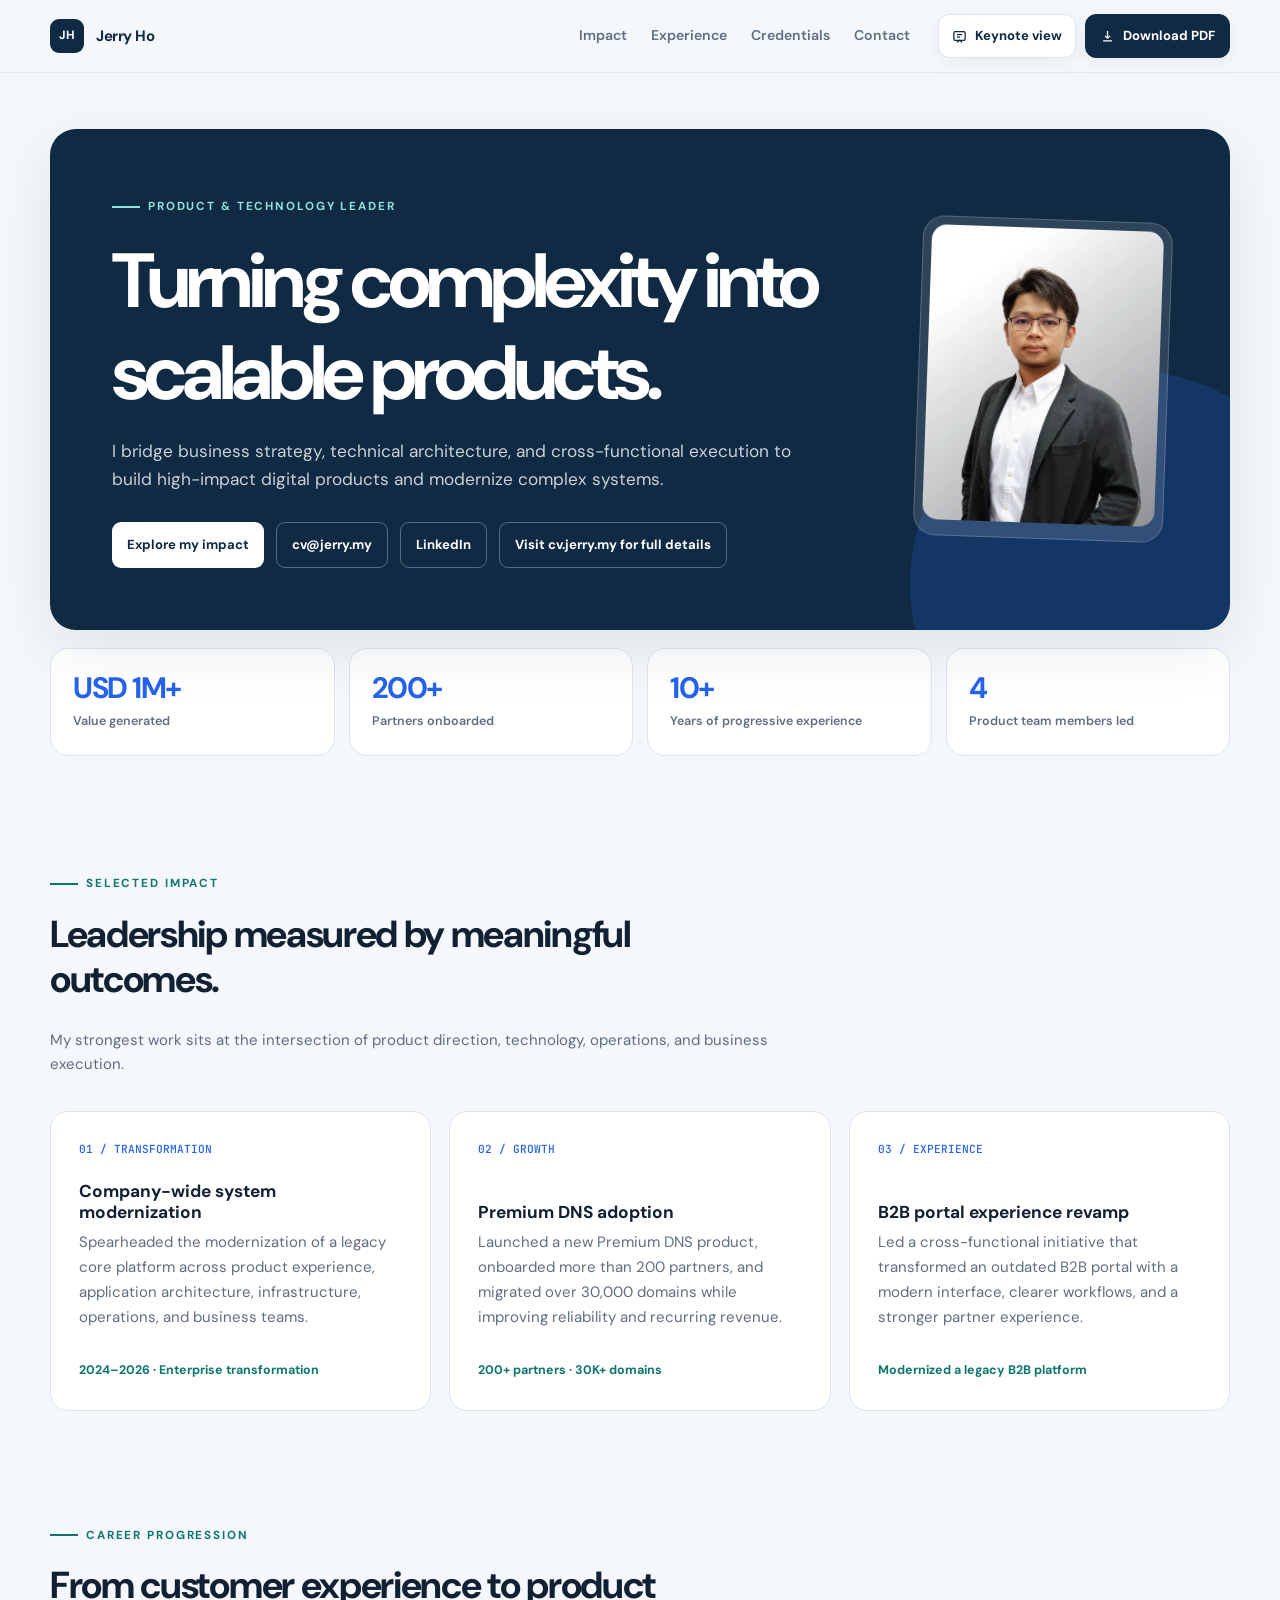
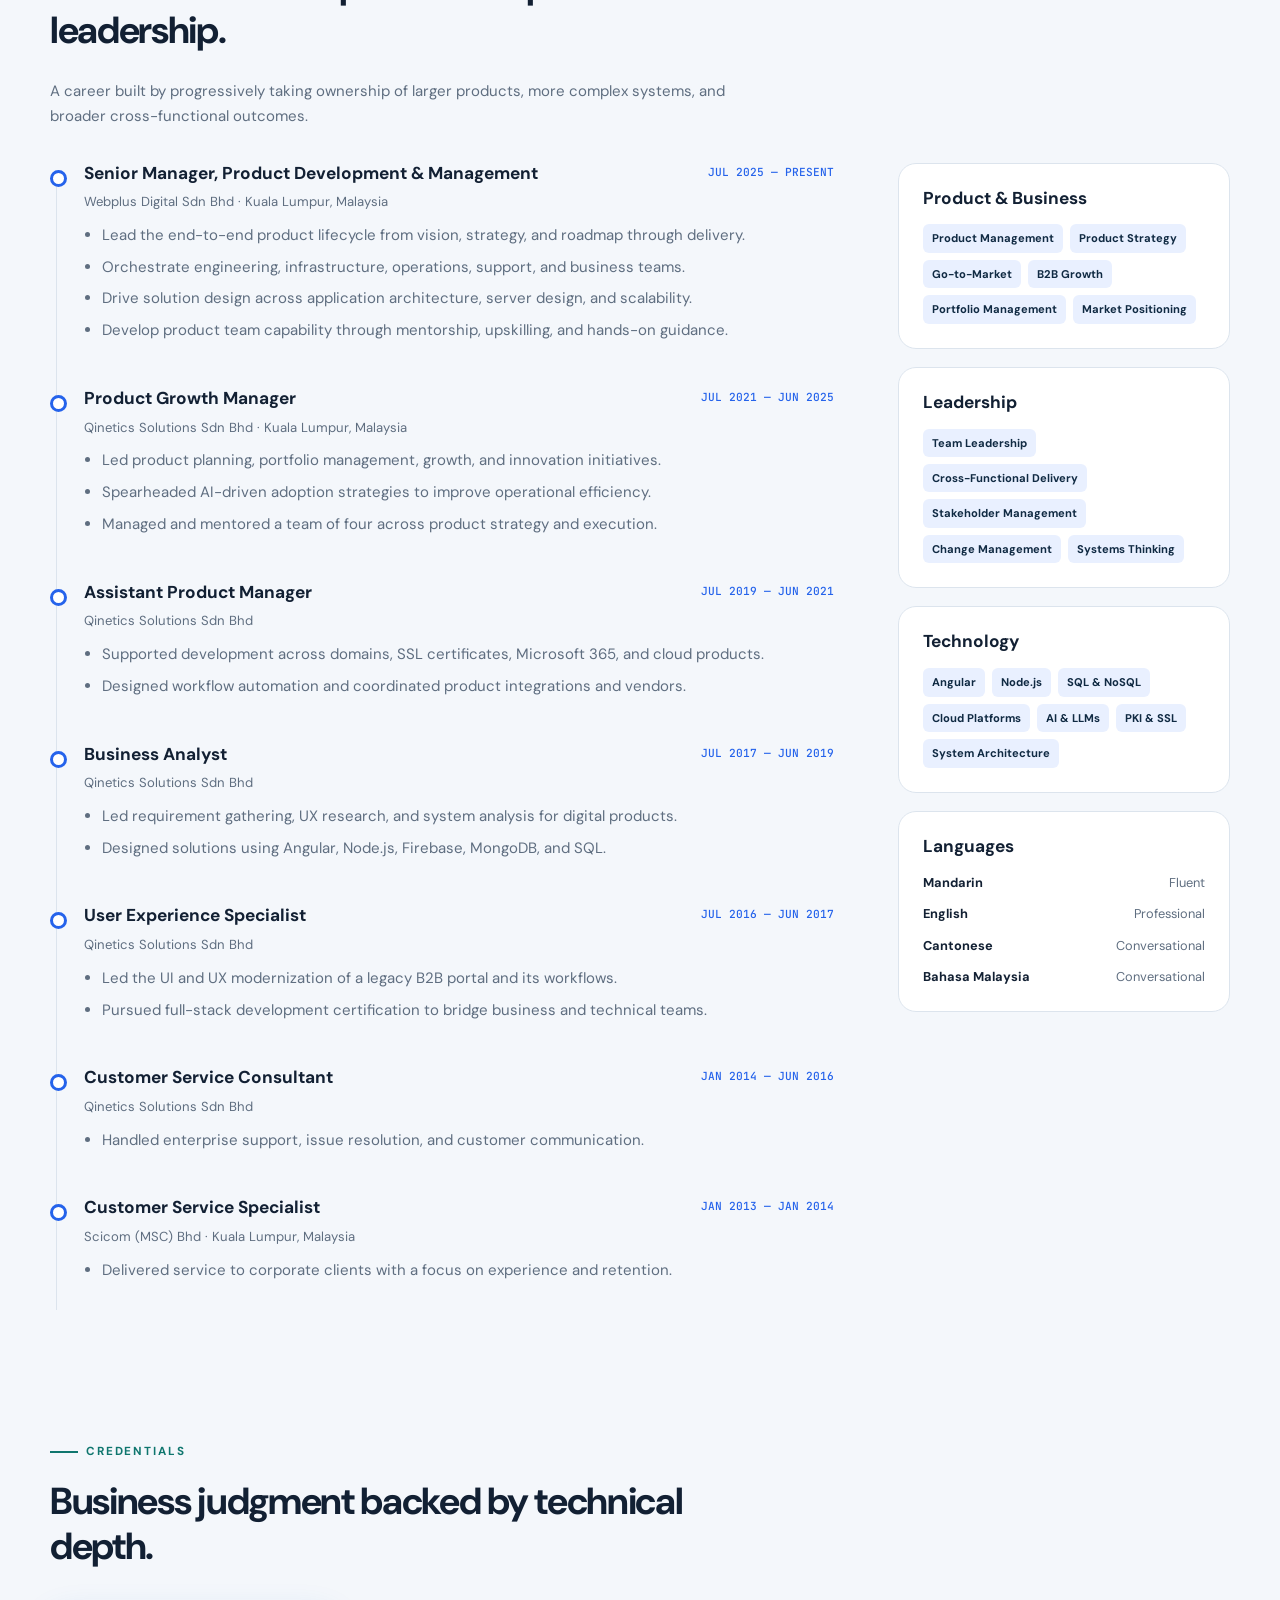
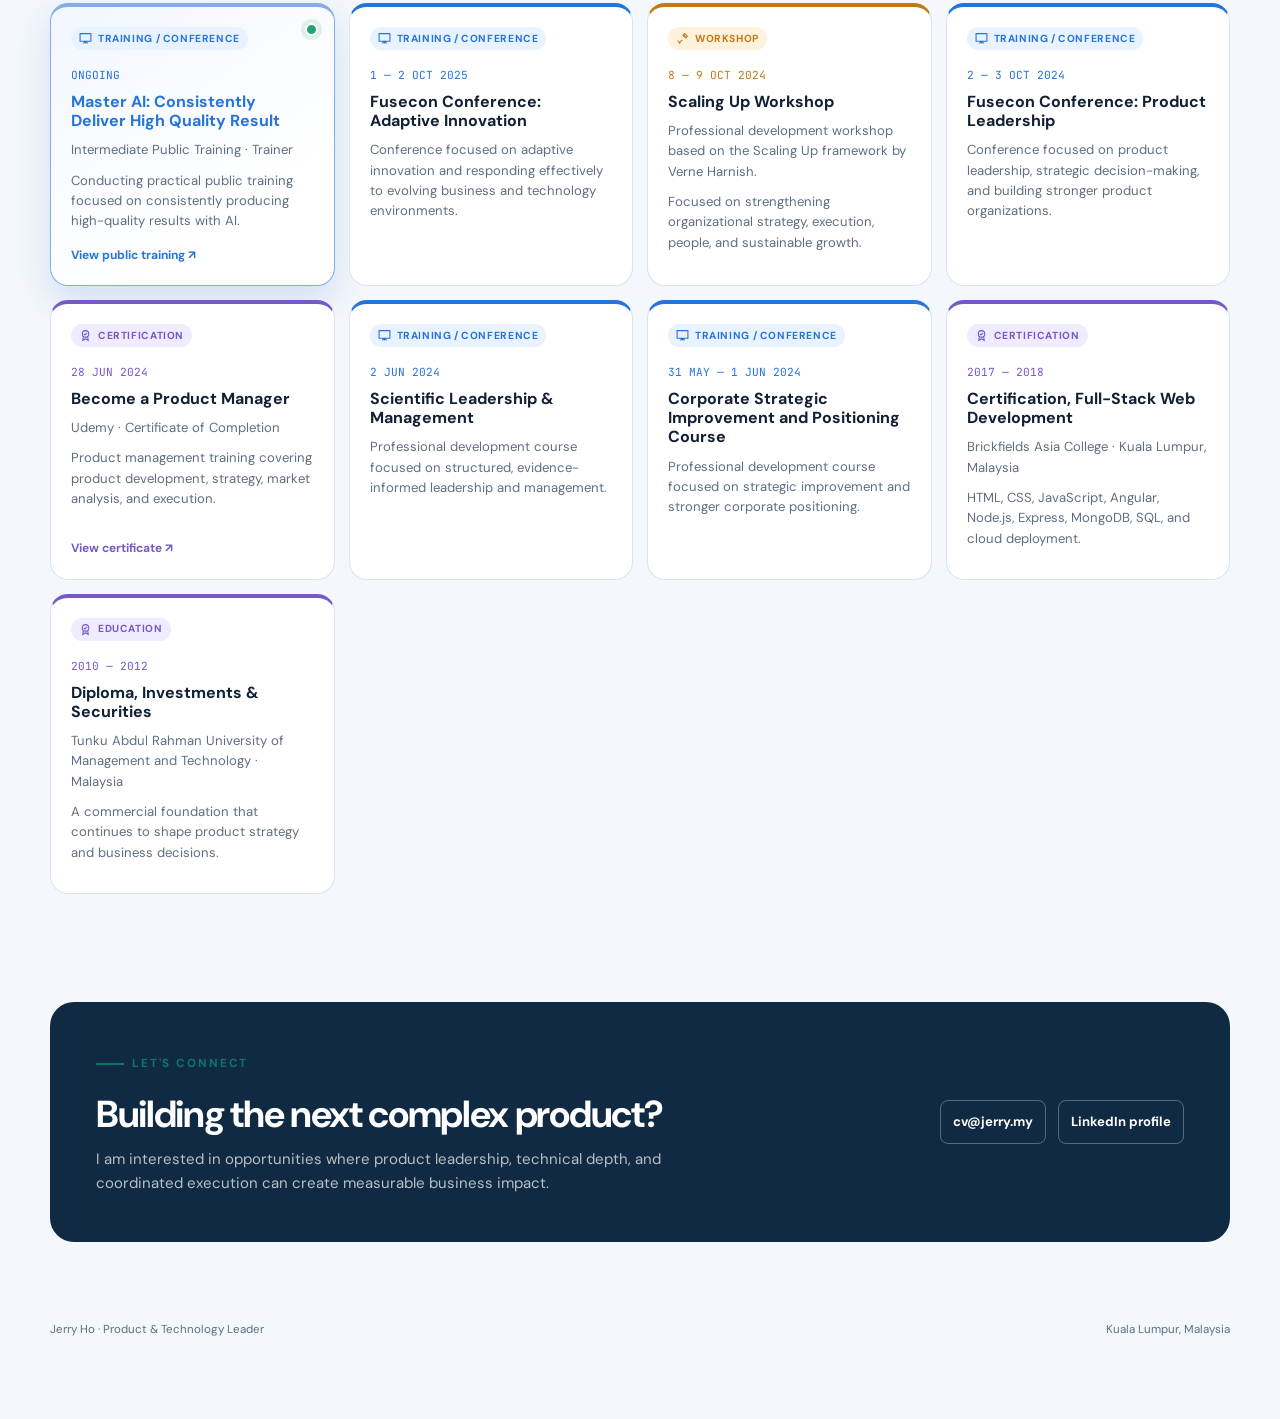
==== commit d2cf4e41: "updated" ====
--- a/index.html
+++ b/index.html
@@ -227,6 +227,10 @@
             display: none;
         }
 
+        .pdf-only {
+            display: none;
+        }
+
         body.keynote-mode .executive-view {
             display: none;
         }
@@ -1258,6 +1262,10 @@
                 display: none !important;
             }
 
+            .pdf-only {
+                display: inline-flex !important;
+            }
+
             .page-shell {
                 width: 1180px;
                 max-width: none;
@@ -1440,6 +1448,8 @@
                     <a class="action-link secondary" href="mailto:cv@jerry.my">cv@jerry.my</a>
                     <a class="action-link secondary" href="https://www.linkedin.com/in/jerry-ho-407148129/"
                         target="_blank" rel="noopener noreferrer">LinkedIn</a>
+                    <a class="action-link secondary pdf-only" href="https://cv.jerry.my" target="_blank"
+                        rel="noopener noreferrer">Visit cv.jerry.my for full details</a>
                 </div>
             </div>
             <div class="portrait-wrap">
@@ -1837,6 +1847,8 @@
                     <a class="action-link" href="mailto:cv@jerry.my">Start a conversation</a>
                     <a class="action-link secondary" href="https://www.linkedin.com/in/jerry-ho-407148129/"
                         target="_blank" rel="noopener noreferrer">LinkedIn</a>
+                    <a class="action-link secondary pdf-only" href="https://cv.jerry.my" target="_blank"
+                        rel="noopener noreferrer">Visit cv.jerry.my for full details</a>
                 </div>
             </div>
             <div class="keynote-profile">
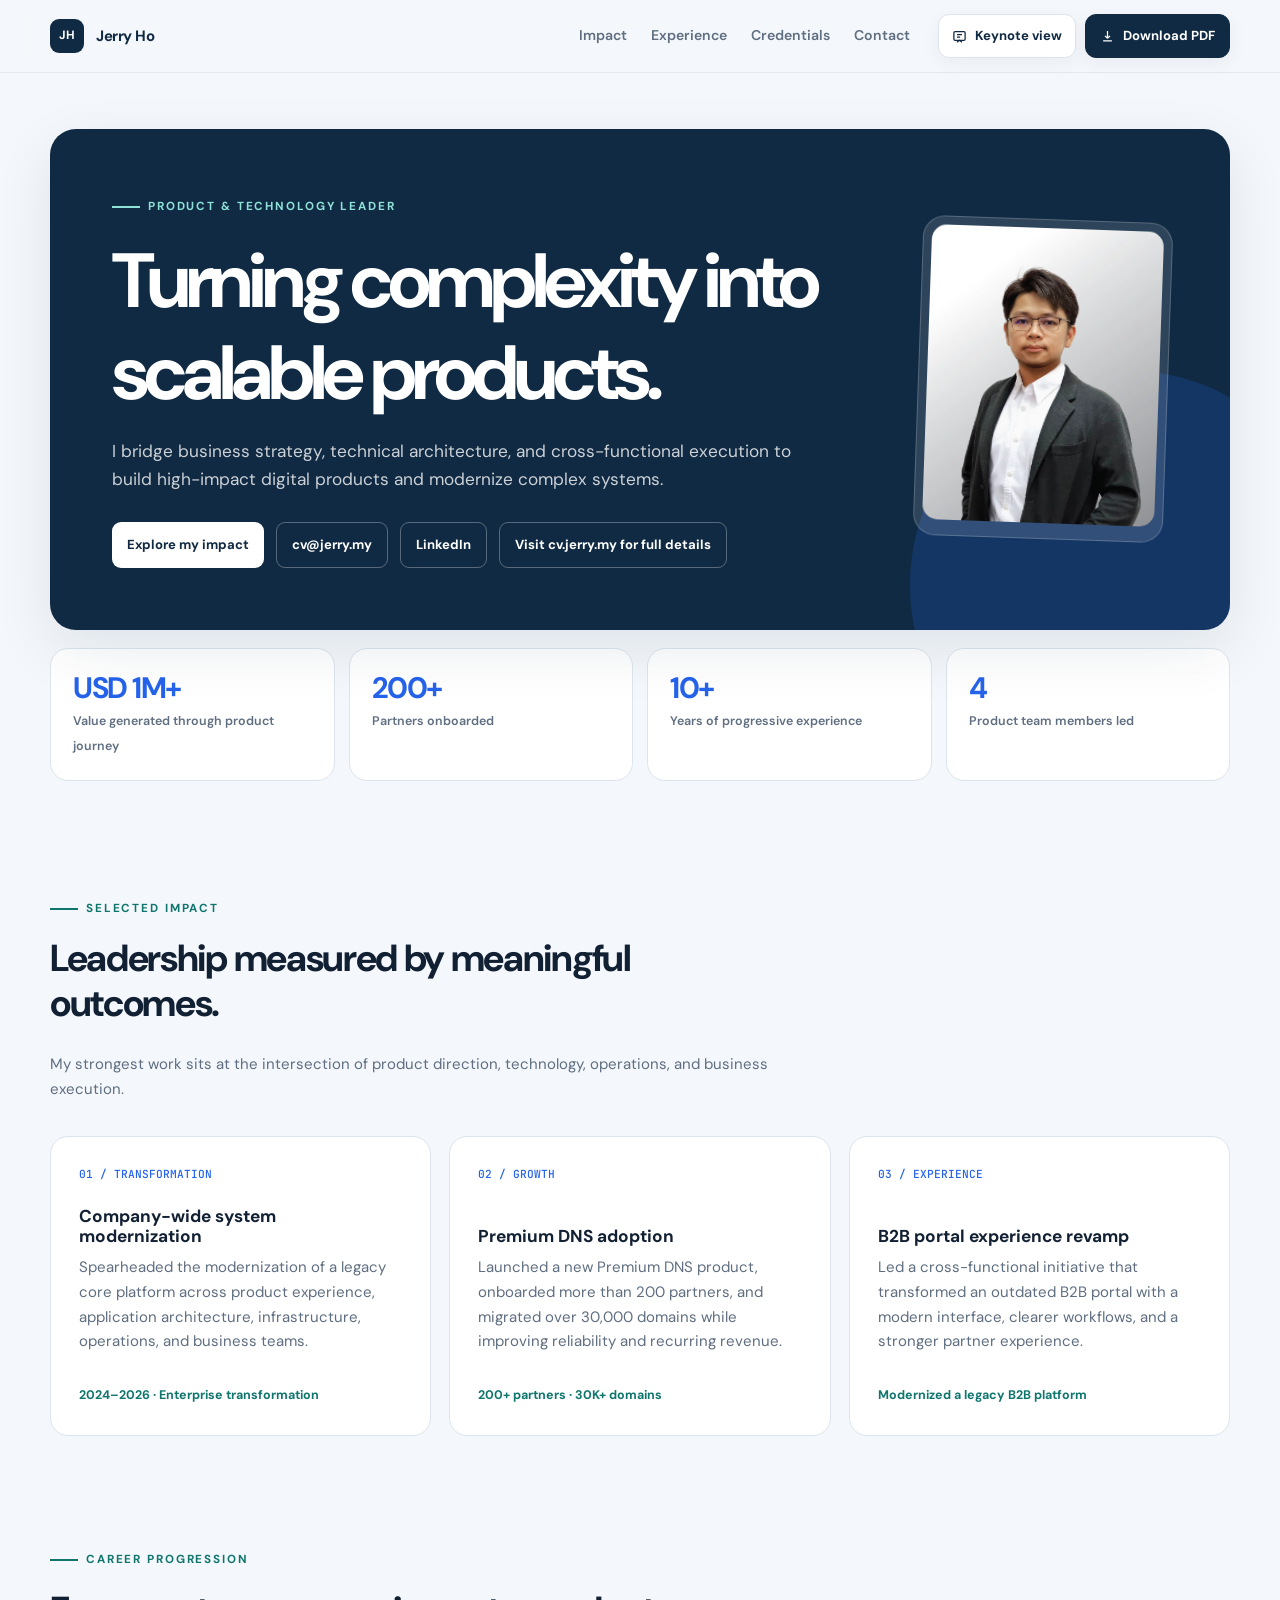
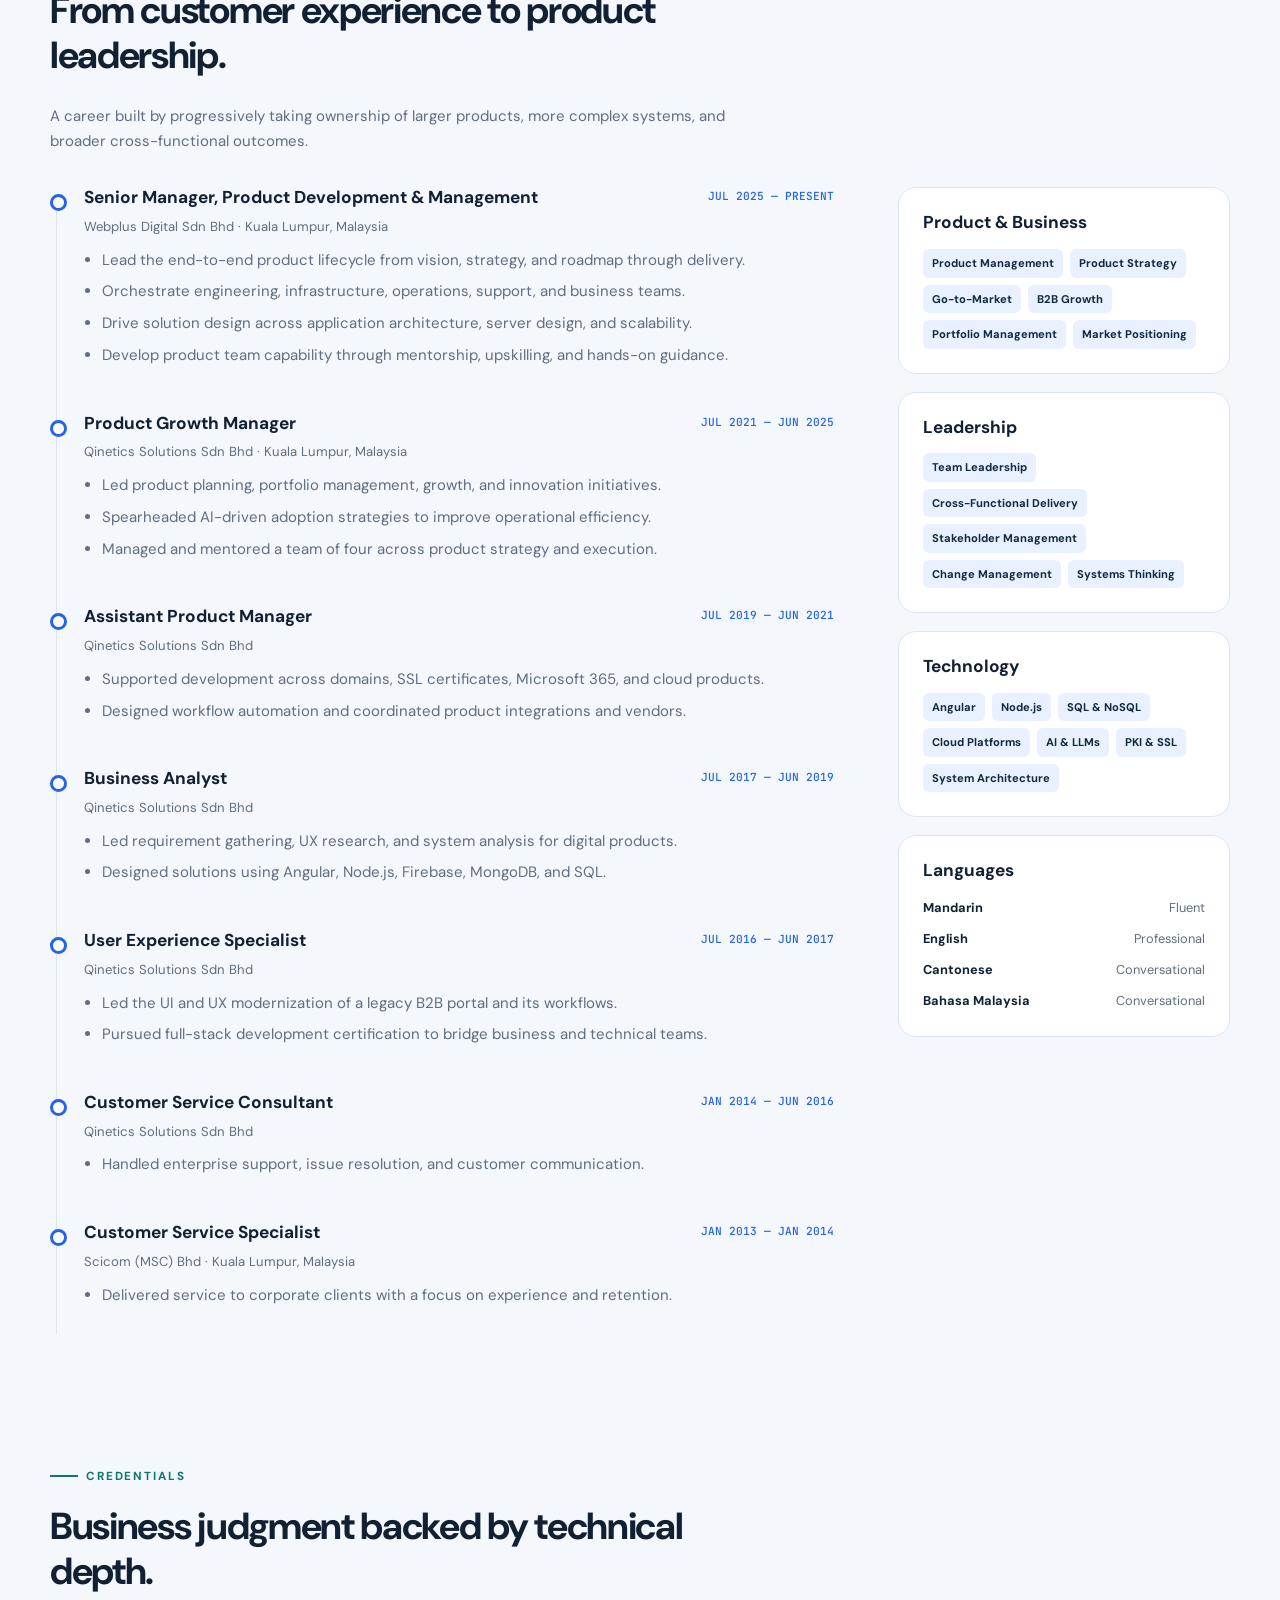
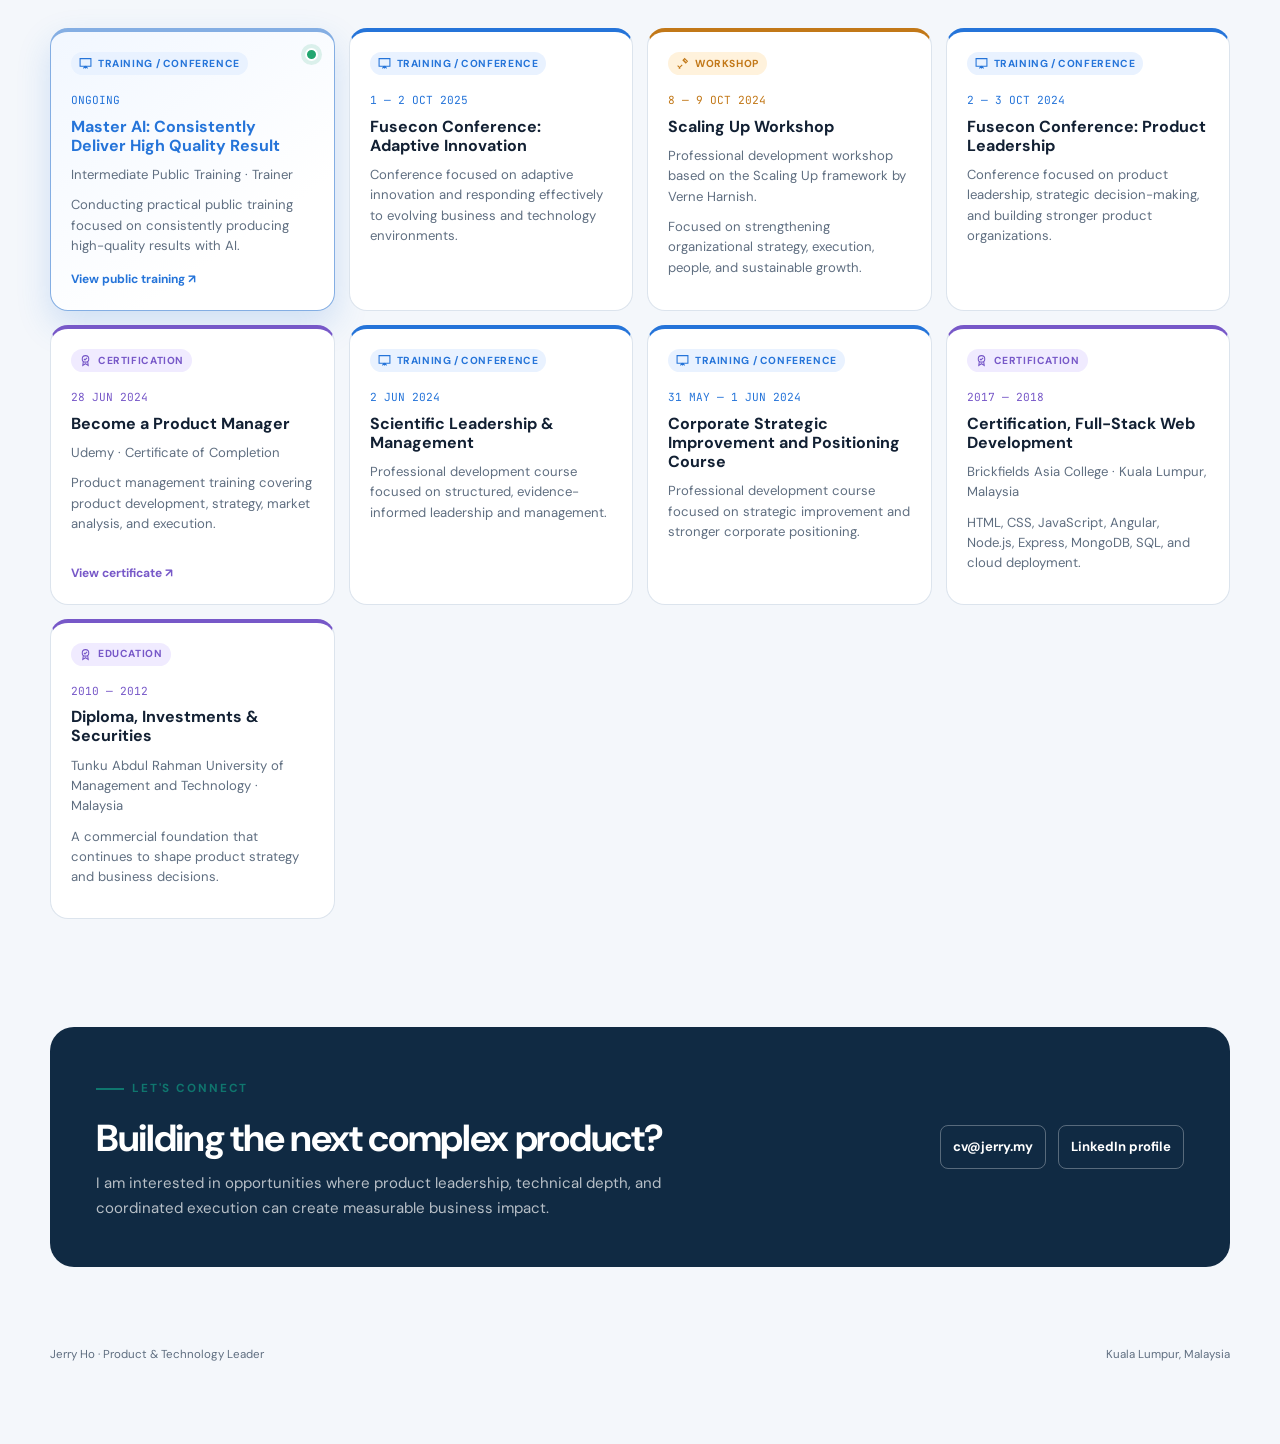
==== commit 0b275dd0: "updated" ====
--- a/index.html
+++ b/index.html
@@ -1460,7 +1460,7 @@
         <section class="metrics" aria-label="Career highlights">
             <div class="metric">
                 <strong>USD 1M+</strong>
-                <span>Value generated</span>
+                <span>Value generated through product journey</span>
             </div>
             <div class="metric">
                 <strong>200+</strong>
@@ -1543,10 +1543,13 @@
                             <span class="career-date">JUL 2025 — PRESENT</span>
                         </div>
                         <ul>
-                            <li>Lead the end-to-end product lifecycle from vision, strategy, and roadmap through delivery.</li>
+                            <li>Lead the end-to-end product lifecycle from vision, strategy, and roadmap through
+                                delivery.</li>
                             <li>Orchestrate engineering, infrastructure, operations, support, and business teams.</li>
-                            <li>Drive solution design across application architecture, server design, and scalability.</li>
-                            <li>Develop product team capability through mentorship, upskilling, and hands-on guidance.</li>
+                            <li>Drive solution design across application architecture, server design, and scalability.
+                            </li>
+                            <li>Develop product team capability through mentorship, upskilling, and hands-on guidance.
+                            </li>
                         </ul>
                     </article>
 
@@ -1574,7 +1577,8 @@
                             <span class="career-date">JUL 2019 — JUN 2021</span>
                         </div>
                         <ul>
-                            <li>Supported development across domains, SSL certificates, Microsoft 365, and cloud products.</li>
+                            <li>Supported development across domains, SSL certificates, Microsoft 365, and cloud
+                                products.</li>
                             <li>Designed workflow automation and coordinated product integrations and vendors.</li>
                         </ul>
                     </article>
@@ -1603,7 +1607,8 @@
                         </div>
                         <ul>
                             <li>Led the UI and UX modernization of a legacy B2B portal and its workflows.</li>
-                            <li>Pursued full-stack development certification to bridge business and technical teams.</li>
+                            <li>Pursued full-stack development certification to bridge business and technical teams.
+                            </li>
                         </ul>
                     </article>
 
@@ -1689,8 +1694,8 @@
             <div class="credential-grid">
                 <article class="credential credential--training credential--featured">
                     <span class="credential-type">
-                        <svg class="credential-icon" viewBox="0 0 24 24" fill="none" stroke="currentColor" stroke-width="2"
-                            aria-hidden="true">
+                        <svg class="credential-icon" viewBox="0 0 24 24" fill="none" stroke="currentColor"
+                            stroke-width="2" aria-hidden="true">
                             <path d="M2 3h20v14H2zM8 21l4-4 4 4M12 17v4" />
                         </svg>
                         Training / Conference
@@ -1698,26 +1703,28 @@
                     <span class="credential-date">ONGOING</span>
                     <h3>Master AI: Consistently Deliver High Quality Result</h3>
                     <p>Intermediate Public Training · Trainer</p>
-                    <p>Conducting practical public training focused on consistently producing high-quality results with AI.</p>
+                    <p>Conducting practical public training focused on consistently producing high-quality results with
+                        AI.</p>
                     <a class="credential-link" href="https://fishie.my/programs" target="_blank"
                         rel="noopener noreferrer">View public training ↗</a>
                 </article>
                 <article class="credential credential--training">
                     <span class="credential-type">
-                        <svg class="credential-icon" viewBox="0 0 24 24" fill="none" stroke="currentColor" stroke-width="2"
-                            aria-hidden="true">
+                        <svg class="credential-icon" viewBox="0 0 24 24" fill="none" stroke="currentColor"
+                            stroke-width="2" aria-hidden="true">
                             <path d="M2 3h20v14H2zM8 21l4-4 4 4M12 17v4" />
                         </svg>
                         Training / Conference
                     </span>
                     <span class="credential-date">1 — 2 OCT 2025</span>
                     <h3>Fusecon Conference: Adaptive Innovation</h3>
-                    <p>Conference focused on adaptive innovation and responding effectively to evolving business and technology environments.</p>
+                    <p>Conference focused on adaptive innovation and responding effectively to evolving business and
+                        technology environments.</p>
                 </article>
                 <article class="credential credential--workshop">
                     <span class="credential-type">
-                        <svg class="credential-icon" viewBox="0 0 24 24" fill="none" stroke="currentColor" stroke-width="2"
-                            aria-hidden="true">
+                        <svg class="credential-icon" viewBox="0 0 24 24" fill="none" stroke="currentColor"
+                            stroke-width="2" aria-hidden="true">
                             <path d="m14 6 4 4M5 21l6.5-6.5M16 3l5 5-3 3-5-5zM3 16l5 5" />
                         </svg>
                         Workshop
@@ -1729,20 +1736,21 @@
                 </article>
                 <article class="credential credential--training">
                     <span class="credential-type">
-                        <svg class="credential-icon" viewBox="0 0 24 24" fill="none" stroke="currentColor" stroke-width="2"
-                            aria-hidden="true">
+                        <svg class="credential-icon" viewBox="0 0 24 24" fill="none" stroke="currentColor"
+                            stroke-width="2" aria-hidden="true">
                             <path d="M2 3h20v14H2zM8 21l4-4 4 4M12 17v4" />
                         </svg>
                         Training / Conference
                     </span>
                     <span class="credential-date">2 — 3 OCT 2024</span>
                     <h3>Fusecon Conference: Product Leadership</h3>
-                    <p>Conference focused on product leadership, strategic decision-making, and building stronger product organizations.</p>
+                    <p>Conference focused on product leadership, strategic decision-making, and building stronger
+                        product organizations.</p>
                 </article>
                 <article class="credential credential--certification">
                     <span class="credential-type">
-                        <svg class="credential-icon" viewBox="0 0 24 24" fill="none" stroke="currentColor" stroke-width="2"
-                            aria-hidden="true">
+                        <svg class="credential-icon" viewBox="0 0 24 24" fill="none" stroke="currentColor"
+                            stroke-width="2" aria-hidden="true">
                             <circle cx="12" cy="9" r="6" />
                             <path d="m9 9 2 2 4-4M8 14l-1 7 5-3 5 3-1-7" />
                         </svg>
@@ -1751,38 +1759,41 @@
                     <span class="credential-date">28 JUN 2024</span>
                     <h3>Become a Product Manager</h3>
                     <p>Udemy · Certificate of Completion</p>
-                    <p>Product management training covering product development, strategy, market analysis, and execution.</p>
+                    <p>Product management training covering product development, strategy, market analysis, and
+                        execution.</p>
                     <a class="credential-link" href="udemy_product_manager.pdf" target="_blank"
                         rel="noopener noreferrer">View certificate ↗</a>
                 </article>
                 <article class="credential credential--training">
                     <span class="credential-type">
-                        <svg class="credential-icon" viewBox="0 0 24 24" fill="none" stroke="currentColor" stroke-width="2"
-                            aria-hidden="true">
+                        <svg class="credential-icon" viewBox="0 0 24 24" fill="none" stroke="currentColor"
+                            stroke-width="2" aria-hidden="true">
                             <path d="M2 3h20v14H2zM8 21l4-4 4 4M12 17v4" />
                         </svg>
                         Training / Conference
                     </span>
                     <span class="credential-date">2 JUN 2024</span>
                     <h3>Scientific Leadership &amp; Management</h3>
-                    <p>Professional development course focused on structured, evidence-informed leadership and management.</p>
+                    <p>Professional development course focused on structured, evidence-informed leadership and
+                        management.</p>
                 </article>
                 <article class="credential credential--training">
                     <span class="credential-type">
-                        <svg class="credential-icon" viewBox="0 0 24 24" fill="none" stroke="currentColor" stroke-width="2"
-                            aria-hidden="true">
+                        <svg class="credential-icon" viewBox="0 0 24 24" fill="none" stroke="currentColor"
+                            stroke-width="2" aria-hidden="true">
                             <path d="M2 3h20v14H2zM8 21l4-4 4 4M12 17v4" />
                         </svg>
                         Training / Conference
                     </span>
                     <span class="credential-date">31 MAY — 1 JUN 2024</span>
                     <h3>Corporate Strategic Improvement and Positioning Course</h3>
-                    <p>Professional development course focused on strategic improvement and stronger corporate positioning.</p>
+                    <p>Professional development course focused on strategic improvement and stronger corporate
+                        positioning.</p>
                 </article>
                 <article class="credential credential--certification">
                     <span class="credential-type">
-                        <svg class="credential-icon" viewBox="0 0 24 24" fill="none" stroke="currentColor" stroke-width="2"
-                            aria-hidden="true">
+                        <svg class="credential-icon" viewBox="0 0 24 24" fill="none" stroke="currentColor"
+                            stroke-width="2" aria-hidden="true">
                             <circle cx="12" cy="9" r="6" />
                             <path d="m9 9 2 2 4-4M8 14l-1 7 5-3 5 3-1-7" />
                         </svg>
@@ -1795,8 +1806,8 @@
                 </article>
                 <article class="credential credential--certification">
                     <span class="credential-type">
-                        <svg class="credential-icon" viewBox="0 0 24 24" fill="none" stroke="currentColor" stroke-width="2"
-                            aria-hidden="true">
+                        <svg class="credential-icon" viewBox="0 0 24 24" fill="none" stroke="currentColor"
+                            stroke-width="2" aria-hidden="true">
                             <circle cx="12" cy="9" r="6" />
                             <path d="m9 9 2 2 4-4M8 14l-1 7 5-3 5 3-1-7" />
                         </svg>
@@ -1860,7 +1871,7 @@
         <section class="keynote-proof" aria-label="Keynote proof points">
             <div class="proof-card">
                 <strong>USD 1M+</strong>
-                <span>Value generated through product growth</span>
+                <span>Value generated through product journey</span>
             </div>
             <div class="proof-card">
                 <strong>200+</strong>
@@ -1882,28 +1893,32 @@
                     <span class="eyebrow">Signature outcomes</span>
                     <h2>Where strategy became measurable impact.</h2>
                 </div>
-                <p>Selected initiatives that show how I lead through ambiguity, coordinate complex execution, and deliver outcomes.</p>
+                <p>Selected initiatives that show how I lead through ambiguity, coordinate complex execution, and
+                    deliver outcomes.</p>
             </div>
             <div class="signature-grid">
                 <article class="signature-card">
                     <span class="signature-number">01 / TRANSFORM</span>
                     <div>
                         <h3>Modernized a legacy core platform</h3>
-                        <p>Orchestrated product, engineering, infrastructure, operations, support, and business teams through a company-wide system transformation.</p>
+                        <p>Orchestrated product, engineering, infrastructure, operations, support, and business teams
+                            through a company-wide system transformation.</p>
                     </div>
                 </article>
                 <article class="signature-card">
                     <span class="signature-number">02 / GROW</span>
                     <div>
                         <h3>Scaled Premium DNS adoption</h3>
-                        <p>Launched and scaled a new product across more than 200 partners and 30,000 domains, improving reliability and recurring value.</p>
+                        <p>Launched and scaled a new product across more than 200 partners and 30,000 domains, improving
+                            reliability and recurring value.</p>
                     </div>
                 </article>
                 <article class="signature-card">
                     <span class="signature-number">03 / BUILD CAPABILITY</span>
                     <div>
                         <h3>Connected product leadership with technical depth</h3>
-                        <p>Built credibility across business and engineering through hands-on full-stack, cloud, architecture, automation, and AI experience.</p>
+                        <p>Built credibility across business and engineering through hands-on full-stack, cloud,
+                            architecture, automation, and AI experience.</p>
                     </div>
                 </article>
             </div>
@@ -1915,7 +1930,8 @@
                     <span class="eyebrow">Leadership operating model</span>
                     <h2>Three capabilities that compound.</h2>
                 </div>
-                <p>I work as the orchestration layer that turns competing priorities and technical complexity into aligned execution.</p>
+                <p>I work as the orchestration layer that turns competing priorities and technical complexity into
+                    aligned execution.</p>
             </div>
             <div class="operating-grid">
                 <article class="operating-card">
@@ -1925,14 +1941,16 @@
                         <path d="M12 2v3M22 12h-3M12 22v-3M2 12h3" />
                     </svg>
                     <h3>Product direction</h3>
-                    <p>Shape vision, strategy, portfolios, roadmaps, positioning, and go-to-market decisions around real business outcomes.</p>
+                    <p>Shape vision, strategy, portfolios, roadmaps, positioning, and go-to-market decisions around real
+                        business outcomes.</p>
                 </article>
                 <article class="operating-card">
                     <svg viewBox="0 0 24 24" fill="none" stroke="currentColor" stroke-width="2" aria-hidden="true">
                         <path d="m8 9-4 3 4 3M16 9l4 3-4 3M14 5l-4 14" />
                     </svg>
                     <h3>Technical fluency</h3>
-                    <p>Engage deeply with architecture, infrastructure, cloud, development, security, automation, and AI.</p>
+                    <p>Engage deeply with architecture, infrastructure, cloud, development, security, automation, and
+                        AI.</p>
                 </article>
                 <article class="operating-card">
                     <svg viewBox="0 0 24 24" fill="none" stroke="currentColor" stroke-width="2" aria-hidden="true">
@@ -1942,7 +1960,8 @@
                         <path d="m9 11 6-4M9 13l6 4" />
                     </svg>
                     <h3>Execution orchestration</h3>
-                    <p>Align stakeholders, unblock teams, resolve cross-domain challenges, and maintain delivery momentum under uncertainty.</p>
+                    <p>Align stakeholders, unblock teams, resolve cross-domain challenges, and maintain delivery
+                        momentum under uncertainty.</p>
                 </article>
             </div>
         </section>
@@ -1953,7 +1972,8 @@
                     <span class="eyebrow">Career arc</span>
                     <h2>Progressively wider ownership.</h2>
                 </div>
-                <p>Every career step added a new perspective that now strengthens how I lead complex product organizations.</p>
+                <p>Every career step added a new perspective that now strengthens how I lead complex product
+                    organizations.</p>
             </div>
             <div class="keynote-arc">
                 <div class="arc-line">
@@ -1987,20 +2007,23 @@
                     <span class="eyebrow">Current edge</span>
                     <h2>Leading, learning, and teaching AI.</h2>
                 </div>
-                <p>My current focus is helping people and organizations turn AI capability into repeatable, high-quality results.</p>
+                <p>My current focus is helping people and organizations turn AI capability into repeatable, high-quality
+                    results.</p>
             </div>
             <div class="current-edge">
                 <article class="edge-main">
                     <span class="eyebrow">Ongoing public training</span>
                     <h3>Master AI: Consistently Deliver High Quality Result</h3>
-                    <p>Conducting an intermediate public training program focused on practical methods for producing reliable, high-quality outcomes with AI.</p>
+                    <p>Conducting an intermediate public training program focused on practical methods for producing
+                        reliable, high-quality outcomes with AI.</p>
                     <a class="credential-link" href="https://fishie.my/programs" target="_blank"
                         rel="noopener noreferrer">Explore the training program ↗</a>
                 </article>
                 <article class="edge-side">
                     <span class="eyebrow">Continued development</span>
                     <h3>Adaptive innovation, product leadership, and scaling</h3>
-                    <p>Recent learning includes Fusecon Adaptive Innovation, Fusecon Product Leadership, Scaling Up, strategic positioning, and scientific leadership.</p>
+                    <p>Recent learning includes Fusecon Adaptive Innovation, Fusecon Product Leadership, Scaling Up,
+                        strategic positioning, and scientific leadership.</p>
                 </article>
             </div>
         </section>
@@ -2010,7 +2033,8 @@
                 <div>
                     <span class="eyebrow">The opportunity</span>
                     <h2>Build the next complex product with clarity.</h2>
-                    <p>I bring the product judgment, technical fluency, and coordinated execution needed to turn ambitious ideas into scalable outcomes.</p>
+                    <p>I bring the product judgment, technical fluency, and coordinated execution needed to turn
+                        ambitious ideas into scalable outcomes.</p>
                 </div>
                 <div class="contact-row">
                     <a class="contact-link" href="mailto:cv@jerry.my">cv@jerry.my</a>
@@ -2054,4 +2078,4 @@
     </script>
 </body>
 
-</html>
+</html>
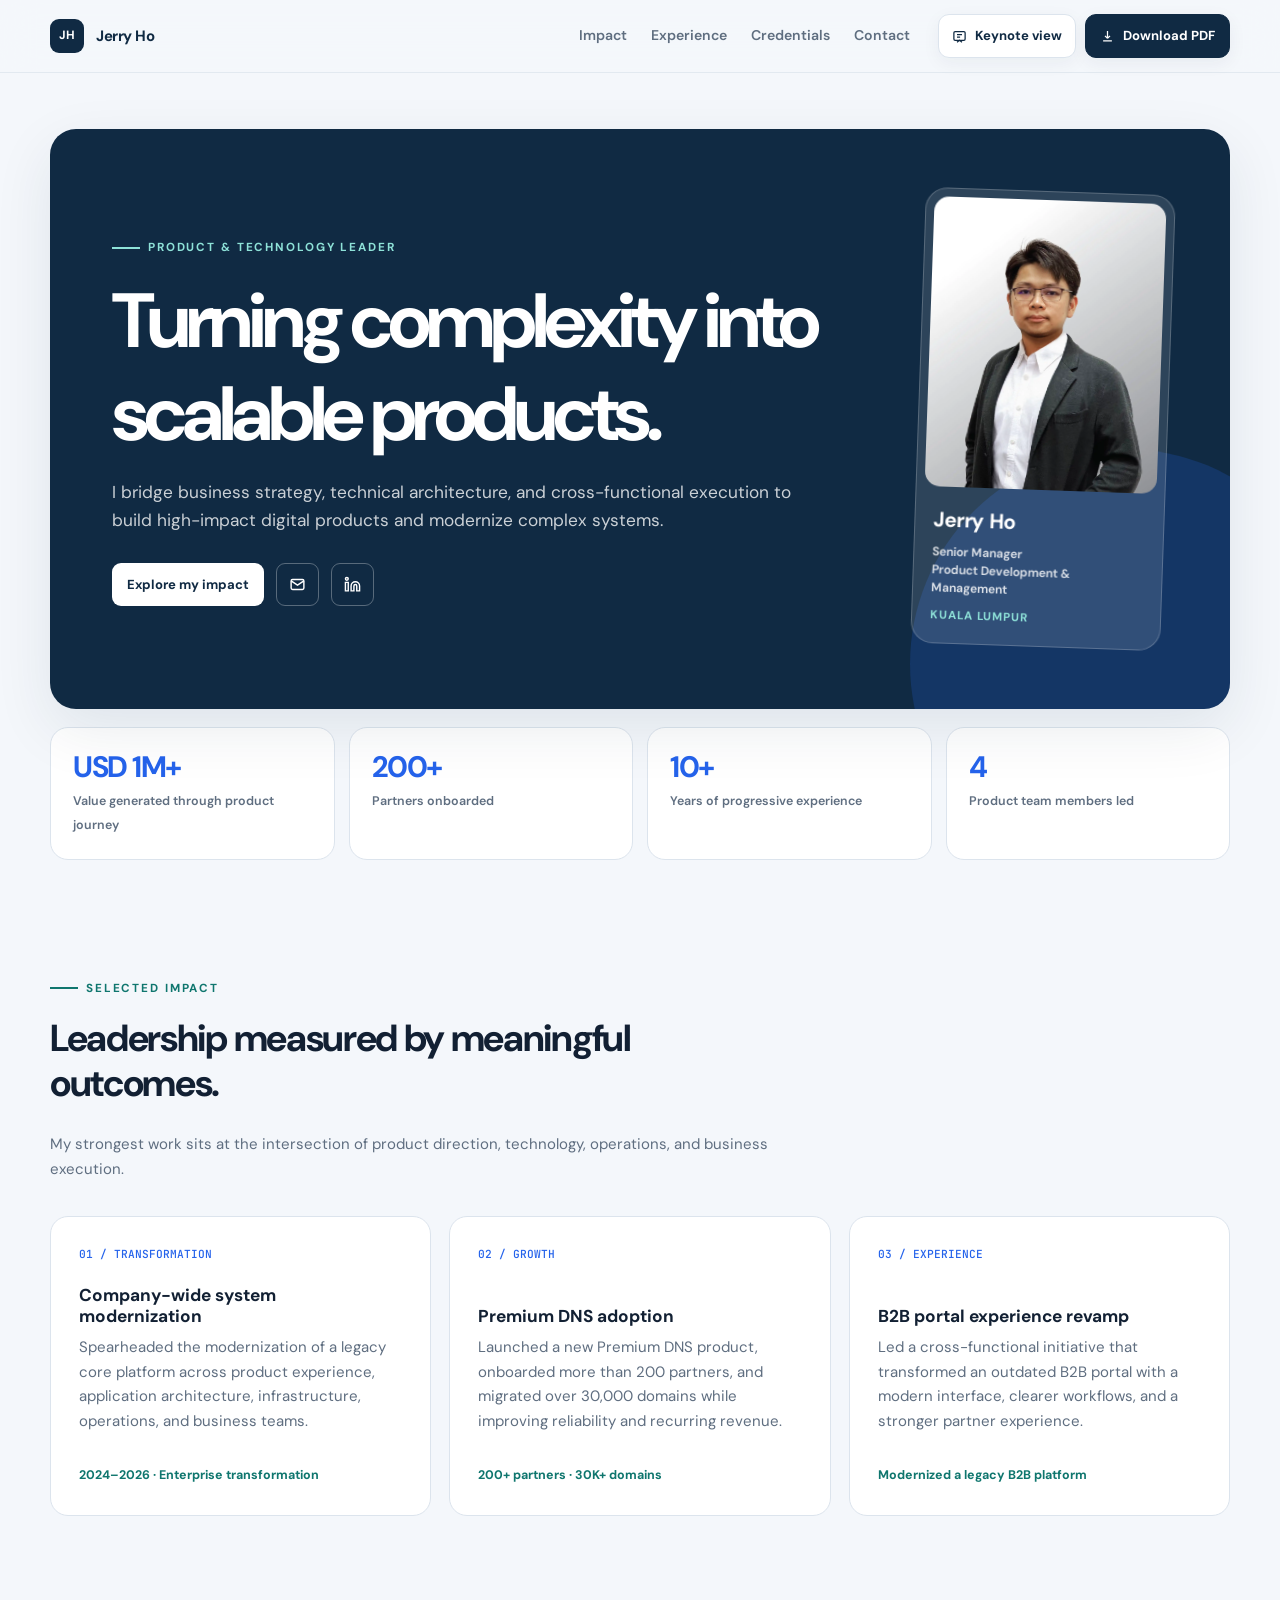
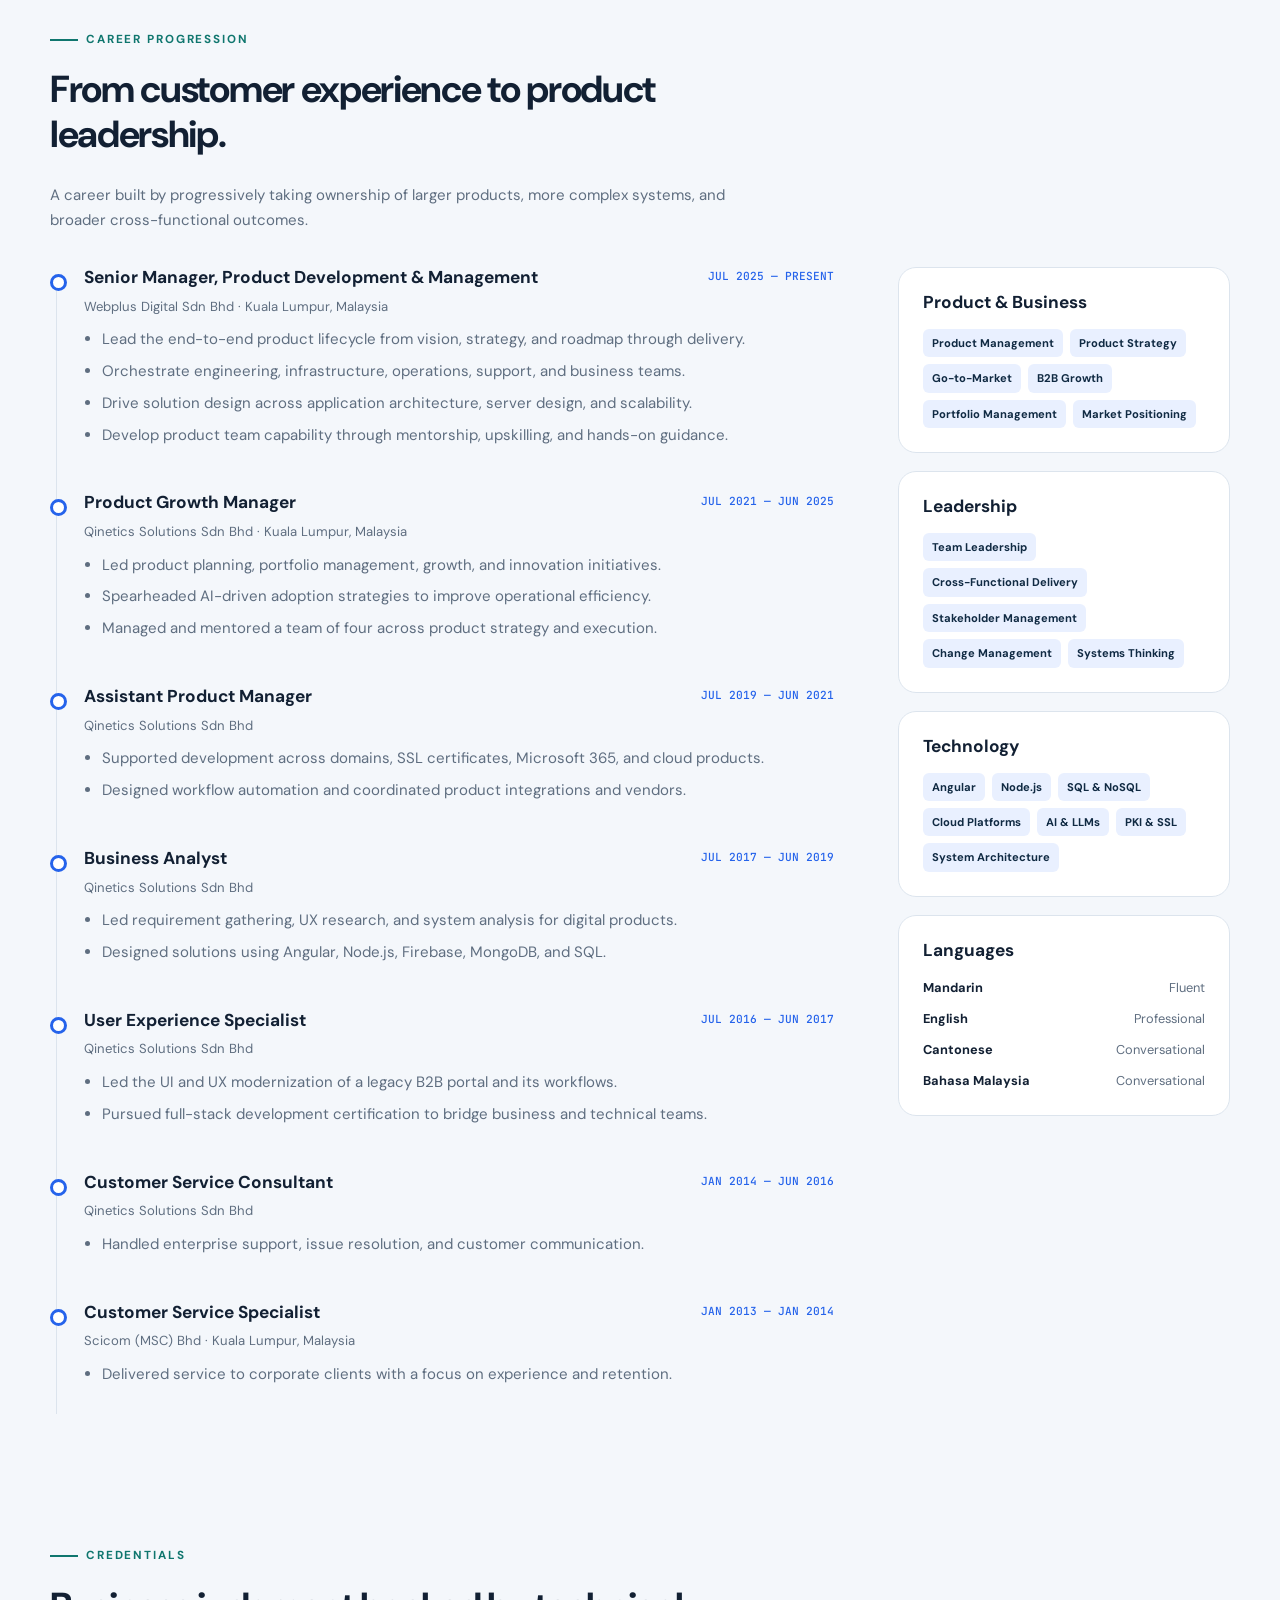
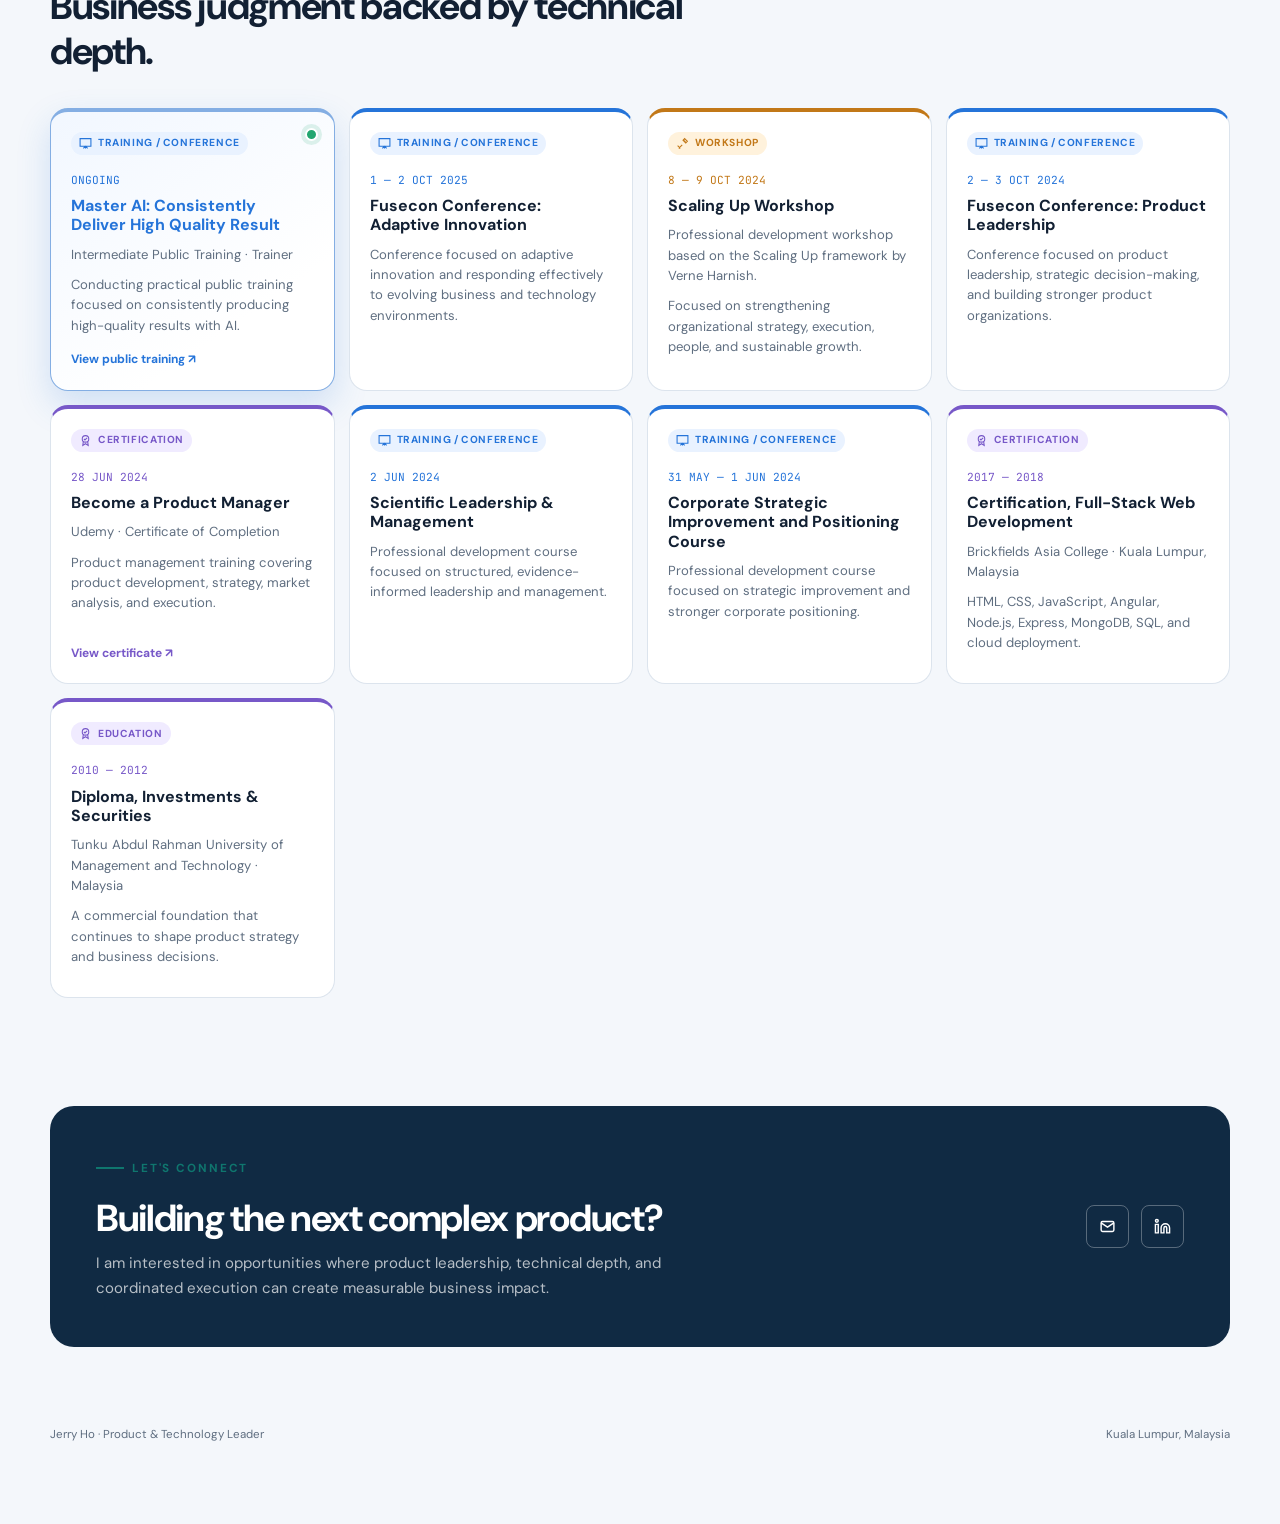
==== commit 9bd7f3f1: "updated" ====
--- a/index.html
+++ b/index.html
@@ -228,7 +228,7 @@
         }
 
         .pdf-only {
-            display: none;
+            display: none !important;
         }
 
         body.keynote-mode .executive-view {
@@ -274,7 +274,7 @@
         }
 
         .hero-content,
-        .portrait-wrap {
+        .portrait-card {
             position: relative;
             z-index: 1;
         }
@@ -302,6 +302,41 @@
             color: #8ee2d8;
         }
 
+        .profile-name,
+        .profile-role,
+        .profile-role-line,
+        .profile-location {
+            display: block;
+        }
+
+        .portrait-card .hero-identity {
+            padding: 16px 10px 10px;
+        }
+
+        .portrait-card .hero-identity .profile-name {
+            margin-bottom: 7px;
+            color: white;
+            font-size: 1.3rem;
+            font-weight: 700;
+            letter-spacing: -0.02em;
+        }
+
+        .portrait-card .hero-identity .profile-role {
+            color: rgba(255, 255, 255, 0.82);
+            font-size: 0.76rem;
+            font-weight: 650;
+            line-height: 1.45;
+        }
+
+        .profile-location {
+            margin-top: 9px;
+            color: #8ee2d8;
+            font-size: 0.72rem;
+            font-weight: 700;
+            letter-spacing: 0.08em;
+            text-transform: uppercase;
+        }
+
         .hero-subtitle {
             max-width: 690px;
             margin-bottom: 28px;
@@ -339,10 +374,58 @@
             border: 1px solid rgba(255, 255, 255, 0.3);
         }
 
-        .portrait-wrap {
+        .icon-action {
+            display: inline-grid;
+            width: 43px;
+            height: 43px;
+            padding: 0;
+            place-items: center;
+            flex: 0 0 auto;
+        }
+
+        .icon-action svg,
+        .website-action svg {
+            width: 17px;
+            height: 17px;
+        }
+
+        .website-action {
+            gap: 7px;
+        }
+
+        .copy-email {
+            position: relative;
+        }
+
+        .copy-email::after {
+            position: absolute;
+            bottom: calc(100% + 10px);
+            left: 50%;
+            z-index: 10;
+            padding: 7px 10px;
+            color: white;
+            background: #081b2d;
+            border-radius: 7px;
+            content: attr(data-tooltip);
+            font-size: 0.7rem;
+            line-height: 1;
+            opacity: 0;
+            pointer-events: none;
+            transform: translate(-50%, 5px);
+            transition: opacity 150ms ease, transform 150ms ease;
+            white-space: nowrap;
+        }
+
+        .copy-email:hover::after,
+        .copy-email:focus-visible::after,
+        .copy-email.is-copied::after {
+            opacity: 1;
+            transform: translate(-50%, 0);
+        }
+
+        .portrait-card {
             justify-self: end;
             width: 250px;
-            aspect-ratio: 4 / 5;
             padding: 8px;
             background: rgba(255, 255, 255, 0.12);
             border: 1px solid rgba(255, 255, 255, 0.2);
@@ -350,7 +433,13 @@
             transform: rotate(2deg);
         }
 
+        .portrait-wrap {
+            width: 100%;
+            aspect-ratio: 4 / 5;
+        }
+
         .portrait {
+            display: block;
             width: 100%;
             height: 100%;
             object-fit: cover;
@@ -824,11 +913,27 @@
             border-radius: 16px;
         }
 
-        .keynote-profile p {
+        .keynote-profile .profile-identity {
             margin: 12px 4px 2px;
+        }
+
+        .keynote-profile .profile-name {
+            margin-bottom: 6px;
+            color: white;
+            font-size: 0.96rem;
+            font-weight: 700;
+            letter-spacing: -0.01em;
+        }
+
+        .keynote-profile .profile-role {
             color: rgba(255, 255, 255, 0.72);
             font-size: 0.76rem;
             font-weight: 600;
+            line-height: 1.45;
+        }
+
+        .keynote-profile .profile-role-line {
+            white-space: nowrap;
         }
 
         .keynote-proof {
@@ -1067,7 +1172,7 @@
                 padding: 42px;
             }
 
-            .portrait-wrap {
+            .portrait-card {
                 width: 200px;
             }
 
@@ -1147,16 +1252,24 @@
                 padding: 28px;
             }
 
+            .portrait-card {
+                display: grid;
+                grid-template-columns: 92px minmax(0, 1fr);
+                align-items: center;
+                justify-self: stretch;
+                width: 100%;
+                margin-top: 8px;
+                gap: 14px;
+                transform: none;
+            }
+
             .portrait-wrap {
-                justify-self: start;
-                width: 120px;
+                width: 92px;
                 aspect-ratio: 1;
-                border-radius: 50%;
-                transform: none;
-            }
-
-            .portrait {
-                border-radius: 50%;
+            }
+
+            .portrait-card .hero-identity {
+                padding: 4px 8px 4px 0;
             }
 
             .metrics {
@@ -1200,8 +1313,24 @@
             }
 
             .keynote-profile {
-                justify-self: start;
-                width: 130px;
+                display: grid;
+                grid-template-columns: 92px minmax(0, 1fr);
+                align-items: center;
+                justify-self: stretch;
+                width: 100%;
+                margin-top: 24px;
+                padding: 10px;
+                gap: 14px;
+            }
+
+            .keynote-profile img {
+                width: 92px;
+                aspect-ratio: 1;
+                object-position: center top;
+            }
+
+            .keynote-profile .profile-identity {
+                margin: 0;
             }
 
             .keynote-proof {
@@ -1266,6 +1395,10 @@
                 display: inline-flex !important;
             }
 
+            .copy-email::after {
+                display: none !important;
+            }
+
             .page-shell {
                 width: 1180px;
                 max-width: none;
@@ -1287,13 +1420,17 @@
                 font-size: 2.35rem;
             }
 
-            .portrait-wrap {
+            .portrait-card {
                 justify-self: end;
                 width: 250px;
-                aspect-ratio: 4 / 5;
                 padding: 8px;
                 border-radius: 22px;
                 transform: rotate(2deg);
+            }
+
+            .portrait-wrap {
+                width: 100%;
+                aspect-ratio: 4 / 5;
             }
 
             .portrait {
@@ -1397,6 +1534,87 @@
             .keynote-close {
                 display: grid;
                 grid-template-columns: minmax(0, 1fr) auto;
+            }
+
+            body.keynote-mode .keynote-summary-page {
+                break-after: page;
+                break-inside: avoid-page;
+                page-break-after: always;
+                page-break-inside: avoid;
+            }
+
+            body.keynote-mode .keynote-summary-page .keynote-hero {
+                min-height: 330px;
+                padding: 34px;
+            }
+
+            body.keynote-mode .keynote-summary-page .keynote-hero h1 {
+                margin-bottom: 12px;
+                font-size: 3.2rem;
+            }
+
+            body.keynote-mode .keynote-summary-page .keynote-lead {
+                margin-bottom: 14px;
+                font-size: 0.92rem;
+            }
+
+            body.keynote-mode .keynote-summary-page .keynote-profile {
+                width: 190px;
+            }
+
+            body.keynote-mode .keynote-summary-page .keynote-profile .profile-role {
+                font-size: 0.64rem;
+            }
+
+            body.keynote-mode .keynote-summary-page .keynote-proof {
+                gap: 10px;
+                margin: 14px 0 18px;
+            }
+
+            body.keynote-mode .keynote-summary-page .proof-card {
+                padding: 16px;
+            }
+
+            body.keynote-mode .keynote-summary-page .proof-card strong {
+                font-size: 1.5rem;
+            }
+
+            body.keynote-mode .keynote-summary-page .keynote-section {
+                padding: 18px 0;
+            }
+
+            body.keynote-mode .keynote-summary-page .keynote-section-heading {
+                margin-bottom: 16px;
+            }
+
+            body.keynote-mode .keynote-summary-page .keynote-section-heading h2 {
+                font-size: 1.7rem;
+            }
+
+            body.keynote-mode .keynote-summary-page .keynote-section-heading p {
+                font-size: 0.75rem;
+            }
+
+            body.keynote-mode .keynote-summary-page .signature-card {
+                min-height: 180px;
+                padding: 20px;
+            }
+
+            body.keynote-mode .keynote-summary-page .signature-card h3 {
+                font-size: 1rem;
+            }
+
+            body.keynote-mode .keynote-summary-page .signature-card p,
+            body.keynote-mode .keynote-summary-page .operating-card p {
+                font-size: 0.72rem;
+            }
+
+            body.keynote-mode .keynote-summary-page .operating-card {
+                padding: 20px;
+            }
+
+            body.keynote-mode .keynote-summary-page .operating-card svg {
+                margin-bottom: 16px;
             }
         }
     </style>
@@ -1445,15 +1663,44 @@
                 </p>
                 <div class="hero-actions">
                     <a class="action-link" href="#achievements">Explore my impact</a>
-                    <a class="action-link secondary" href="mailto:cv@jerry.my">cv@jerry.my</a>
-                    <a class="action-link secondary" href="https://www.linkedin.com/in/jerry-ho-407148129/"
-                        target="_blank" rel="noopener noreferrer">LinkedIn</a>
-                    <a class="action-link secondary pdf-only" href="https://cv.jerry.my" target="_blank"
-                        rel="noopener noreferrer">Visit cv.jerry.my for full details</a>
+                    <a class="action-link secondary icon-action copy-email" href="mailto:cv@jerry.my"
+                        data-tooltip="cv@jerry.my" aria-label="Start Conversation">
+                        <svg viewBox="0 0 24 24" fill="none" stroke="currentColor" stroke-width="2" aria-hidden="true">
+                            <rect x="3" y="5" width="18" height="14" rx="2" />
+                            <path d="m3 7 9 6 9-6" />
+                        </svg>
+                    </a>
+                    <a class="action-link secondary icon-action" href="https://www.linkedin.com/in/jerry-ho-407148129/"
+                        target="_blank" rel="noopener noreferrer" aria-label="LinkedIn" title="LinkedIn">
+                        <svg viewBox="0 0 24 24" fill="none" stroke="currentColor" stroke-width="2" aria-hidden="true">
+                            <path d="M16 8a6 6 0 0 1 6 6v7h-4v-7a2 2 0 0 0-4 0v7h-4v-7a6 6 0 0 1 6-6z" />
+                            <path d="M2 9h4v12H2z" />
+                            <circle cx="4" cy="4" r="2" />
+                        </svg>
+                    </a>
+                    <a class="action-link secondary website-action pdf-only" href="https://cv.jerry.my" target="_blank"
+                        rel="noopener noreferrer">
+                        <svg viewBox="0 0 24 24" fill="none" stroke="currentColor" stroke-width="2" aria-hidden="true">
+                            <circle cx="12" cy="12" r="9" />
+                            <path d="M3 12h18M12 3a15 15 0 0 1 0 18M12 3a15 15 0 0 0 0 18" />
+                        </svg>
+                        Visit cv.jerry.my for full details
+                    </a>
                 </div>
             </div>
-            <div class="portrait-wrap">
-                <img class="portrait" src="portrait2.png" alt="Portrait of Jerry Ho">
+            <div class="portrait-card">
+                <div class="portrait-wrap">
+                    <img class="portrait" src="portrait2.png" alt="Portrait of Jerry Ho">
+                </div>
+                <div class="hero-identity"
+                    aria-label="Jerry Ho, Senior Manager, Product Development and Management, Kuala Lumpur">
+                    <strong class="profile-name">Jerry Ho</strong>
+                    <span class="profile-role">
+                        <span class="profile-role-line">Senior Manager</span>
+                        <span class="profile-role-line">Product Development &amp; Management</span>
+                    </span>
+                    <span class="profile-location">Kuala Lumpur</span>
+                </div>
             </div>
         </header>
 
@@ -1832,9 +2079,21 @@
                     </p>
                 </div>
                 <div class="contact-row">
-                    <a class="contact-link" href="mailto:cv@jerry.my">cv@jerry.my</a>
-                    <a class="contact-link" href="https://www.linkedin.com/in/jerry-ho-407148129/" target="_blank"
-                        rel="noopener noreferrer">LinkedIn profile</a>
+                    <a class="contact-link icon-action copy-email" href="mailto:cv@jerry.my" data-tooltip="cv@jerry.my"
+                        aria-label="Start Conversation">
+                        <svg viewBox="0 0 24 24" fill="none" stroke="currentColor" stroke-width="2" aria-hidden="true">
+                            <rect x="3" y="5" width="18" height="14" rx="2" />
+                            <path d="m3 7 9 6 9-6" />
+                        </svg>
+                    </a>
+                    <a class="contact-link icon-action" href="https://www.linkedin.com/in/jerry-ho-407148129/"
+                        target="_blank" rel="noopener noreferrer" aria-label="LinkedIn" title="LinkedIn">
+                        <svg viewBox="0 0 24 24" fill="none" stroke="currentColor" stroke-width="2" aria-hidden="true">
+                            <path d="M16 8a6 6 0 0 1 6 6v7h-4v-7a2 2 0 0 0-4 0v7h-4v-7a6 6 0 0 1 6-6z" />
+                            <path d="M2 9h4v12H2z" />
+                            <circle cx="4" cy="4" r="2" />
+                        </svg>
+                    </a>
                 </div>
             </div>
         </section>
@@ -1846,125 +2105,162 @@
     </main>
 
     <main class="page-shell keynote-view" id="keynote" aria-label="Keynote summary">
-        <header class="keynote-hero">
-            <div class="keynote-hero-copy">
-                <span class="eyebrow">Jerry Ho · Leadership Keynote</span>
-                <h1>Complex products. Clear direction. Measurable growth.</h1>
-                <p class="keynote-lead">
-                    A product and technology leader who aligns business strategy, technical architecture, and
-                    cross-functional teams to modernize platforms and unlock sustainable value.
-                </p>
-                <div class="hero-actions">
-                    <a class="action-link" href="mailto:cv@jerry.my">Start a conversation</a>
-                    <a class="action-link secondary" href="https://www.linkedin.com/in/jerry-ho-407148129/"
-                        target="_blank" rel="noopener noreferrer">LinkedIn</a>
-                    <a class="action-link secondary pdf-only" href="https://cv.jerry.my" target="_blank"
-                        rel="noopener noreferrer">Visit cv.jerry.my for full details</a>
+        <div class="keynote-summary-page">
+            <section class="keynote-opening-slide">
+                <header class="keynote-hero">
+                    <div class="keynote-hero-copy">
+                        <span class="eyebrow">Jerry Ho · Leadership Keynote</span>
+                        <h1>Complex products. Clear direction. Measurable growth.</h1>
+                        <p class="keynote-lead">
+                            A product and technology leader who aligns business strategy, technical architecture, and
+                            cross-functional teams to modernize platforms and unlock sustainable value.
+                        </p>
+                        <div class="hero-actions">
+                            <a class="action-link icon-action copy-email" href="mailto:cv@jerry.my"
+                                data-tooltip="cv@jerry.my" aria-label="Start Conversation">
+                                <svg viewBox="0 0 24 24" fill="none" stroke="currentColor" stroke-width="2"
+                                    aria-hidden="true">
+                                    <rect x="3" y="5" width="18" height="14" rx="2" />
+                                    <path d="m3 7 9 6 9-6" />
+                                </svg>
+                            </a>
+                            <a class="action-link secondary icon-action"
+                                href="https://www.linkedin.com/in/jerry-ho-407148129/" target="_blank"
+                                rel="noopener noreferrer" aria-label="LinkedIn" title="LinkedIn">
+                                <svg viewBox="0 0 24 24" fill="none" stroke="currentColor" stroke-width="2"
+                                    aria-hidden="true">
+                                    <path d="M16 8a6 6 0 0 1 6 6v7h-4v-7a2 2 0 0 0-4 0v7h-4v-7a6 6 0 0 1 6-6z" />
+                                    <path d="M2 9h4v12H2z" />
+                                    <circle cx="4" cy="4" r="2" />
+                                </svg>
+                            </a>
+                            <a class="action-link secondary website-action pdf-only" href="https://cv.jerry.my"
+                                target="_blank" rel="noopener noreferrer">
+                                <svg viewBox="0 0 24 24" fill="none" stroke="currentColor" stroke-width="2"
+                                    aria-hidden="true">
+                                    <circle cx="12" cy="12" r="9" />
+                                    <path d="M3 12h18M12 3a15 15 0 0 1 0 18M12 3a15 15 0 0 0 0 18" />
+                                </svg>
+                                Visit cv.jerry.my for full details
+                            </a>
+                        </div>
+                    </div>
+                    <div class="keynote-profile">
+                        <img src="portrait2.png" alt="Portrait of Jerry Ho">
+                        <div class="profile-identity">
+                            <strong class="profile-name">Jerry Ho</strong>
+                            <span class="profile-role">
+                                <span class="profile-role-line">Senior Manager</span>
+                                <span class="profile-role-line">Product Development &amp; Management</span>
+                            </span>
+                            <span class="profile-location">Kuala Lumpur</span>
+                        </div>
+                    </div>
+                </header>
+
+                <div class="keynote-proof" aria-label="Keynote proof points">
+                    <div class="proof-card">
+                        <strong>USD 1M+</strong>
+                        <span>Value generated through product journey</span>
+                    </div>
+                    <div class="proof-card">
+                        <strong>200+</strong>
+                        <span>Partners onboarded</span>
+                    </div>
+                    <div class="proof-card">
+                        <strong>10+</strong>
+                        <span>Years of progressive experience</span>
+                    </div>
+                    <div class="proof-card">
+                        <strong>4</strong>
+                        <span>Product team members led</span>
+                    </div>
                 </div>
-            </div>
-            <div class="keynote-profile">
-                <img src="portrait2.png" alt="Portrait of Jerry Ho">
-                <p>Senior Manager, Product Development &amp; Management · Kuala Lumpur</p>
-            </div>
-        </header>
-
-        <section class="keynote-proof" aria-label="Keynote proof points">
-            <div class="proof-card">
-                <strong>USD 1M+</strong>
-                <span>Value generated through product journey</span>
-            </div>
-            <div class="proof-card">
-                <strong>200+</strong>
-                <span>Partners onboarded</span>
-            </div>
-            <div class="proof-card">
-                <strong>10+</strong>
-                <span>Years of progressive experience</span>
-            </div>
-            <div class="proof-card">
-                <strong>4</strong>
-                <span>Product team members led</span>
-            </div>
-        </section>
-
-        <section class="keynote-section">
-            <div class="keynote-section-heading">
-                <div>
-                    <span class="eyebrow">Signature outcomes</span>
-                    <h2>Where strategy became measurable impact.</h2>
+            </section>
+
+            <section class="keynote-section keynote-signature">
+                <div class="keynote-section-heading">
+                    <div>
+                        <span class="eyebrow">Signature outcomes</span>
+                        <h2>Where strategy became measurable impact.</h2>
+                    </div>
+                    <p>Selected initiatives that show how I lead through ambiguity, coordinate complex execution, and
+                        deliver outcomes.</p>
                 </div>
-                <p>Selected initiatives that show how I lead through ambiguity, coordinate complex execution, and
-                    deliver outcomes.</p>
-            </div>
-            <div class="signature-grid">
-                <article class="signature-card">
-                    <span class="signature-number">01 / TRANSFORM</span>
+                <div class="signature-grid">
+                    <article class="signature-card">
+                        <span class="signature-number">01 / TRANSFORM</span>
+                        <div>
+                            <h3>Modernized a legacy core platform</h3>
+                            <p>Orchestrated product, engineering, infrastructure, operations, support, and business
+                                teams
+                                through a company-wide system transformation.</p>
+                        </div>
+                    </article>
+                    <article class="signature-card">
+                        <span class="signature-number">02 / GROW</span>
+                        <div>
+                            <h3>Scaled Premium DNS adoption</h3>
+                            <p>Launched and scaled a new product across more than 200 partners and 30,000 domains,
+                                improving
+                                reliability and recurring value.</p>
+                        </div>
+                    </article>
+                    <article class="signature-card">
+                        <span class="signature-number">03 / BUILD CAPABILITY</span>
+                        <div>
+                            <h3>Connected product leadership with technical depth</h3>
+                            <p>Built credibility across business and engineering through hands-on full-stack, cloud,
+                                architecture, automation, and AI experience.</p>
+                        </div>
+                    </article>
+                </div>
+            </section>
+
+            <section class="keynote-section keynote-operating">
+                <div class="keynote-section-heading">
                     <div>
-                        <h3>Modernized a legacy core platform</h3>
-                        <p>Orchestrated product, engineering, infrastructure, operations, support, and business teams
-                            through a company-wide system transformation.</p>
+                        <span class="eyebrow">Leadership operating model</span>
+                        <h2>Three capabilities that compound.</h2>
                     </div>
-                </article>
-                <article class="signature-card">
-                    <span class="signature-number">02 / GROW</span>
-                    <div>
-                        <h3>Scaled Premium DNS adoption</h3>
-                        <p>Launched and scaled a new product across more than 200 partners and 30,000 domains, improving
-                            reliability and recurring value.</p>
-                    </div>
-                </article>
-                <article class="signature-card">
-                    <span class="signature-number">03 / BUILD CAPABILITY</span>
-                    <div>
-                        <h3>Connected product leadership with technical depth</h3>
-                        <p>Built credibility across business and engineering through hands-on full-stack, cloud,
-                            architecture, automation, and AI experience.</p>
-                    </div>
-                </article>
-            </div>
-        </section>
-
-        <section class="keynote-section">
-            <div class="keynote-section-heading">
-                <div>
-                    <span class="eyebrow">Leadership operating model</span>
-                    <h2>Three capabilities that compound.</h2>
+                    <p>I work as the orchestration layer that turns competing priorities and technical complexity into
+                        aligned execution.</p>
                 </div>
-                <p>I work as the orchestration layer that turns competing priorities and technical complexity into
-                    aligned execution.</p>
-            </div>
-            <div class="operating-grid">
-                <article class="operating-card">
-                    <svg viewBox="0 0 24 24" fill="none" stroke="currentColor" stroke-width="2" aria-hidden="true">
-                        <circle cx="12" cy="12" r="8" />
-                        <circle cx="12" cy="12" r="3" />
-                        <path d="M12 2v3M22 12h-3M12 22v-3M2 12h3" />
-                    </svg>
-                    <h3>Product direction</h3>
-                    <p>Shape vision, strategy, portfolios, roadmaps, positioning, and go-to-market decisions around real
-                        business outcomes.</p>
-                </article>
-                <article class="operating-card">
-                    <svg viewBox="0 0 24 24" fill="none" stroke="currentColor" stroke-width="2" aria-hidden="true">
-                        <path d="m8 9-4 3 4 3M16 9l4 3-4 3M14 5l-4 14" />
-                    </svg>
-                    <h3>Technical fluency</h3>
-                    <p>Engage deeply with architecture, infrastructure, cloud, development, security, automation, and
-                        AI.</p>
-                </article>
-                <article class="operating-card">
-                    <svg viewBox="0 0 24 24" fill="none" stroke="currentColor" stroke-width="2" aria-hidden="true">
-                        <circle cx="6" cy="12" r="3" />
-                        <circle cx="18" cy="6" r="3" />
-                        <circle cx="18" cy="18" r="3" />
-                        <path d="m9 11 6-4M9 13l6 4" />
-                    </svg>
-                    <h3>Execution orchestration</h3>
-                    <p>Align stakeholders, unblock teams, resolve cross-domain challenges, and maintain delivery
-                        momentum under uncertainty.</p>
-                </article>
-            </div>
-        </section>
+                <div class="operating-grid">
+                    <article class="operating-card">
+                        <svg viewBox="0 0 24 24" fill="none" stroke="currentColor" stroke-width="2" aria-hidden="true">
+                            <circle cx="12" cy="12" r="8" />
+                            <circle cx="12" cy="12" r="3" />
+                            <path d="M12 2v3M22 12h-3M12 22v-3M2 12h3" />
+                        </svg>
+                        <h3>Product direction</h3>
+                        <p>Shape vision, strategy, portfolios, roadmaps, positioning, and go-to-market decisions around
+                            real
+                            business outcomes.</p>
+                    </article>
+                    <article class="operating-card">
+                        <svg viewBox="0 0 24 24" fill="none" stroke="currentColor" stroke-width="2" aria-hidden="true">
+                            <path d="m8 9-4 3 4 3M16 9l4 3-4 3M14 5l-4 14" />
+                        </svg>
+                        <h3>Technical fluency</h3>
+                        <p>Engage deeply with architecture, infrastructure, cloud, development, security, automation,
+                            and
+                            AI.</p>
+                    </article>
+                    <article class="operating-card">
+                        <svg viewBox="0 0 24 24" fill="none" stroke="currentColor" stroke-width="2" aria-hidden="true">
+                            <circle cx="6" cy="12" r="3" />
+                            <circle cx="18" cy="6" r="3" />
+                            <circle cx="18" cy="18" r="3" />
+                            <path d="m9 11 6-4M9 13l6 4" />
+                        </svg>
+                        <h3>Execution orchestration</h3>
+                        <p>Align stakeholders, unblock teams, resolve cross-domain challenges, and maintain delivery
+                            momentum under uncertainty.</p>
+                    </article>
+                </div>
+            </section>
+        </div>
 
         <section class="keynote-section">
             <div class="keynote-section-heading">
@@ -2037,9 +2333,21 @@
                         ambitious ideas into scalable outcomes.</p>
                 </div>
                 <div class="contact-row">
-                    <a class="contact-link" href="mailto:cv@jerry.my">cv@jerry.my</a>
-                    <a class="contact-link" href="https://www.linkedin.com/in/jerry-ho-407148129/" target="_blank"
-                        rel="noopener noreferrer">LinkedIn</a>
+                    <a class="contact-link icon-action copy-email" href="mailto:cv@jerry.my" data-tooltip="cv@jerry.my"
+                        aria-label="Start Conversation">
+                        <svg viewBox="0 0 24 24" fill="none" stroke="currentColor" stroke-width="2" aria-hidden="true">
+                            <rect x="3" y="5" width="18" height="14" rx="2" />
+                            <path d="m3 7 9 6 9-6" />
+                        </svg>
+                    </a>
+                    <a class="contact-link icon-action" href="https://www.linkedin.com/in/jerry-ho-407148129/"
+                        target="_blank" rel="noopener noreferrer" aria-label="LinkedIn" title="LinkedIn">
+                        <svg viewBox="0 0 24 24" fill="none" stroke="currentColor" stroke-width="2" aria-hidden="true">
+                            <path d="M16 8a6 6 0 0 1 6 6v7h-4v-7a2 2 0 0 0-4 0v7h-4v-7a6 6 0 0 1 6-6z" />
+                            <path d="M2 9h4v12H2z" />
+                            <circle cx="4" cy="4" r="2" />
+                        </svg>
+                    </a>
                 </div>
             </div>
         </section>
@@ -2053,6 +2361,49 @@
     <script>
         const viewToggle = document.getElementById("viewToggle");
         const downloadButton = document.getElementById("downloadButton");
+        const emailAddress = "cv@jerry.my";
+
+        async function copyEmail() {
+            if (navigator.clipboard && window.isSecureContext) {
+                try {
+                    await navigator.clipboard.writeText(emailAddress);
+                    return;
+                } catch (error) {
+                    // Fall back to the legacy copy method below.
+                }
+            }
+
+            const textArea = document.createElement("textarea");
+            textArea.value = emailAddress;
+            textArea.style.position = "fixed";
+            textArea.style.opacity = "0";
+            document.body.appendChild(textArea);
+            textArea.select();
+            const copied = document.execCommand("copy");
+            textArea.remove();
+
+            if (!copied) {
+                throw new Error("Unable to copy email address");
+            }
+        }
+
+        document.querySelectorAll(".copy-email").forEach((button) => {
+            button.addEventListener("click", async (event) => {
+                event.preventDefault();
+
+                try {
+                    await copyEmail();
+                    button.dataset.tooltip = "Copied: cv@jerry.my";
+                    button.classList.add("is-copied");
+                    window.setTimeout(() => {
+                        button.dataset.tooltip = emailAddress;
+                        button.classList.remove("is-copied");
+                    }, 2200);
+                } catch (error) {
+                    window.location.href = `mailto:${emailAddress}`;
+                }
+            });
+        });
 
         viewToggle.addEventListener("click", () => {
             const keynoteMode = document.body.classList.toggle("keynote-mode");
@@ -2078,4 +2429,4 @@
     </script>
 </body>
 
-</html>+</html>
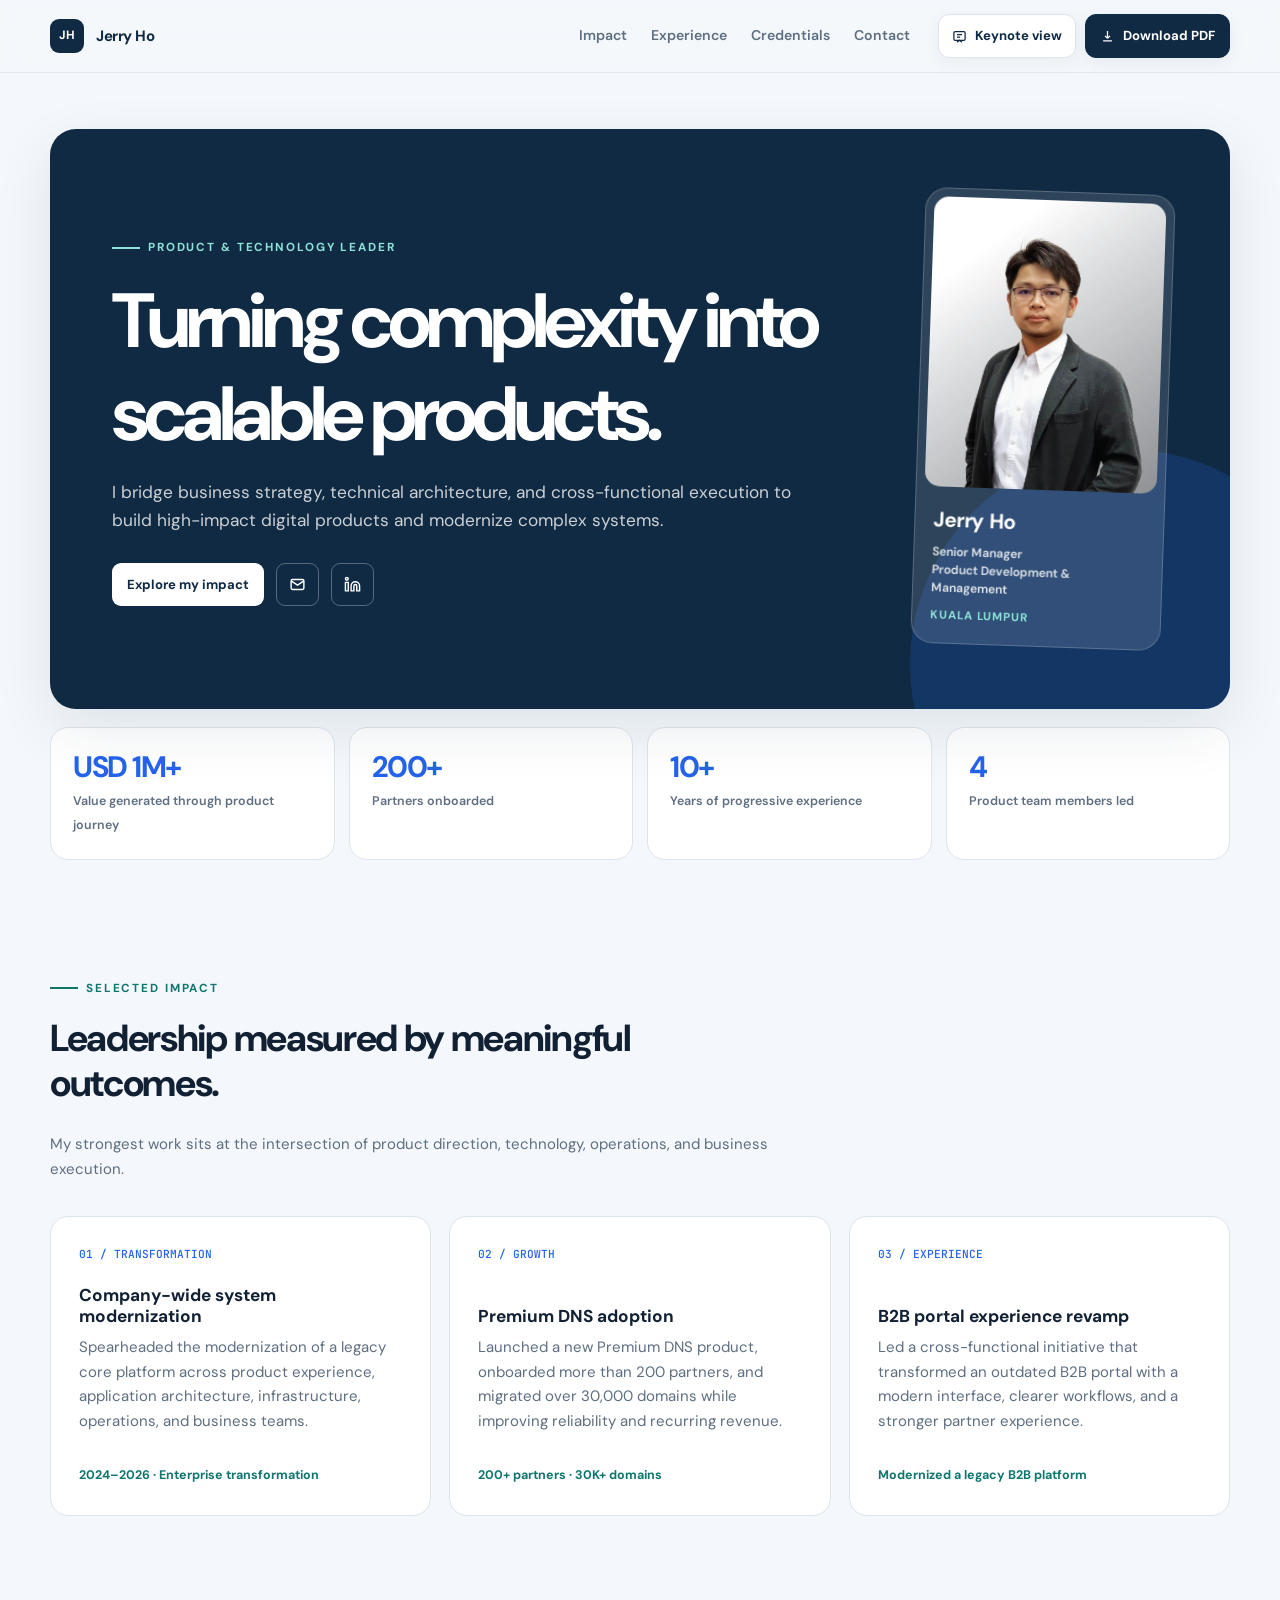
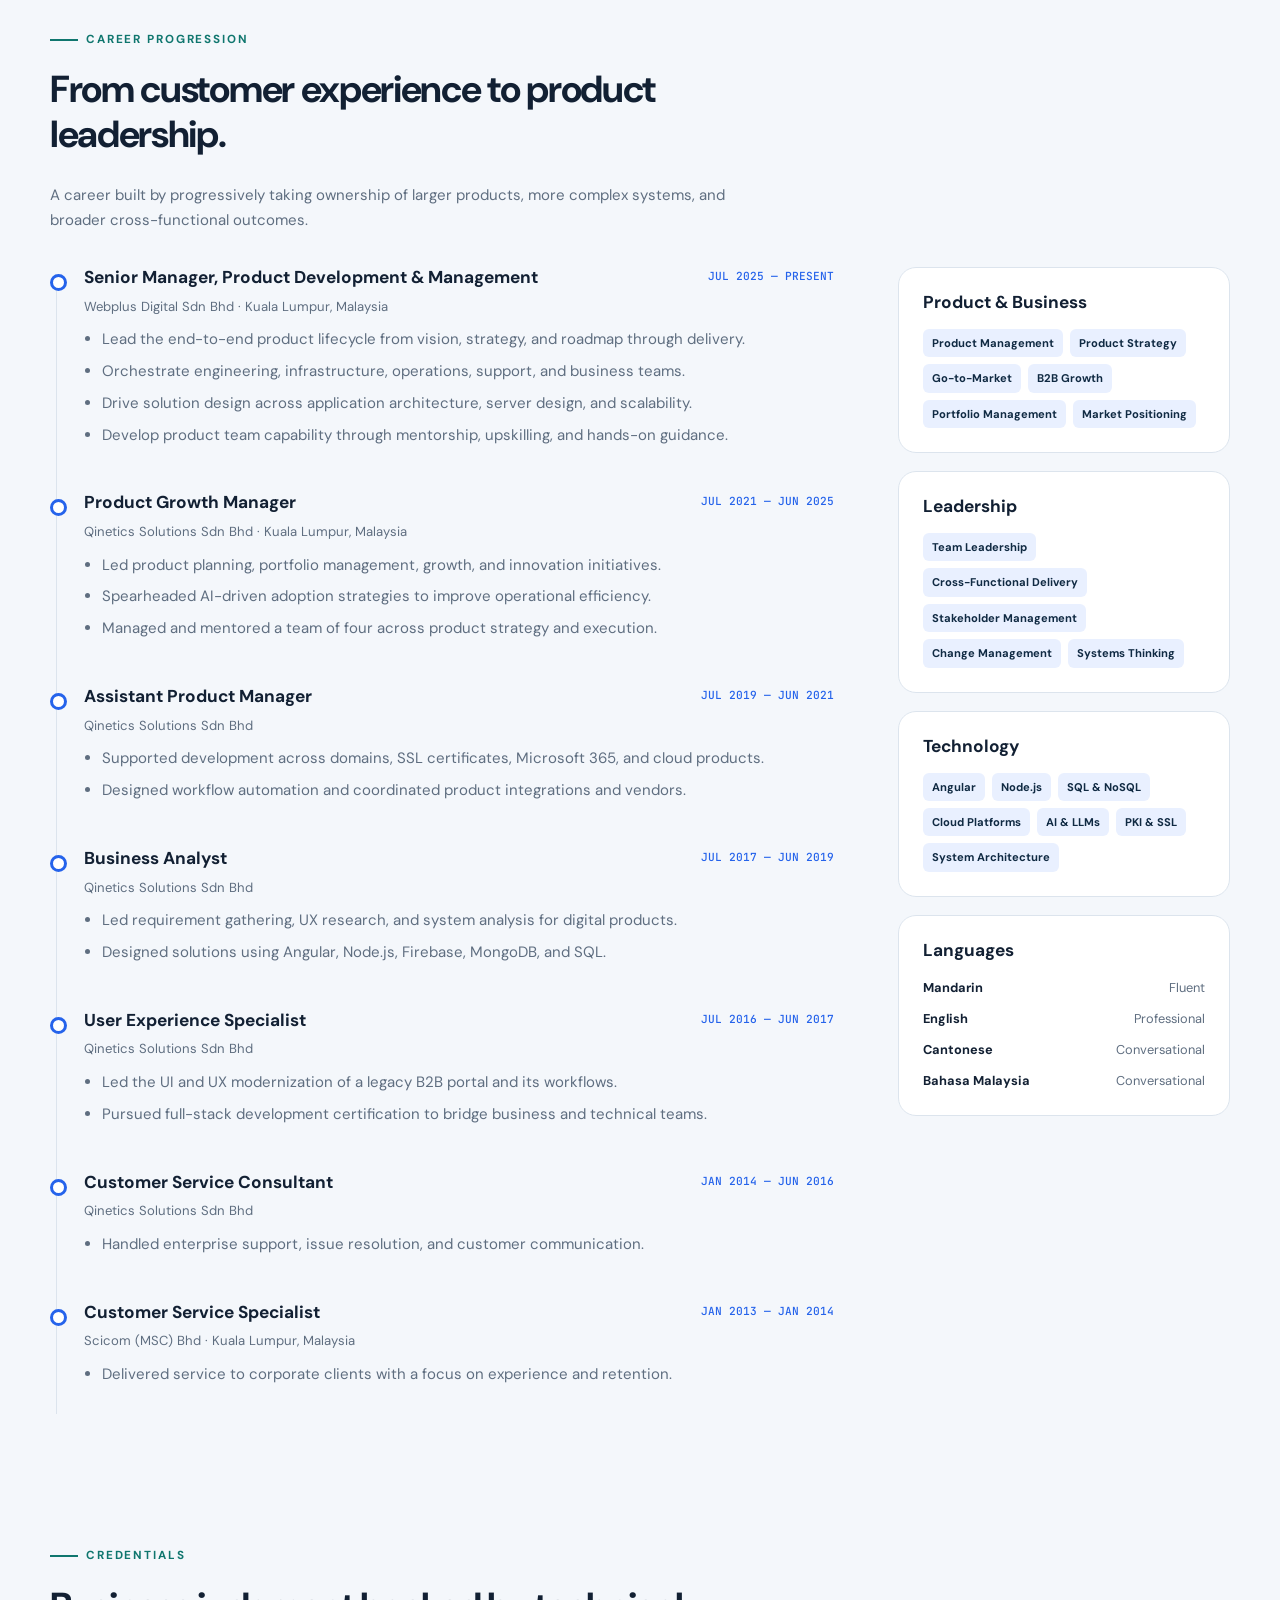
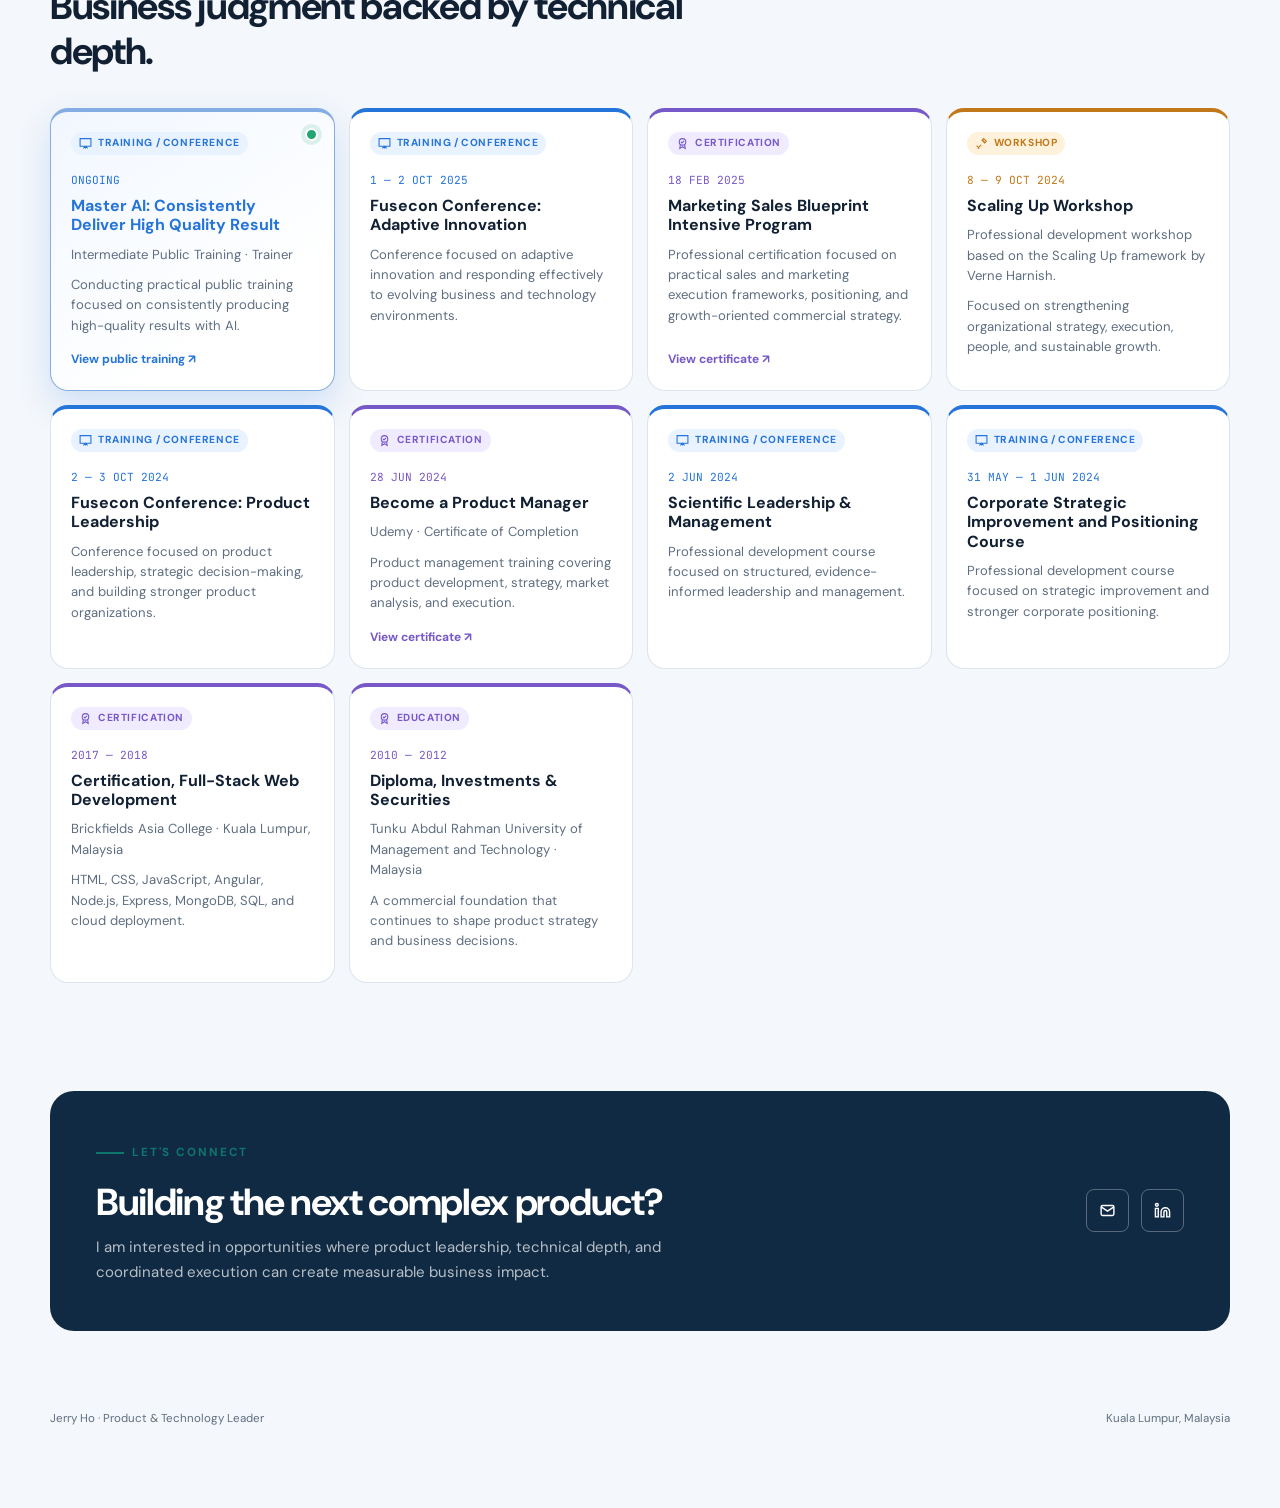
==== commit a17e14fa: "updated" ====
--- a/index.html
+++ b/index.html
@@ -1581,6 +1581,10 @@
 
             body.keynote-mode .keynote-summary-page .keynote-section {
                 padding: 18px 0;
+            }
+
+            body.keynote-mode .keynote-summary-page .keynote-signature {
+                padding-top: 34px;
             }
 
             body.keynote-mode .keynote-summary-page .keynote-section-heading {
@@ -1967,6 +1971,22 @@
                     <h3>Fusecon Conference: Adaptive Innovation</h3>
                     <p>Conference focused on adaptive innovation and responding effectively to evolving business and
                         technology environments.</p>
+                </article>
+                <article class="credential credential--certification">
+                    <span class="credential-type">
+                        <svg class="credential-icon" viewBox="0 0 24 24" fill="none" stroke="currentColor"
+                            stroke-width="2" aria-hidden="true">
+                            <circle cx="12" cy="9" r="6" />
+                            <path d="m9 9 2 2 4-4M8 14l-1 7 5-3 5 3-1-7" />
+                        </svg>
+                        Certification
+                    </span>
+                    <span class="credential-date">18 FEB 2025</span>
+                    <h3>Marketing Sales Blueprint Intensive Program</h3>
+                    <p>Professional certification focused on practical sales and marketing execution frameworks,
+                        positioning, and growth-oriented commercial strategy.</p>
+                    <a class="credential-link" href="marketing-sales-blueprint-intensive-program.png" target="_blank"
+                        rel="noopener noreferrer">View certificate ↗</a>
                 </article>
                 <article class="credential credential--workshop">
                     <span class="credential-type">
